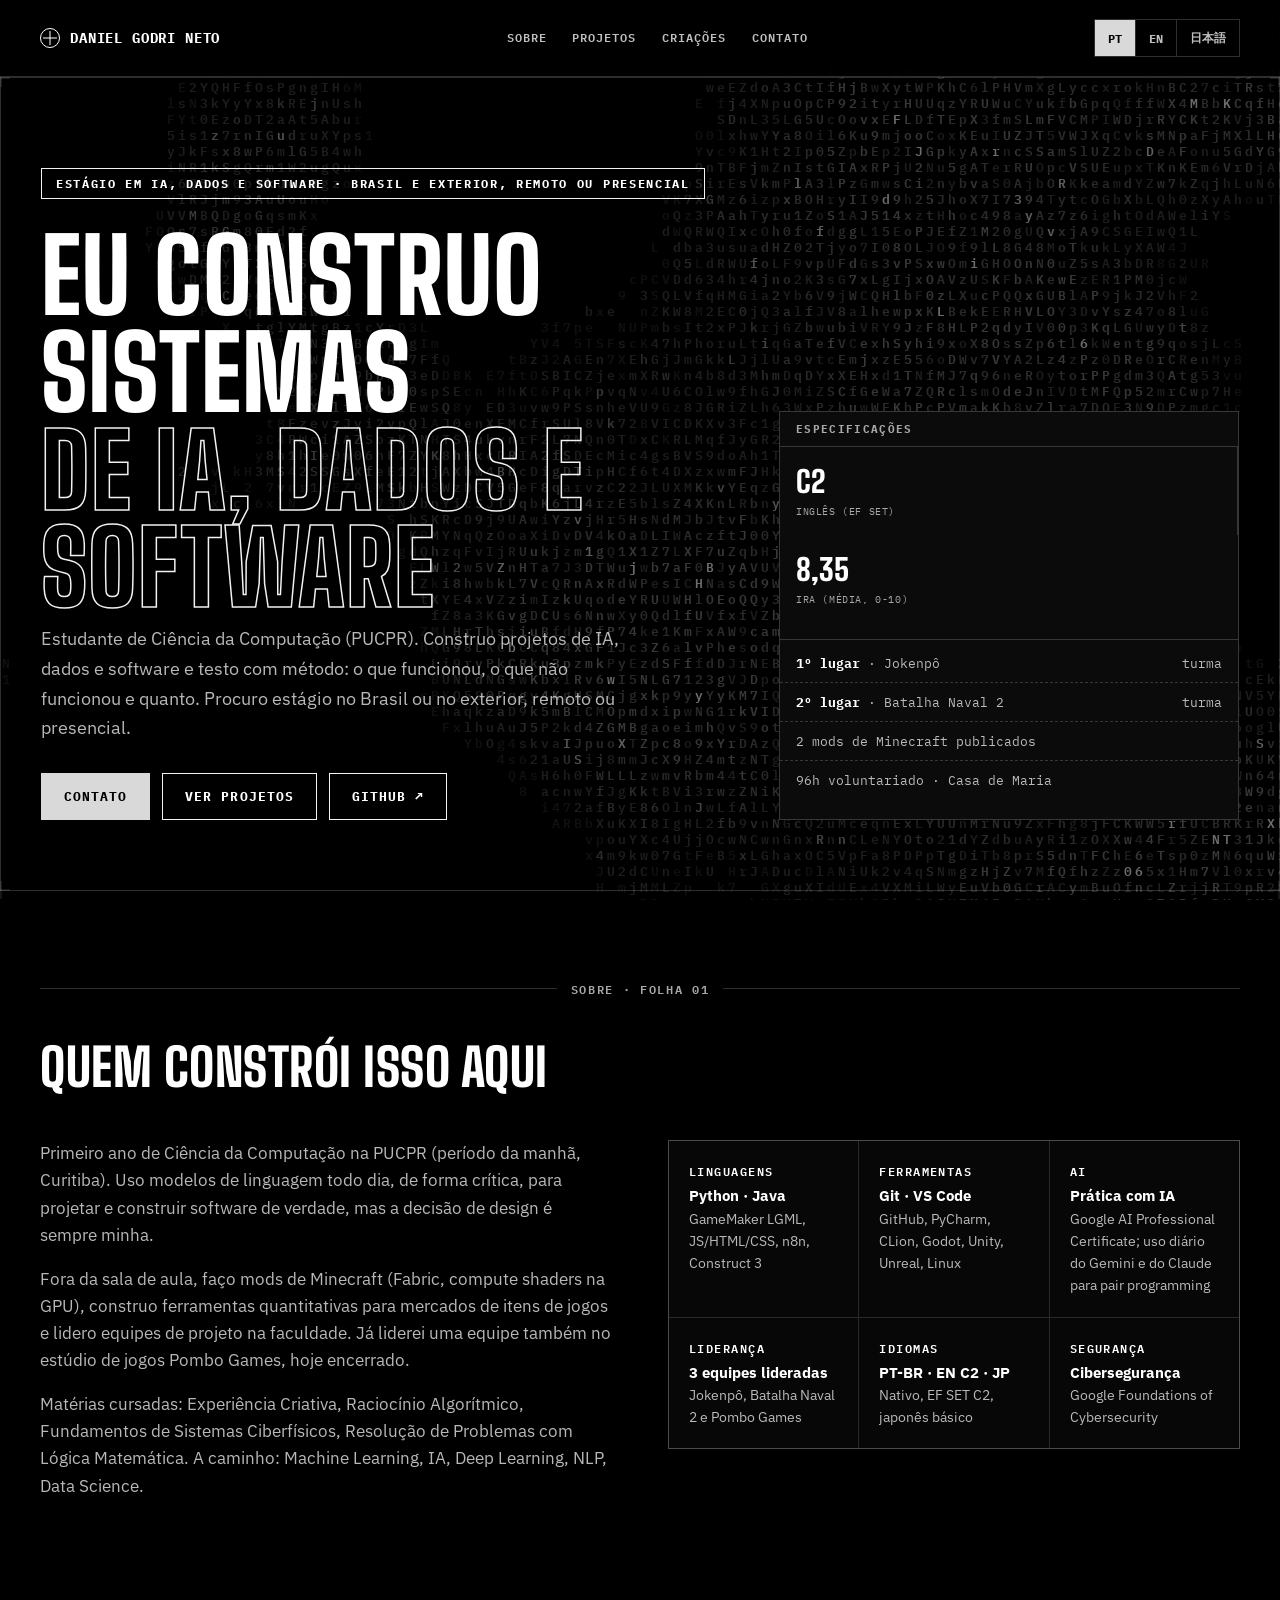
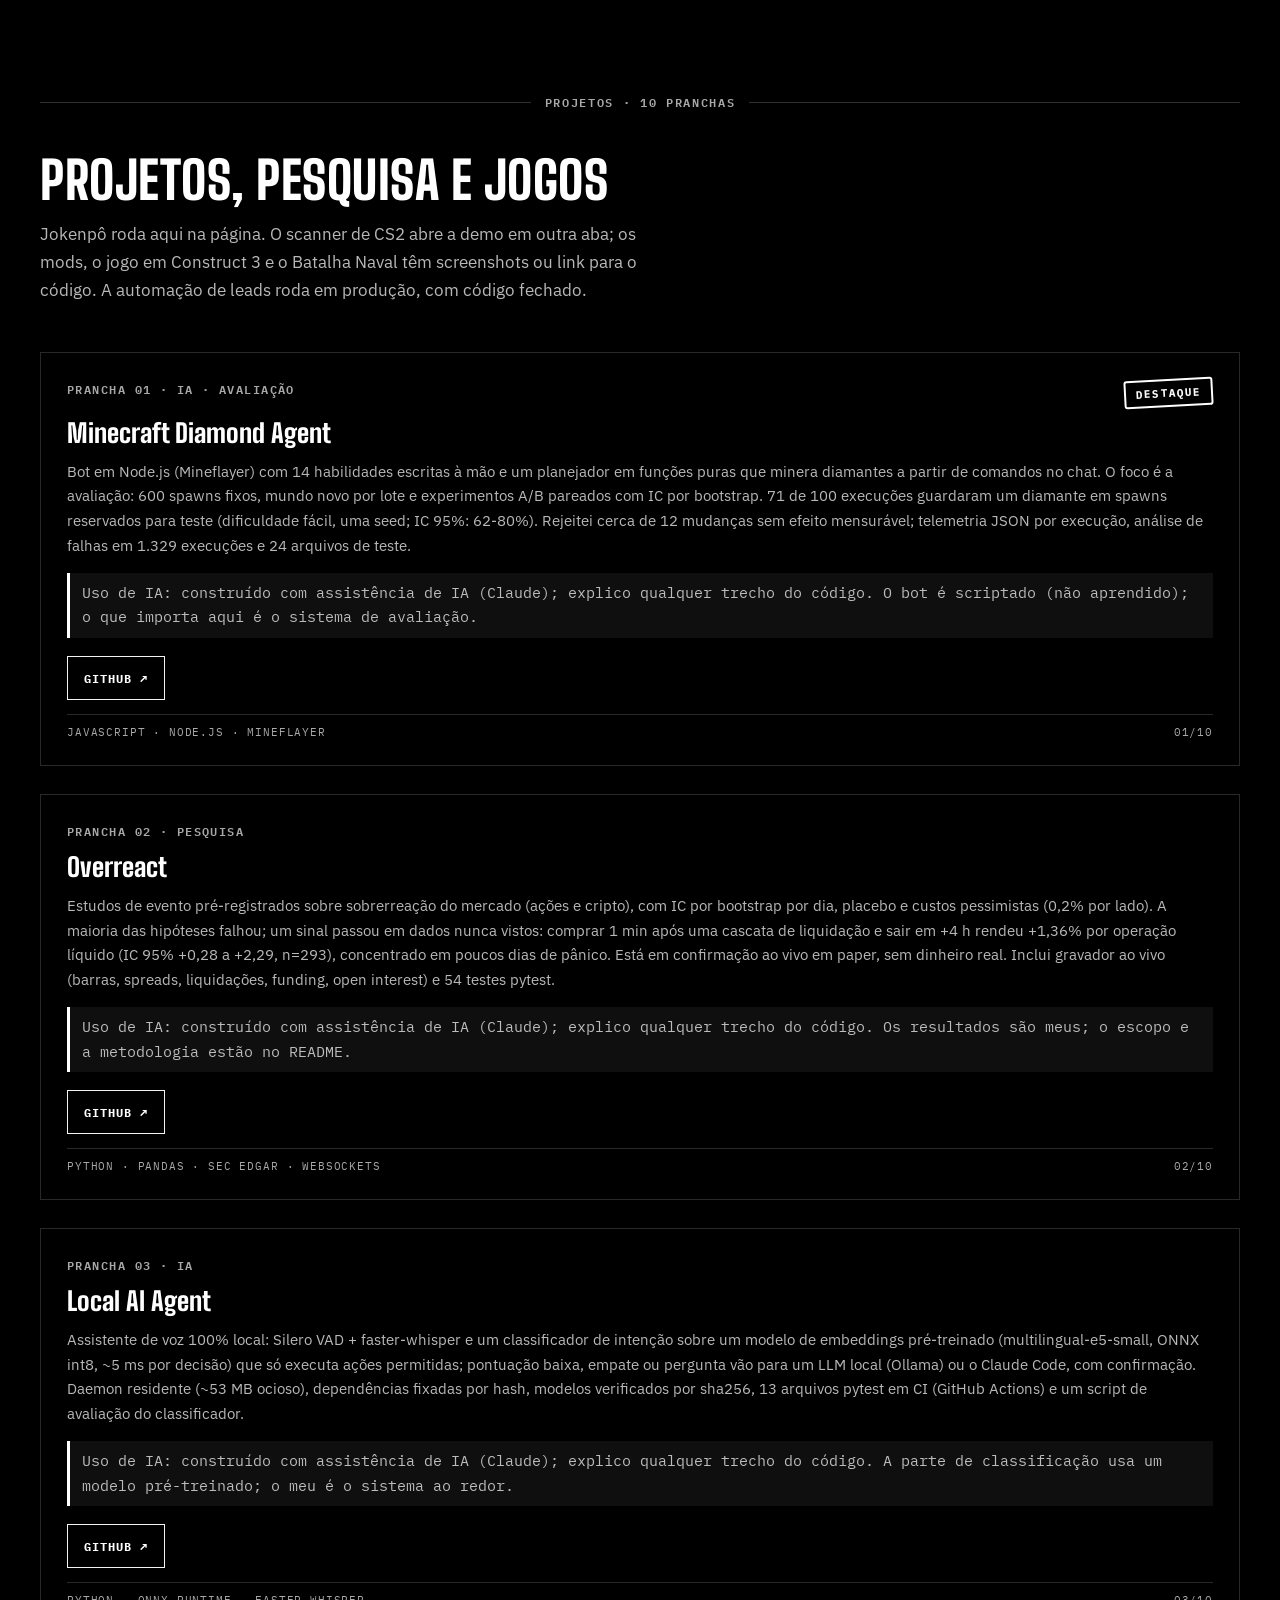
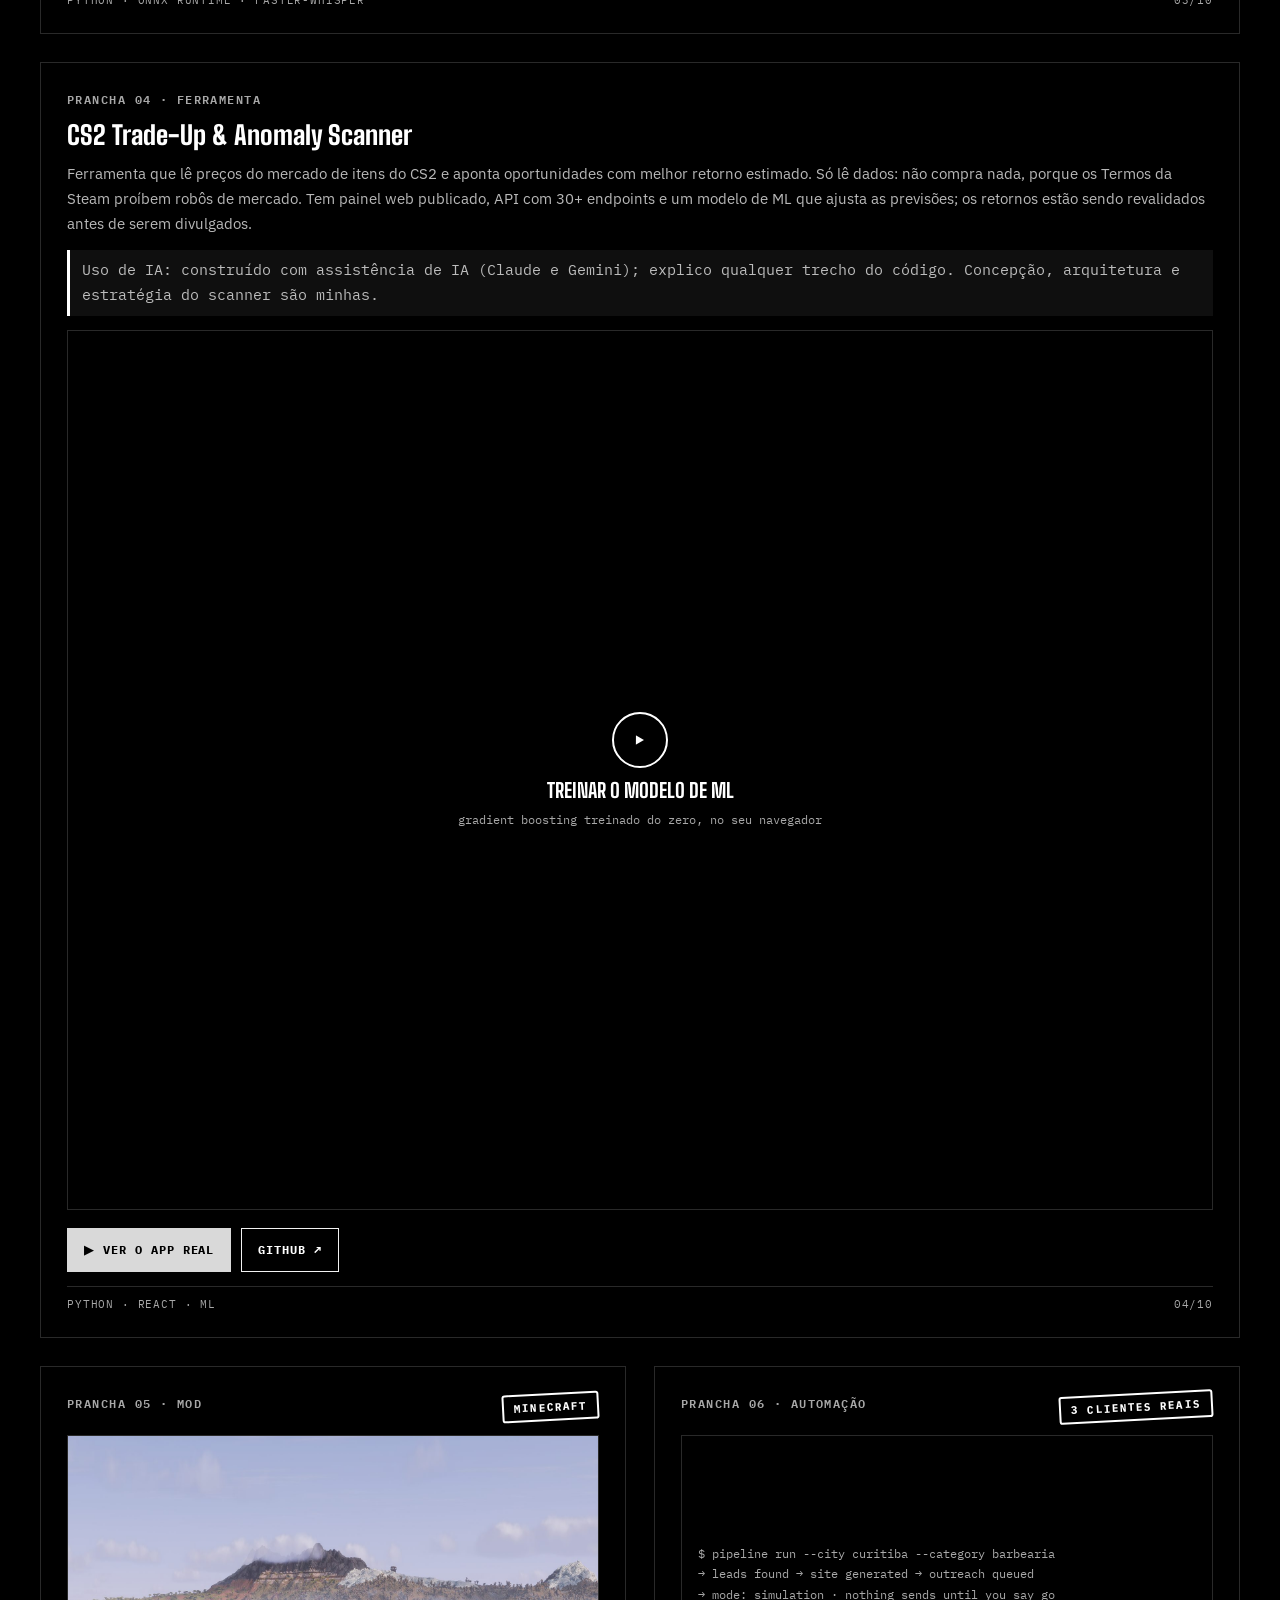
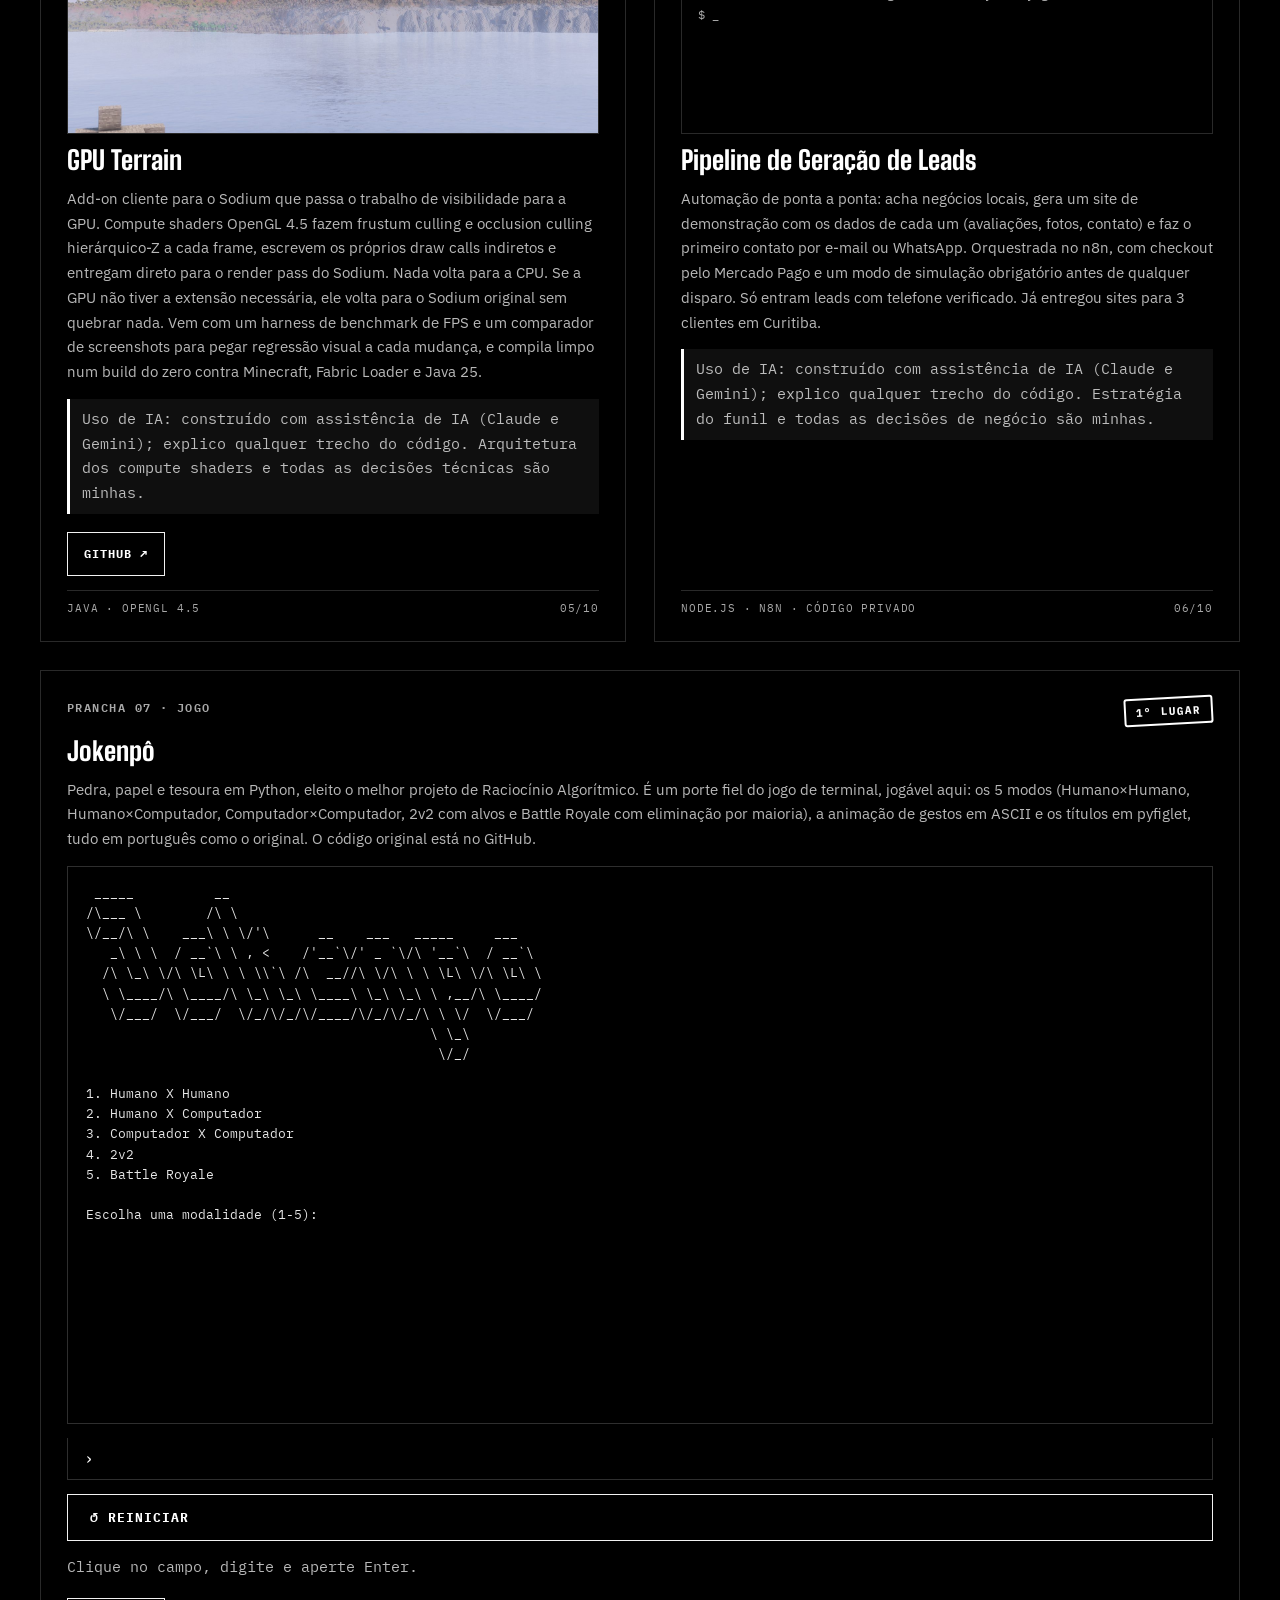
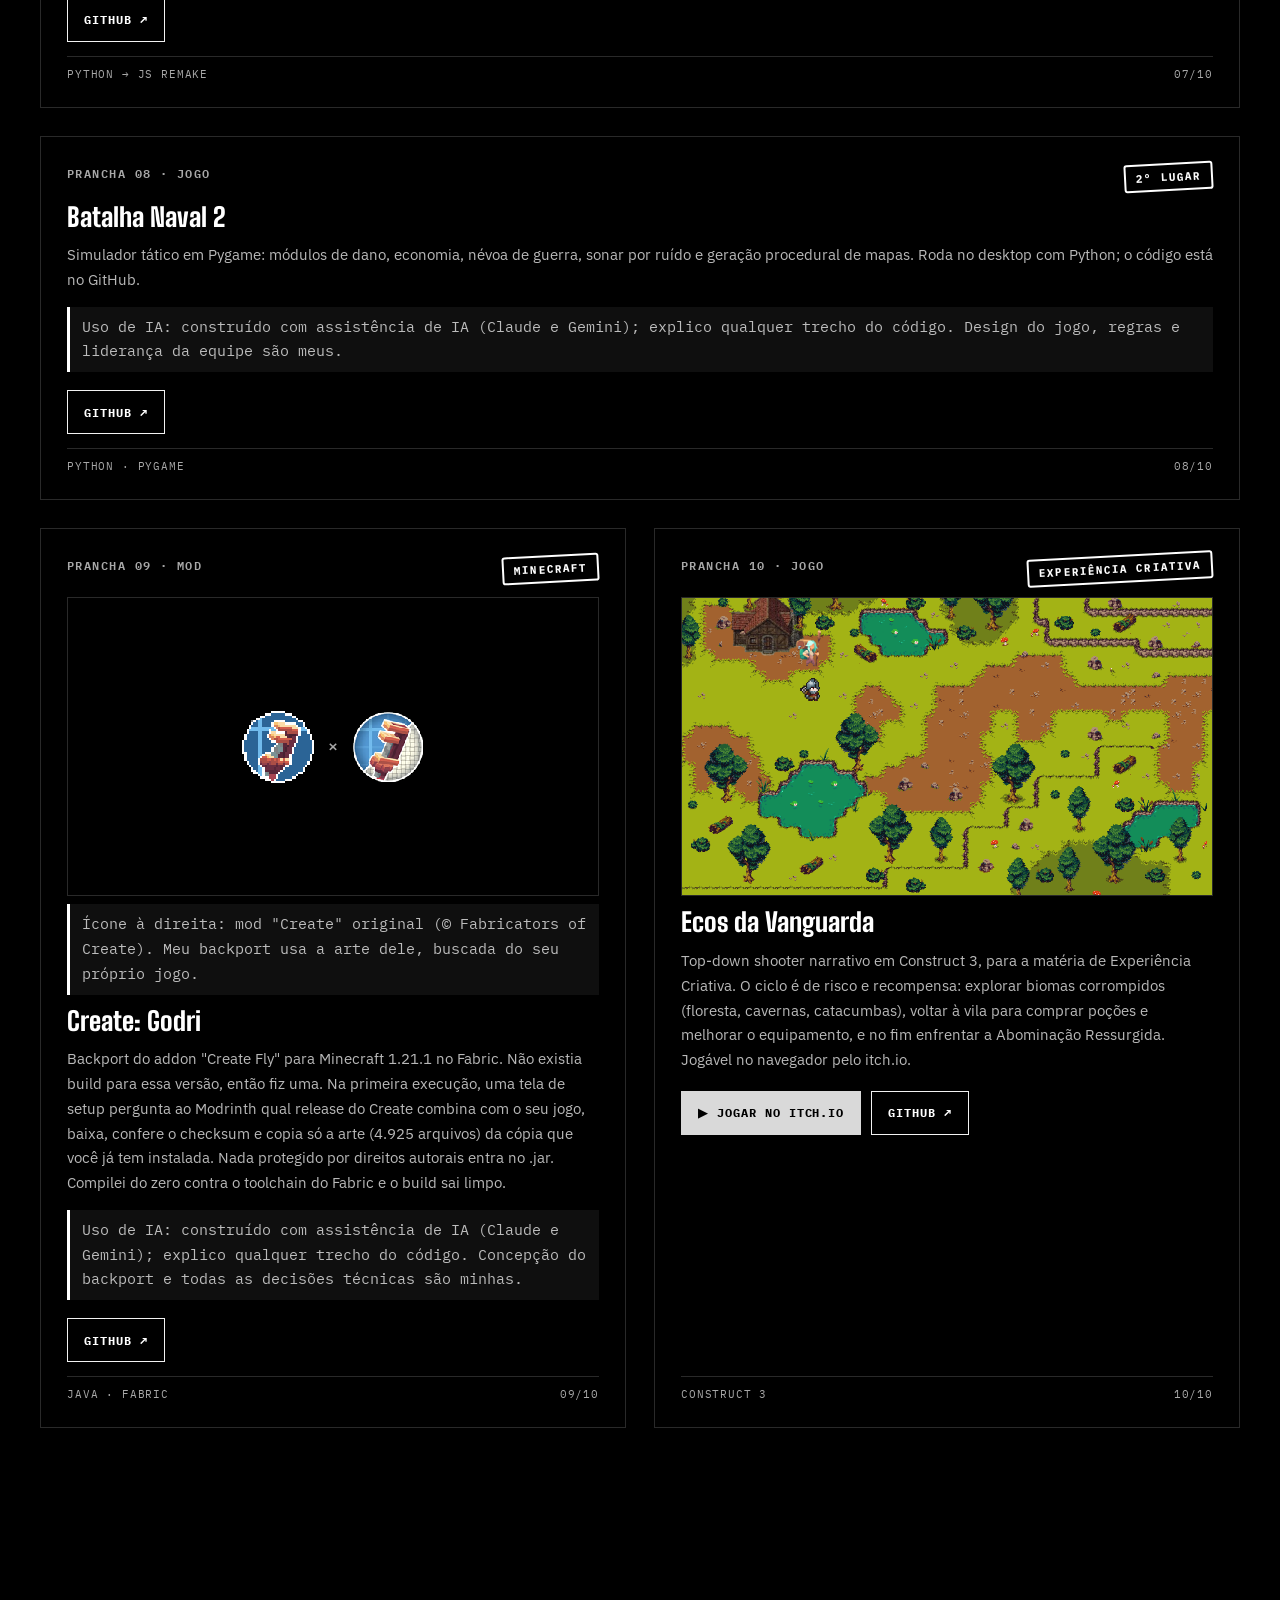
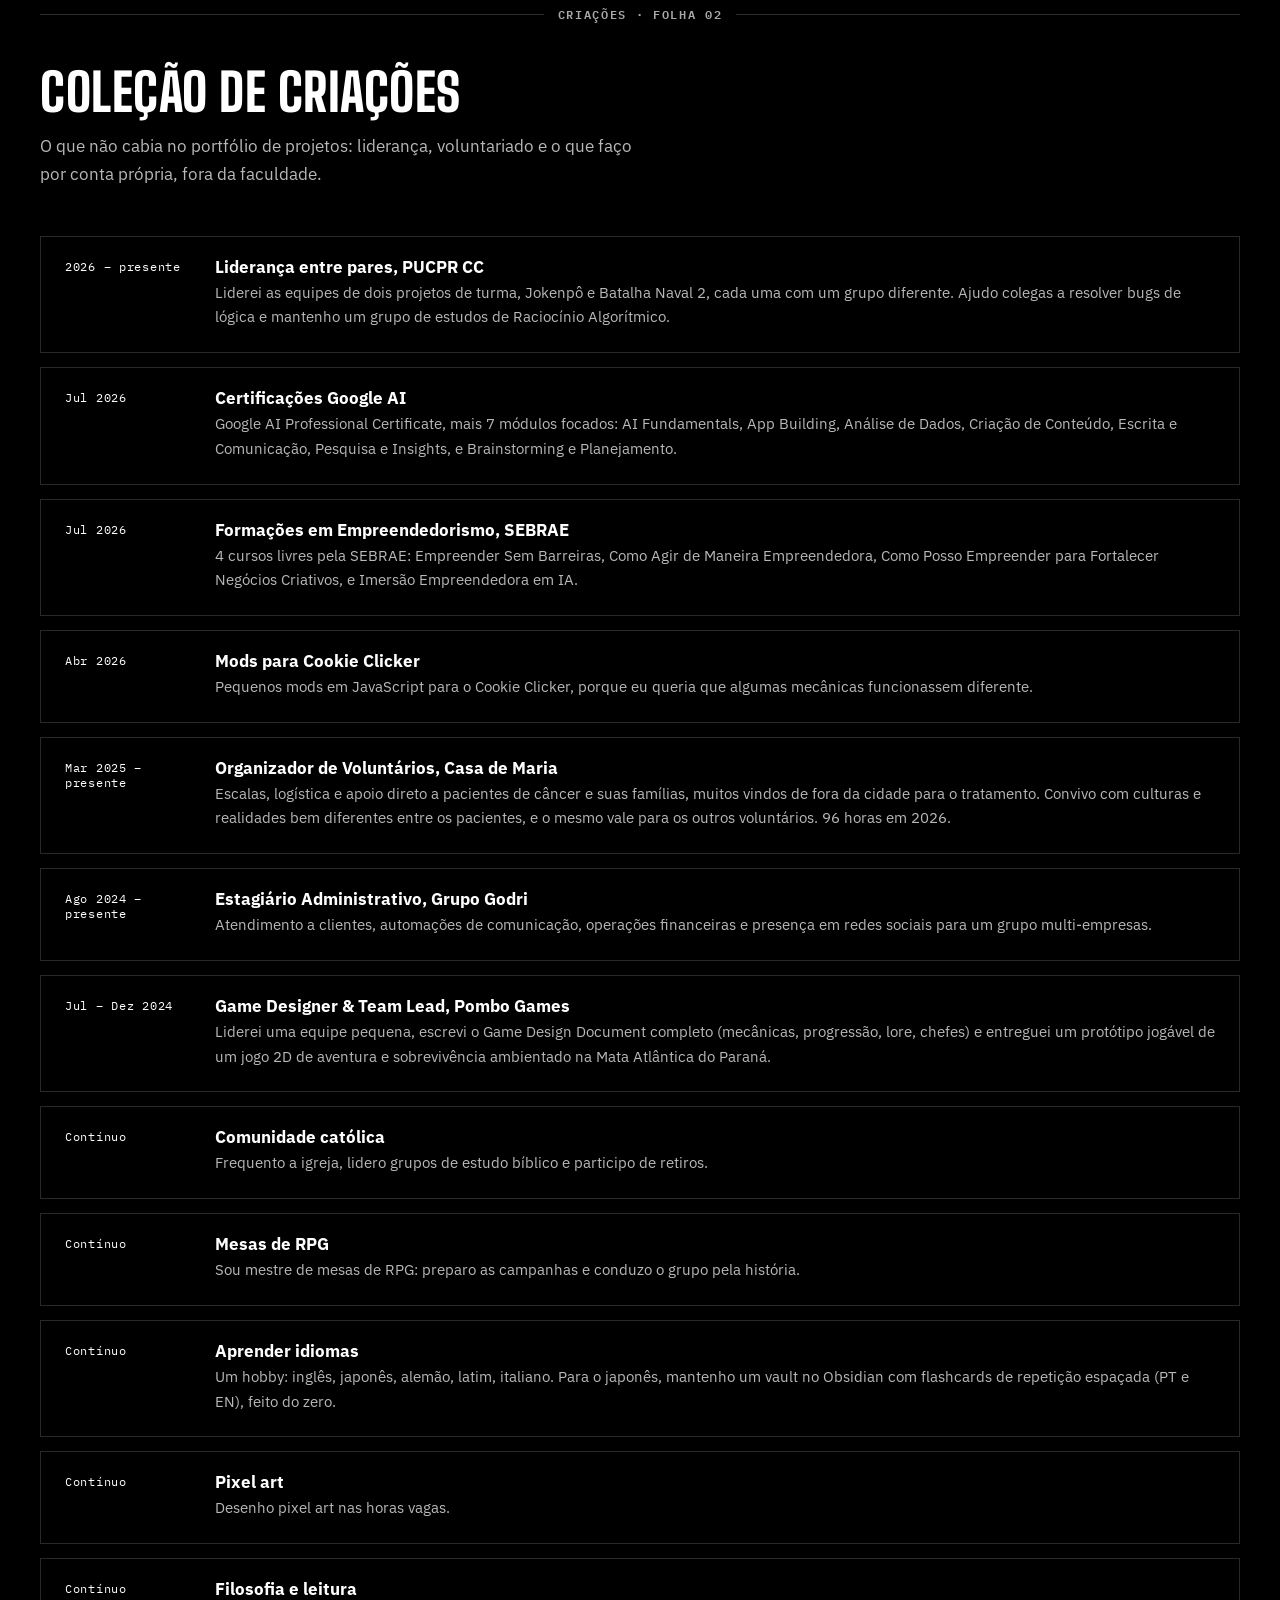
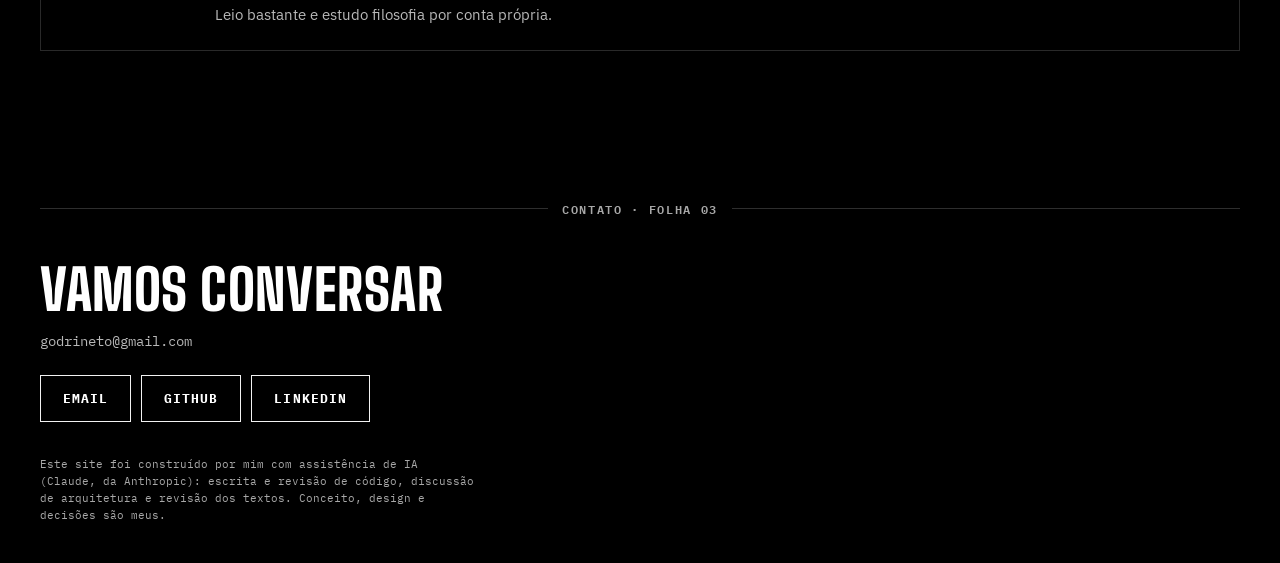
==== index.html @ 474d0cd6 "feat(portfolio): OG image, hero decode, press feedback, skip link, remove emoji icons" ====
<!DOCTYPE html>
<html lang="pt">
<head>
<meta charset="UTF-8">
<meta name="viewport" content="width=device-width, initial-scale=1">
<title>Daniel Godri Neto · Portfolio</title>
<meta name="description" content="Daniel Godri Neto · Ciência da Computação (PUCPR). Projetos de IA, dados e software; procura estágio no Brasil ou no exterior.">
<link rel="preconnect" href="https://fonts.googleapis.com">
<link rel="preconnect" href="https://fonts.gstatic.com" crossorigin>
<meta property="og:type" content="website">
<meta property="og:title" content="Daniel Godri Neto · IA, dados e software">
<meta property="og:description" content="Estudante de Ciência da Computação (PUCPR). Projetos de IA, dados e software, testados com método.">
<meta property="og:image" content="assets/img/og.png">
<meta name="twitter:card" content="summary_large_image">
<link rel="icon" href="assets/img/create-godri-icon.png">
<link rel="stylesheet" href="assets/css/style.css?v=21">
</head>
<body>
<a class="skip-link" href="#projects"><span data-lang="pt">Ir para os projetos</span><span data-lang="en">Skip to projects</span><span data-lang="jp">プロジェクトへ</span></a>
<canvas class="ascii-bg" aria-hidden="true"></canvas>

<nav class="nav">
  <div class="container nav__bar">
    <a class="nav__brand" href="#top"><span class="mark" aria-hidden="true"></span> Daniel Godri Neto</a>
    <div class="nav__links" id="nav-links">
      <a href="#about"><span data-lang="pt">Sobre</span><span data-lang="en">About</span><span data-lang="jp">自己紹介</span></a>
      <a href="#projects"><span data-lang="pt">Projetos</span><span data-lang="en">Projects</span><span data-lang="jp">プロジェクト</span></a>
      <a href="#creations"><span data-lang="pt">Criações</span><span data-lang="en">Creations</span><span data-lang="jp">その他の活動</span></a>
      <a href="#contact"><span data-lang="pt">Contato</span><span data-lang="en">Contact</span><span data-lang="jp">連絡先</span></a>
    </div>
    <div class="nav__right">
      <div class="lang-toggle">
        <button type="button" data-set-lang="pt">PT</button>
        <button type="button" data-set-lang="en">EN</button>
        <button type="button" data-set-lang="jp">日本語</button>
      </div>
      <button type="button" class="nav__toggle" data-nav-toggle aria-label="Menu" aria-expanded="false" aria-controls="nav-links">☰</button>
    </div>
  </div>
</nav>

<header class="hero plate--blue" id="top">
  <div class="container hero__frame frame">
    <span class="cross cross--tl"></span><span class="cross cross--tr"></span>
    <span class="cross cross--bl"></span><span class="cross cross--br"></span>
    <div class="hero__inner">
      <div class="reveal">
        <span class="eyebrow"><span data-lang="pt">Estágio em IA, dados e software · Brasil e exterior, remoto ou presencial</span><span data-lang="en">AI, data and software internships · Brazil and abroad, remote or on-site</span><span data-lang="jp">AI・データ・ソフトウェアのインターンを探しています</span></span>
        <h1>
          <span data-lang="pt">Eu construo sistemas<br><span class="outline">de IA, dados e software</span></span>
          <span data-lang="en">I build systems<br><span class="outline">in AI, data and software</span></span>
          <span data-lang="jp">僕はシステムを作る<br><span class="outline">AI、データ、ソフトウェア</span></span>
        </h1>
        <p class="lead">
          <span data-lang="pt">Estudante de Ciência da Computação (PUCPR). Construo projetos de IA, dados e software e testo com método: o que funcionou, o que não funcionou e quanto. Procuro estágio no Brasil ou no exterior, remoto ou presencial.</span>
          <span data-lang="en">Computer Science student (PUCPR). I build AI, data and software projects and test them with method: what worked, what did not, and by how much. Looking for internships in Brazil or abroad, remote or on-site.</span>
          <span data-lang="jp">PUCPRでコンピュータサイエンスを学ぶ学生です。AI・データ・ソフトウェアのプロジェクトを作り、何がうまくいき、何がうまくいかなかったかを方法的に検証しています。ブラジル国内外、リモートまたは現地でのインターンを探しています。</span>
        </p>
        <div class="hero__actions">
          <a class="btn btn--solid" href="#contact"><span data-lang="pt">Contato</span><span data-lang="en">Contact</span><span data-lang="jp">連絡先</span></a>
          <a class="btn" href="#projects"><span data-lang="pt">Ver projetos</span><span data-lang="en">See projects</span><span data-lang="jp">プロジェクトを見る</span></a>
          <a class="btn" href="https://github.com/DanielGodriNeto" target="_blank" rel="noopener">GitHub ↗</a>
        </div>
      </div>
      <div class="titleblock reveal">
        <div class="titleblock__head"><span data-lang="pt">Especificações</span><span data-lang="en">Specifications</span><span data-lang="jp">仕様</span></div>
        <div class="titleblock__stats">
          <div><b>C2</b><span data-lang="pt">Inglês (EF SET)</span><span data-lang="en">English (EF SET)</span><span data-lang="jp">英語 (EF SET)</span></div>
          <div><b>8,35</b><span data-lang="pt">IRA (média, 0-10)</span><span data-lang="en">GPA (0-10)</span><span data-lang="jp">GPA (0〜10)</span></div>
        </div>
        <ul class="titleblock__log">
          <li><span><b><span data-lang="pt">1º lugar</span><span data-lang="en">1st place</span><span data-lang="jp">1位</span></b> · Jokenpô</span><span><span data-lang="pt">turma</span><span data-lang="en">class</span><span data-lang="jp">授業</span></span></li>
          <li><span><b><span data-lang="pt">2º lugar</span><span data-lang="en">2nd place</span><span data-lang="jp">2位</span></b> · Batalha Naval 2</span><span><span data-lang="pt">turma</span><span data-lang="en">class</span><span data-lang="jp">授業</span></span></li>
          <li><span data-lang="pt">2 mods de Minecraft publicados</span><span data-lang="en">2 published Minecraft mods</span><span data-lang="jp">Minecraft MODを2つ公開</span></li>
          <li><span data-lang="pt">96h voluntariado · Casa de Maria</span><span data-lang="en">96h volunteering · Casa de Maria</span><span data-lang="jp">ボランティア96時間 · Casa de Maria</span></li>
        </ul>
      </div>
    </div>
  </div>
</header>

<section id="about" class="plate--paper">
  <div class="container">
    <div class="dim reveal"><span data-lang="pt">SOBRE · FOLHA 01</span><span data-lang="en">ABOUT · SHEET 01</span><span data-lang="jp">自己紹介 · シート01</span></div>
    <div class="section-head reveal">
      <h2><span data-lang="pt">Quem constrói isso aqui</span><span data-lang="en">Who's building this</span><span data-lang="jp">これを作っている人</span></h2>
    </div>
    <div class="about__inner">
      <div class="reveal">
        <p><span data-lang="pt">Primeiro ano de Ciência da Computação na PUCPR (período da manhã, Curitiba). Uso modelos de linguagem todo dia, de forma crítica, para projetar e construir software de verdade, mas a decisão de design é sempre minha.</span><span data-lang="en">First-year Computer Science student at PUCPR (morning program, Curitiba). I use language models every day, critically, to design and build real software, but the design decisions are always mine.</span><span data-lang="jp">PUCPR(クリチバ、午前クラス)でコンピュータサイエンスを専攻する1年生です。毎日、言語モデルを批判的思考をもって活用し、本物のソフトウェアを設計・開発していますが、設計の判断はいつも自分自身で行っています。</span></p>
        <p><span data-lang="pt">Fora da sala de aula, faço mods de Minecraft (Fabric, compute shaders na GPU), construo ferramentas quantitativas para mercados de itens de jogos e lidero equipes de projeto na faculdade. Já liderei uma equipe também no estúdio de jogos Pombo Games, hoje encerrado.</span><span data-lang="en">Outside class, I mod Minecraft (Fabric, GPU compute shaders), build quantitative tools for in-game item markets, and lead project teams at PUCPR. I also led one at the game studio Pombo Games, now closed.</span><span data-lang="jp">授業外では、MinecraftのMOD制作(Fabric、GPUコンピュートシェーダー)や、ゲーム内アイテム市場向けの定量分析ツールの開発をしています。大学の授業ではプロジェクトチームのリーダーも務めています。ゲームスタジオPombo Games(現在は閉鎖)でもチームを率いていました。</span></p>
        <p><span data-lang="pt">Matérias cursadas: Experiência Criativa, Raciocínio Algorítmico, Fundamentos de Sistemas Ciberfísicos, Resolução de Problemas com Lógica Matemática. A caminho: Machine Learning, IA, Deep Learning, NLP, Data Science.</span><span data-lang="en">Coursework so far: Creative Experience, Algorithmic Reasoning, Foundations of Cyber-Physical Systems, Problem-Solving with Mathematical Logic. Upcoming: Machine Learning, AI, Deep Learning, NLP, Data Science.</span><span data-lang="jp">これまでの履修科目: クリエイティブ・エクスペリエンス、アルゴリズム的思考、サイバーフィジカルシステム基礎、数理論理による問題解決。今後の予定: 機械学習、人工知能、深層学習、自然言語処理、データサイエンス。</span></p>
      </div>
      <div class="spec-grid reveal">
        <div class="spec-card">
          <span class="label"><span data-lang="pt">Linguagens</span><span data-lang="en">Languages</span><span data-lang="jp">言語</span></span>
          <h4>Python · Java</h4>
          <p>GameMaker LGML, JS/HTML/CSS, n8n, Construct 3</p>
        </div>
        <div class="spec-card">
          <span class="label"><span data-lang="pt">Ferramentas</span><span data-lang="en">Tools</span><span data-lang="jp">ツール</span></span>
          <h4>Git · VS Code</h4>
          <p>GitHub, PyCharm, CLion, Godot, Unity, Unreal, Linux</p>
        </div>
        <div class="spec-card">
          <span class="label">AI</span>
          <h4><span data-lang="pt">Prática com IA</span><span data-lang="en">AI practice</span><span data-lang="jp">AI実践</span></h4>
          <p><span data-lang="pt">Google AI Professional Certificate; uso diário do Gemini e do Claude para pair programming</span><span data-lang="en">Google AI Professional Certificate; daily use of Gemini and Claude for pair programming</span><span data-lang="jp">Google AI Professional Certificate取得。GeminiとClaudeを日常的にペアプログラミングで活用</span></p>
        </div>
        <div class="spec-card">
          <span class="label"><span data-lang="pt">Liderança</span><span data-lang="en">Leadership</span><span data-lang="jp">リーダーシップ</span></span>
          <h4><span data-lang="pt">3 equipes lideradas</span><span data-lang="en">3 teams led</span><span data-lang="jp">3チームをリード</span></h4>
          <p><span data-lang="pt">Jokenpô, Batalha Naval 2 e Pombo Games</span><span data-lang="en">Jokenpô, Batalha Naval 2, and Pombo Games</span><span data-lang="jp">Jokenpô、Batalha Naval 2、Pombo Games</span></p>
        </div>
        <div class="spec-card">
          <span class="label"><span data-lang="pt">Idiomas</span><span data-lang="en">Spoken</span><span data-lang="jp">話せる言語</span></span>
          <h4>PT-BR · EN C2 · JP</h4>
          <p><span data-lang="pt">Nativo, EF SET C2, japonês básico</span><span data-lang="en">Native, EF SET C2, basic Japanese</span><span data-lang="jp">ポルトガル語ネイティブ、EF SET C2、日本語基礎レベル</span></p>
        </div>
        <div class="spec-card">
          <span class="label"><span data-lang="pt">Segurança</span><span data-lang="en">Security</span><span data-lang="jp">セキュリティ</span></span>
          <h4><span data-lang="pt">Cibersegurança</span><span data-lang="en">Cybersecurity</span><span data-lang="jp">サイバーセキュリティ</span></h4>
          <p>Google Foundations of Cybersecurity</p>
        </div>
      </div>
    </div>
  </div>
</section>

<section id="projects" class="plate--paper">
  <div class="container">
    <div class="dim reveal"><span data-lang="pt">PROJETOS · 10 PRANCHAS</span><span data-lang="en">PROJECTS · 10 PLATES</span><span data-lang="jp">プロジェクト · 全10枚</span></div>
    <div class="section-head reveal">
      <h2><span data-lang="pt">Projetos, pesquisa e jogos</span><span data-lang="en">Projects, research and games</span><span data-lang="jp">プロジェクト、研究、ゲーム</span></h2>
      <p><span data-lang="pt">Jokenpô roda aqui na página. O scanner de CS2 abre a demo em outra aba; os mods, o jogo em Construct 3 e o Batalha Naval têm screenshots ou link para o código. A automação de leads roda em produção, com código fechado.</span><span data-lang="en">Jokenpô runs here on the page. The CS2 scanner opens its demo in a new tab; the Minecraft mods, the Construct 3 game, and Batalha Naval have screenshots or a link to the code. The lead automation runs in production, with a private codebase.</span><span data-lang="jp">じゃんけんはこのページ内で動きます。CS2スキャナーは別タブでデモを開き、MinecraftのMOD、Construct 3のゲーム、バトルシップはスクリーンショットやコードへのリンクを掲載しています。リード獲得の自動化は本番稼働中で、コードは非公開です。</span></p>
    </div>

    <div class="project-grid">

      <!-- Plate 10 -->
      <article class="plate plate--span2 reveal">
        <div class="plate__top">
          <span class="label"><span data-lang="pt">PRANCHA 01</span><span data-lang="en">PLATE 01</span><span data-lang="jp">プレート01</span> · <span data-lang="pt">IA · AVALIAÇÃO</span><span data-lang="en">AI · EVALUATION</span><span data-lang="jp">AI・評価</span></span>
          <span class="stamp-badge"><span data-lang="pt">Destaque</span><span data-lang="en">Flagship</span><span data-lang="jp">注目</span></span>
        </div>
        <h3>Minecraft Diamond Agent</h3>
        <p><span data-lang="pt">Bot em Node.js (Mineflayer) com 14 habilidades escritas à mão e um planejador em funções puras que minera diamantes a partir de comandos no chat. O foco é a avaliação: 600 spawns fixos, mundo novo por lote e experimentos A/B pareados com IC por bootstrap. 71 de 100 execuções guardaram um diamante em spawns reservados para teste (dificuldade fácil, uma seed; IC 95%: 62-80%). Rejeitei cerca de 12 mudanças sem efeito mensurável; telemetria JSON por execução, análise de falhas em 1.329 execuções e 24 arquivos de teste.</span><span data-lang="en">A Node.js (Mineflayer) bot with 14 hand-coded skills and a pure-function planner that mines diamonds from chat commands. The focus is evaluation: 600 fixed spawns, a fresh world per batch and paired A/B experiments with bootstrap CIs. 71 of 100 runs banked a diamond on held-out spawns (easy difficulty, one seed; 95% CI 62-80%). I rejected about a dozen changes with no measurable effect; per-run JSON telemetry, failure analysis over 1,329 runs and 24 test files.</span><span data-lang="jp">Node.js(Mineflayer)製のボット。手書きの14スキルと純粋関数のプランナーで、チャットのコマンドからダイヤモンドを採掘します。重点は評価です: 固定スポーン600個、バッチごとに新しいワールド、ブートストラップ信頼区間付きの対応ありA/B実験。テスト用に確保したスポーンで100回中71回ダイヤモンドを確保(難易度イージー、シード1つ、95%信頼区間 62〜80%)。効果が測れない変更を約12個却下。実行ごとのJSONテレメトリ、1,329回の失敗分析、24個のテストファイル。</span></p>
        <p class="plate__note"><span data-lang="pt">Uso de IA: construído com assistência de IA (Claude); explico qualquer trecho do código. O bot é scriptado (não aprendido); o que importa aqui é o sistema de avaliação.</span><span data-lang="en">AI use: built with AI coding assistance (Claude); I can walk through any of the code. The bot is scripted (not learned); the evaluation system is the point.</span><span data-lang="jp">AI利用: AIコーディング支援(Claude)を使って作成。コードはどこでも説明できます。ボットはスクリプト型(学習型ではない)です。重要なのは評価システムです。</span></p>
        <div class="plate__actions">
          <a class="btn" href="https://github.com/DanielGodriNeto/minecraft-agent" target="_blank" rel="noopener">GitHub ↗</a>
        </div>
        <div class="plate__foot"><span>JavaScript · Node.js · Mineflayer</span><span>01/10</span></div>
      </article>

      <!-- Plate 08 -->
      <article class="plate plate--span2 reveal">
        <div class="plate__top">
          <span class="label"><span data-lang="pt">PRANCHA 02</span><span data-lang="en">PLATE 02</span><span data-lang="jp">プレート02</span> · <span data-lang="pt">PESQUISA</span><span data-lang="en">RESEARCH</span><span data-lang="jp">研究</span></span>
        </div>
        <h3>Overreact</h3>
        <p><span data-lang="pt">Estudos de evento pré-registrados sobre sobrerreação do mercado (ações e cripto), com IC por bootstrap por dia, placebo e custos pessimistas (0,2% por lado). A maioria das hipóteses falhou; um sinal passou em dados nunca vistos: comprar 1 min após uma cascata de liquidação e sair em +4 h rendeu +1,36% por operação líquido (IC 95% +0,28 a +2,29, n=293), concentrado em poucos dias de pânico. Está em confirmação ao vivo em paper, sem dinheiro real. Inclui gravador ao vivo (barras, spreads, liquidações, funding, open interest) e 54 testes pytest.</span><span data-lang="en">Pre-registered event studies on market overreaction (stocks and crypto), with day-block bootstrap CIs, placebo baselines and pessimistic costs (0.2% per side). Most hypotheses failed; one signal passed on unseen data: buying 1 min after a liquidation cascade and exiting at +4 h made +1.36% per trade net (95% CI +0.28 to +2.29, n=293), concentrated in a few panic days. It is in live paper confirmation, with no real money. Includes a live recorder (bars, spreads, liquidations, funding, open interest) and 54 pytest tests.</span><span data-lang="jp">市場の過剰反応(株式と暗号資産)に関する事前登録型のイベントスタディ。日単位ブロックのブートストラップ信頼区間、プラセボ、保守的なコスト(片道0.2%)を使用。多くの仮説は失敗しましたが、1つのシグナルが未使用データで通過しました: 清算の連鎖の1分後に買い、4時間後に売ると、コスト控除後で1取引あたり+1.36%(95%信頼区間 +0.28〜+2.29、n=293)。ごく少数のパニック日に集中しています。現在はペーパーでライブ検証中で、実資金は使っていません。</span></p>
        <p class="plate__note"><span data-lang="pt">Uso de IA: construído com assistência de IA (Claude); explico qualquer trecho do código. Os resultados são meus; o escopo e a metodologia estão no README.</span><span data-lang="en">AI use: built with AI coding assistance (Claude); I can walk through any of the code. The results are mine; scope and method are in the README.</span><span data-lang="jp">AI利用: AIコーディング支援(Claude)を使って作成。コードはどこでも説明できます。結果は自分のものです。範囲と手法はREADMEにあります。</span></p>
        <div class="plate__actions">
          <a class="btn" href="https://github.com/DanielGodriNeto/overreact" target="_blank" rel="noopener">GitHub ↗</a>
        </div>
        <div class="plate__foot"><span>Python · pandas · SEC EDGAR · WebSockets</span><span>02/10</span></div>
      </article>

      <!-- Plate 09 -->
      <article class="plate plate--span2 reveal">
        <div class="plate__top">
          <span class="label"><span data-lang="pt">PRANCHA 03</span><span data-lang="en">PLATE 03</span><span data-lang="jp">プレート03</span> · <span data-lang="pt">IA</span><span data-lang="en">AI</span><span data-lang="jp">AI</span></span>
        </div>
        <h3>Local AI Agent</h3>
        <p><span data-lang="pt">Assistente de voz 100% local: Silero VAD + faster-whisper e um classificador de intenção sobre um modelo de embeddings pré-treinado (multilingual-e5-small, ONNX int8, ~5 ms por decisão) que só executa ações permitidas; pontuação baixa, empate ou pergunta vão para um LLM local (Ollama) ou o Claude Code, com confirmação. Daemon residente (~53 MB ocioso), dependências fixadas por hash, modelos verificados por sha256, 13 arquivos pytest em CI (GitHub Actions) e um script de avaliação do classificador.</span><span data-lang="en">A fully local voice assistant: Silero VAD + faster-whisper, plus an intent classifier on a pre-trained embedding model (multilingual-e5-small, int8 ONNX, ~5 ms per decision) that only runs allowlisted actions; low scores, ties and questions go to a local LLM (Ollama) or Claude Code, with confirmation. A resident daemon (~53 MB idle), hash-pinned dependencies, sha256-verified models, 13 pytest files in CI (GitHub Actions) and a classifier evaluation script.</span><span data-lang="jp">完全ローカルの音声アシスタント。Silero VAD + faster-whisper と、事前学習済みの埋め込みモデル(multilingual-e5-small、int8 ONNX、1回の判定に約5 ms)による意図分類器を使い、許可された操作だけを実行します。スコアが低い場合や質問はローカルLLM(Ollama)またはClaude Codeに回し、確認を取ります。常駐デーモン(待機時約53 MB)、ハッシュ固定の依存関係、sha256検証済みモデル、CI(GitHub Actions)上の13個のpytestファイル、分類器の評価スクリプトを備えています。</span></p>
        <p class="plate__note"><span data-lang="pt">Uso de IA: construído com assistência de IA (Claude); explico qualquer trecho do código. A parte de classificação usa um modelo pré-treinado; o meu é o sistema ao redor.</span><span data-lang="en">AI use: built with AI coding assistance (Claude); I can walk through any of the code. Intent classification uses a pre-trained model; the surrounding system is mine.</span><span data-lang="jp">AI利用: AIコーディング支援(Claude)を使って作成。コードはどこでも説明できます。意図分類は事前学習済みモデルを使用。周辺のシステムは自分で作りました。</span></p>
        <div class="plate__actions">
          <a class="btn" href="https://github.com/DanielGodriNeto/local-ai-agent" target="_blank" rel="noopener">GitHub ↗</a>
        </div>
        <div class="plate__foot"><span>Python · ONNX Runtime · faster-whisper</span><span>03/10</span></div>
      </article>

      <!-- Plate 01 · CS2 Scanner -->
      <article class="plate plate--span2 reveal" id="cs2">
        <div class="plate__top">
          <span class="label"><span data-lang="pt">PRANCHA 04</span><span data-lang="en">PLATE 04</span><span data-lang="jp">プレート04</span> · <span data-lang="pt">FERRAMENTA</span><span data-lang="en">TOOL</span><span data-lang="jp">ツール</span></span>
          
        </div>
        <h3>CS2 Trade-Up &amp; Anomaly Scanner</h3>
        <p><span data-lang="pt">Ferramenta que lê preços do mercado de itens do CS2 e aponta oportunidades com melhor retorno estimado. Só lê dados: não compra nada, porque os Termos da Steam proíbem robôs de mercado. Tem painel web publicado, API com 30+ endpoints e um modelo de ML que ajusta as previsões; os retornos estão sendo revalidados antes de serem divulgados.</span><span data-lang="en">A tool that reads prices from the CS2 in-game item market and flags opportunities with a better estimated return. It is read-only: it buys nothing, because the Steam terms prohibit market bots. It has a published web dashboard, a 30+ endpoint API and an ML model that adjusts predictions; returns are being re-validated before being reported.</span><span data-lang="jp">CS2のゲーム内アイテム市場の価格を読み取り、推定リターンの高い機会を提示するツールです。読み取り専用で、購入は一切しません(Steamの規約がボットを禁止しているため)。公開済みのWebダッシュボード、30以上のエンドポイントを持つAPI、予測を調整するMLモデルを備え、リターンは公開前に再検証中です。</span></p>
        <p class="plate__note"><span data-lang="pt">Uso de IA: construído com assistência de IA (Claude e Gemini); explico qualquer trecho do código. Concepção, arquitetura e estratégia do scanner são minhas.</span><span data-lang="en">AI use: built with AI coding assistance (Claude and Gemini); I can walk through any of the code. The scanner's concept, architecture, and strategy are mine.</span><span data-lang="jp">AI利用: AIコーディング支援(ClaudeとGemini)を使って作成。コードはどこでも説明できます。スキャナーの構想、設計、戦略は自分自身によるものです。</span></p>

        <div class="play-frame play-frame--tall" data-lazy-game data-game-src="tools/ml-sandbox/index.html" data-game-title="ML Training Sandbox">
          <button type="button" class="play-frame__trigger">
            <span class="play-frame__icon">▶</span>
            <span><span data-lang="pt">Treinar o modelo de ML</span><span data-lang="en">Train the ML model</span><span data-lang="jp">MLモデルを訓練する</span></span>
            <span class="play-frame__note"><span data-lang="pt">gradient boosting treinado do zero, no seu navegador</span><span data-lang="en">gradient boosting trained from zero, in your browser</span><span data-lang="jp">勾配ブースティングをゼロから訓練、ブラウザ内で実行</span></span>
          </button>
        </div>

        <div class="plate__actions">
          <a class="btn btn--solid" href="https://cs2-trade-calculator.onrender.com" target="_blank" rel="noopener">▶ <span data-lang="pt">Ver o app real</span><span data-lang="en">See the actual app</span><span data-lang="jp">実際のアプリを見る</span></a>
          <a class="btn" href="https://github.com/DanielGodriNeto/cs2-trade-calculator" target="_blank" rel="noopener">GitHub ↗</a>
        </div>
        <div class="plate__foot"><span>Python · React · ML</span><span>04/10</span></div>
      </article>

      <!-- Plate 04 · GPU Terrain / Godri-Culling -->
      <article class="plate reveal">
        <div class="plate__top">
          <span class="label"><span data-lang="pt">PRANCHA 05</span><span data-lang="en">PLATE 05</span><span data-lang="jp">プレート05</span> · MOD</span>
          <span class="stamp-badge">Minecraft</span>
        </div>
        <div class="plate__media">
          <img src="assets/img/gpu-terrain.jpg" alt="Minecraft terrain rendered with the GPU Terrain add-on, long draw distance across water to distant mountains" loading="lazy">
        </div>
        <h3>GPU Terrain</h3>
        <p><span data-lang="pt">Add-on cliente para o Sodium que passa o trabalho de visibilidade para a GPU. Compute shaders OpenGL 4.5 fazem frustum culling e occlusion culling hierárquico-Z a cada frame, escrevem os próprios draw calls indiretos e entregam direto para o render pass do Sodium. Nada volta para a CPU. Se a GPU não tiver a extensão necessária, ele volta para o Sodium original sem quebrar nada. Vem com um harness de benchmark de FPS e um comparador de screenshots para pegar regressão visual a cada mudança, e compila limpo num build do zero contra Minecraft, Fabric Loader e Java 25.</span><span data-lang="en">A client-side add-on for Sodium that moves visibility work onto the GPU. OpenGL 4.5 compute shaders do frustum and hierarchical-Z occlusion culling every frame, write the indirect draw calls themselves, and feed them straight into Sodium's render pass. Nothing round-trips back to the CPU. If the GPU lacks the extension it needs, it falls back to unmodified Sodium and nothing breaks. It ships an FPS benchmark harness and a screenshot-diff tool to catch visual regressions, and compiles cleanly from a fresh build against Minecraft, Fabric Loader, and Java 25.</span><span data-lang="jp">Sodium向けのクライアントサイドアドオンで、可視判定の処理をGPUに移します。OpenGL 4.5のコンピュートシェーダーがフレームごとにフラスタムカリングと階層的Zオクルージョンカリングを行い、間接描画コマンド自体を生成してSodiumのレンダーパスへ直接渡します。CPUへの往復はありません。GPUに必要な拡張機能がない場合は、未改造のSodiumに戻り、何も壊れません。FPSベンチマークとスクリーンショット差分ツールを同梱して視覚的なリグレッションを検出し、Minecraft、Fabric Loader、Java 25に対してゼロからのビルドで問題なくコンパイルできます。</span></p>
        <p class="plate__note"><span data-lang="pt">Uso de IA: construído com assistência de IA (Claude e Gemini); explico qualquer trecho do código. Arquitetura dos compute shaders e todas as decisões técnicas são minhas.</span><span data-lang="en">AI use: built with AI coding assistance (Claude and Gemini); I can walk through any of the code. The compute-shader architecture and every technical decision are mine.</span><span data-lang="jp">AI利用: AIコーディング支援(ClaudeとGemini)を使って作成。コードはどこでも説明できます。コンピュートシェーダーの設計とすべての技術的判断は自分自身によるものです。</span></p>
        <div class="plate__actions">
          <a class="btn" href="https://github.com/DanielGodriNeto/Godri-Culling" target="_blank" rel="noopener">GitHub ↗</a>
        </div>
        <div class="plate__foot"><span>Java · OpenGL 4.5</span><span>05/10</span></div>
      </article>

      <!-- Plate 06 · B2B lead pipeline -->
      <article class="plate reveal">
        <div class="plate__top">
          <span class="label"><span data-lang="pt">PRANCHA 06</span><span data-lang="en">PLATE 06</span><span data-lang="jp">プレート06</span> · <span data-lang="pt">AUTOMAÇÃO</span><span data-lang="en">AUTOMATION</span><span data-lang="jp">自動化</span></span>
          <span class="stamp-badge"><span data-lang="pt">3 clientes reais</span><span data-lang="en">3 real clients</span><span data-lang="jp">実クライアント3社</span></span>
        </div>
        <div class="plate__media">
          <pre>$ pipeline run --city curitiba --category barbearia
→ leads found → site generated → outreach queued
→ mode: simulation · nothing sends until you say go
$ _</pre>
        </div>
        <h3><span data-lang="pt">Pipeline de Geração de Leads</span><span data-lang="en">Lead-Generation Pipeline</span><span data-lang="jp">リード獲得パイプライン</span></h3>
        <p><span data-lang="pt">Automação de ponta a ponta: acha negócios locais, gera um site de demonstração com os dados de cada um (avaliações, fotos, contato) e faz o primeiro contato por e-mail ou WhatsApp. Orquestrada no n8n, com checkout pelo Mercado Pago e um modo de simulação obrigatório antes de qualquer disparo. Só entram leads com telefone verificado. Já entregou sites para 3 clientes em Curitiba.</span><span data-lang="en">An end-to-end automation: it finds local businesses, generates a demo site from each one's data (reviews, photos, contact info), and makes first contact by email or WhatsApp. Built on n8n, with Mercado Pago checkout and a mandatory simulation mode before anything sends. Only leads with a verified phone number get through. It has delivered sites to 3 clients in Curitiba so far.</span><span data-lang="jp">エンドツーエンドの自動化です。地域の店舗を見つけ、それぞれのデータ(口コミ、写真、連絡先)からデモサイトを生成し、メールかWhatsAppで最初の連絡を取ります。n8nで構築し、Mercado Pagoの決済を統合、実際に送信する前に必ずシミュレーションモードを通します。電話番号が確認できたリードだけが対象です。これまでにクリチバの3社へサイトを納品しました。</span></p>
        <p class="plate__note"><span data-lang="pt">Uso de IA: construído com assistência de IA (Claude e Gemini); explico qualquer trecho do código. Estratégia do funil e todas as decisões de negócio são minhas.</span><span data-lang="en">AI use: built with AI coding assistance (Claude and Gemini); I can walk through any of the code. The funnel strategy and every business decision are mine.</span><span data-lang="jp">AI利用: AIコーディング支援(ClaudeとGemini)を使って作成。コードはどこでも説明できます。ファネル戦略とすべての事業判断は自分自身によるものです。</span></p>
        <div class="plate__foot"><span>Node.js · n8n · <span data-lang="pt">código privado</span><span data-lang="en">private codebase</span><span data-lang="jp">非公開コード</span></span><span>06/10</span></div>
      </article>

      <!-- Plate 02 · Jokenpo playable -->
      <article class="plate plate--span2 reveal" id="jokenpo">
        <div class="plate__top">
          <span class="label"><span data-lang="pt">PRANCHA 07</span><span data-lang="en">PLATE 07</span><span data-lang="jp">プレート07</span> · <span data-lang="pt">JOGO</span><span data-lang="en">GAME</span><span data-lang="jp">ゲーム</span></span>
          <span class="stamp-badge"><span data-lang="pt">1º lugar</span><span data-lang="en">1st place</span><span data-lang="jp">1位</span></span>
        </div>
        <h3>Jokenpô</h3>
        <p><span data-lang="pt">Pedra, papel e tesoura em Python, eleito o melhor projeto de Raciocínio Algorítmico. É um porte fiel do jogo de terminal, jogável aqui: os 5 modos (Humano×Humano, Humano×Computador, Computador×Computador, 2v2 com alvos e Battle Royale com eliminação por maioria), a animação de gestos em ASCII e os títulos em pyfiglet, tudo em português como o original. O código original está no GitHub.</span><span data-lang="en">Rock-paper-scissors in Python, voted best project in Algorithmic Reasoning. A faithful port of the terminal game, playable here: all 5 modes (Human×Human, Human×Computer, Computer×Computer, 2v2 with targeting, and Battle Royale with majority-type elimination), the ASCII gesture animation, and the pyfiglet banners, all in Portuguese like the original. The original code is on GitHub.</span><span data-lang="jp">Pythonで作ったじゃんけん。「アルゴリズム的思考」の授業で最優秀プロジェクトに選ばれました。ターミナル版の忠実な移植で、ここで遊べます: 5モード全部(人対人、人対コンピュータ、コンピュータ対コンピュータ、ターゲット指定の2対2、多数決で脱落するバトルロイヤル)、ASCIIジェスチャーアニメーション、pyfigletのバナー、すべてオリジナル同様ポルトガル語です。元のコードはGitHubにあります。</span></p>
        <div class="jkp-term" data-jkp-screen role="log" tabindex="0"></div>
        <div class="jkp-inputline" data-jkp-inputline hidden>
          <input class="jkp-input" data-jkp-input type="text" autocomplete="off" autocapitalize="off" autocorrect="off" spellcheck="false">
        </div>
        <button type="button" class="btn jkp-reset" data-jkp-reset>↺ <span data-lang="pt">Reiniciar</span><span data-lang="en">Reset</span><span data-lang="jp">リセット</span></button>
        <button type="button" class="btn btn--solid jkp-start" data-jkp-start hidden>▶ <span data-lang="pt">Jogar de novo</span><span data-lang="en">Play again</span><span data-lang="jp">もう一度プレイ</span></button>
        <p class="jkp-hint"><span data-lang="pt">Clique no campo, digite e aperte Enter.</span><span data-lang="en">Click the field, type, and press Enter.</span><span data-lang="jp">入力欄をクリックし、入力してEnterを押してください。</span></p>
        <div class="plate__actions">
          <a class="btn" href="https://github.com/DanielGodriNeto/PjBL-RA1-Jokenpo" target="_blank" rel="noopener">GitHub ↗</a>
        </div>
        <div class="plate__foot"><span>Python → JS remake</span><span>07/10</span></div>
      </article>

      <!-- Plate 07 · Batalha Naval 2 (desktop Pygame; linked, not embedded) -->
      <article class="plate plate--span2 reveal">
        <div class="plate__top">
          <span class="label"><span data-lang="pt">PRANCHA 08</span><span data-lang="en">PLATE 08</span><span data-lang="jp">プレート08</span> · <span data-lang="pt">JOGO</span><span data-lang="en">GAME</span><span data-lang="jp">ゲーム</span></span>
          <span class="stamp-badge"><span data-lang="pt">2º lugar</span><span data-lang="en">2nd place</span><span data-lang="jp">2位</span></span>
        </div>
        <h3>Batalha Naval 2</h3>
        <p><span data-lang="pt">Simulador tático em Pygame: módulos de dano, economia, névoa de guerra, sonar por ruído e geração procedural de mapas. Roda no desktop com Python; o código está no GitHub.</span><span data-lang="en">A tactical simulator in Pygame: modular ship damage, economy, fog of war, noise-based sonar, and procedural map generation. It runs on the desktop with Python; the code is on GitHub.</span><span data-lang="jp">Pygame製の戦術シミュレーター。モジュール式の船体ダメージ、経済システム、戦場の霧、ノイズベースのソナー、プロシージャル生成マップを搭載。デスクトップ上でPythonで動きます。コードはGitHubにあります。</span></p>
        <p class="plate__note"><span data-lang="pt">Uso de IA: construído com assistência de IA (Claude e Gemini); explico qualquer trecho do código. Design do jogo, regras e liderança da equipe são meus.</span><span data-lang="en">AI use: built with AI coding assistance (Claude and Gemini); I can walk through any of the code. The game design, rules, and team leadership are mine.</span><span data-lang="jp">AI利用: AIコーディング支援(ClaudeとGemini)を使って作成。コードはどこでも説明できます。ゲームデザイン、ルール、チームのリーダーシップは自分自身によるものです。</span></p>
        <div class="plate__actions">
          <a class="btn" href="https://github.com/DanielGodriNeto/Jogo-battleship" target="_blank" rel="noopener">GitHub ↗</a>
        </div>
        <div class="plate__foot"><span>Python · Pygame</span><span>08/10</span></div>
      </article>

      <!-- Plate 03 · Create: Godri -->
      <article class="plate reveal">
        <div class="plate__top">
          <span class="label"><span data-lang="pt">PRANCHA 09</span><span data-lang="en">PLATE 09</span><span data-lang="jp">プレート09</span> · MOD</span>
          <span class="stamp-badge">Minecraft</span>
        </div>
        <div class="plate__media is-icon">
          <div class="mod-icons">
            <img src="assets/img/create-godri-icon.png" alt="Create: Godri mod icon" loading="lazy">
            <span class="mod-icons__x">×</span>
            <img src="assets/img/create-mod-icon.webp" alt="Create mod icon" loading="lazy">
          </div>
        </div>
        <p class="plate__note" style="margin-top:-6px;"><span data-lang="pt">Ícone à direita: mod "Create" original (© Fabricators of Create). Meu backport usa a arte dele, buscada do seu próprio jogo.</span><span data-lang="en">Right icon: the original "Create" mod (© Fabricators of Create). My backport uses its artwork, fetched from your own game.</span><span data-lang="jp">右のアイコン: オリジナルの「Create」MOD (© Fabricators of Create)。私のバックポートは、あなた自身のゲームから取得したそのアートワークを使用しています。</span></p>
        <h3>Create: Godri</h3>
        <p><span data-lang="pt">Backport do addon "Create Fly" para Minecraft 1.21.1 no Fabric. Não existia build para essa versão, então fiz uma. Na primeira execução, uma tela de setup pergunta ao Modrinth qual release do Create combina com o seu jogo, baixa, confere o checksum e copia só a arte (4.925 arquivos) da cópia que você já tem instalada. Nada protegido por direitos autorais entra no .jar. Compilei do zero contra o toolchain do Fabric e o build sai limpo.</span><span data-lang="en">A backport of the "Create Fly" addon to Minecraft 1.21.1 on Fabric. No build of it existed for that version, so I made one. First launch opens a setup screen that asks Modrinth which Create release matches your game, downloads it, verifies the checksum, and copies out only the artwork (4,925 files) from the copy you already have installed. Nothing copyrighted ships inside the .jar. I built it from scratch against Fabric's toolchain, and it compiles clean.</span><span data-lang="jp">「Create Fly」アドオンをMinecraft 1.21.1(Fabric)向けにバックポートしました。そのバージョン用のビルドが存在しなかったので、自分で作りました。初回起動時、セットアップ画面がModrinthに対応するCreateのリリースを問い合わせ、ダウンロードし、チェックサムを検証し、あなたが既にインストールしている本体から素材だけ(4,925ファイル)をコピーします。著作権で保護されたデータは.jarの中に一切含まれません。Fabricのツールチェーンでゼロからビルドし、問題なくコンパイルできます。</span></p>
        <p class="plate__note"><span data-lang="pt">Uso de IA: construído com assistência de IA (Claude e Gemini); explico qualquer trecho do código. Concepção do backport e todas as decisões técnicas são minhas.</span><span data-lang="en">AI use: built with AI coding assistance (Claude and Gemini); I can walk through any of the code. The backport's concept and every technical decision are mine.</span><span data-lang="jp">AI利用: AIコーディング支援(ClaudeとGemini)を使って作成。コードはどこでも説明できます。バックポートの構想とすべての技術的判断は自分自身によるものです。</span></p>
        <div class="plate__actions">
          <a class="btn" href="https://github.com/DanielGodriNeto/Create-Godri" target="_blank" rel="noopener">GitHub ↗</a>
        </div>
        <div class="plate__foot"><span>Java · Fabric</span><span>09/10</span></div>
      </article>

      <!-- Plate 05 · Ecos da Vanguarda -->
      <article class="plate reveal">
        <div class="plate__top">
          <span class="label"><span data-lang="pt">PRANCHA 10</span><span data-lang="en">PLATE 10</span><span data-lang="jp">プレート10</span> · <span data-lang="pt">JOGO</span><span data-lang="en">GAME</span><span data-lang="jp">ゲーム</span></span>
          <span class="stamp-badge"><span data-lang="pt">Experiência Criativa</span><span data-lang="en">Creative Experience</span><span data-lang="jp">クリエイティブ・エクスペリエンス</span></span>
        </div>
        <div class="plate__media">
          <img src="assets/img/ecos-da-vanguarda-cover.png" alt="Ecos da Vanguarda cover art" loading="lazy">
        </div>
        <h3>Ecos da Vanguarda</h3>
        <p><span data-lang="pt">Top-down shooter narrativo em Construct 3, para a matéria de Experiência Criativa. O ciclo é de risco e recompensa: explorar biomas corrompidos (floresta, cavernas, catacumbas), voltar à vila para comprar poções e melhorar o equipamento, e no fim enfrentar a Abominação Ressurgida. Jogável no navegador pelo itch.io.</span><span data-lang="en">A narrative top-down shooter in Construct 3, for the Creative Experience course. The loop is risk and reward: explore corrupted biomes (forest, caves, catacombs), head back to the village to buy potions and upgrade gear, then face the Resurgent Abomination at the end. Playable in the browser through itch.io.</span><span data-lang="jp">Construct 3で作ったナラティブ型トップダウンシューティング。「クリエイティブ・エクスペリエンス」の授業課題です。リスクとリワードのループが軸で、汚染されたバイオーム(森、洞窟、地下墓地)を探索し、村に戻ってポーションや装備を強化し、最後に「復活した忌まわしきもの」と戦います。itch.ioからブラウザで直接プレイできます。</span></p>
        <div class="plate__actions">
          <a class="btn btn--solid" href="https://mancato-hiroshi.itch.io/ecos-da-vanguarda" target="_blank" rel="noopener">▶ <span data-lang="pt">Jogar no itch.io</span><span data-lang="en">Play on itch.io</span><span data-lang="jp">itch.ioでプレイ</span></a>
          <a class="btn" href="https://github.com/DanielGodriNeto/Ecos-da-Vanguarda" target="_blank" rel="noopener">GitHub ↗</a>
        </div>
        <div class="plate__foot"><span>Construct 3</span><span>10/10</span></div>
      </article>

    </div>
  </div>
</section>

<section id="creations" class="plate--blue">
  <div class="container">
    <div class="dim reveal"><span data-lang="pt">CRIAÇÕES · FOLHA 02</span><span data-lang="en">CREATIONS · SHEET 02</span><span data-lang="jp">その他の活動 · シート02</span></div>
    <div class="section-head reveal">
      <h2><span data-lang="pt">Coleção de criações</span><span data-lang="en">Collection of creations</span><span data-lang="jp">創作物コレクション</span></h2>
      <p><span data-lang="pt">O que não cabia no portfólio de projetos: liderança, voluntariado e o que faço por conta própria, fora da faculdade.</span><span data-lang="en">What didn't fit the project portfolio: leadership, volunteering, and things I do on my own outside coursework.</span><span data-lang="jp">プロジェクトポートフォリオに収まらなかったもの: リーダーシップ、ボランティア活動、そして授業とは関係なく自分で取り組んでいること。</span></p>
    </div>

    <div class="log reveal">
      <div class="log-item">
        <span class="when"><span data-lang="pt">2026 – presente</span><span data-lang="en">2026 – present</span><span data-lang="jp">2026年 – 現在</span></span>
        <div>
          <h4><span data-lang="pt">Liderança entre pares, PUCPR CC</span><span data-lang="en">Peer Leadership, PUCPR CS</span><span data-lang="jp">ピアリーダーシップ、PUCPR CS</span></h4>
          <p><span data-lang="pt">Liderei as equipes de dois projetos de turma, Jokenpô e Batalha Naval 2, cada uma com um grupo diferente. Ajudo colegas a resolver bugs de lógica e mantenho um grupo de estudos de Raciocínio Algorítmico.</span><span data-lang="en">Led the teams on two class projects, Jokenpô and Batalha Naval 2, each with a different group. Help classmates work through logic bugs and run an Algorithmic Reasoning study group.</span><span data-lang="jp">2つの授業プロジェクト、JokenpôとBatalha Naval 2のチームを率いました(それぞれ別のグループ)。クラスメートのロジックのバグ解決を手伝い、アルゴリズム的思考の勉強会も運営しています。</span></p>
        </div>
      </div>
      <div class="log-item">
        <span class="when"><span data-lang="pt">Jul 2026</span><span data-lang="en">Jul 2026</span><span data-lang="jp">2026年7月</span></span>
        <div>
          <h4><span data-lang="pt">Certificações Google AI</span><span data-lang="en">Google AI certifications</span><span data-lang="jp">Google AI認定資格</span></h4>
          <p><span data-lang="pt">Google AI Professional Certificate, mais 7 módulos focados: AI Fundamentals, App Building, Análise de Dados, Criação de Conteúdo, Escrita e Comunicação, Pesquisa e Insights, e Brainstorming e Planejamento.</span><span data-lang="en">Google AI Professional Certificate, plus 7 focused modules: AI Fundamentals, App Building, Data Analysis, Content Creation, Writing and Communicating, Research and Insights, and Brainstorming and Planning.</span><span data-lang="jp">Google AI Professional Certificateに加え、専門モジュールを7つ修了: AI Fundamentals、App Building、データ分析、コンテンツ制作、ライティングとコミュニケーション、リサーチとインサイト、ブレインストーミングとプランニング。</span></p>
        </div>
      </div>
      <div class="log-item">
        <span class="when"><span data-lang="pt">Jul 2026</span><span data-lang="en">Jul 2026</span><span data-lang="jp">2026年7月</span></span>
        <div>
          <h4><span data-lang="pt">Formações em Empreendedorismo, SEBRAE</span><span data-lang="en">SEBRAE Entrepreneurship Courses</span><span data-lang="jp">SEBRAE起業講座</span></h4>
          <p><span data-lang="pt">4 cursos livres pela SEBRAE: Empreender Sem Barreiras, Como Agir de Maneira Empreendedora, Como Posso Empreender para Fortalecer Negócios Criativos, e Imersão Empreendedora em IA.</span><span data-lang="en">4 free SEBRAE courses: Entrepreneurship Without Barriers, Acting Entrepreneurially, Entrepreneurship for Creative Businesses, and an AI Entrepreneurship Immersion.</span><span data-lang="jp">SEBRAE(ブラジル中小企業支援機構)の講座を4つ修了: 「障壁のない起業」「起業家的に行動する方法」「クリエイティブなビジネスのための起業」「AI起業イマージョン」。</span></p>
        </div>
      </div>
      <div class="log-item">
        <span class="when"><span data-lang="pt">Abr 2026</span><span data-lang="en">Apr 2026</span><span data-lang="jp">2026年4月</span></span>
        <div>
          <h4><span data-lang="pt">Mods para Cookie Clicker</span><span data-lang="en">Cookie Clicker Mods</span><span data-lang="jp">Cookie Clicker MOD</span></h4>
          <p><span data-lang="pt">Pequenos mods em JavaScript para o Cookie Clicker, porque eu queria que algumas mecânicas funcionassem diferente.</span><span data-lang="en">Small JavaScript mods for Cookie Clicker, because I wanted a few mechanics to work differently.</span><span data-lang="jp">Cookie ClickerのためのJavaScript製の小さなMOD。いくつかのゲームメカニクスの挙動を変えたかったので作りました。</span></p>
        </div>
      </div>
      <div class="log-item">
        <span class="when"><span data-lang="pt">Mar 2025 – presente</span><span data-lang="en">Mar 2025 – present</span><span data-lang="jp">2025年3月 – 現在</span></span>
        <div>
          <h4><span data-lang="pt">Organizador de Voluntários, Casa de Maria</span><span data-lang="en">Volunteer Team Organizer, Casa de Maria</span><span data-lang="jp">ボランティアチーム運営、Casa de Maria</span></h4>
          <p><span data-lang="pt">Escalas, logística e apoio direto a pacientes de câncer e suas famílias, muitos vindos de fora da cidade para o tratamento. Convivo com culturas e realidades bem diferentes entre os pacientes, e o mesmo vale para os outros voluntários. 96 horas em 2026.</span><span data-lang="en">Scheduling, logistics, and direct support for cancer patients and their families, many of them arriving from outside the city for treatment. I work alongside very different cultures and life realities among the patients, and the same is true of the other volunteers. 96 hours in 2026.</span><span data-lang="jp">シフト調整、物流、そしてがん患者とその家族への直接的なサポートを行っています。治療のために遠方から来る方も多く、患者同士はもちろん、他のボランティアの間でも、文化や置かれている状況は実に様々です。2026年は96時間活動。</span></p>
        </div>
      </div>
      <div class="log-item">
        <span class="when"><span data-lang="pt">Ago 2024 – presente</span><span data-lang="en">Aug 2024 – present</span><span data-lang="jp">2024年8月 – 現在</span></span>
        <div>
          <h4><span data-lang="pt">Estagiário Administrativo, Grupo Godri</span><span data-lang="en">Administrative Intern, Grupo Godri</span><span data-lang="jp">事務インターン、Grupo Godri</span></h4>
          <p><span data-lang="pt">Atendimento a clientes, automações de comunicação, operações financeiras e presença em redes sociais para um grupo multi-empresas.</span><span data-lang="en">Client service, communication automations, financial operations, and social media for a multi-company group.</span><span data-lang="jp">複数企業グループ向けに、顧客対応、コミュニケーション自動化、財務業務、SNS運用を担当しています。</span></p>
        </div>
      </div>
      <div class="log-item">
        <span class="when"><span data-lang="pt">Jul – Dez 2024</span><span data-lang="en">Jul – Dec 2024</span><span data-lang="jp">2024年7月 – 12月</span></span>
        <div>
          <h4><span data-lang="pt">Game Designer &amp; Team Lead, Pombo Games</span><span data-lang="en">Game Designer &amp; Team Lead, Pombo Games</span><span data-lang="jp">ゲームデザイナー 兼 チームリード、Pombo Games</span></h4>
          <p><span data-lang="pt">Liderei uma equipe pequena, escrevi o Game Design Document completo (mecânicas, progressão, lore, chefes) e entreguei um protótipo jogável de um jogo 2D de aventura e sobrevivência ambientado na Mata Atlântica do Paraná.</span><span data-lang="en">Led a small team, wrote the full Game Design Document (mechanics, progression, lore, bosses), and shipped a playable prototype for a 2D adventure-and-survival game set in Paraná's Atlantic Forest.</span><span data-lang="jp">少人数のチームを率い、ゲームデザインドキュメント一式(メカニクス、進行、世界観、ボス)を執筆し、パラナ州の大西洋岸森林を舞台にした2Dのアドベンチャー・サバイバルゲームのプレイ可能なプロトタイプを完成させました。</span></p>
        </div>
      </div>
      <div class="log-item">
        <span class="when"><span data-lang="pt">Contínuo</span><span data-lang="en">Ongoing</span><span data-lang="jp">継続中</span></span>
        <div>
          <h4><span data-lang="pt">Comunidade católica</span><span data-lang="en">Catholic community</span><span data-lang="jp">カトリック共同体</span></h4>
          <p><span data-lang="pt">Frequento a igreja, lidero grupos de estudo bíblico e participo de retiros.</span><span data-lang="en">I go to church, lead Bible study groups, and take part in church retreats.</span><span data-lang="jp">教会に通い、聖書勉強会を率い、教会のリトリートに参加しています。</span></p>
        </div>
      </div>
      <div class="log-item">
        <span class="when"><span data-lang="pt">Contínuo</span><span data-lang="en">Ongoing</span><span data-lang="jp">継続中</span></span>
        <div>
          <h4><span data-lang="pt">Mesas de RPG</span><span data-lang="en">Tabletop RPG groups</span><span data-lang="jp">TRPGグループ</span></h4>
          <p><span data-lang="pt">Sou mestre de mesas de RPG: preparo as campanhas e conduzo o grupo pela história.</span><span data-lang="en">I game-master tabletop RPG groups: I prep the campaigns and run the table.</span><span data-lang="jp">TRPGのゲームマスターを務めています。キャンペーンを準備し、セッションを進行します。</span></p>
        </div>
      </div>
      <div class="log-item">
        <span class="when"><span data-lang="pt">Contínuo</span><span data-lang="en">Ongoing</span><span data-lang="jp">継続中</span></span>
        <div>
          <h4><span data-lang="pt">Aprender idiomas</span><span data-lang="en">Learning languages</span><span data-lang="jp">語学学習</span></h4>
          <p><span data-lang="pt">Um hobby: inglês, japonês, alemão, latim, italiano. Para o japonês, mantenho um vault no Obsidian com flashcards de repetição espaçada (PT e EN), feito do zero.</span><span data-lang="en">A hobby: English, Japanese, German, Latin, Italian. For Japanese I keep an Obsidian vault of spaced-repetition flashcards (PT and EN), built from scratch.</span><span data-lang="jp">趣味です。英語、日本語、ドイツ語、ラテン語、イタリア語。日本語は、間隔反復のフラッシュカード(ポルトガル語・英語)をObsidianでゼロから作って管理しています。</span></p>
        </div>
      </div>
      <div class="log-item">
        <span class="when"><span data-lang="pt">Contínuo</span><span data-lang="en">Ongoing</span><span data-lang="jp">継続中</span></span>
        <div>
          <h4>Pixel art</h4>
          <p><span data-lang="pt">Desenho pixel art nas horas vagas.</span><span data-lang="en">I draw pixel art in my free time.</span><span data-lang="jp">空き時間にピクセルアートを描いています。</span></p>
        </div>
      </div>
      <div class="log-item">
        <span class="when"><span data-lang="pt">Contínuo</span><span data-lang="en">Ongoing</span><span data-lang="jp">継続中</span></span>
        <div>
          <h4><span data-lang="pt">Filosofia e leitura</span><span data-lang="en">Philosophy and reading</span><span data-lang="jp">哲学と読書</span></h4>
          <p><span data-lang="pt">Leio bastante e estudo filosofia por conta própria.</span><span data-lang="en">I read a lot and study philosophy on my own.</span><span data-lang="jp">よく読書をし、独学で哲学を学んでいます。</span></p>
        </div>
      </div>
    </div>
  </div>
</section>

<footer id="contact" class="plate--blue">
  <div class="container reveal">
    <div class="dim"><span data-lang="pt">CONTATO · FOLHA 03</span><span data-lang="en">CONTACT · SHEET 03</span><span data-lang="jp">連絡先 · シート03</span></div>
    <h2><span data-lang="pt">Vamos conversar</span><span data-lang="en">Let's talk</span><span data-lang="jp">話しましょう</span></h2>
    <p class="contact-line">godrineto@gmail.com</p>
    <div class="footer__links">
      <a class="btn" href="mailto:godrineto@gmail.com">Email</a>
      <a class="btn" href="https://github.com/DanielGodriNeto" target="_blank" rel="noopener">GitHub</a>
      <a class="btn" href="https://www.linkedin.com/in/danielgodrineto/" target="_blank" rel="noopener">LinkedIn</a>
    </div>
    <p class="ai-note"><span data-lang="pt">Este site foi construído por mim com assistência de IA (Claude, da Anthropic): escrita e revisão de código, discussão de arquitetura e revisão dos textos. Conceito, design e decisões são meus.</span><span data-lang="en">Built by me with AI assistance (Claude, by Anthropic): writing and reviewing code, talking through architecture, and editing the copy. Concept, design, and decisions are mine.</span><span data-lang="jp">このサイトはAI(AnthropicのClaude)の支援を受けて自分で構築しました。コードの記述とレビュー、設計の検討、文章の校正に使用。コンセプト、デザイン、判断は自分のものです。</span></p>
  </div>
</footer>

<script src="assets/js/app.js?v=8"></script>
<script src="assets/js/jokenpo.js?v=6"></script>
<script src="assets/js/ascii-bg.js?v=3"></script>
<script src="assets/js/decode.js?v=1"></script>
</body>
</html>
---- assets/css/style.css ----
@import url('https://fonts.googleapis.com/css2?family=Big+Shoulders:wght@500;600;700;800;900&family=IBM+Plex+Sans:wght@400;500;600;700&family=IBM+Plex+Mono:wght@400;500;600;700&display=swap');

/* =====================================================================
   TOKENS — engineering blueprint / drafting-plate system (dark)
   ===================================================================== */
:root {
  --blue-900: #000;
  --blue-800: #000;
  --paper: #000;
  --paper-raised: #0b0b0b;
  --paper-line: rgba(255, 255, 255, 0.16);
  --line: #f2f2f2;
  --line-dim: rgba(255, 255, 255, 0.18);
  --ink: #f2f2f2;
  --ink-soft: rgba(255, 255, 255, 0.72);
  --stamp: #ffffff;
  --stamp-dark: #d9d9d9;
  --graphite: #a8a8a8;

  --font-display: 'Big Shoulders', sans-serif;
  --font-body: 'IBM Plex Sans', sans-serif;
  --font-mono: 'IBM Plex Mono', monospace;

  --edge: 1px solid var(--paper-line);
  --edge-blue: 1px solid var(--line-dim);
}

* { box-sizing: border-box; }
html { scroll-behavior: smooth; overflow-x: hidden; background: #000; }

body {
  margin: 0;
  font-family: var(--font-body);
  color: var(--ink);
  background: transparent;
  overflow-x: hidden;
  font-size: 16px;
}

h1, h2, h3, h4 {
  font-family: var(--font-display);
  font-weight: 800;
  text-transform: uppercase;
  letter-spacing: 0.01em;
  margin: 0;
  line-height: 0.95;
  color: #fff;
}
p { line-height: 1.65; margin: 0 0 1em; }
a { color: inherit; }
img { max-width: 100%; display: block; }
button { font-family: inherit; }
[hidden] { display: none !important; }

.container { max-width: 1520px; margin: 0 auto; padding: 0 40px; }
section { padding: 88px 0; position: relative; }
@media (max-width: 1000px) { .container { padding: 0 28px; } }
@media (max-width: 640px) { section { padding: 56px 0; } .container { padding: 0 18px; } }

.label {
  font-family: var(--font-mono);
  text-transform: uppercase;
  letter-spacing: 0.12em;
  font-size: 12px;
  font-weight: 600;
  color: var(--graphite);
}

/* =====================================================================
   PLATE BACKGROUNDS — flat, no grid overlay
   ===================================================================== */
.plate--blue, .plate--paper {
  background: transparent;
  color: var(--ink);
}
.plate--blue p, .plate--paper p { color: var(--ink-soft); }

/* =====================================================================
   CROSSHAIR CORNERS — registration marks framing a plate
   ===================================================================== */
.frame { position: relative; border: var(--edge-blue); }

.cross {
  position: absolute;
  width: 18px; height: 18px;
  pointer-events: none;
}
.cross::before, .cross::after {
  content: "";
  position: absolute;
  background: var(--line-dim);
}
.cross::before { top: 50%; left: 0; width: 100%; height: 1px; transform: translateY(-50%); }
.cross::after { left: 50%; top: 0; height: 100%; width: 1px; transform: translateX(-50%); }
.cross--tl { top: -9px; left: -9px; }
.cross--tr { top: -9px; right: -9px; }
.cross--bl { bottom: -9px; left: -9px; }
.cross--br { bottom: -9px; right: -9px; }

/* =====================================================================
   NAV
   ===================================================================== */
.nav {
  position: sticky; top: 0; z-index: 50;
  background: rgba(0, 0, 0, 0.9);
  backdrop-filter: blur(8px);
  border-bottom: var(--edge-blue);
}
.nav__bar { display: flex; align-items: center; justify-content: space-between; gap: 16px; padding-top: 16px; padding-bottom: 16px; }
.nav__brand {
  font-family: var(--font-mono);
  font-weight: 700;
  font-size: 14px;
  letter-spacing: 0.06em;
  color: #fff;
  text-decoration: none;
  display: flex; align-items: center; gap: 10px;
  text-transform: uppercase;
}
.nav__brand .mark {
  width: 20px; height: 20px;
  border: 1.5px solid #fff;
  border-radius: 50%;
  position: relative;
  flex-shrink: 0;
}
.nav__brand .mark::before, .nav__brand .mark::after { content:""; position:absolute; background:#fff; }
.nav__brand .mark::before { top:50%; left:2px; right:2px; height:1px; transform:translateY(-50%); }
.nav__brand .mark::after { left:50%; top:2px; bottom:2px; width:1px; transform:translateX(-50%); }

.nav__links { display: flex; gap: 2px; flex-wrap: wrap; }
.nav__links a {
  font-family: var(--font-mono);
  font-size: 12px;
  font-weight: 600;
  letter-spacing: 0.08em;
  text-transform: uppercase;
  text-decoration: none;
  color: rgba(255,255,255,0.75);
  padding: 10px 12px;
  min-height: 44px;
  display: flex; align-items: center;
  border-bottom: 2px solid transparent;
  transition: color 150ms ease, border-color 150ms ease;
}
.nav__links a:hover { color: #fff; border-color: var(--stamp); }
.nav__links a:focus-visible { outline: 2px solid var(--stamp); outline-offset: -2px; }

.nav__right { display: flex; align-items: center; gap: 10px; }
.nav__toggle {
  display: none;
  width: 40px; height: 40px;
  align-items: center; justify-content: center;
  border: var(--edge-blue);
  background: transparent;
  color: #fff;
  font-size: 16px;
  cursor: pointer;
  flex-shrink: 0;
}
.nav__toggle:focus-visible { outline: 2px solid var(--stamp); outline-offset: -2px; }
@media (max-width: 900px) {
  .nav__toggle { display: inline-flex; }
  .nav__links {
    display: none;
    position: absolute;
    top: 100%; left: 0; right: 0;
    flex-direction: column; gap: 0;
    background: rgba(0, 0, 0, 0.96);
    border-bottom: var(--edge-blue);
  }
  .nav__links a { padding: 14px 28px; min-height: auto; border-bottom: 1px dashed var(--line-dim); }
  .nav.is-open .nav__links { display: flex; }
}

.lang-toggle { display: flex; border: var(--edge-blue); }
.lang-toggle button {
  font-family: var(--font-mono);
  font-weight: 700;
  font-size: 12px;
  border: none;
  background: transparent;
  color: rgba(255,255,255,0.75);
  padding: 9px 13px;
  min-height: 36px;
  white-space: nowrap;
  cursor: pointer;
}
.lang-toggle button + button { border-left: var(--edge-blue); }
.lang-toggle button:focus-visible { outline: 2px solid var(--stamp); outline-offset: -2px; }
html.lang-pt .lang-toggle [data-set-lang="pt"],
html.lang-en .lang-toggle [data-set-lang="en"],
html.lang-jp .lang-toggle [data-set-lang="jp"] { background: var(--stamp-dark); color: #000; }

/* =====================================================================
   BILINGUAL TOGGLE
   ===================================================================== */
[data-lang="en"], [data-lang="jp"] { display: none; }
[data-lang="pt"] { display: revert; }
/* Scoped to the display headline only: keep-all avoids an orphaned CJK
   character stranded on its own line. Body copy keeps normal breaking. */
.hero h1 [data-lang="jp"] { word-break: keep-all; overflow-wrap: break-word; }
html.lang-pt [data-lang="pt"] { display: revert; }
html.lang-pt [data-lang="en"], html.lang-pt [data-lang="jp"] { display: none; }
html.lang-en [data-lang="en"] { display: revert; }
html.lang-en [data-lang="pt"], html.lang-en [data-lang="jp"] { display: none; }
html.lang-jp [data-lang="jp"] { display: revert; }
html.lang-jp [data-lang="pt"], html.lang-jp [data-lang="en"] { display: none; }

/* =====================================================================
   BUTTONS — drafting tool style, not glossy pills
   ===================================================================== */
.btn {
  position: relative;
  display: inline-flex;
  align-items: center;
  gap: 9px;
  padding: 14px 22px;
  border: 1.5px solid var(--line);
  background: transparent;
  color: #fff;
  font-family: var(--font-mono);
  font-weight: 700;
  font-size: 13px;
  text-transform: uppercase;
  letter-spacing: 0.08em;
  text-decoration: none;
  cursor: pointer;
  min-height: 44px;
  transition: background 160ms ease, color 160ms ease, transform 160ms ease;
}
.btn:hover { background: var(--line); color: var(--blue-900); transform: translateY(-2px); }
.btn:focus-visible { outline: 2px solid var(--stamp); outline-offset: 3px; }
.btn.btn--solid { background: var(--stamp-dark); border-color: var(--stamp-dark); color: #000; }
.btn.btn--solid:hover { background: var(--stamp); border-color: var(--stamp); color: #000; }

/* =====================================================================
   STAMP — rubber-stamp badge for status/awards
   ===================================================================== */
.stamp-badge {
  display: inline-flex;
  align-items: center;
  gap: 6px;
  font-family: var(--font-mono);
  font-weight: 700;
  font-size: 11px;
  letter-spacing: 0.1em;
  text-transform: uppercase;
  color: var(--stamp);
  border: 2px solid var(--stamp);
  border-radius: 3px;
  padding: 5px 10px;
  transform: rotate(-3deg);
}

/* =====================================================================
   DIMENSION DIVIDER — section label styled like a drawing dimension line
   ===================================================================== */
.dim {
  display: flex;
  align-items: center;
  gap: 14px;
  margin-bottom: 44px;
}
.dim::before, .dim::after { content: ""; flex: 1; height: 1px; background: var(--line-dim); }
.dim span {
  font-family: var(--font-mono);
  font-size: 12px;
  font-weight: 600;
  letter-spacing: 0.14em;
  text-transform: uppercase;
  color: var(--graphite);
  white-space: nowrap;
}

.section-head { max-width: 720px; margin: 0 0 48px; }
.section-head h2 { font-size: clamp(32px, 4.4vw, 52px); margin-bottom: 14px; }
.section-head p { color: var(--ink-soft); font-size: 17px; max-width: 60ch; }

/* =====================================================================
   HERO
   ===================================================================== */
.hero { padding: 0; }
.hero__frame { padding-top: 90px; padding-bottom: 70px; position: relative; }
.hero .eyebrow {
  display: inline-block;
  font-family: var(--font-mono);
  font-size: 12px;
  font-weight: 700;
  letter-spacing: 0.14em;
  text-transform: uppercase;
  color: #fff;
  border: 1.5px solid var(--line);
  padding: 7px 14px;
  margin-bottom: 28px;
}
.hero h1 {
  font-size: clamp(48px, 8vw, 108px);
  color: #fff;
  margin-bottom: 8px;
}
.hero h1 .outline {
  color: transparent;
  -webkit-text-stroke: 1.5px var(--line);
}
.hero__inner { display: grid; grid-template-columns: 1.15fr minmax(0, 460px); gap: 56px; align-items: end; }
@media (max-width: 900px) { .hero__inner { grid-template-columns: minmax(0, 1fr); } }

.hero .dim { margin: 26px 0 22px; max-width: 460px; }
.hero p.lead { font-size: 18px; color: var(--ink-soft); max-width: 54ch; margin-bottom: 30px; }
.hero__actions { display: flex; gap: 12px; flex-wrap: wrap; }

/* Title-block panel, like a real drawing title block */
.titleblock {
  border: var(--edge-blue);
  background: var(--paper-raised);
  font-family: var(--font-mono);
}
.titleblock__head {
  padding: 10px 16px;
  border-bottom: var(--edge-blue);
  font-size: 11px;
  font-weight: 700;
  letter-spacing: 0.12em;
  text-transform: uppercase;
  color: var(--graphite);
}
.titleblock__stats { display: grid; grid-template-columns: minmax(0, 1fr); }
.titleblock__stats div { padding: 16px; border-right: var(--edge-blue); }
.titleblock__stats div:last-child { border-right: none; }
.titleblock__stats b { display: block; font-family: var(--font-display); font-size: 30px; color: #fff; font-weight: 800; }
.titleblock__stats span { font-size: 10px; color: var(--graphite); letter-spacing: 0.06em; text-transform: uppercase; }
.titleblock__log { border-top: var(--edge-blue); padding: 4px 0; }
.titleblock__log li {
  list-style: none;
  display: flex; justify-content: space-between; gap: 10px;
  padding: 11px 16px;
  border-bottom: 1px dashed var(--line-dim);
  font-size: 12.5px;
  color: var(--ink-soft);
}
.titleblock__log li:last-child { border-bottom: none; }
.titleblock__log b { color: #fff; font-weight: 700; }

/* =====================================================================
   ABOUT
   ===================================================================== */
.about__inner { display: grid; grid-template-columns: minmax(0, 1fr) minmax(0, 1fr); gap: 56px; align-items: start; }
.about__inner > div:first-child { max-width: 640px; }
@media (max-width: 900px) { .about__inner { grid-template-columns: minmax(0, 1fr); } }
.about__inner p { font-size: 16.5px; color: var(--ink-soft); }
.about__inner strong { color: var(--ink); }

.spec-grid { display: grid; grid-template-columns: repeat(3, minmax(0, 1fr)); gap: 1px; background: var(--paper-line); border: var(--edge); }
@media (max-width: 640px) { .spec-grid { grid-template-columns: minmax(0, 1fr); } }
.spec-card { background: var(--paper-raised); padding: 20px; }
.spec-card .label { color: var(--stamp); display: block; margin-bottom: 8px; }
.spec-card h4 { font-family: var(--font-body); font-weight: 700; text-transform: none; font-size: 15px; letter-spacing: 0; margin-bottom: 4px; color: #fff; }
.spec-card p { font-size: 13.5px; color: var(--ink-soft); margin: 0; }

/* =====================================================================
   PROJECT PLATES
   ===================================================================== */
.project-grid { display: grid; grid-template-columns: repeat(2, minmax(0, 1fr)); gap: 28px; }
@media (max-width: 900px) { .project-grid { grid-template-columns: minmax(0, 1fr); } }
.plate {
  border: var(--edge);
  background: var(--paper-raised);
  padding: 26px;
  display: flex;
  flex-direction: column;
  gap: 14px;
}
.plate--span2 { grid-column: 1 / -1; }
.plate__top { display: flex; justify-content: space-between; align-items: flex-start; gap: 12px; flex-wrap: wrap; }
.plate .label { color: var(--graphite); }
.plate h3 { font-size: 26px; text-transform: none; letter-spacing: 0; color: #fff; }
.plate p { color: var(--ink-soft); font-size: 15px; margin: 0; }
.plate__note {
  font-family: var(--font-mono);
  font-size: 12.5px;
  color: var(--stamp);
  border-left: 3px solid var(--stamp);
  padding: 8px 12px;
  background: rgba(255,255,255,0.06);
}

.plate__media {
  border: var(--edge);
  aspect-ratio: 16/9;
  background: var(--blue-900);
  display: flex; align-items: center; justify-content: center;
  overflow: hidden;
}
.plate__media img { width: 100%; height: 100%; object-fit: cover; }
.plate__media.is-icon img { width: 72px; height: 72px; object-fit: contain; image-rendering: pixelated; }

.mod-icons { display: flex; align-items: center; gap: 14px; }
.mod-icons img { width: 64px; height: 64px; object-fit: contain; image-rendering: pixelated; }
.mod-icons__x { font-family: var(--font-display); font-size: 24px; color: var(--graphite); }

.plate__media pre {
  font-family: var(--font-mono);
  color: var(--graphite);
  font-size: 12px;
  line-height: 1.7;
  margin: 0;
  padding: 16px;
  width: 100%;
  white-space: pre-wrap;
  word-break: break-word;
}
.plate__actions { display: flex; gap: 10px; flex-wrap: wrap; padding-top: 4px; }
.plate__actions .btn { padding: 10px 16px; font-size: 12px; }

.plate__foot {
  display: flex; justify-content: space-between; align-items: center;
  border-top: var(--edge);
  margin-top: auto; padding-top: 10px;
  font-family: var(--font-mono); font-size: 10.5px; letter-spacing: 0.08em; text-transform: uppercase;
  color: var(--graphite);
}

/* Playable embed frame (ML sandbox) */
.play-frame {
  position: relative;
  border: var(--edge);
  background: var(--blue-900);
  aspect-ratio: 16/9;
  width: 100%;
}
.play-frame--tall { aspect-ratio: auto; height: 880px; }
@media (max-width: 640px) { .play-frame--tall { height: 720px; } }
.play-frame iframe { width: 100%; height: 100%; border: 0; display: block; background: var(--blue-900); }

/* A loaded embed ignores the mouse until you click the scrim, so the wheel
   scrolls the page while you're just passing over it. Click to interact; it
   releases again when the pointer leaves the frame or you press Esc. */
.play-frame iframe { pointer-events: none; }
.play-frame.is-live iframe { pointer-events: auto; }
.play-frame__scrim {
  position: absolute; inset: 0;
  border: 0; background: transparent; cursor: pointer;
  display: flex; align-items: flex-end; justify-content: flex-end;
  padding: 14px;
}
.play-frame__scrim span {
  font-family: var(--font-mono); font-size: 11.5px; letter-spacing: 0.04em;
  color: var(--ink-soft);
  background: rgba(0, 0, 0, 0.82);
  border: 1px solid var(--line-dim);
  padding: 6px 10px;
  transition: opacity 140ms ease;
}
.play-frame.is-live .play-frame__scrim { pointer-events: none; }
.play-frame.is-live .play-frame__scrim span { opacity: 0; }
.play-frame__trigger {
  width: 100%;
  height: 100%;
  display: flex;
  flex-direction: column;
  align-items: center;
  justify-content: center;
  gap: 10px;
  border: none;
  background: var(--blue-900);
  color: #fff;
  font-family: var(--font-display);
  font-weight: 700;
  font-size: 20px;
  text-transform: uppercase;
  cursor: pointer;
}
.play-frame__icon {
  width: 56px; height: 56px;
  border: 2px solid #fff;
  border-radius: 50%;
  display: flex; align-items: center; justify-content: center;
  font-size: 20px;
  transition: transform 160ms ease, background 160ms ease;
}
.play-frame__trigger:hover .play-frame__icon { background: #bdbdbd; border-color: #bdbdbd; transform: scale(1.08); }
.play-frame__trigger:focus-visible { outline: 2px solid var(--stamp); outline-offset: -4px; }
.play-frame__note {
  font-family: var(--font-mono);
  font-size: 11.5px;
  font-weight: 400;
  text-transform: none;
  color: var(--graphite);
}

/* Jokenpô — in-page terminal port */
.jkp-term {
  font-family: var(--font-mono);
  font-size: 13px;
  line-height: 1.55;
  background: #000;
  border: 1.5px solid var(--line-dim);
  color: #e6e6e6;
  padding: 16px 18px;
  height: clamp(380px, 62vh, 580px);
  overflow: auto;
  white-space: pre;
  tab-size: 2;
}
@media (max-width: 640px) { .jkp-term { font-size: 12px; height: 66vh; } }
.jkp-term:empty::before {
  content: "jokenpo@pucpr:~$ _";
  color: var(--graphite);
}
.jkp-term b { color: #ffffff; font-weight: 700; }
.jkp-term:focus-visible { outline: 2px solid var(--stamp); outline-offset: -2px; }
.jkp-inputline {
  display: flex; align-items: center; gap: 8px;
  border: 1.5px solid var(--line-dim);
  border-top: none;
  background: #000;
  padding: 0 16px;
}
.jkp-inputline::before { content: "›"; color: var(--stamp); font-family: var(--font-mono); }
.jkp-input {
  flex: 1;
  background: transparent; border: none; outline: none;
  color: var(--ink);
  font-family: var(--font-mono); font-size: 13px;
  padding: 12px 0;
}
.jkp-start { align-self: flex-start; }
.jkp-hint { font-family: var(--font-mono); font-size: 11.5px; color: var(--ink-soft); margin: 0; }

/* =====================================================================
   CREATIONS — log (boxed cards, not text on a busy background)
   ===================================================================== */
.log { display: flex; flex-direction: column; gap: 14px; }
.log-item {
  display: grid;
  grid-template-columns: 130px 1fr;
  gap: 20px;
  padding: 22px 24px;
  background: var(--paper-raised);
  border: var(--edge);
}
@media (max-width: 640px) {
  .log-item { grid-template-columns: minmax(0, 1fr); gap: 6px; }
}
.log-item .when { font-family: var(--font-mono); font-size: 12px; color: var(--stamp); letter-spacing: 0.06em; }
.log-item h4 { font-family: var(--font-body); text-transform: none; letter-spacing: 0; font-size: 17px; color: #fff; margin-bottom: 6px; font-weight: 700; }
.log-item p { font-size: 14.5px; color: var(--ink-soft); margin: 0; line-height: 1.7; }

/* =====================================================================
   VIDEO
   ===================================================================== */
.video-frame {
  border: var(--edge-blue);
  background: var(--blue-900);
  aspect-ratio: 16/9;
  display: flex; align-items: center; justify-content: center;
  text-align: center;
  padding: 24px;
}
.video-frame iframe { width: 100%; height: 100%; border: 0; }
.video-frame .label { color: var(--graphite); }
.video-frame p.msg { font-family: var(--font-mono); font-size: 13px; color: var(--ink-soft); margin: 10px 0 0; }

/* =====================================================================
   FOOTER
   ===================================================================== */
footer.plate--blue { padding: 60px 0 40px; }
footer h2 { font-size: clamp(30px, 5vw, 56px); color: #fff; margin-bottom: 14px; }
footer .contact-line { font-family: var(--font-mono); font-size: 14px; color: var(--ink-soft); margin-bottom: 22px; }
.footer__links { display: flex; gap: 10px; flex-wrap: wrap; }
p.ai-note { margin: 34px 0 0; font-family: var(--font-mono); font-size: 10.5px; line-height: 1.6; color: var(--graphite); max-width: 62ch; }

/* =====================================================================
   UTIL
   ===================================================================== */
.reveal { opacity: 0; transform: translateY(20px); transition: opacity 550ms ease, transform 550ms ease; }
.reveal.is-visible { opacity: 1; transform: translateY(0); }
@media (prefers-reduced-motion: reduce) {
  .reveal { opacity: 1; transform: none; transition: none; }
  * { scroll-behavior: auto !important; }
}

/* =====================================================================
   ASCII HEIGHT-MAP BACKGROUND (assets/js/ascii-bg.js)
   ===================================================================== */
.ascii-bg { position: fixed; inset: 0; width: 100%; height: 100%; z-index: -1; pointer-events: none; display: block; }
/* Cards stay legible over the texture: near-opaque black, no blur. */
.plate, .spec-card, .log-item { background: rgba(0, 0, 0, 0.82); }
.nav { background: rgba(0, 0, 0, 0.9); }

/* Polish pass: press feedback, hover only where a pointer exists, skip link */
.btn { transition: transform 160ms cubic-bezier(0.23, 1, 0.32, 1), background-color 160ms ease, color 160ms ease, border-color 160ms ease; }
.btn:active { transform: scale(0.97); }
@media (hover: none) { .btn:hover { transform: none; } }
.skip-link { position: absolute; left: 12px; top: -48px; z-index: 100; padding: 10px 14px; background: #fff; color: #000; font-family: var(--font-mono); font-size: 13px; }
.skip-link:focus { top: 12px; }
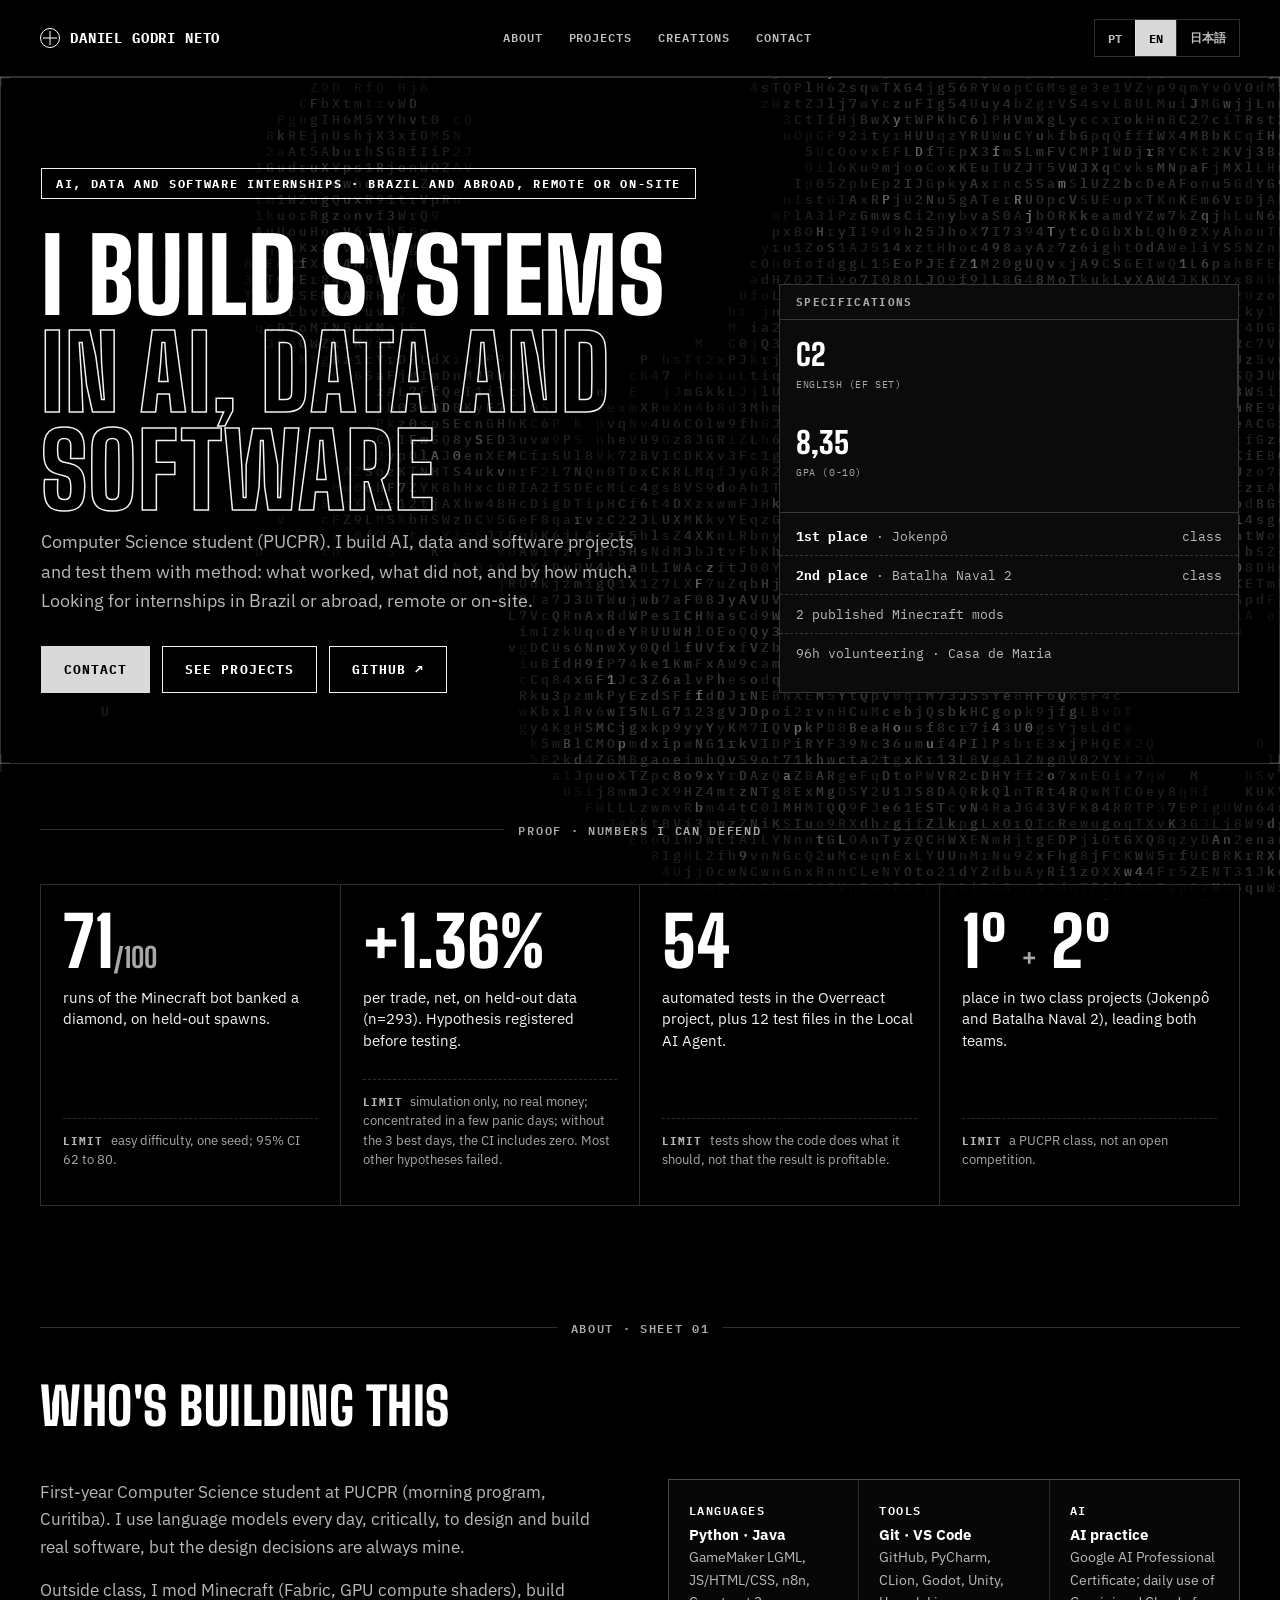
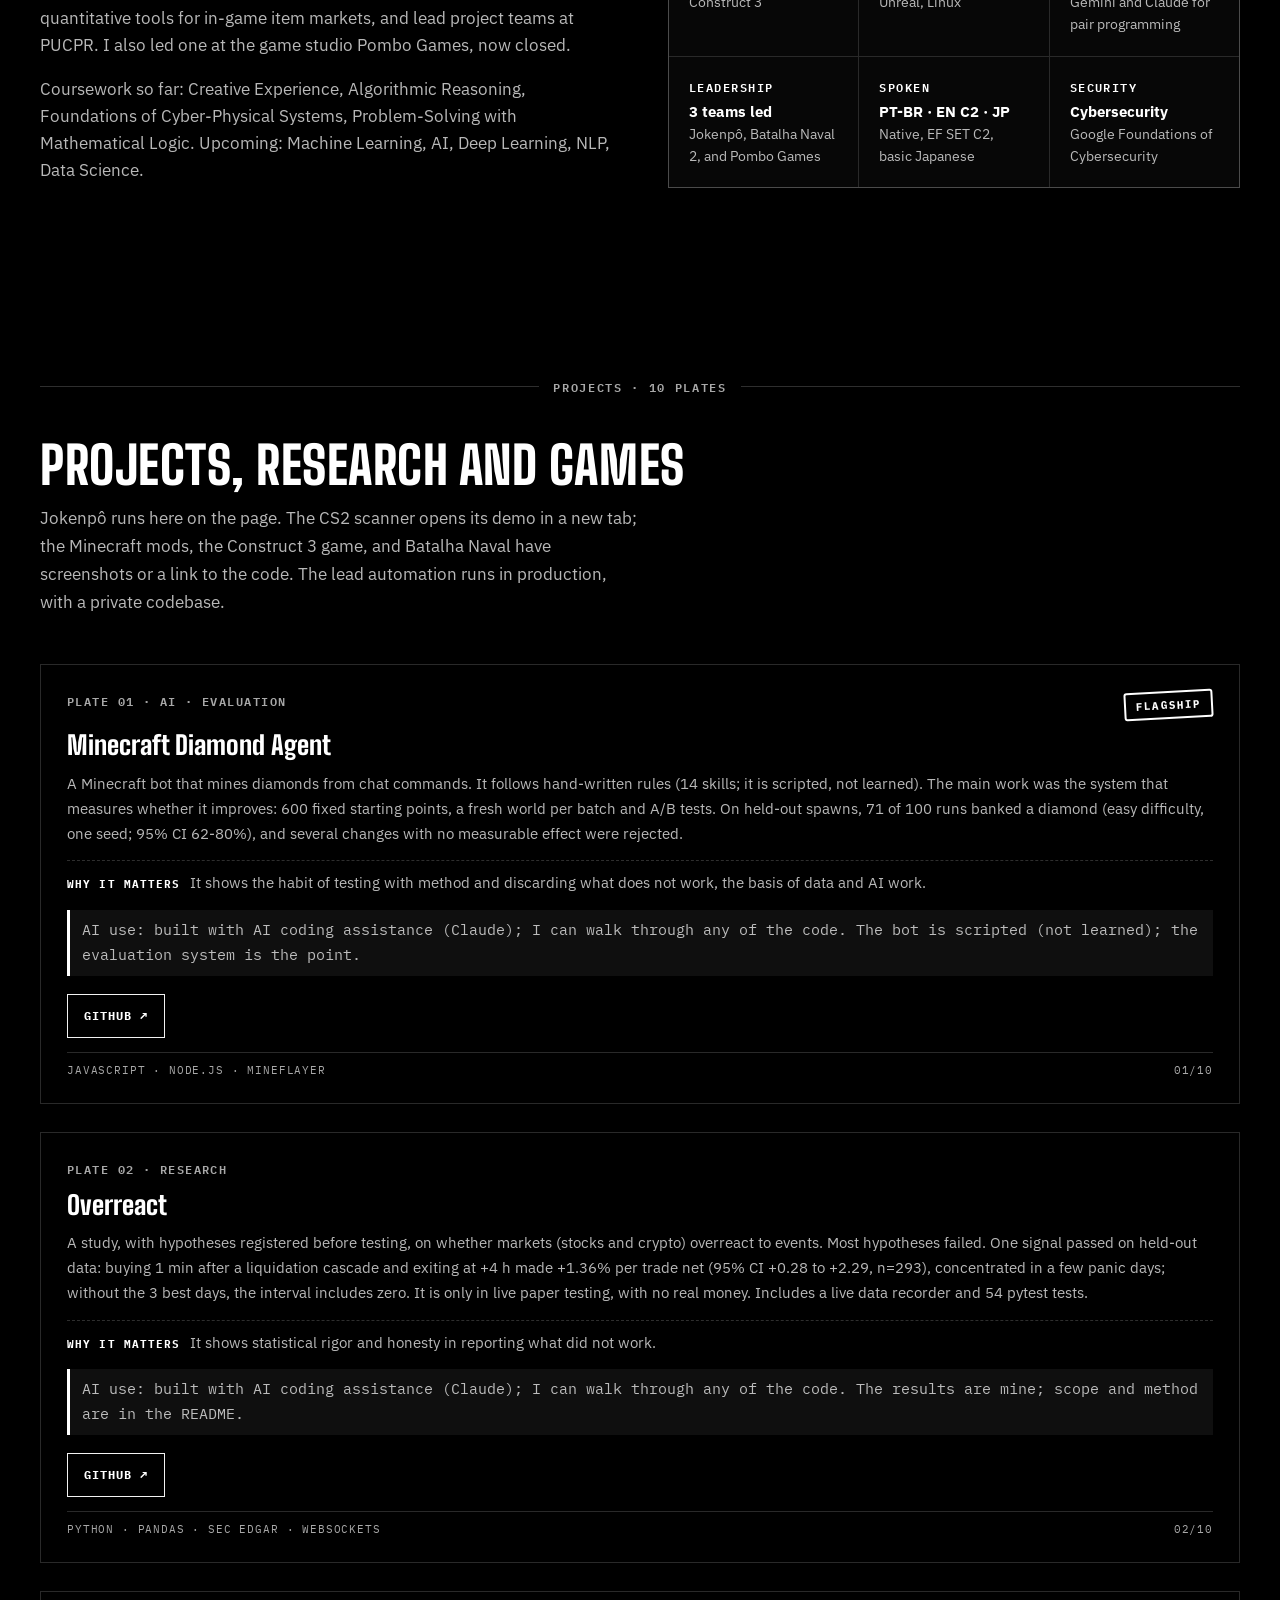
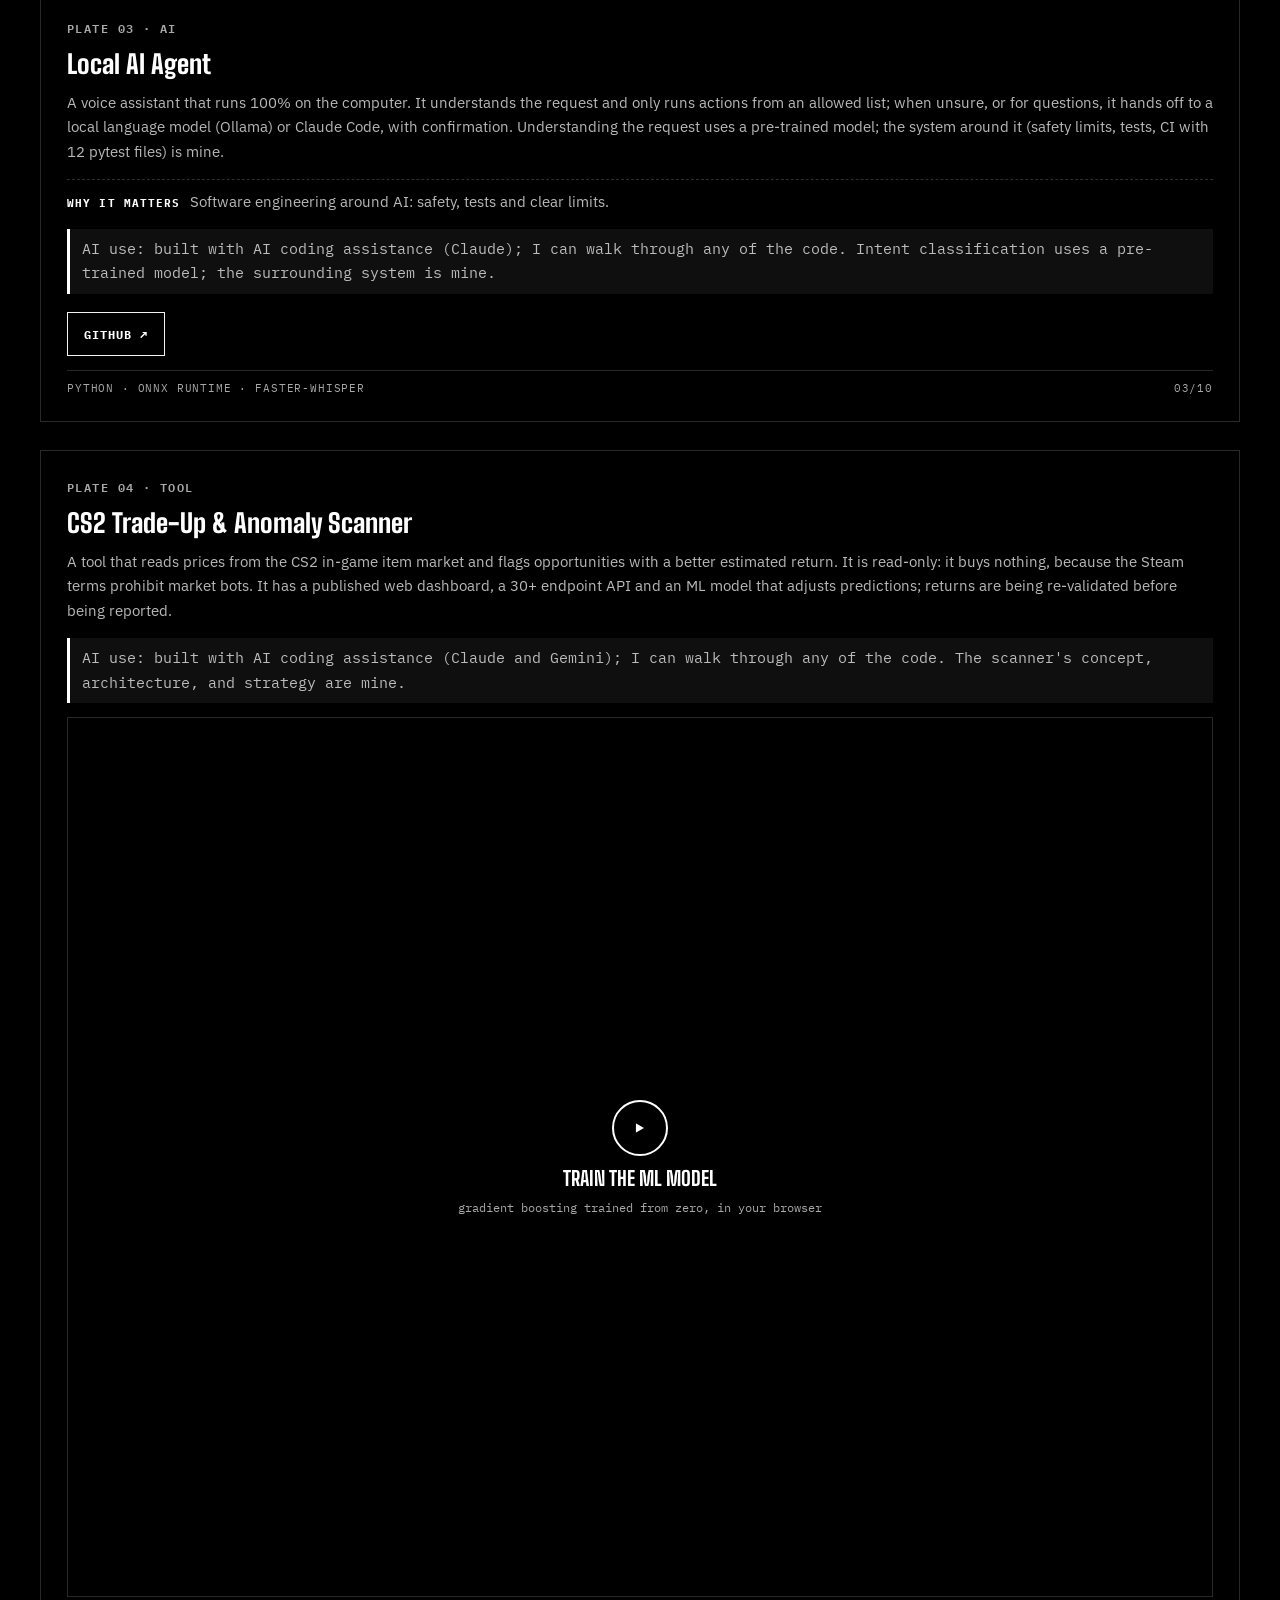
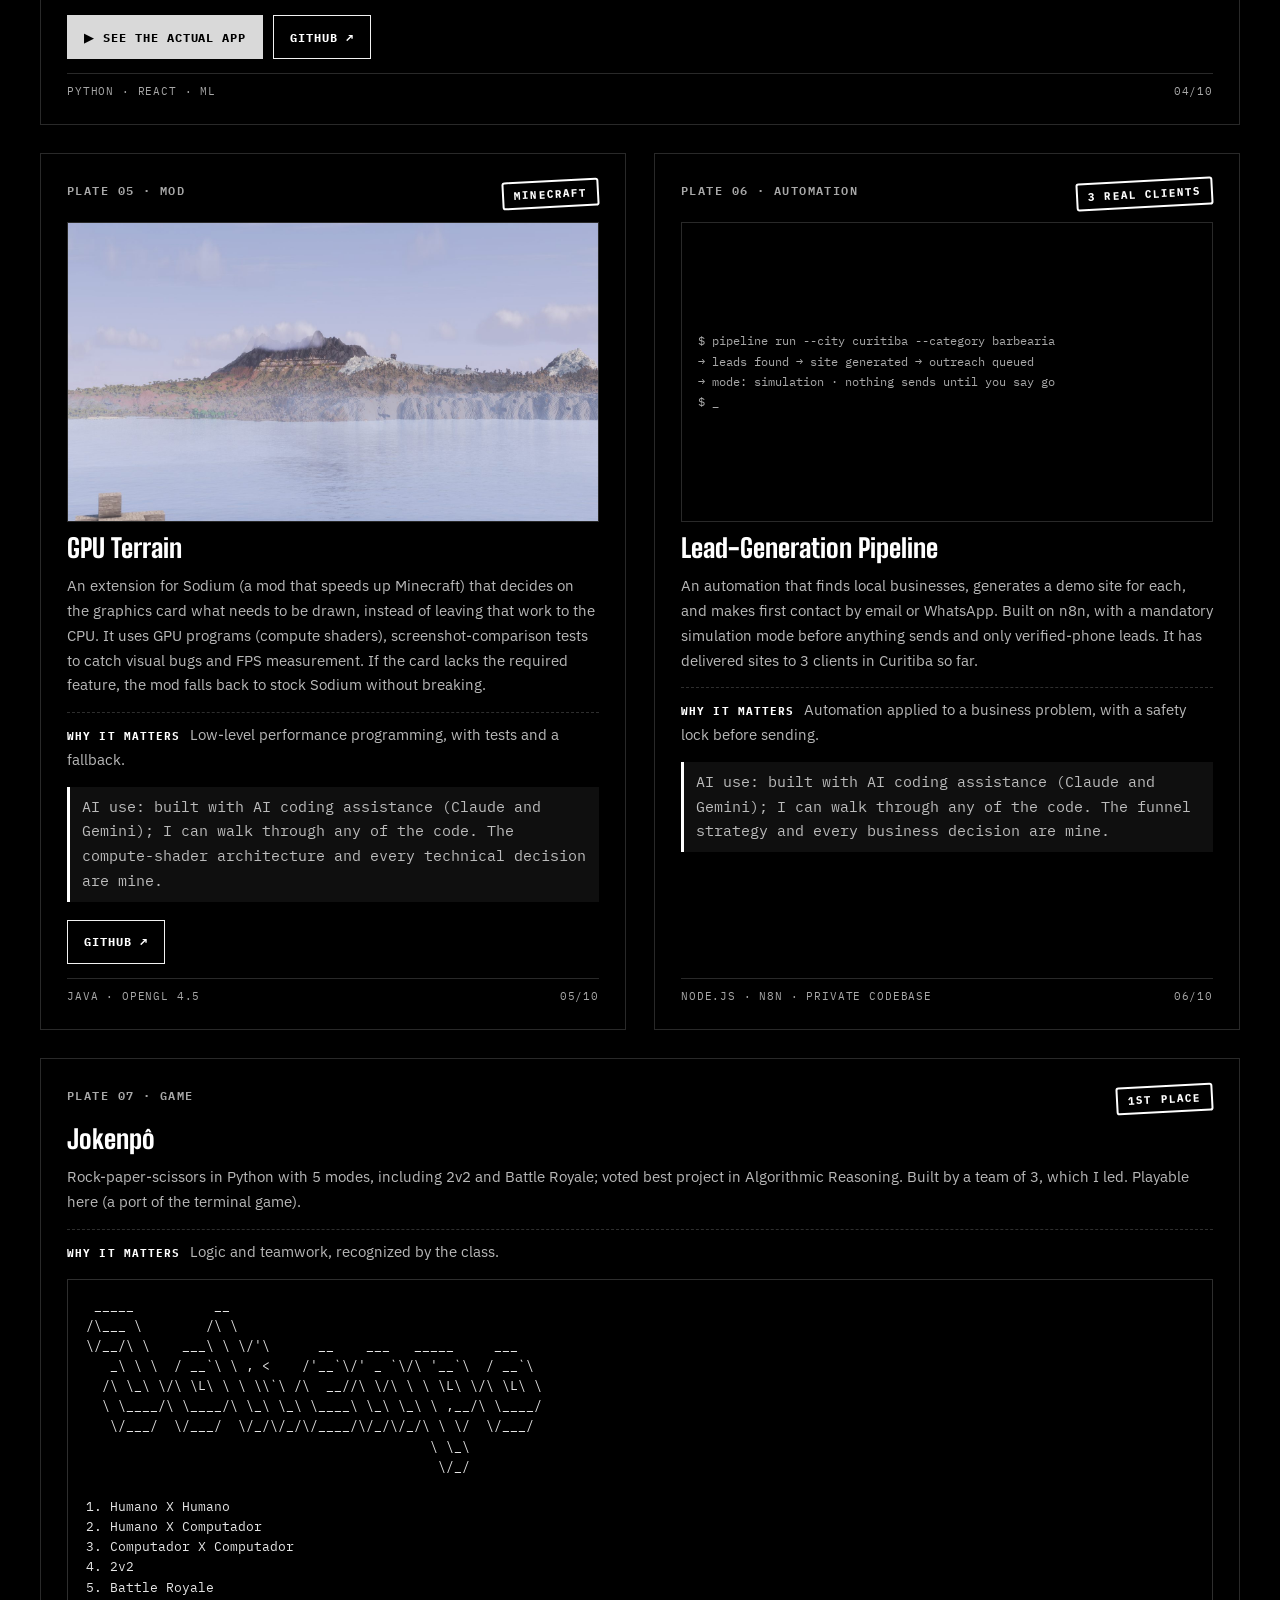
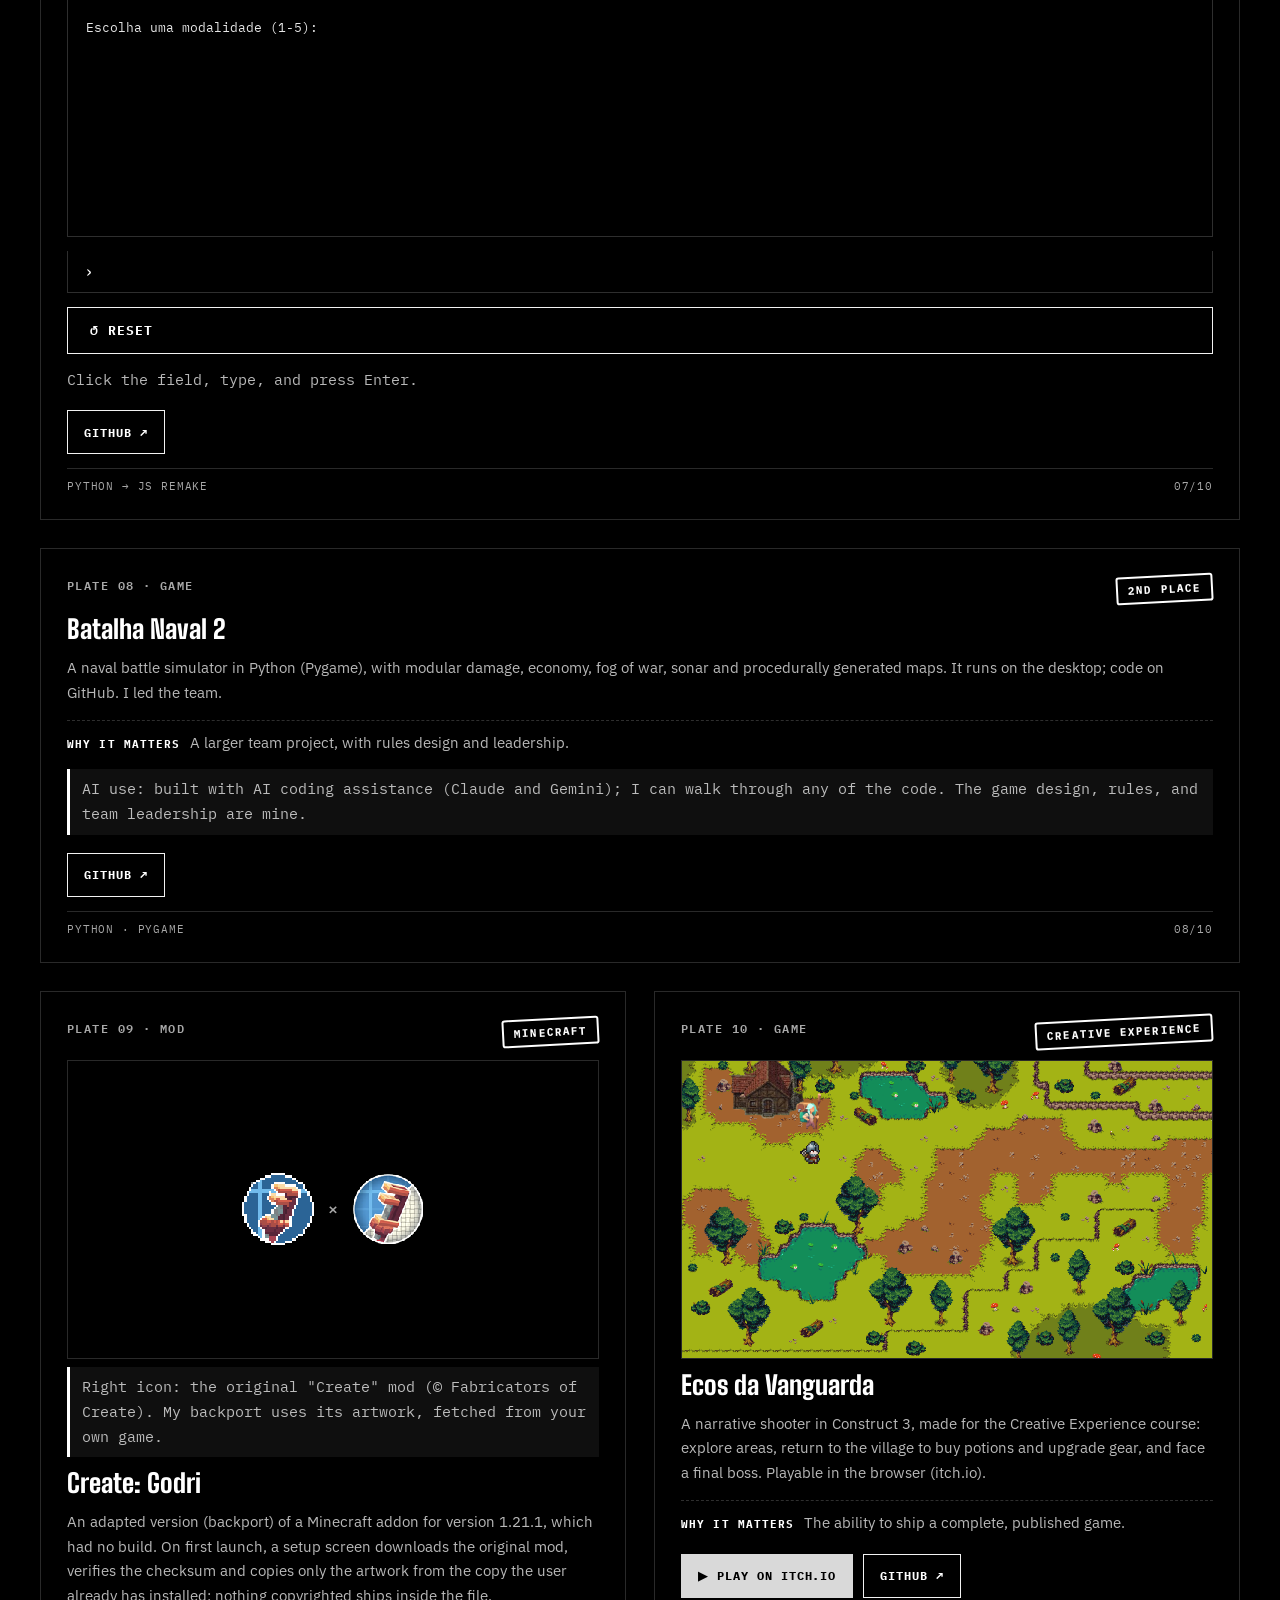
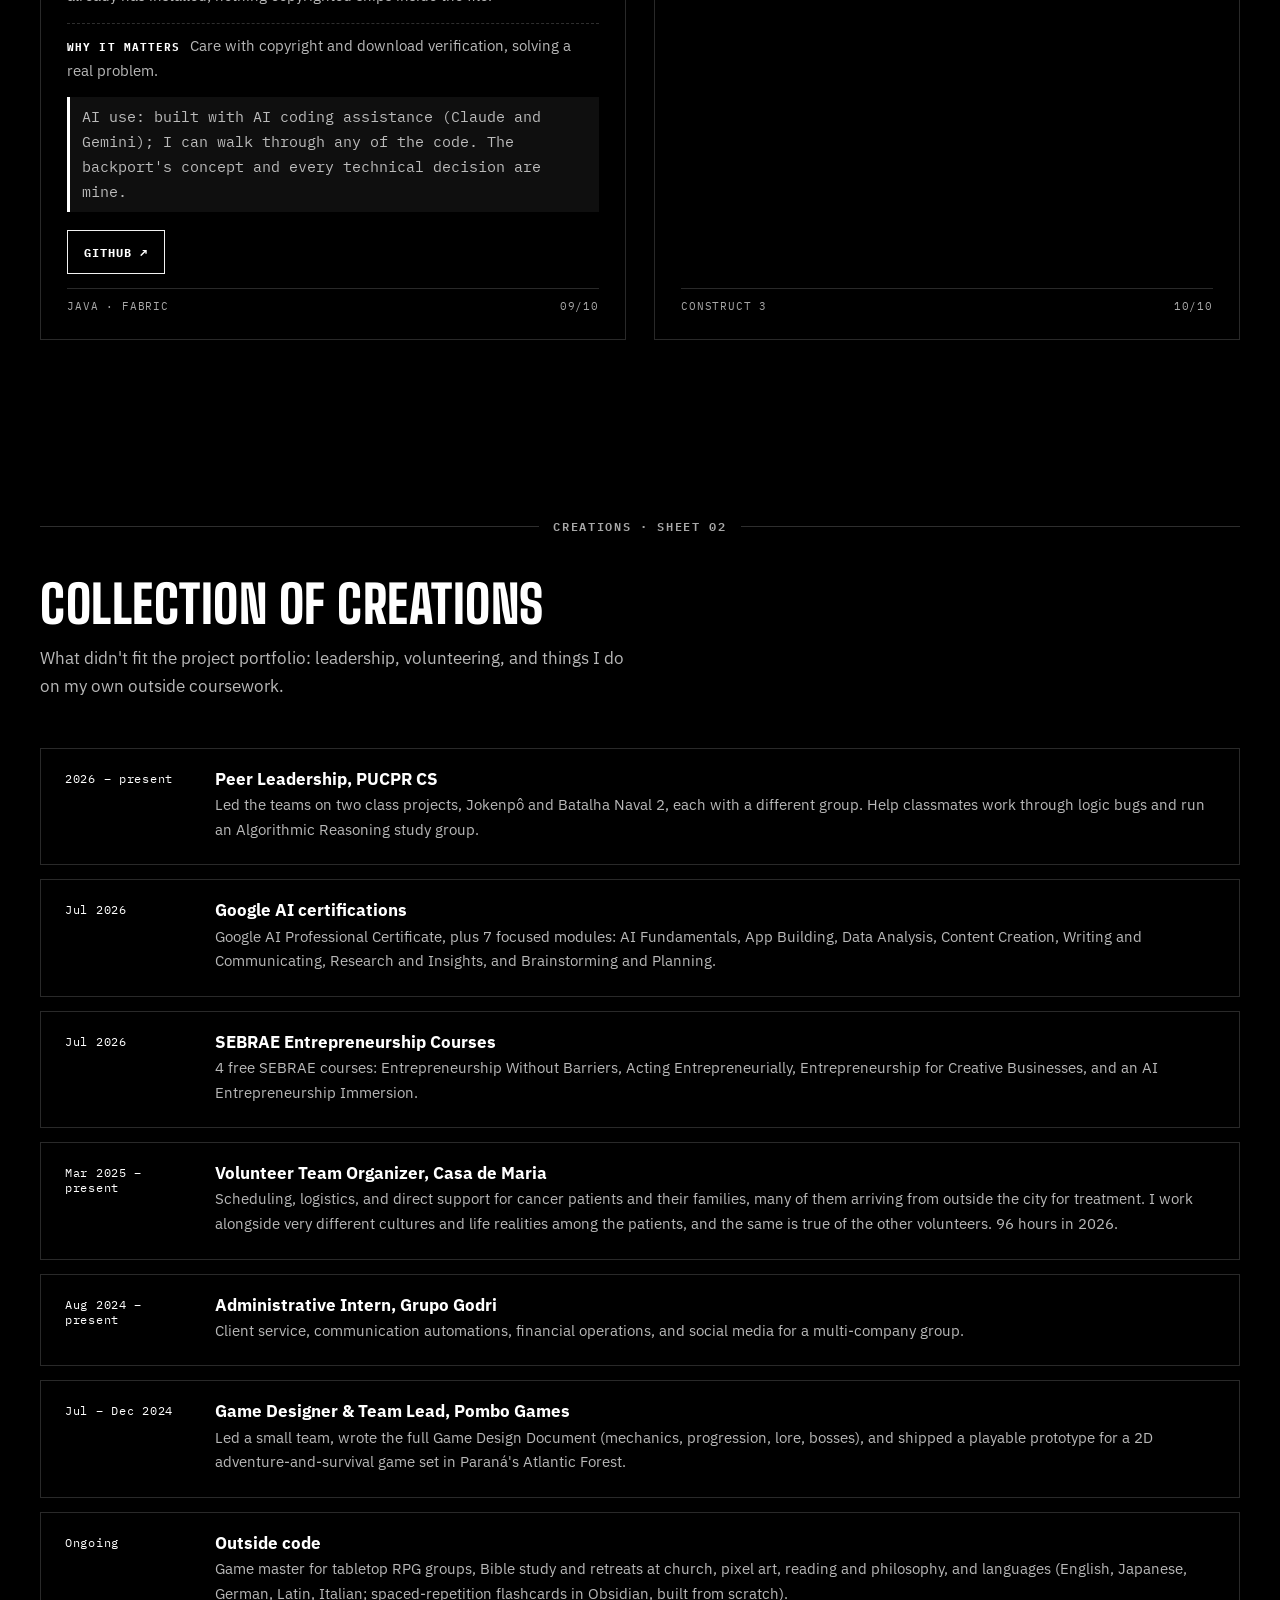
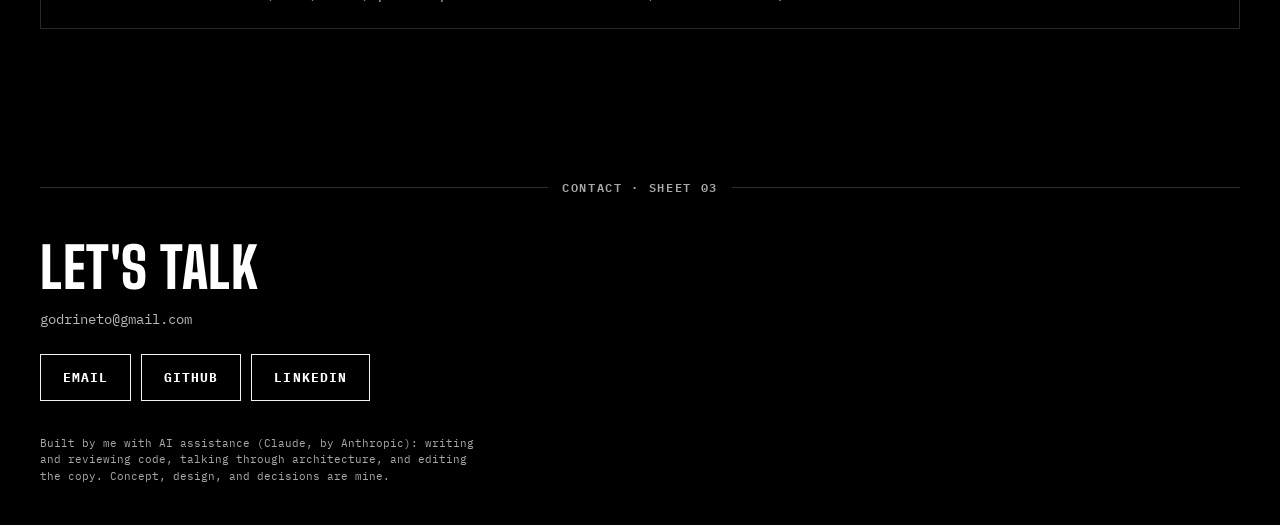
==== commit cee32a2e: "feat(portfolio): proof strip with limits, plain-language project copy, verified claims, auto languag" ====
--- a/index.html
+++ b/index.html
@@ -13,7 +13,7 @@
 <meta property="og:image" content="assets/img/og.png">
 <meta name="twitter:card" content="summary_large_image">
 <link rel="icon" href="assets/img/create-godri-icon.png">
-<link rel="stylesheet" href="assets/css/style.css?v=21">
+<link rel="stylesheet" href="assets/css/style.css?v=22">
 </head>
 <body>
 <a class="skip-link" href="#projects"><span data-lang="pt">Ir para os projetos</span><span data-lang="en">Skip to projects</span><span data-lang="jp">プロジェクトへ</span></a>
@@ -79,6 +79,14 @@
   </div>
 </header>
 
+<section id="proof" class="proof">
+  <div class="container">
+    <div class="dim reveal"><span data-lang="pt">PROVA · NÚMEROS QUE EU CONSIGO DEFENDER</span><span data-lang="en">PROOF · NUMBERS I CAN DEFEND</span><span data-lang="jp">根拠 · 説明できる数字</span></div>
+    <div class="proof__grid">
+<div class="proof__item reveal"><b class="proof__num"><span class="count">71</span><small>/100</small></b><p class="proof__label"><span data-lang="pt">execuções do bot de Minecraft guardaram um diamante, em spawns reservados para teste.</span><span data-lang="en">runs of the Minecraft bot banked a diamond, on held-out spawns.</span><span data-lang="jp">テスト用に確保したスポーンで、Minecraftボットがダイヤモンドを確保した回数。</span></p><p class="proof__limit"><b><span data-lang="pt">Limite</span><span data-lang="en">Limit</span><span data-lang="jp">限界</span></b> <span data-lang="pt">dificuldade fácil, uma seed; IC 95% de 62 a 80.</span><span data-lang="en">easy difficulty, one seed; 95% CI 62 to 80.</span><span data-lang="jp">難易度イージー、シード1つ。95%信頼区間 62〜80。</span></p></div><div class="proof__item reveal"><b class="proof__num"><span class="count" data-lang="pt">+1,36%</span><span class="count" data-lang="en">+1.36%</span><span class="count" data-lang="jp">+1.36%</span></b><p class="proof__label"><span data-lang="pt">por operação, líquido, nos dados reservados (n=293). Hipótese registrada antes do teste.</span><span data-lang="en">per trade, net, on held-out data (n=293). Hypothesis registered before testing.</span><span data-lang="jp">取り置いたデータでのコスト控除後の1取引あたり(n=293)。検証前に仮説を登録。</span></p><p class="proof__limit"><b><span data-lang="pt">Limite</span><span data-lang="en">Limit</span><span data-lang="jp">限界</span></b> <span data-lang="pt">só simulação, sem dinheiro real; concentrado em poucos dias de pânico; sem os 3 melhores dias, o IC inclui zero. A maioria das outras hipóteses falhou.</span><span data-lang="en">simulation only, no real money; concentrated in a few panic days; without the 3 best days, the CI includes zero. Most other hypotheses failed.</span><span data-lang="jp">シミュレーションのみ、実資金なし。ごく少数のパニック日に集中。上位3日を除くと区間は0を含む。他の仮説の多くは失敗。</span></p></div><div class="proof__item reveal"><b class="proof__num"><span class="count">54</span></b><p class="proof__label"><span data-lang="pt">testes automatizados no projeto Overreact, mais 12 arquivos de teste no Local AI Agent.</span><span data-lang="en">automated tests in the Overreact project, plus 12 test files in the Local AI Agent.</span><span data-lang="jp">Overreactの自動テスト数。Local AI Agentには別に12個のテストファイル。</span></p><p class="proof__limit"><b><span data-lang="pt">Limite</span><span data-lang="en">Limit</span><span data-lang="jp">限界</span></b> <span data-lang="pt">testes mostram que o código faz o previsto, não que o resultado dá lucro.</span><span data-lang="en">tests show the code does what it should, not that the result is profitable.</span><span data-lang="jp">テストはコードが想定通り動くことを示すもので、利益を保証しません。</span></p></div><div class="proof__item reveal"><b class="proof__num"><span class="count">1</span>º <small>+</small> <span class="count">2</span>º</b><p class="proof__label"><span data-lang="pt">lugar em dois projetos de turma (Jokenpô e Batalha Naval 2), liderando as duas equipes.</span><span data-lang="en">place in two class projects (Jokenpô and Batalha Naval 2), leading both teams.</span><span data-lang="jp">2つの授業プロジェクト(JokenpôとBatalha Naval 2)での順位。どちらもチームを率いました。</span></p><p class="proof__limit"><b><span data-lang="pt">Limite</span><span data-lang="en">Limit</span><span data-lang="jp">限界</span></b> <span data-lang="pt">turma da PUCPR, não uma competição aberta.</span><span data-lang="en">a PUCPR class, not an open competition.</span><span data-lang="jp">PUCPRのクラス内で、公開コンペではありません。</span></p></div>    </div>
+  </div>
+</section>
+
 <section id="about" class="plate--paper">
   <div class="container">
     <div class="dim reveal"><span data-lang="pt">SOBRE · FOLHA 01</span><span data-lang="en">ABOUT · SHEET 01</span><span data-lang="jp">自己紹介 · シート01</span></div>
@@ -144,7 +152,8 @@
           <span class="stamp-badge"><span data-lang="pt">Destaque</span><span data-lang="en">Flagship</span><span data-lang="jp">注目</span></span>
         </div>
         <h3>Minecraft Diamond Agent</h3>
-        <p><span data-lang="pt">Bot em Node.js (Mineflayer) com 14 habilidades escritas à mão e um planejador em funções puras que minera diamantes a partir de comandos no chat. O foco é a avaliação: 600 spawns fixos, mundo novo por lote e experimentos A/B pareados com IC por bootstrap. 71 de 100 execuções guardaram um diamante em spawns reservados para teste (dificuldade fácil, uma seed; IC 95%: 62-80%). Rejeitei cerca de 12 mudanças sem efeito mensurável; telemetria JSON por execução, análise de falhas em 1.329 execuções e 24 arquivos de teste.</span><span data-lang="en">A Node.js (Mineflayer) bot with 14 hand-coded skills and a pure-function planner that mines diamonds from chat commands. The focus is evaluation: 600 fixed spawns, a fresh world per batch and paired A/B experiments with bootstrap CIs. 71 of 100 runs banked a diamond on held-out spawns (easy difficulty, one seed; 95% CI 62-80%). I rejected about a dozen changes with no measurable effect; per-run JSON telemetry, failure analysis over 1,329 runs and 24 test files.</span><span data-lang="jp">Node.js(Mineflayer)製のボット。手書きの14スキルと純粋関数のプランナーで、チャットのコマンドからダイヤモンドを採掘します。重点は評価です: 固定スポーン600個、バッチごとに新しいワールド、ブートストラップ信頼区間付きの対応ありA/B実験。テスト用に確保したスポーンで100回中71回ダイヤモンドを確保(難易度イージー、シード1つ、95%信頼区間 62〜80%)。効果が測れない変更を約12個却下。実行ごとのJSONテレメトリ、1,329回の失敗分析、24個のテストファイル。</span></p>
+        <p><span data-lang="pt">Um robô para Minecraft que minera diamantes a partir de comandos no chat. Ele segue regras escritas à mão (14 habilidades; é scriptado, não aprendido). O trabalho principal foi o sistema que mede se ele melhora: 600 pontos de partida fixos, mundo novo a cada lote e testes A/B. Em spawns reservados para teste, 71 de 100 execuções guardaram um diamante (dificuldade fácil, uma seed; IC 95%: 62-80%), e várias mudanças sem efeito mensurável foram descartadas.</span><span data-lang="en">A Minecraft bot that mines diamonds from chat commands. It follows hand-written rules (14 skills; it is scripted, not learned). The main work was the system that measures whether it improves: 600 fixed starting points, a fresh world per batch and A/B tests. On held-out spawns, 71 of 100 runs banked a diamond (easy difficulty, one seed; 95% CI 62-80%), and several changes with no measurable effect were rejected.</span><span data-lang="jp">チャットのコマンドでダイヤモンドを採掘するMinecraft用ボットです。手書きのルール(14スキル。学習型ではなくスクリプト型)で動きます。主な作業は、改善を測るための評価システムでした: 固定の開始地点600個、バッチごとに新しいワールド、A/Bテスト。テスト用に確保したスポーンでは100回中71回でダイヤモンドを確保(難易度イージー、シード1つ、95%信頼区間 62〜80%)。効果が測れない変更はいくつも却下しました。</span></p>
+        <p class="plate__why"><b><span data-lang="pt">Por que importa</span><span data-lang="en">Why it matters</span><span data-lang="jp">なぜ重要か</span></b> <span data-lang="pt">Mostra o hábito de testar com método e descartar o que não funciona, a base do trabalho com dados e IA.</span><span data-lang="en">It shows the habit of testing with method and discarding what does not work, the basis of data and AI work.</span><span data-lang="jp">検証して、効かないものを捨てる習慣を示しています。データとAIの仕事の土台です。</span></p>
         <p class="plate__note"><span data-lang="pt">Uso de IA: construído com assistência de IA (Claude); explico qualquer trecho do código. O bot é scriptado (não aprendido); o que importa aqui é o sistema de avaliação.</span><span data-lang="en">AI use: built with AI coding assistance (Claude); I can walk through any of the code. The bot is scripted (not learned); the evaluation system is the point.</span><span data-lang="jp">AI利用: AIコーディング支援(Claude)を使って作成。コードはどこでも説明できます。ボットはスクリプト型(学習型ではない)です。重要なのは評価システムです。</span></p>
         <div class="plate__actions">
           <a class="btn" href="https://github.com/DanielGodriNeto/minecraft-agent" target="_blank" rel="noopener">GitHub ↗</a>
@@ -158,7 +167,8 @@
           <span class="label"><span data-lang="pt">PRANCHA 02</span><span data-lang="en">PLATE 02</span><span data-lang="jp">プレート02</span> · <span data-lang="pt">PESQUISA</span><span data-lang="en">RESEARCH</span><span data-lang="jp">研究</span></span>
         </div>
         <h3>Overreact</h3>
-        <p><span data-lang="pt">Estudos de evento pré-registrados sobre sobrerreação do mercado (ações e cripto), com IC por bootstrap por dia, placebo e custos pessimistas (0,2% por lado). A maioria das hipóteses falhou; um sinal passou em dados nunca vistos: comprar 1 min após uma cascata de liquidação e sair em +4 h rendeu +1,36% por operação líquido (IC 95% +0,28 a +2,29, n=293), concentrado em poucos dias de pânico. Está em confirmação ao vivo em paper, sem dinheiro real. Inclui gravador ao vivo (barras, spreads, liquidações, funding, open interest) e 54 testes pytest.</span><span data-lang="en">Pre-registered event studies on market overreaction (stocks and crypto), with day-block bootstrap CIs, placebo baselines and pessimistic costs (0.2% per side). Most hypotheses failed; one signal passed on unseen data: buying 1 min after a liquidation cascade and exiting at +4 h made +1.36% per trade net (95% CI +0.28 to +2.29, n=293), concentrated in a few panic days. It is in live paper confirmation, with no real money. Includes a live recorder (bars, spreads, liquidations, funding, open interest) and 54 pytest tests.</span><span data-lang="jp">市場の過剰反応(株式と暗号資産)に関する事前登録型のイベントスタディ。日単位ブロックのブートストラップ信頼区間、プラセボ、保守的なコスト(片道0.2%)を使用。多くの仮説は失敗しましたが、1つのシグナルが未使用データで通過しました: 清算の連鎖の1分後に買い、4時間後に売ると、コスト控除後で1取引あたり+1.36%(95%信頼区間 +0.28〜+2.29、n=293)。ごく少数のパニック日に集中しています。現在はペーパーでライブ検証中で、実資金は使っていません。</span></p>
+        <p><span data-lang="pt">Estudo, com hipóteses registradas antes dos testes, sobre se o mercado (ações e cripto) reage demais a eventos. A maioria das hipóteses falhou. Um sinal passou nos dados reservados para teste: comprar 1 min após uma cascata de liquidações e sair em 4 h rendeu +1,36% por operação líquido (IC 95% +0,28 a +2,29, n=293), concentrado em poucos dias de pânico; sem os 3 melhores dias, o intervalo inclui zero. Está só em teste ao vivo em paper, sem dinheiro real. Inclui um gravador de dados ao vivo e 54 testes pytest.</span><span data-lang="en">A study, with hypotheses registered before testing, on whether markets (stocks and crypto) overreact to events. Most hypotheses failed. One signal passed on held-out data: buying 1 min after a liquidation cascade and exiting at +4 h made +1.36% per trade net (95% CI +0.28 to +2.29, n=293), concentrated in a few panic days; without the 3 best days, the interval includes zero. It is only in live paper testing, with no real money. Includes a live data recorder and 54 pytest tests.</span><span data-lang="jp">市場(株式と暗号資産)が出来事に過剰反応するかを、検証前に仮説を登録して調べた研究です。ほとんどの仮説は失敗しました。1つのシグナルが検証用に取り置いたデータで通過しました: 清算の連鎖の1分後に買い、4時間後に売ると、コスト控除後で1取引あたり+1.36%(95%信頼区間 +0.28〜+2.29、n=293)。ごく少数のパニック日に集中しており、上位3日を除くと区間は0を含みます。現在はペーパーでのライブ検証のみで、実資金は使っていません。ライブデータの記録機能と54個のpytestテストを備えています。</span></p>
+        <p class="plate__why"><b><span data-lang="pt">Por que importa</span><span data-lang="en">Why it matters</span><span data-lang="jp">なぜ重要か</span></b> <span data-lang="pt">Mostra rigor estatístico e honestidade ao reportar o que não deu certo.</span><span data-lang="en">It shows statistical rigor and honesty in reporting what did not work.</span><span data-lang="jp">統計的な厳密さと、うまくいかなかったことを正直に報告する姿勢を示しています。</span></p>
         <p class="plate__note"><span data-lang="pt">Uso de IA: construído com assistência de IA (Claude); explico qualquer trecho do código. Os resultados são meus; o escopo e a metodologia estão no README.</span><span data-lang="en">AI use: built with AI coding assistance (Claude); I can walk through any of the code. The results are mine; scope and method are in the README.</span><span data-lang="jp">AI利用: AIコーディング支援(Claude)を使って作成。コードはどこでも説明できます。結果は自分のものです。範囲と手法はREADMEにあります。</span></p>
         <div class="plate__actions">
           <a class="btn" href="https://github.com/DanielGodriNeto/overreact" target="_blank" rel="noopener">GitHub ↗</a>
@@ -172,7 +182,8 @@
           <span class="label"><span data-lang="pt">PRANCHA 03</span><span data-lang="en">PLATE 03</span><span data-lang="jp">プレート03</span> · <span data-lang="pt">IA</span><span data-lang="en">AI</span><span data-lang="jp">AI</span></span>
         </div>
         <h3>Local AI Agent</h3>
-        <p><span data-lang="pt">Assistente de voz 100% local: Silero VAD + faster-whisper e um classificador de intenção sobre um modelo de embeddings pré-treinado (multilingual-e5-small, ONNX int8, ~5 ms por decisão) que só executa ações permitidas; pontuação baixa, empate ou pergunta vão para um LLM local (Ollama) ou o Claude Code, com confirmação. Daemon residente (~53 MB ocioso), dependências fixadas por hash, modelos verificados por sha256, 13 arquivos pytest em CI (GitHub Actions) e um script de avaliação do classificador.</span><span data-lang="en">A fully local voice assistant: Silero VAD + faster-whisper, plus an intent classifier on a pre-trained embedding model (multilingual-e5-small, int8 ONNX, ~5 ms per decision) that only runs allowlisted actions; low scores, ties and questions go to a local LLM (Ollama) or Claude Code, with confirmation. A resident daemon (~53 MB idle), hash-pinned dependencies, sha256-verified models, 13 pytest files in CI (GitHub Actions) and a classifier evaluation script.</span><span data-lang="jp">完全ローカルの音声アシスタント。Silero VAD + faster-whisper と、事前学習済みの埋め込みモデル(multilingual-e5-small、int8 ONNX、1回の判定に約5 ms)による意図分類器を使い、許可された操作だけを実行します。スコアが低い場合や質問はローカルLLM(Ollama)またはClaude Codeに回し、確認を取ります。常駐デーモン(待機時約53 MB)、ハッシュ固定の依存関係、sha256検証済みモデル、CI(GitHub Actions)上の13個のpytestファイル、分類器の評価スクリプトを備えています。</span></p>
+        <p><span data-lang="pt">Assistente de voz que roda 100% no computador. Ele entende o pedido e só executa ações de uma lista permitida; se estiver em dúvida ou for uma pergunta, passa para um modelo de linguagem local (Ollama) ou o Claude Code, com confirmação. O entendimento do pedido usa um modelo pré-treinado; o sistema ao redor (limites de segurança, testes, CI com 12 arquivos pytest) é meu.</span><span data-lang="en">A voice assistant that runs 100% on the computer. It understands the request and only runs actions from an allowed list; when unsure, or for questions, it hands off to a local language model (Ollama) or Claude Code, with confirmation. Understanding the request uses a pre-trained model; the system around it (safety limits, tests, CI with 12 pytest files) is mine.</span><span data-lang="jp">100%ローカルで動く音声アシスタントです。依頼を理解し、許可リストにある操作だけを実行します。迷う場合や質問は、ローカルの言語モデル(Ollama)かClaude Codeに回し、確認を取ります。依頼の理解は事前学習済みモデルを使い、その周りのシステム(安全上の制限、テスト、12個のpytestファイルによるCI)が自分の作業です。</span></p>
+        <p class="plate__why"><b><span data-lang="pt">Por que importa</span><span data-lang="en">Why it matters</span><span data-lang="jp">なぜ重要か</span></b> <span data-lang="pt">Engenharia de software em volta da IA: segurança, testes e limites claros.</span><span data-lang="en">Software engineering around AI: safety, tests and clear limits.</span><span data-lang="jp">AIの周りのソフトウェア工学です: 安全性、テスト、明確な限界。</span></p>
         <p class="plate__note"><span data-lang="pt">Uso de IA: construído com assistência de IA (Claude); explico qualquer trecho do código. A parte de classificação usa um modelo pré-treinado; o meu é o sistema ao redor.</span><span data-lang="en">AI use: built with AI coding assistance (Claude); I can walk through any of the code. Intent classification uses a pre-trained model; the surrounding system is mine.</span><span data-lang="jp">AI利用: AIコーディング支援(Claude)を使って作成。コードはどこでも説明できます。意図分類は事前学習済みモデルを使用。周辺のシステムは自分で作りました。</span></p>
         <div class="plate__actions">
           <a class="btn" href="https://github.com/DanielGodriNeto/local-ai-agent" target="_blank" rel="noopener">GitHub ↗</a>
@@ -215,7 +226,8 @@
           <img src="assets/img/gpu-terrain.jpg" alt="Minecraft terrain rendered with the GPU Terrain add-on, long draw distance across water to distant mountains" loading="lazy">
         </div>
         <h3>GPU Terrain</h3>
-        <p><span data-lang="pt">Add-on cliente para o Sodium que passa o trabalho de visibilidade para a GPU. Compute shaders OpenGL 4.5 fazem frustum culling e occlusion culling hierárquico-Z a cada frame, escrevem os próprios draw calls indiretos e entregam direto para o render pass do Sodium. Nada volta para a CPU. Se a GPU não tiver a extensão necessária, ele volta para o Sodium original sem quebrar nada. Vem com um harness de benchmark de FPS e um comparador de screenshots para pegar regressão visual a cada mudança, e compila limpo num build do zero contra Minecraft, Fabric Loader e Java 25.</span><span data-lang="en">A client-side add-on for Sodium that moves visibility work onto the GPU. OpenGL 4.5 compute shaders do frustum and hierarchical-Z occlusion culling every frame, write the indirect draw calls themselves, and feed them straight into Sodium's render pass. Nothing round-trips back to the CPU. If the GPU lacks the extension it needs, it falls back to unmodified Sodium and nothing breaks. It ships an FPS benchmark harness and a screenshot-diff tool to catch visual regressions, and compiles cleanly from a fresh build against Minecraft, Fabric Loader, and Java 25.</span><span data-lang="jp">Sodium向けのクライアントサイドアドオンで、可視判定の処理をGPUに移します。OpenGL 4.5のコンピュートシェーダーがフレームごとにフラスタムカリングと階層的Zオクルージョンカリングを行い、間接描画コマンド自体を生成してSodiumのレンダーパスへ直接渡します。CPUへの往復はありません。GPUに必要な拡張機能がない場合は、未改造のSodiumに戻り、何も壊れません。FPSベンチマークとスクリーンショット差分ツールを同梱して視覚的なリグレッションを検出し、Minecraft、Fabric Loader、Java 25に対してゼロからのビルドで問題なくコンパイルできます。</span></p>
+        <p><span data-lang="pt">Extensão do Sodium (mod que acelera o Minecraft) que decide na placa de vídeo o que precisa ser desenhado, em vez de deixar essa conta para o processador. Usa programas de GPU (compute shaders), testes de comparação de capturas de tela para achar erros visuais e medição de FPS. Se a placa não tiver o recurso necessário, o mod volta ao Sodium normal sem quebrar.</span><span data-lang="en">An extension for Sodium (a mod that speeds up Minecraft) that decides on the graphics card what needs to be drawn, instead of leaving that work to the CPU. It uses GPU programs (compute shaders), screenshot-comparison tests to catch visual bugs and FPS measurement. If the card lacks the required feature, the mod falls back to stock Sodium without breaking.</span><span data-lang="jp">Sodium(Minecraftを高速化するMOD)の拡張で、何を描画すべきかの判断をCPUではなくグラフィックスカード上で行います。GPUプログラム(コンピュートシェーダー)、視覚的なバグを見つけるスクリーンショット比較テスト、FPS計測を備えています。必要な機能がないGPUでは、壊れずに通常のSodiumに戻ります。</span></p>
+        <p class="plate__why"><b><span data-lang="pt">Por que importa</span><span data-lang="en">Why it matters</span><span data-lang="jp">なぜ重要か</span></b> <span data-lang="pt">Programação de desempenho de baixo nível, com testes e plano B.</span><span data-lang="en">Low-level performance programming, with tests and a fallback.</span><span data-lang="jp">低レベルの性能プログラミングです。テストとフォールバック付き。</span></p>
         <p class="plate__note"><span data-lang="pt">Uso de IA: construído com assistência de IA (Claude e Gemini); explico qualquer trecho do código. Arquitetura dos compute shaders e todas as decisões técnicas são minhas.</span><span data-lang="en">AI use: built with AI coding assistance (Claude and Gemini); I can walk through any of the code. The compute-shader architecture and every technical decision are mine.</span><span data-lang="jp">AI利用: AIコーディング支援(ClaudeとGemini)を使って作成。コードはどこでも説明できます。コンピュートシェーダーの設計とすべての技術的判断は自分自身によるものです。</span></p>
         <div class="plate__actions">
           <a class="btn" href="https://github.com/DanielGodriNeto/Godri-Culling" target="_blank" rel="noopener">GitHub ↗</a>
@@ -236,7 +248,8 @@
 $ _</pre>
         </div>
         <h3><span data-lang="pt">Pipeline de Geração de Leads</span><span data-lang="en">Lead-Generation Pipeline</span><span data-lang="jp">リード獲得パイプライン</span></h3>
-        <p><span data-lang="pt">Automação de ponta a ponta: acha negócios locais, gera um site de demonstração com os dados de cada um (avaliações, fotos, contato) e faz o primeiro contato por e-mail ou WhatsApp. Orquestrada no n8n, com checkout pelo Mercado Pago e um modo de simulação obrigatório antes de qualquer disparo. Só entram leads com telefone verificado. Já entregou sites para 3 clientes em Curitiba.</span><span data-lang="en">An end-to-end automation: it finds local businesses, generates a demo site from each one's data (reviews, photos, contact info), and makes first contact by email or WhatsApp. Built on n8n, with Mercado Pago checkout and a mandatory simulation mode before anything sends. Only leads with a verified phone number get through. It has delivered sites to 3 clients in Curitiba so far.</span><span data-lang="jp">エンドツーエンドの自動化です。地域の店舗を見つけ、それぞれのデータ(口コミ、写真、連絡先)からデモサイトを生成し、メールかWhatsAppで最初の連絡を取ります。n8nで構築し、Mercado Pagoの決済を統合、実際に送信する前に必ずシミュレーションモードを通します。電話番号が確認できたリードだけが対象です。これまでにクリチバの3社へサイトを納品しました。</span></p>
+        <p><span data-lang="pt">Automação que encontra negócios locais, gera um site de demonstração para cada um e faz o primeiro contato por e-mail ou WhatsApp. Feita no n8n, com modo de simulação obrigatório antes de qualquer envio e só com leads de telefone verificado. Já entregou sites para 3 clientes em Curitiba.</span><span data-lang="en">An automation that finds local businesses, generates a demo site for each, and makes first contact by email or WhatsApp. Built on n8n, with a mandatory simulation mode before anything sends and only verified-phone leads. It has delivered sites to 3 clients in Curitiba so far.</span><span data-lang="jp">地域の店舗を見つけ、それぞれにデモサイトを作り、メールかWhatsAppで最初の連絡を取る自動化です。n8nで構築し、送信前に必ずシミュレーションモードを通し、電話番号が確認できたリードだけを対象にします。これまでにクリチバの3社へサイトを納品しました。</span></p>
+        <p class="plate__why"><b><span data-lang="pt">Por que importa</span><span data-lang="en">Why it matters</span><span data-lang="jp">なぜ重要か</span></b> <span data-lang="pt">Automação aplicada a um problema de negócio, com trava de segurança antes do envio.</span><span data-lang="en">Automation applied to a business problem, with a safety lock before sending.</span><span data-lang="jp">事業課題への自動化で、送信前に安全装置があります。</span></p>
         <p class="plate__note"><span data-lang="pt">Uso de IA: construído com assistência de IA (Claude e Gemini); explico qualquer trecho do código. Estratégia do funil e todas as decisões de negócio são minhas.</span><span data-lang="en">AI use: built with AI coding assistance (Claude and Gemini); I can walk through any of the code. The funnel strategy and every business decision are mine.</span><span data-lang="jp">AI利用: AIコーディング支援(ClaudeとGemini)を使って作成。コードはどこでも説明できます。ファネル戦略とすべての事業判断は自分自身によるものです。</span></p>
         <div class="plate__foot"><span>Node.js · n8n · <span data-lang="pt">código privado</span><span data-lang="en">private codebase</span><span data-lang="jp">非公開コード</span></span><span>06/10</span></div>
       </article>
@@ -248,7 +261,8 @@
           <span class="stamp-badge"><span data-lang="pt">1º lugar</span><span data-lang="en">1st place</span><span data-lang="jp">1位</span></span>
         </div>
         <h3>Jokenpô</h3>
-        <p><span data-lang="pt">Pedra, papel e tesoura em Python, eleito o melhor projeto de Raciocínio Algorítmico. É um porte fiel do jogo de terminal, jogável aqui: os 5 modos (Humano×Humano, Humano×Computador, Computador×Computador, 2v2 com alvos e Battle Royale com eliminação por maioria), a animação de gestos em ASCII e os títulos em pyfiglet, tudo em português como o original. O código original está no GitHub.</span><span data-lang="en">Rock-paper-scissors in Python, voted best project in Algorithmic Reasoning. A faithful port of the terminal game, playable here: all 5 modes (Human×Human, Human×Computer, Computer×Computer, 2v2 with targeting, and Battle Royale with majority-type elimination), the ASCII gesture animation, and the pyfiglet banners, all in Portuguese like the original. The original code is on GitHub.</span><span data-lang="jp">Pythonで作ったじゃんけん。「アルゴリズム的思考」の授業で最優秀プロジェクトに選ばれました。ターミナル版の忠実な移植で、ここで遊べます: 5モード全部(人対人、人対コンピュータ、コンピュータ対コンピュータ、ターゲット指定の2対2、多数決で脱落するバトルロイヤル)、ASCIIジェスチャーアニメーション、pyfigletのバナー、すべてオリジナル同様ポルトガル語です。元のコードはGitHubにあります。</span></p>
+        <p><span data-lang="pt">Pedra, papel e tesoura em Python com 5 modos, incluindo 2v2 e Battle Royale; escolhido o melhor projeto de Raciocínio Algorítmico. Feito em equipe de 3 pessoas, que eu liderei. Jogável aqui (porte do jogo de terminal).</span><span data-lang="en">Rock-paper-scissors in Python with 5 modes, including 2v2 and Battle Royale; voted best project in Algorithmic Reasoning. Built by a team of 3, which I led. Playable here (a port of the terminal game).</span><span data-lang="jp">Pythonで作った5モードのじゃんけんです(2対2とバトルロイヤルを含む)。「アルゴリズム的思考」で最優秀プロジェクトに選ばれました。3人のチームで制作し、自分がリーダーを務めました。ターミナル版の移植で、ここで遊べます。</span></p>
+        <p class="plate__why"><b><span data-lang="pt">Por que importa</span><span data-lang="en">Why it matters</span><span data-lang="jp">なぜ重要か</span></b> <span data-lang="pt">Lógica e trabalho em equipe, reconhecidos pela turma.</span><span data-lang="en">Logic and teamwork, recognized by the class.</span><span data-lang="jp">ロジックとチームワークが、クラスで評価されました。</span></p>
         <div class="jkp-term" data-jkp-screen role="log" tabindex="0"></div>
         <div class="jkp-inputline" data-jkp-inputline hidden>
           <input class="jkp-input" data-jkp-input type="text" autocomplete="off" autocapitalize="off" autocorrect="off" spellcheck="false">
@@ -269,7 +283,8 @@
           <span class="stamp-badge"><span data-lang="pt">2º lugar</span><span data-lang="en">2nd place</span><span data-lang="jp">2位</span></span>
         </div>
         <h3>Batalha Naval 2</h3>
-        <p><span data-lang="pt">Simulador tático em Pygame: módulos de dano, economia, névoa de guerra, sonar por ruído e geração procedural de mapas. Roda no desktop com Python; o código está no GitHub.</span><span data-lang="en">A tactical simulator in Pygame: modular ship damage, economy, fog of war, noise-based sonar, and procedural map generation. It runs on the desktop with Python; the code is on GitHub.</span><span data-lang="jp">Pygame製の戦術シミュレーター。モジュール式の船体ダメージ、経済システム、戦場の霧、ノイズベースのソナー、プロシージャル生成マップを搭載。デスクトップ上でPythonで動きます。コードはGitHubにあります。</span></p>
+        <p><span data-lang="pt">Simulador de batalha naval em Python (Pygame), com dano por módulos, economia, névoa de guerra, sonar e mapas gerados automaticamente. Roda no computador; código no GitHub. Liderei a equipe.</span><span data-lang="en">A naval battle simulator in Python (Pygame), with modular damage, economy, fog of war, sonar and procedurally generated maps. It runs on the desktop; code on GitHub. I led the team.</span><span data-lang="jp">Pygame製の海戦シミュレーターです。モジュール式のダメージ、経済、戦場の霧、ソナー、自動生成マップを備えています。デスクトップで動き、コードはGitHubにあります。チームを率いました。</span></p>
+        <p class="plate__why"><b><span data-lang="pt">Por que importa</span><span data-lang="en">Why it matters</span><span data-lang="jp">なぜ重要か</span></b> <span data-lang="pt">Projeto maior, em grupo, com design de regras e liderança.</span><span data-lang="en">A larger team project, with rules design and leadership.</span><span data-lang="jp">規模の大きいチームプロジェクトで、ルール設計とリーダーシップを示しています。</span></p>
         <p class="plate__note"><span data-lang="pt">Uso de IA: construído com assistência de IA (Claude e Gemini); explico qualquer trecho do código. Design do jogo, regras e liderança da equipe são meus.</span><span data-lang="en">AI use: built with AI coding assistance (Claude and Gemini); I can walk through any of the code. The game design, rules, and team leadership are mine.</span><span data-lang="jp">AI利用: AIコーディング支援(ClaudeとGemini)を使って作成。コードはどこでも説明できます。ゲームデザイン、ルール、チームのリーダーシップは自分自身によるものです。</span></p>
         <div class="plate__actions">
           <a class="btn" href="https://github.com/DanielGodriNeto/Jogo-battleship" target="_blank" rel="noopener">GitHub ↗</a>
@@ -292,7 +307,8 @@
         </div>
         <p class="plate__note" style="margin-top:-6px;"><span data-lang="pt">Ícone à direita: mod "Create" original (© Fabricators of Create). Meu backport usa a arte dele, buscada do seu próprio jogo.</span><span data-lang="en">Right icon: the original "Create" mod (© Fabricators of Create). My backport uses its artwork, fetched from your own game.</span><span data-lang="jp">右のアイコン: オリジナルの「Create」MOD (© Fabricators of Create)。私のバックポートは、あなた自身のゲームから取得したそのアートワークを使用しています。</span></p>
         <h3>Create: Godri</h3>
-        <p><span data-lang="pt">Backport do addon "Create Fly" para Minecraft 1.21.1 no Fabric. Não existia build para essa versão, então fiz uma. Na primeira execução, uma tela de setup pergunta ao Modrinth qual release do Create combina com o seu jogo, baixa, confere o checksum e copia só a arte (4.925 arquivos) da cópia que você já tem instalada. Nada protegido por direitos autorais entra no .jar. Compilei do zero contra o toolchain do Fabric e o build sai limpo.</span><span data-lang="en">A backport of the "Create Fly" addon to Minecraft 1.21.1 on Fabric. No build of it existed for that version, so I made one. First launch opens a setup screen that asks Modrinth which Create release matches your game, downloads it, verifies the checksum, and copies out only the artwork (4,925 files) from the copy you already have installed. Nothing copyrighted ships inside the .jar. I built it from scratch against Fabric's toolchain, and it compiles clean.</span><span data-lang="jp">「Create Fly」アドオンをMinecraft 1.21.1(Fabric)向けにバックポートしました。そのバージョン用のビルドが存在しなかったので、自分で作りました。初回起動時、セットアップ画面がModrinthに対応するCreateのリリースを問い合わせ、ダウンロードし、チェックサムを検証し、あなたが既にインストールしている本体から素材だけ(4,925ファイル)をコピーします。著作権で保護されたデータは.jarの中に一切含まれません。Fabricのツールチェーンでゼロからビルドし、問題なくコンパイルできます。</span></p>
+        <p><span data-lang="pt">Versão adaptada (backport) de um addon de Minecraft para a versão 1.21.1, que não tinha build. Na primeira execução, uma tela de setup baixa o mod original, confere o checksum e copia só a arte do jogo que o usuário já tem instalado; nada protegido por direitos autorais vai dentro do arquivo.</span><span data-lang="en">An adapted version (backport) of a Minecraft addon for version 1.21.1, which had no build. On first launch, a setup screen downloads the original mod, verifies the checksum and copies only the artwork from the copy the user already has installed; nothing copyrighted ships inside the file.</span><span data-lang="jp">Minecraft 1.21.1向けに、ビルドが存在しなかったアドオンをバックポートしました。初回起動時にセットアップ画面が元のMODをダウンロードしてチェックサムを検証し、すでにインストール済みの本体から素材だけをコピーします。著作権で保護されたものは.jarに含まれません。</span></p>
+        <p class="plate__why"><b><span data-lang="pt">Por que importa</span><span data-lang="en">Why it matters</span><span data-lang="jp">なぜ重要か</span></b> <span data-lang="pt">Cuidado com direitos autorais e verificação de downloads, resolvendo um problema real.</span><span data-lang="en">Care with copyright and download verification, solving a real problem.</span><span data-lang="jp">著作権への配慮とダウンロード検証で、実際の問題を解決しました。</span></p>
         <p class="plate__note"><span data-lang="pt">Uso de IA: construído com assistência de IA (Claude e Gemini); explico qualquer trecho do código. Concepção do backport e todas as decisões técnicas são minhas.</span><span data-lang="en">AI use: built with AI coding assistance (Claude and Gemini); I can walk through any of the code. The backport's concept and every technical decision are mine.</span><span data-lang="jp">AI利用: AIコーディング支援(ClaudeとGemini)を使って作成。コードはどこでも説明できます。バックポートの構想とすべての技術的判断は自分自身によるものです。</span></p>
         <div class="plate__actions">
           <a class="btn" href="https://github.com/DanielGodriNeto/Create-Godri" target="_blank" rel="noopener">GitHub ↗</a>
@@ -310,7 +326,8 @@
           <img src="assets/img/ecos-da-vanguarda-cover.png" alt="Ecos da Vanguarda cover art" loading="lazy">
         </div>
         <h3>Ecos da Vanguarda</h3>
-        <p><span data-lang="pt">Top-down shooter narrativo em Construct 3, para a matéria de Experiência Criativa. O ciclo é de risco e recompensa: explorar biomas corrompidos (floresta, cavernas, catacumbas), voltar à vila para comprar poções e melhorar o equipamento, e no fim enfrentar a Abominação Ressurgida. Jogável no navegador pelo itch.io.</span><span data-lang="en">A narrative top-down shooter in Construct 3, for the Creative Experience course. The loop is risk and reward: explore corrupted biomes (forest, caves, catacombs), head back to the village to buy potions and upgrade gear, then face the Resurgent Abomination at the end. Playable in the browser through itch.io.</span><span data-lang="jp">Construct 3で作ったナラティブ型トップダウンシューティング。「クリエイティブ・エクスペリエンス」の授業課題です。リスクとリワードのループが軸で、汚染されたバイオーム(森、洞窟、地下墓地)を探索し、村に戻ってポーションや装備を強化し、最後に「復活した忌まわしきもの」と戦います。itch.ioからブラウザで直接プレイできます。</span></p>
+        <p><span data-lang="pt">Jogo de tiro narrativo em Construct 3, feito para a matéria Experiência Criativa: explorar áreas, voltar à vila para comprar poções e melhorar o equipamento, e enfrentar um chefe final. Jogável no navegador (itch.io).</span><span data-lang="en">A narrative shooter in Construct 3, made for the Creative Experience course: explore areas, return to the village to buy potions and upgrade gear, and face a final boss. Playable in the browser (itch.io).</span><span data-lang="jp">Construct 3で作ったナラティブ型シューティングです(授業課題)。エリアを探索し、村に戻ってポーションや装備を整え、最終ボスと戦います。itch.ioでブラウザからプレイできます。</span></p>
+        <p class="plate__why"><b><span data-lang="pt">Por que importa</span><span data-lang="en">Why it matters</span><span data-lang="jp">なぜ重要か</span></b> <span data-lang="pt">Capacidade de entregar um jogo completo e publicado.</span><span data-lang="en">The ability to ship a complete, published game.</span><span data-lang="jp">完成したゲームを公開までやり切る力です。</span></p>
         <div class="plate__actions">
           <a class="btn btn--solid" href="https://mancato-hiroshi.itch.io/ecos-da-vanguarda" target="_blank" rel="noopener">▶ <span data-lang="pt">Jogar no itch.io</span><span data-lang="en">Play on itch.io</span><span data-lang="jp">itch.ioでプレイ</span></a>
           <a class="btn" href="https://github.com/DanielGodriNeto/Ecos-da-Vanguarda" target="_blank" rel="noopener">GitHub ↗</a>
@@ -353,13 +370,6 @@
         </div>
       </div>
       <div class="log-item">
-        <span class="when"><span data-lang="pt">Abr 2026</span><span data-lang="en">Apr 2026</span><span data-lang="jp">2026年4月</span></span>
-        <div>
-          <h4><span data-lang="pt">Mods para Cookie Clicker</span><span data-lang="en">Cookie Clicker Mods</span><span data-lang="jp">Cookie Clicker MOD</span></h4>
-          <p><span data-lang="pt">Pequenos mods em JavaScript para o Cookie Clicker, porque eu queria que algumas mecânicas funcionassem diferente.</span><span data-lang="en">Small JavaScript mods for Cookie Clicker, because I wanted a few mechanics to work differently.</span><span data-lang="jp">Cookie ClickerのためのJavaScript製の小さなMOD。いくつかのゲームメカニクスの挙動を変えたかったので作りました。</span></p>
-        </div>
-      </div>
-      <div class="log-item">
         <span class="when"><span data-lang="pt">Mar 2025 – presente</span><span data-lang="en">Mar 2025 – present</span><span data-lang="jp">2025年3月 – 現在</span></span>
         <div>
           <h4><span data-lang="pt">Organizador de Voluntários, Casa de Maria</span><span data-lang="en">Volunteer Team Organizer, Casa de Maria</span><span data-lang="jp">ボランティアチーム運営、Casa de Maria</span></h4>
@@ -383,36 +393,8 @@
       <div class="log-item">
         <span class="when"><span data-lang="pt">Contínuo</span><span data-lang="en">Ongoing</span><span data-lang="jp">継続中</span></span>
         <div>
-          <h4><span data-lang="pt">Comunidade católica</span><span data-lang="en">Catholic community</span><span data-lang="jp">カトリック共同体</span></h4>
-          <p><span data-lang="pt">Frequento a igreja, lidero grupos de estudo bíblico e participo de retiros.</span><span data-lang="en">I go to church, lead Bible study groups, and take part in church retreats.</span><span data-lang="jp">教会に通い、聖書勉強会を率い、教会のリトリートに参加しています。</span></p>
-        </div>
-      </div>
-      <div class="log-item">
-        <span class="when"><span data-lang="pt">Contínuo</span><span data-lang="en">Ongoing</span><span data-lang="jp">継続中</span></span>
-        <div>
-          <h4><span data-lang="pt">Mesas de RPG</span><span data-lang="en">Tabletop RPG groups</span><span data-lang="jp">TRPGグループ</span></h4>
-          <p><span data-lang="pt">Sou mestre de mesas de RPG: preparo as campanhas e conduzo o grupo pela história.</span><span data-lang="en">I game-master tabletop RPG groups: I prep the campaigns and run the table.</span><span data-lang="jp">TRPGのゲームマスターを務めています。キャンペーンを準備し、セッションを進行します。</span></p>
-        </div>
-      </div>
-      <div class="log-item">
-        <span class="when"><span data-lang="pt">Contínuo</span><span data-lang="en">Ongoing</span><span data-lang="jp">継続中</span></span>
-        <div>
-          <h4><span data-lang="pt">Aprender idiomas</span><span data-lang="en">Learning languages</span><span data-lang="jp">語学学習</span></h4>
-          <p><span data-lang="pt">Um hobby: inglês, japonês, alemão, latim, italiano. Para o japonês, mantenho um vault no Obsidian com flashcards de repetição espaçada (PT e EN), feito do zero.</span><span data-lang="en">A hobby: English, Japanese, German, Latin, Italian. For Japanese I keep an Obsidian vault of spaced-repetition flashcards (PT and EN), built from scratch.</span><span data-lang="jp">趣味です。英語、日本語、ドイツ語、ラテン語、イタリア語。日本語は、間隔反復のフラッシュカード(ポルトガル語・英語)をObsidianでゼロから作って管理しています。</span></p>
-        </div>
-      </div>
-      <div class="log-item">
-        <span class="when"><span data-lang="pt">Contínuo</span><span data-lang="en">Ongoing</span><span data-lang="jp">継続中</span></span>
-        <div>
-          <h4>Pixel art</h4>
-          <p><span data-lang="pt">Desenho pixel art nas horas vagas.</span><span data-lang="en">I draw pixel art in my free time.</span><span data-lang="jp">空き時間にピクセルアートを描いています。</span></p>
-        </div>
-      </div>
-      <div class="log-item">
-        <span class="when"><span data-lang="pt">Contínuo</span><span data-lang="en">Ongoing</span><span data-lang="jp">継続中</span></span>
-        <div>
-          <h4><span data-lang="pt">Filosofia e leitura</span><span data-lang="en">Philosophy and reading</span><span data-lang="jp">哲学と読書</span></h4>
-          <p><span data-lang="pt">Leio bastante e estudo filosofia por conta própria.</span><span data-lang="en">I read a lot and study philosophy on my own.</span><span data-lang="jp">よく読書をし、独学で哲学を学んでいます。</span></p>
+          <h4><span data-lang="pt">Fora do código</span><span data-lang="en">Outside code</span><span data-lang="jp">コード以外</span></h4>
+          <p><span data-lang="pt">Mestre de mesas de RPG, estudo bíblico e retiros na igreja, pixel art, leitura e filosofia, e idiomas (inglês, japonês, alemão, latim, italiano; flashcards de repetição espaçada no Obsidian, feitos do zero).</span><span data-lang="en">Game master for tabletop RPG groups, Bible study and retreats at church, pixel art, reading and philosophy, and languages (English, Japanese, German, Latin, Italian; spaced-repetition flashcards in Obsidian, built from scratch).</span><span data-lang="jp">TRPGのゲームマスター、教会での聖書勉強会とリトリート、ピクセルアート、読書と哲学、語学(英語、日本語、ドイツ語、ラテン語、イタリア語。Obsidianで間隔反復フラッシュカードをゼロから作成)。</span></p>
         </div>
       </div>
     </div>
@@ -433,9 +415,9 @@
   </div>
 </footer>
 
-<script src="assets/js/app.js?v=8"></script>
+<script src="assets/js/app.js?v=10"></script>
 <script src="assets/js/jokenpo.js?v=6"></script>
 <script src="assets/js/ascii-bg.js?v=3"></script>
-<script src="assets/js/decode.js?v=1"></script>
+<script src="assets/js/decode.js?v=2"></script>
 </body>
 </html>
--- a/assets/css/style.css
+++ b/assets/css/style.css
@@ -595,3 +595,18 @@
 @media (hover: none) { .btn:hover { transform: none; } }
 .skip-link { position: absolute; left: 12px; top: -48px; z-index: 100; padding: 10px 14px; background: #fff; color: #000; font-family: var(--font-mono); font-size: 13px; }
 .skip-link:focus { top: 12px; }
+
+/* Proof strip: real numbers, each with the limit of what it proves */
+.proof { padding: 56px 0 24px; }
+.proof__grid { display: grid; grid-template-columns: repeat(4, minmax(0, 1fr)); gap: 0; border: 1px solid var(--line-dim); background: rgba(0,0,0,0.82); }
+.proof__item { padding: 24px 22px 22px; border-right: 1px solid var(--line-dim); display: flex; flex-direction: column; gap: 12px; }
+.proof__item:last-child { border-right: none; }
+.proof__num { font-family: var(--font-display); font-weight: 800; font-size: clamp(48px, 5.4vw, 72px); line-height: 0.95; color: #fff; font-variant-numeric: tabular-nums; }
+.proof__num small { font-size: 0.4em; color: var(--graphite); font-weight: 700; }
+.proof__label { color: var(--ink); font-size: 15px; line-height: 1.45; }
+.proof__limit { color: var(--graphite); font-size: 13px; line-height: 1.5; margin-top: auto; padding-top: 12px; border-top: 1px dashed var(--line-dim); }
+.proof__limit b { font-family: var(--font-mono); font-size: 11px; letter-spacing: 0.1em; text-transform: uppercase; color: var(--ink-soft); margin-right: 4px; }
+.plate__why { font-size: 14px; color: var(--ink-soft); margin: 4px 0 0; padding-top: 10px; border-top: 1px dashed var(--line-dim); }
+.plate__why b { font-family: var(--font-mono); font-size: 11px; letter-spacing: 0.1em; text-transform: uppercase; color: #fff; margin-right: 6px; }
+@media (max-width: 1000px) { .proof__grid { grid-template-columns: repeat(2, minmax(0, 1fr)); } .proof__item:nth-child(2) { border-right: none; } .proof__item:nth-child(-n+2) { border-bottom: 1px solid var(--line-dim); } }
+@media (max-width: 560px) { .proof__grid { grid-template-columns: minmax(0, 1fr); } .proof__item { border-right: none; border-bottom: 1px solid var(--line-dim); } .proof__item:last-child { border-bottom: none; } }
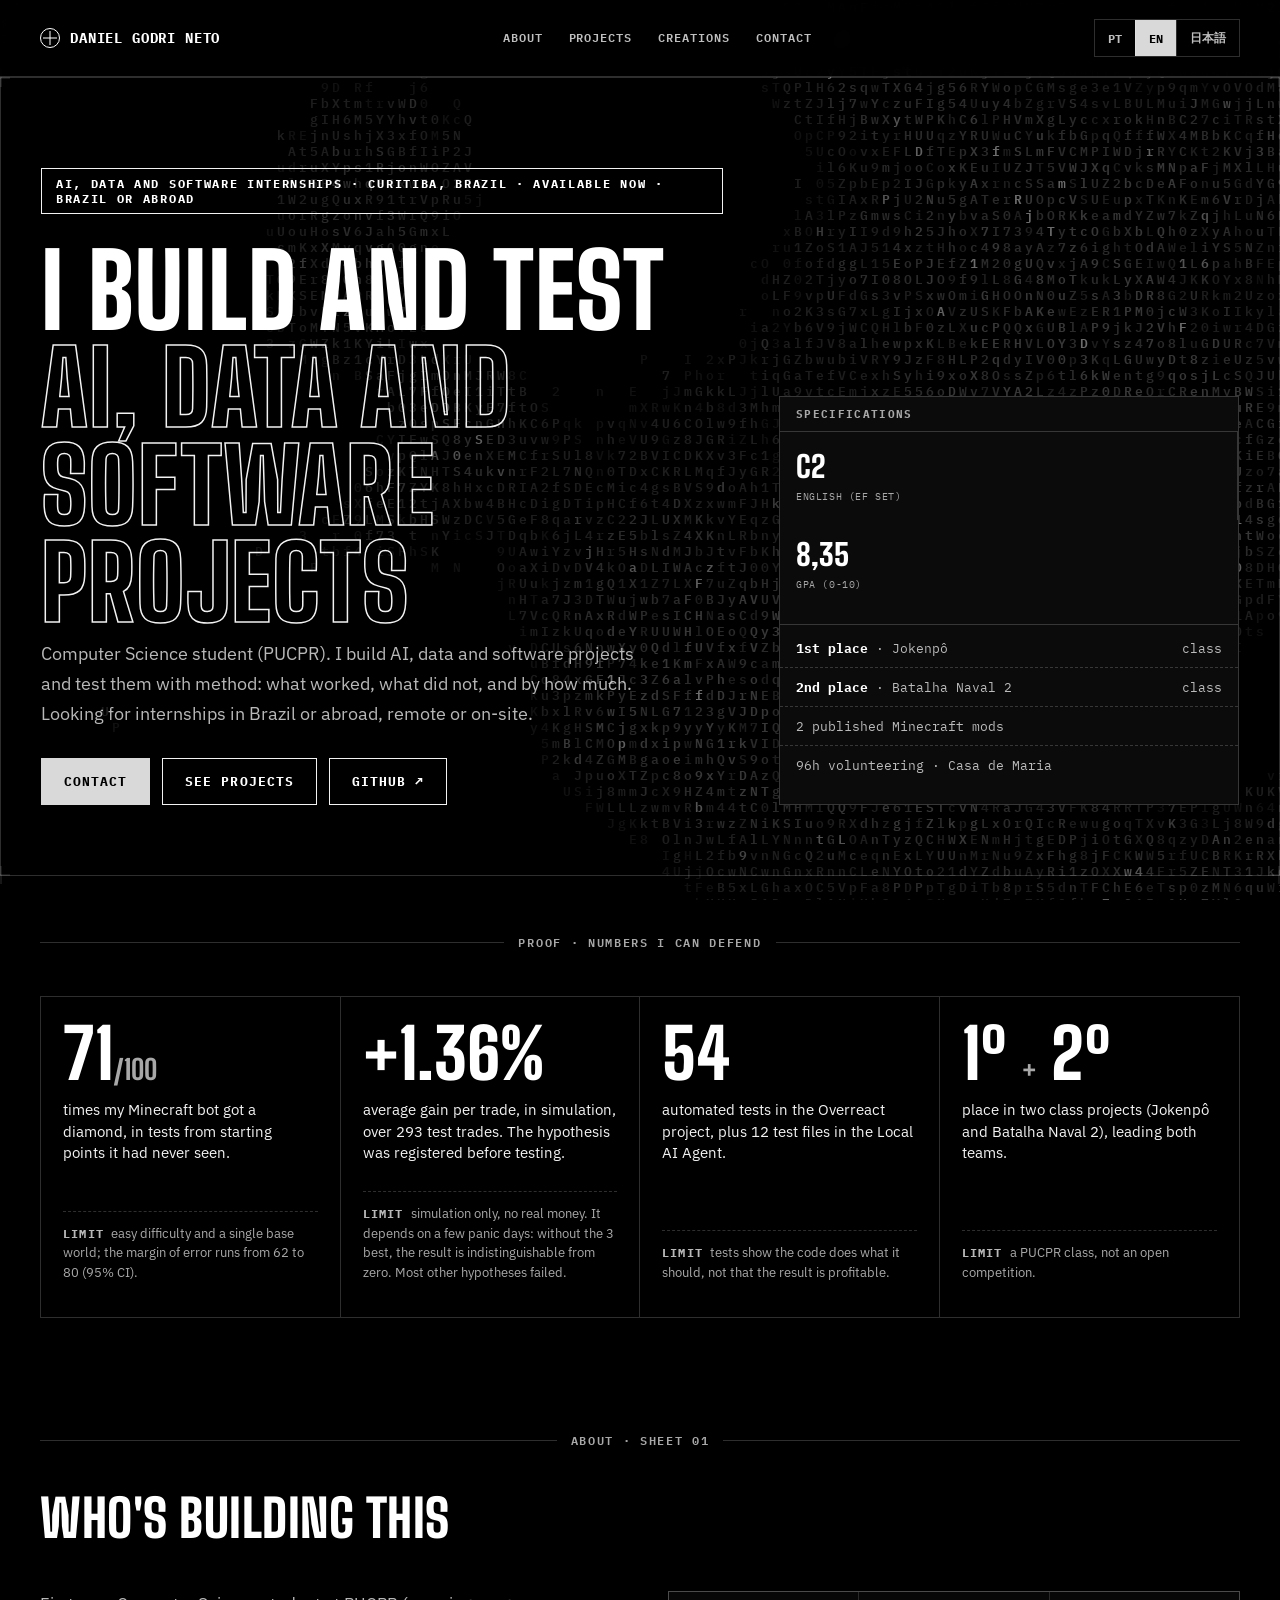
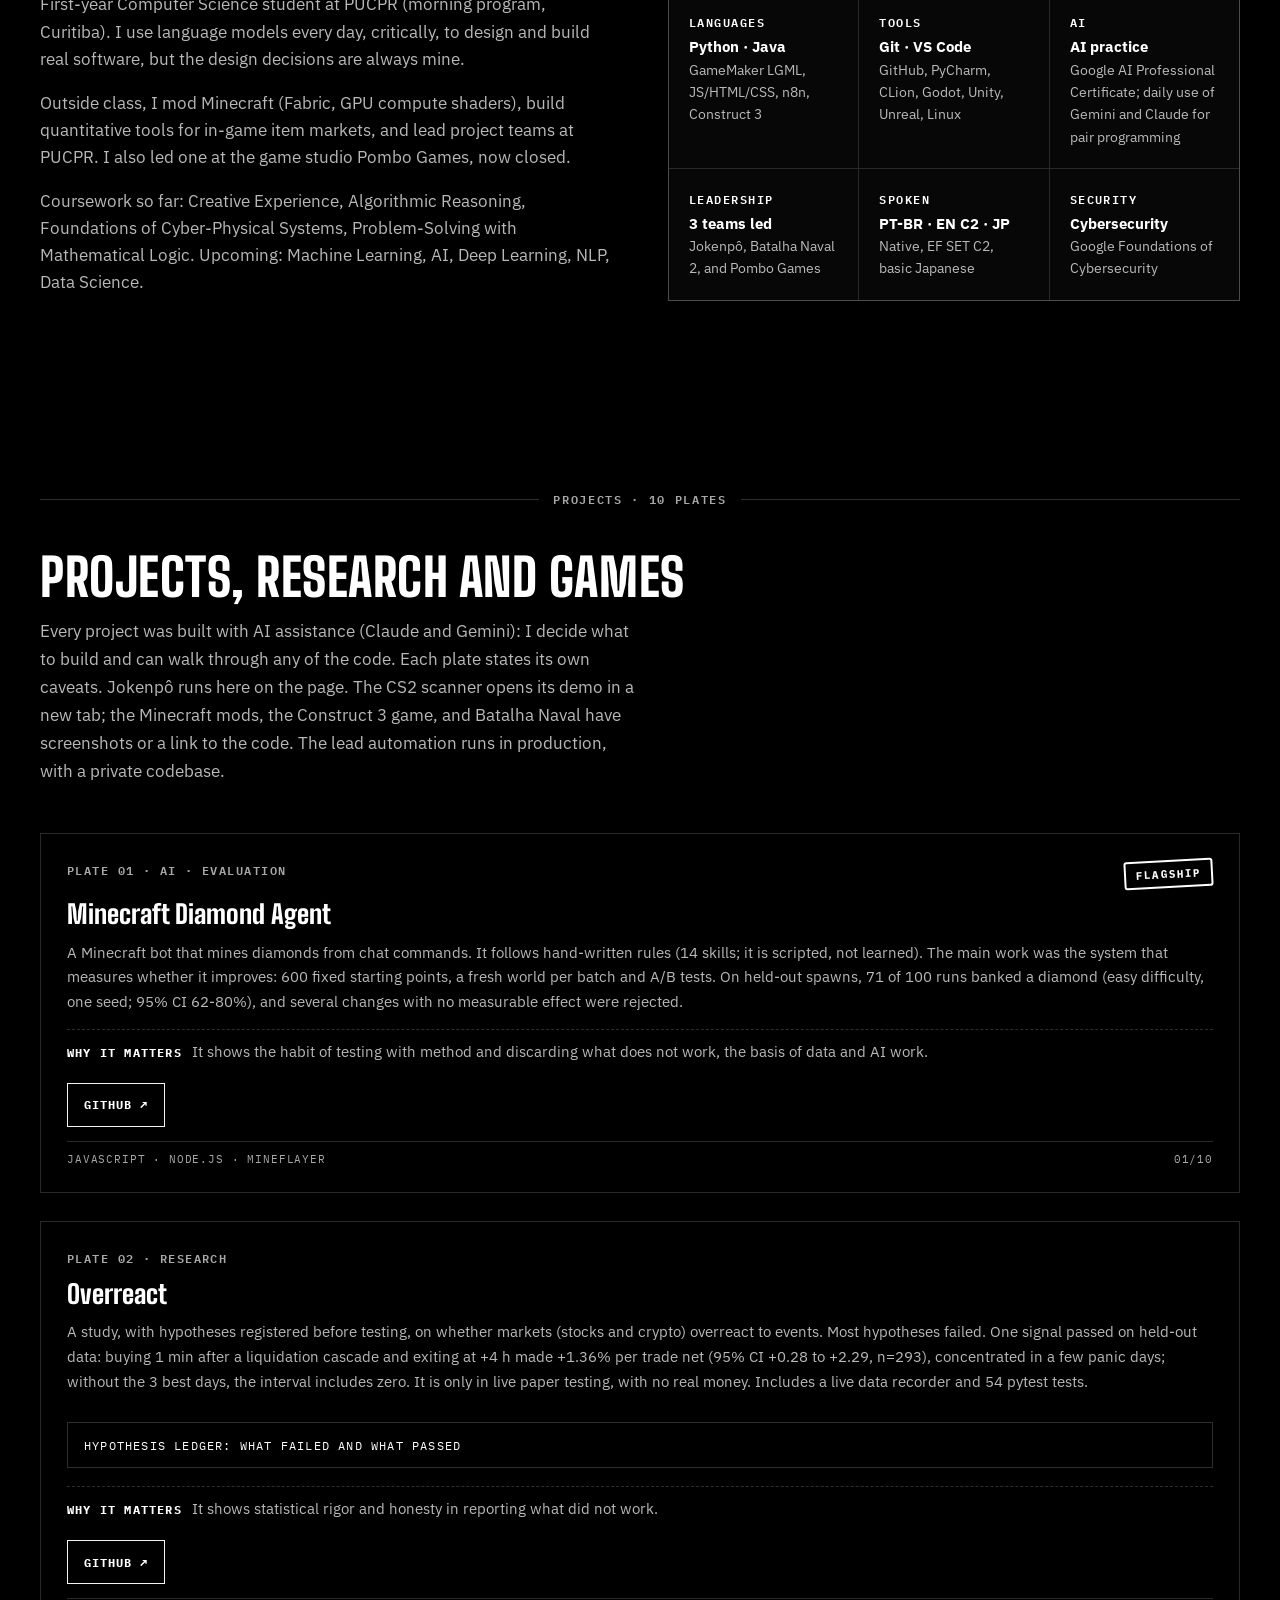
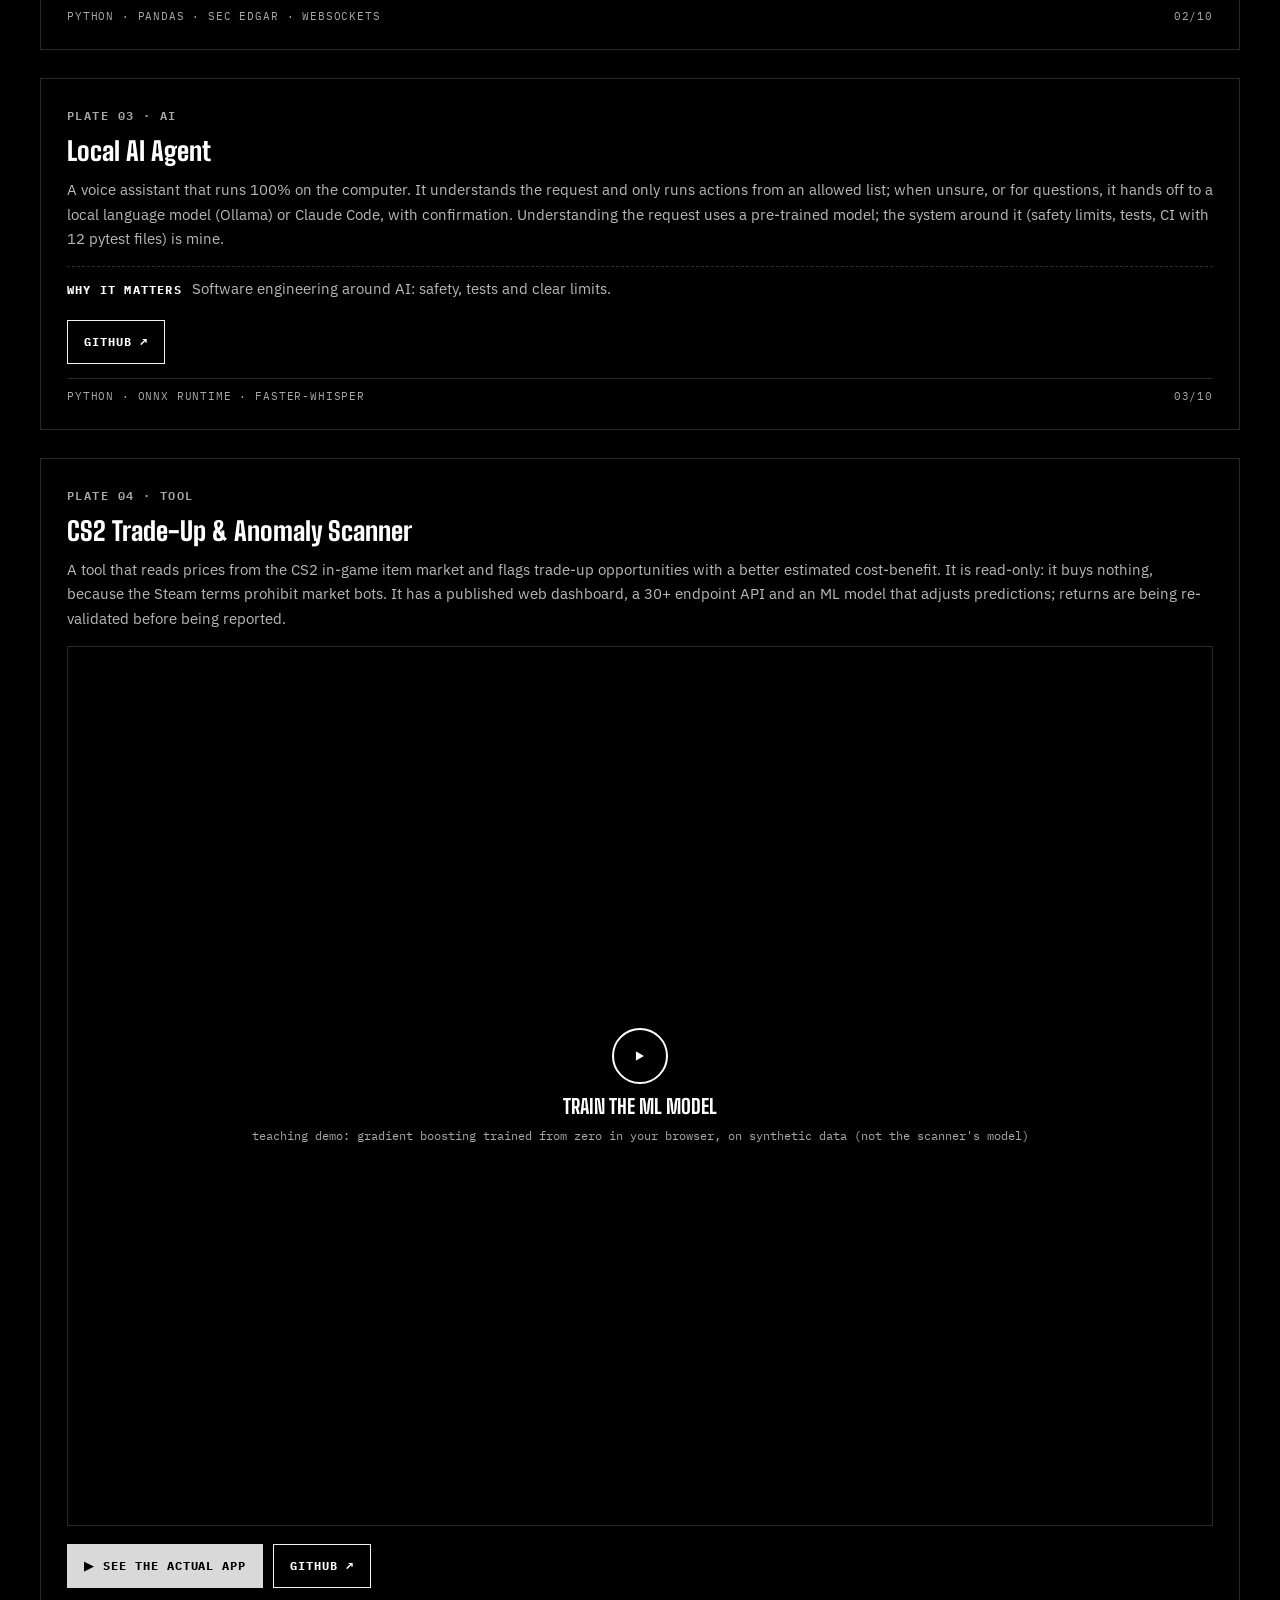
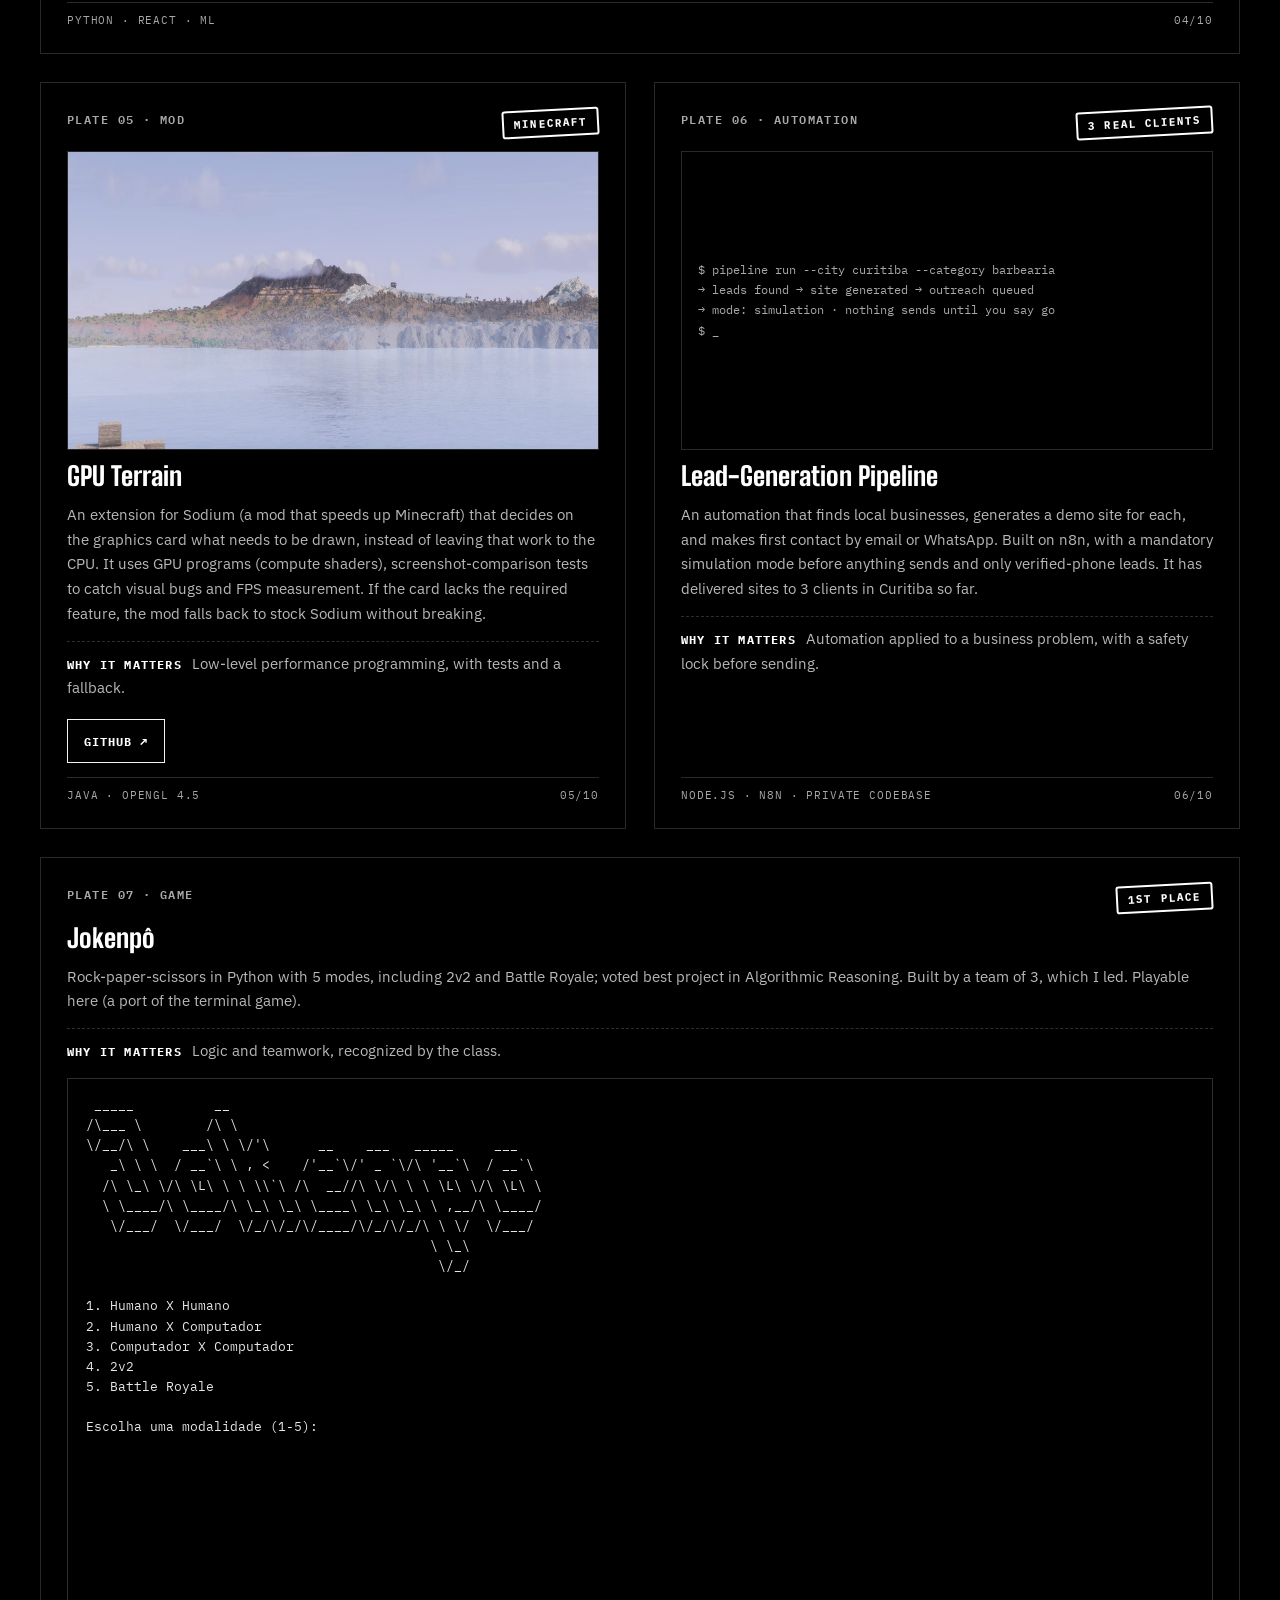
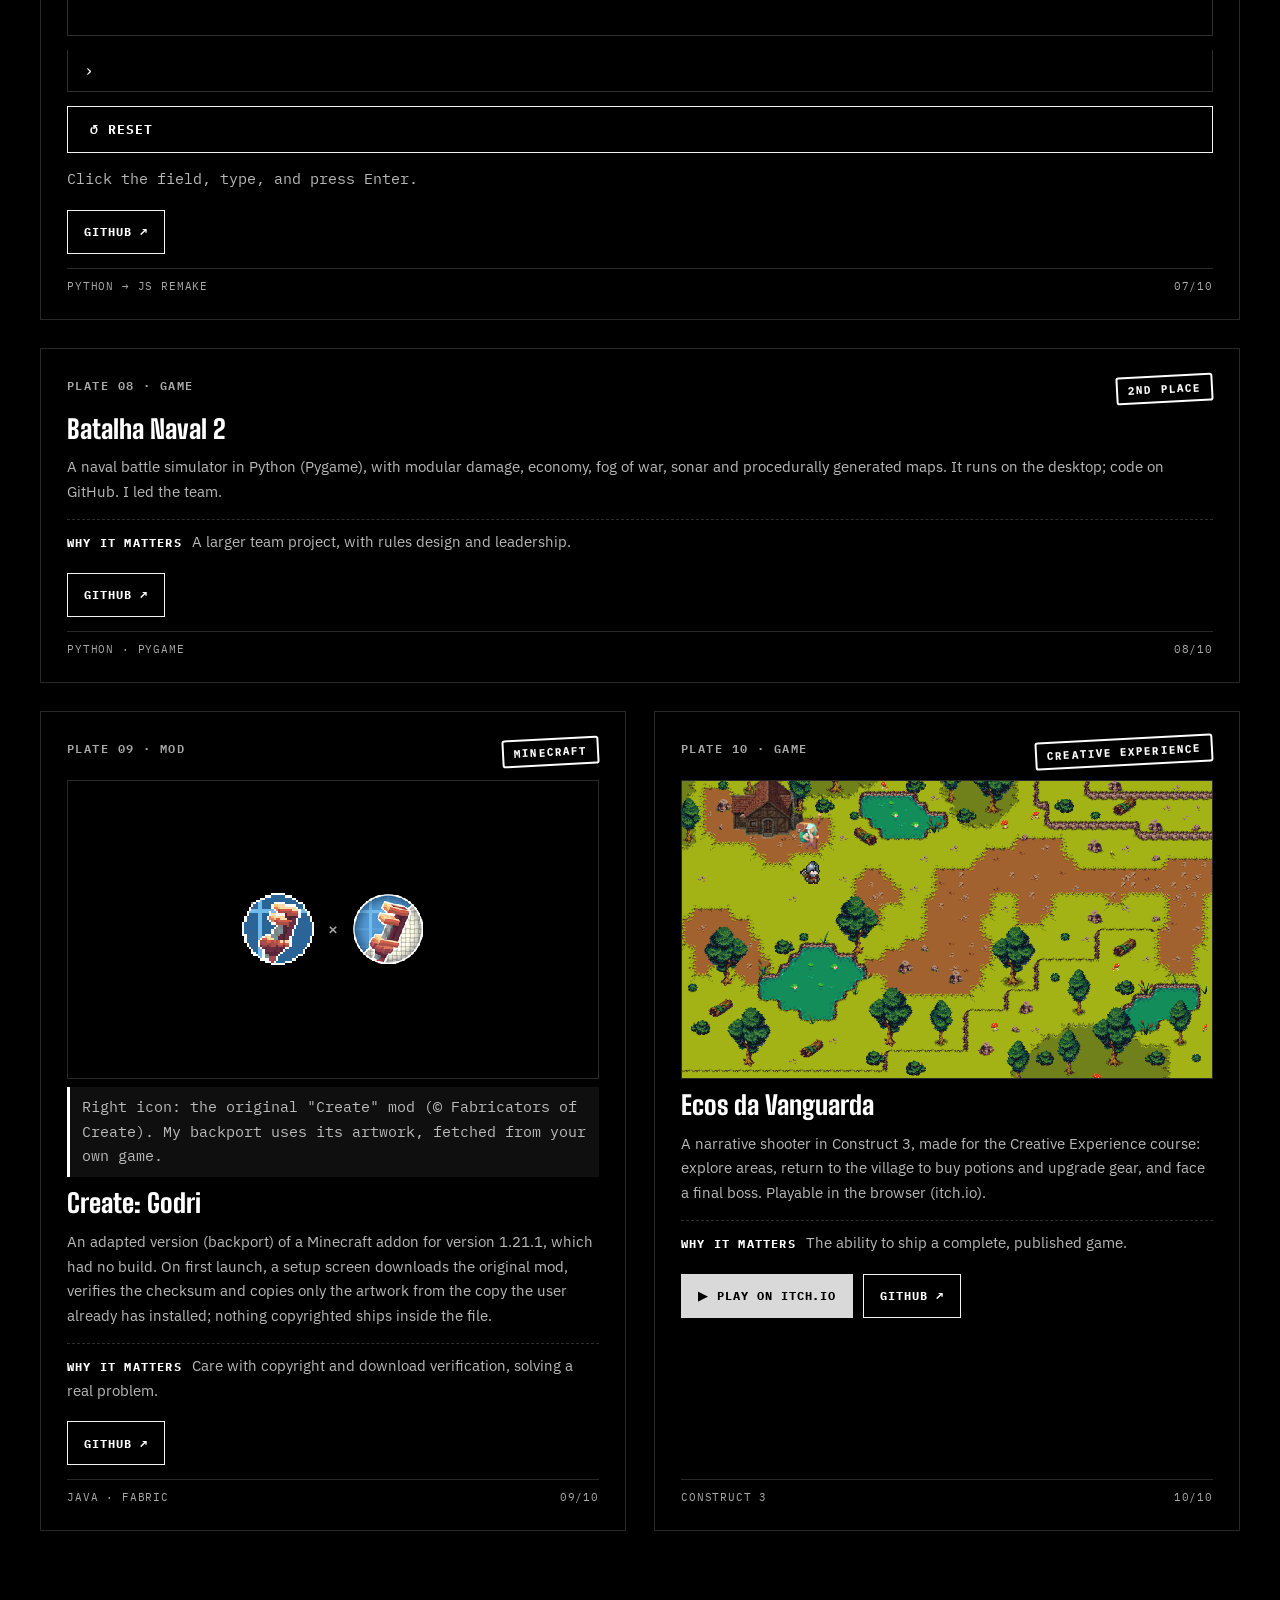
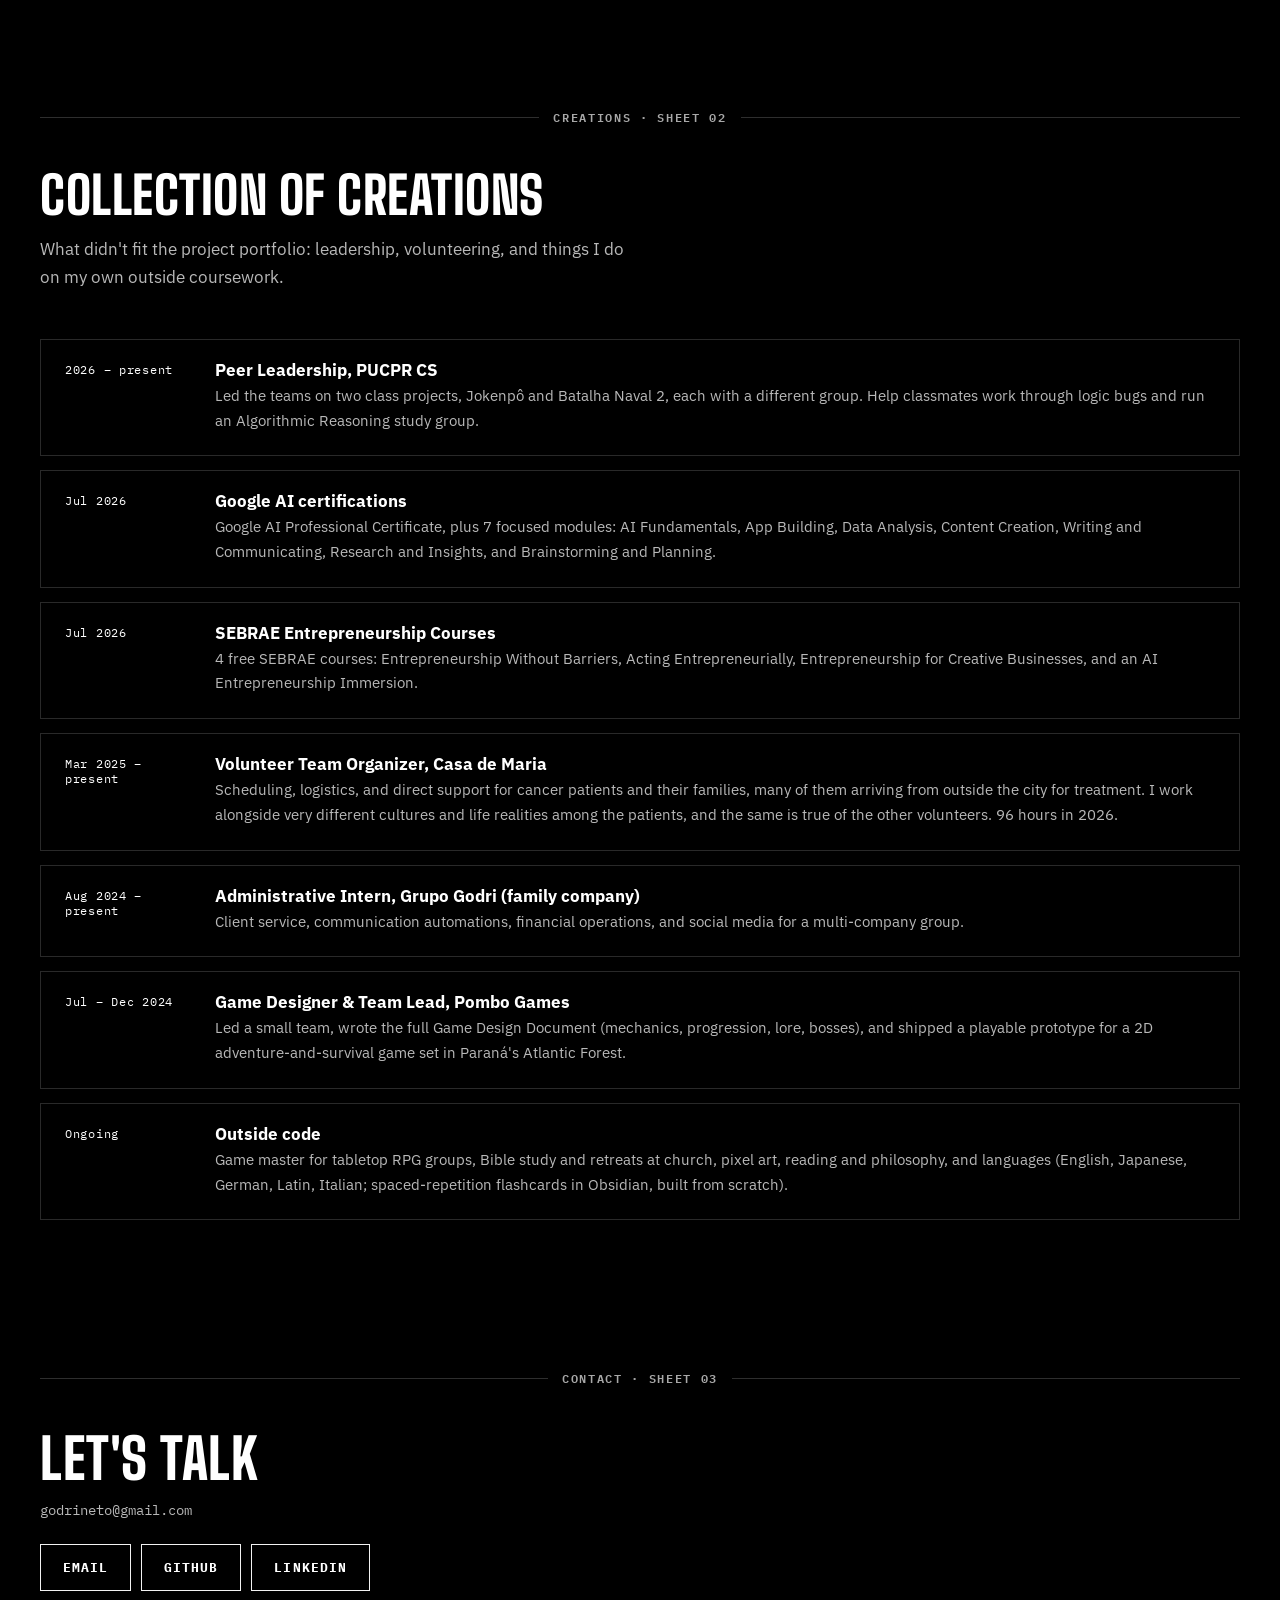
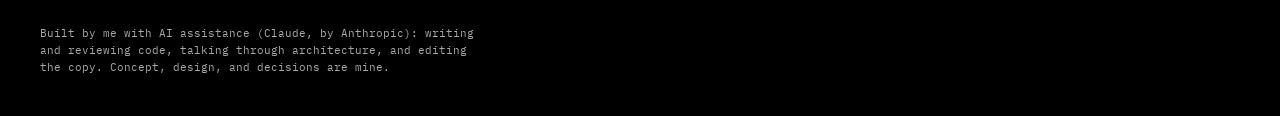
==== commit d6a50fc9: "feat(site): hypothesis ledger, single AI note, plainer proof copy, main landmark, a11y decode" ====
--- a/index.html
+++ b/index.html
@@ -13,10 +13,11 @@
 <meta property="og:image" content="assets/img/og.png">
 <meta name="twitter:card" content="summary_large_image">
 <link rel="icon" href="assets/img/create-godri-icon.png">
-<link rel="stylesheet" href="assets/css/style.css?v=22">
+<link rel="stylesheet" href="https://fonts.googleapis.com/css2?family=Big+Shoulders:wght@500;600;700;800;900&family=IBM+Plex+Sans:wght@400;500;600;700&family=IBM+Plex+Mono:wght@400;500;600;700&display=swap">
+<link rel="stylesheet" href="assets/css/style.css?v=24">
 </head>
 <body>
-<a class="skip-link" href="#projects"><span data-lang="pt">Ir para os projetos</span><span data-lang="en">Skip to projects</span><span data-lang="jp">プロジェクトへ</span></a>
+<a class="skip-link" href="#main"><span data-lang="pt">Ir para o conteúdo</span><span data-lang="en">Skip to content</span><span data-lang="jp">本文へ</span></a>
 <canvas class="ascii-bg" aria-hidden="true"></canvas>
 
 <nav class="nav">
@@ -45,11 +46,11 @@
     <span class="cross cross--bl"></span><span class="cross cross--br"></span>
     <div class="hero__inner">
       <div class="reveal">
-        <span class="eyebrow"><span data-lang="pt">Estágio em IA, dados e software · Brasil e exterior, remoto ou presencial</span><span data-lang="en">AI, data and software internships · Brazil and abroad, remote or on-site</span><span data-lang="jp">AI・データ・ソフトウェアのインターンを探しています</span></span>
+        <span class="eyebrow"><span data-lang="pt">Estágio em IA, dados e software · Curitiba · início imediato · Brasil ou exterior</span><span data-lang="en">AI, data and software internships · Curitiba, Brazil · available now · Brazil or abroad</span><span data-lang="jp">AI・データ・ソフトウェアのインターンを探しています</span></span>
         <h1>
-          <span data-lang="pt">Eu construo sistemas<br><span class="outline">de IA, dados e software</span></span>
-          <span data-lang="en">I build systems<br><span class="outline">in AI, data and software</span></span>
-          <span data-lang="jp">僕はシステムを作る<br><span class="outline">AI、データ、ソフトウェア</span></span>
+          <span data-lang="pt">Eu construo e testo<br><span class="outline">projetos de IA, dados e software</span></span>
+          <span data-lang="en">I build and test<br><span class="outline">AI, data and software projects</span></span>
+          <span data-lang="jp">僕は作って、検証する<br><span class="outline">AI・データ・ソフトウェアのプロジェクト</span></span>
         </h1>
         <p class="lead">
           <span data-lang="pt">Estudante de Ciência da Computação (PUCPR). Construo projetos de IA, dados e software e testo com método: o que funcionou, o que não funcionou e quanto. Procuro estágio no Brasil ou no exterior, remoto ou presencial.</span>
@@ -79,11 +80,12 @@
   </div>
 </header>
 
+<main id="main">
 <section id="proof" class="proof">
   <div class="container">
     <div class="dim reveal"><span data-lang="pt">PROVA · NÚMEROS QUE EU CONSIGO DEFENDER</span><span data-lang="en">PROOF · NUMBERS I CAN DEFEND</span><span data-lang="jp">根拠 · 説明できる数字</span></div>
     <div class="proof__grid">
-<div class="proof__item reveal"><b class="proof__num"><span class="count">71</span><small>/100</small></b><p class="proof__label"><span data-lang="pt">execuções do bot de Minecraft guardaram um diamante, em spawns reservados para teste.</span><span data-lang="en">runs of the Minecraft bot banked a diamond, on held-out spawns.</span><span data-lang="jp">テスト用に確保したスポーンで、Minecraftボットがダイヤモンドを確保した回数。</span></p><p class="proof__limit"><b><span data-lang="pt">Limite</span><span data-lang="en">Limit</span><span data-lang="jp">限界</span></b> <span data-lang="pt">dificuldade fácil, uma seed; IC 95% de 62 a 80.</span><span data-lang="en">easy difficulty, one seed; 95% CI 62 to 80.</span><span data-lang="jp">難易度イージー、シード1つ。95%信頼区間 62〜80。</span></p></div><div class="proof__item reveal"><b class="proof__num"><span class="count" data-lang="pt">+1,36%</span><span class="count" data-lang="en">+1.36%</span><span class="count" data-lang="jp">+1.36%</span></b><p class="proof__label"><span data-lang="pt">por operação, líquido, nos dados reservados (n=293). Hipótese registrada antes do teste.</span><span data-lang="en">per trade, net, on held-out data (n=293). Hypothesis registered before testing.</span><span data-lang="jp">取り置いたデータでのコスト控除後の1取引あたり(n=293)。検証前に仮説を登録。</span></p><p class="proof__limit"><b><span data-lang="pt">Limite</span><span data-lang="en">Limit</span><span data-lang="jp">限界</span></b> <span data-lang="pt">só simulação, sem dinheiro real; concentrado em poucos dias de pânico; sem os 3 melhores dias, o IC inclui zero. A maioria das outras hipóteses falhou.</span><span data-lang="en">simulation only, no real money; concentrated in a few panic days; without the 3 best days, the CI includes zero. Most other hypotheses failed.</span><span data-lang="jp">シミュレーションのみ、実資金なし。ごく少数のパニック日に集中。上位3日を除くと区間は0を含む。他の仮説の多くは失敗。</span></p></div><div class="proof__item reveal"><b class="proof__num"><span class="count">54</span></b><p class="proof__label"><span data-lang="pt">testes automatizados no projeto Overreact, mais 12 arquivos de teste no Local AI Agent.</span><span data-lang="en">automated tests in the Overreact project, plus 12 test files in the Local AI Agent.</span><span data-lang="jp">Overreactの自動テスト数。Local AI Agentには別に12個のテストファイル。</span></p><p class="proof__limit"><b><span data-lang="pt">Limite</span><span data-lang="en">Limit</span><span data-lang="jp">限界</span></b> <span data-lang="pt">testes mostram que o código faz o previsto, não que o resultado dá lucro.</span><span data-lang="en">tests show the code does what it should, not that the result is profitable.</span><span data-lang="jp">テストはコードが想定通り動くことを示すもので、利益を保証しません。</span></p></div><div class="proof__item reveal"><b class="proof__num"><span class="count">1</span>º <small>+</small> <span class="count">2</span>º</b><p class="proof__label"><span data-lang="pt">lugar em dois projetos de turma (Jokenpô e Batalha Naval 2), liderando as duas equipes.</span><span data-lang="en">place in two class projects (Jokenpô and Batalha Naval 2), leading both teams.</span><span data-lang="jp">2つの授業プロジェクト(JokenpôとBatalha Naval 2)での順位。どちらもチームを率いました。</span></p><p class="proof__limit"><b><span data-lang="pt">Limite</span><span data-lang="en">Limit</span><span data-lang="jp">限界</span></b> <span data-lang="pt">turma da PUCPR, não uma competição aberta.</span><span data-lang="en">a PUCPR class, not an open competition.</span><span data-lang="jp">PUCPRのクラス内で、公開コンペではありません。</span></p></div>    </div>
+<div class="proof__item reveal"><b class="proof__num"><span class="count">71</span><small>/100</small></b><p class="proof__label"><span data-lang="pt">vezes que meu robô de Minecraft conseguiu um diamante, em testes com pontos de partida que ele nunca tinha visto.</span><span data-lang="en">times my Minecraft bot got a diamond, in tests from starting points it had never seen.</span><span data-lang="jp">テスト用に確保したスポーンで、Minecraftボットがダイヤモンドを確保した回数。</span></p><p class="proof__limit"><b><span data-lang="pt">Limite</span><span data-lang="en">Limit</span><span data-lang="jp">限界</span></b> <span data-lang="pt">dificuldade fácil e um único mundo-base; a margem de erro vai de 62 a 80 (IC 95%).</span><span data-lang="en">easy difficulty and a single base world; the margin of error runs from 62 to 80 (95% CI).</span><span data-lang="jp">難易度イージー、シード1つ。95%信頼区間 62〜80。</span></p></div><div class="proof__item reveal"><b class="proof__num"><span class="count" data-lang="pt">+1,36%</span><span class="count" data-lang="en">+1.36%</span><span class="count" data-lang="jp">+1.36%</span></b><p class="proof__label"><span data-lang="pt">de ganho médio por operação, em simulação, em 293 operações de teste. A hipótese foi registrada antes de testar.</span><span data-lang="en">average gain per trade, in simulation, over 293 test trades. The hypothesis was registered before testing.</span><span data-lang="jp">取り置いたデータでのコスト控除後の1取引あたり(n=293)。検証前に仮説を登録。</span></p><p class="proof__limit"><b><span data-lang="pt">Limite</span><span data-lang="en">Limit</span><span data-lang="jp">限界</span></b> <span data-lang="pt">só simulação, sem dinheiro real. Depende de poucos dias de pânico: sem os 3 melhores, o resultado não se distingue de zero. A maioria das outras hipóteses falhou.</span><span data-lang="en">simulation only, no real money. It depends on a few panic days: without the 3 best, the result is indistinguishable from zero. Most other hypotheses failed.</span><span data-lang="jp">シミュレーションのみ、実資金なし。ごく少数のパニック日に集中。上位3日を除くと区間は0を含む。他の仮説の多くは失敗。</span></p></div><div class="proof__item reveal"><b class="proof__num"><span class="count">54</span></b><p class="proof__label"><span data-lang="pt">testes automatizados no projeto Overreact, mais 12 arquivos de teste no Local AI Agent.</span><span data-lang="en">automated tests in the Overreact project, plus 12 test files in the Local AI Agent.</span><span data-lang="jp">Overreactの自動テスト数。Local AI Agentには別に12個のテストファイル。</span></p><p class="proof__limit"><b><span data-lang="pt">Limite</span><span data-lang="en">Limit</span><span data-lang="jp">限界</span></b> <span data-lang="pt">testes mostram que o código faz o previsto, não que o resultado dá lucro.</span><span data-lang="en">tests show the code does what it should, not that the result is profitable.</span><span data-lang="jp">テストはコードが想定通り動くことを示すもので、利益を保証しません。</span></p></div><div class="proof__item reveal"><b class="proof__num"><span class="count">1</span>º <small>+</small> <span class="count">2</span>º</b><p class="proof__label"><span data-lang="pt">lugar em dois projetos de turma (Jokenpô e Batalha Naval 2), liderando as duas equipes.</span><span data-lang="en">place in two class projects (Jokenpô and Batalha Naval 2), leading both teams.</span><span data-lang="jp">2つの授業プロジェクト(JokenpôとBatalha Naval 2)での順位。どちらもチームを率いました。</span></p><p class="proof__limit"><b><span data-lang="pt">Limite</span><span data-lang="en">Limit</span><span data-lang="jp">限界</span></b> <span data-lang="pt">turma da PUCPR, não uma competição aberta.</span><span data-lang="en">a PUCPR class, not an open competition.</span><span data-lang="jp">PUCPRのクラス内で、公開コンペではありません。</span></p></div>    </div>
   </div>
 </section>
 
@@ -140,7 +142,7 @@
     <div class="dim reveal"><span data-lang="pt">PROJETOS · 10 PRANCHAS</span><span data-lang="en">PROJECTS · 10 PLATES</span><span data-lang="jp">プロジェクト · 全10枚</span></div>
     <div class="section-head reveal">
       <h2><span data-lang="pt">Projetos, pesquisa e jogos</span><span data-lang="en">Projects, research and games</span><span data-lang="jp">プロジェクト、研究、ゲーム</span></h2>
-      <p><span data-lang="pt">Jokenpô roda aqui na página. O scanner de CS2 abre a demo em outra aba; os mods, o jogo em Construct 3 e o Batalha Naval têm screenshots ou link para o código. A automação de leads roda em produção, com código fechado.</span><span data-lang="en">Jokenpô runs here on the page. The CS2 scanner opens its demo in a new tab; the Minecraft mods, the Construct 3 game, and Batalha Naval have screenshots or a link to the code. The lead automation runs in production, with a private codebase.</span><span data-lang="jp">じゃんけんはこのページ内で動きます。CS2スキャナーは別タブでデモを開き、MinecraftのMOD、Construct 3のゲーム、バトルシップはスクリーンショットやコードへのリンクを掲載しています。リード獲得の自動化は本番稼働中で、コードは非公開です。</span></p>
+      <p><span data-lang="pt">Todos os projetos foram feitos com assistência de IA (Claude e Gemini): eu decido o que construir e consigo explicar qualquer trecho do código. As ressalvas de cada um estão na própria prancha. Jokenpô roda aqui na página. O scanner de CS2 abre a demo em outra aba; os mods, o jogo em Construct 3 e o Batalha Naval têm screenshots ou link para o código. A automação de leads roda em produção, com código fechado.</span><span data-lang="en">Every project was built with AI assistance (Claude and Gemini): I decide what to build and can walk through any of the code. Each plate states its own caveats. Jokenpô runs here on the page. The CS2 scanner opens its demo in a new tab; the Minecraft mods, the Construct 3 game, and Batalha Naval have screenshots or a link to the code. The lead automation runs in production, with a private codebase.</span><span data-lang="jp">すべてのプロジェクトはAI(ClaudeとGemini)の支援を受けて作りました。何を作るかは自分で決め、コードはどこでも説明できます。各プレートに個別の注意点を書いています。じゃんけんはこのページ内で動きます。CS2スキャナーは別タブでデモを開き、MinecraftのMOD、Construct 3のゲーム、バトルシップはスクリーンショットやコードへのリンクを掲載しています。リード獲得の自動化は本番稼働中で、コードは非公開です。</span></p>
     </div>
 
     <div class="project-grid">
@@ -154,7 +156,6 @@
         <h3>Minecraft Diamond Agent</h3>
         <p><span data-lang="pt">Um robô para Minecraft que minera diamantes a partir de comandos no chat. Ele segue regras escritas à mão (14 habilidades; é scriptado, não aprendido). O trabalho principal foi o sistema que mede se ele melhora: 600 pontos de partida fixos, mundo novo a cada lote e testes A/B. Em spawns reservados para teste, 71 de 100 execuções guardaram um diamante (dificuldade fácil, uma seed; IC 95%: 62-80%), e várias mudanças sem efeito mensurável foram descartadas.</span><span data-lang="en">A Minecraft bot that mines diamonds from chat commands. It follows hand-written rules (14 skills; it is scripted, not learned). The main work was the system that measures whether it improves: 600 fixed starting points, a fresh world per batch and A/B tests. On held-out spawns, 71 of 100 runs banked a diamond (easy difficulty, one seed; 95% CI 62-80%), and several changes with no measurable effect were rejected.</span><span data-lang="jp">チャットのコマンドでダイヤモンドを採掘するMinecraft用ボットです。手書きのルール(14スキル。学習型ではなくスクリプト型)で動きます。主な作業は、改善を測るための評価システムでした: 固定の開始地点600個、バッチごとに新しいワールド、A/Bテスト。テスト用に確保したスポーンでは100回中71回でダイヤモンドを確保(難易度イージー、シード1つ、95%信頼区間 62〜80%)。効果が測れない変更はいくつも却下しました。</span></p>
         <p class="plate__why"><b><span data-lang="pt">Por que importa</span><span data-lang="en">Why it matters</span><span data-lang="jp">なぜ重要か</span></b> <span data-lang="pt">Mostra o hábito de testar com método e descartar o que não funciona, a base do trabalho com dados e IA.</span><span data-lang="en">It shows the habit of testing with method and discarding what does not work, the basis of data and AI work.</span><span data-lang="jp">検証して、効かないものを捨てる習慣を示しています。データとAIの仕事の土台です。</span></p>
-        <p class="plate__note"><span data-lang="pt">Uso de IA: construído com assistência de IA (Claude); explico qualquer trecho do código. O bot é scriptado (não aprendido); o que importa aqui é o sistema de avaliação.</span><span data-lang="en">AI use: built with AI coding assistance (Claude); I can walk through any of the code. The bot is scripted (not learned); the evaluation system is the point.</span><span data-lang="jp">AI利用: AIコーディング支援(Claude)を使って作成。コードはどこでも説明できます。ボットはスクリプト型(学習型ではない)です。重要なのは評価システムです。</span></p>
         <div class="plate__actions">
           <a class="btn" href="https://github.com/DanielGodriNeto/minecraft-agent" target="_blank" rel="noopener">GitHub ↗</a>
         </div>
@@ -168,8 +169,8 @@
         </div>
         <h3>Overreact</h3>
         <p><span data-lang="pt">Estudo, com hipóteses registradas antes dos testes, sobre se o mercado (ações e cripto) reage demais a eventos. A maioria das hipóteses falhou. Um sinal passou nos dados reservados para teste: comprar 1 min após uma cascata de liquidações e sair em 4 h rendeu +1,36% por operação líquido (IC 95% +0,28 a +2,29, n=293), concentrado em poucos dias de pânico; sem os 3 melhores dias, o intervalo inclui zero. Está só em teste ao vivo em paper, sem dinheiro real. Inclui um gravador de dados ao vivo e 54 testes pytest.</span><span data-lang="en">A study, with hypotheses registered before testing, on whether markets (stocks and crypto) overreact to events. Most hypotheses failed. One signal passed on held-out data: buying 1 min after a liquidation cascade and exiting at +4 h made +1.36% per trade net (95% CI +0.28 to +2.29, n=293), concentrated in a few panic days; without the 3 best days, the interval includes zero. It is only in live paper testing, with no real money. Includes a live data recorder and 54 pytest tests.</span><span data-lang="jp">市場(株式と暗号資産)が出来事に過剰反応するかを、検証前に仮説を登録して調べた研究です。ほとんどの仮説は失敗しました。1つのシグナルが検証用に取り置いたデータで通過しました: 清算の連鎖の1分後に買い、4時間後に売ると、コスト控除後で1取引あたり+1.36%(95%信頼区間 +0.28〜+2.29、n=293)。ごく少数のパニック日に集中しており、上位3日を除くと区間は0を含みます。現在はペーパーでのライブ検証のみで、実資金は使っていません。ライブデータの記録機能と54個のpytestテストを備えています。</span></p>
+        <details class="ledger"><summary><span data-lang="pt">Caderno de hipóteses: o que falhou e o que passou</span><span data-lang="en">Hypothesis ledger: what failed and what passed</span><span data-lang="jp">仮説ノート: 失敗したものと通過したもの</span></summary><div class="ledger__row"><span><span data-lang="pt">Preço esticado reverte (small caps)</span><span data-lang="en">Price stretch reverts (small caps)</span><span data-lang="jp">価格の行き過ぎが戻る(小型株)</span></span><b><span data-lang="pt">Falhou</span><span data-lang="en">Failed</span><span data-lang="jp">失敗</span></b><span><span data-lang="pt">acerto de 43 a 47%, média perto de zero; small caps seguem a tendência.</span><span data-lang="en">hit rate 43-47%, mean near zero; small caps trend instead.</span><span data-lang="jp">的中率43〜47%、平均はほぼ0。小型株はむしろトレンドが続く。</span></span></div><div class="ledger__row"><span><span data-lang="pt">Esticão sem 8-K reverte, com 8-K continua</span><span data-lang="en">Stretch without an 8-K reverts, with one continues</span><span data-lang="jp">8-Kなしの行き過ぎは戻り、ありなら続く</span></span><b><span data-lang="pt">Falhou</span><span data-lang="en">Failed</span><span data-lang="jp">失敗</span></b><span><span data-lang="pt">o sinal inverte entre treino e teste.</span><span data-lang="en">the sign flips between train and test.</span><span data-lang="jp">学習データと検証データで符号が逆転。</span></span></div><div class="ledger__row"><span><span data-lang="pt">IA lê a notícia ("caiu, mas a notícia não era ruim")</span><span data-lang="en">LLM reads the news ("dropped, but the news was not bad")</span><span data-lang="jp">AIがニュースを読む(「下がったが悪材料ではない」)</span></span><b><span data-lang="pt">Falhou</span><span data-lang="en">Failed</span><span data-lang="jp">失敗</span></b><span><span data-lang="pt">acerto de 40 a 44% no treino e no teste.</span><span data-lang="en">hit rate 40-44% in train and test.</span><span data-lang="jp">学習・検証ともに的中率40〜44%。</span></span></div><div class="ledger__row"><span><span data-lang="pt">G3: comprar na Binance após listagem na Upbit</span><span data-lang="en">G3: buy on Binance after an Upbit listing</span><span data-lang="jp">G3: Upbit上場後にBinanceで買う</span></span><b><span data-lang="pt">Falhou</span><span data-lang="en">Failed</span><span data-lang="jp">失敗</span></b><span><span data-lang="pt">cerca de -3% por operação (n=82); o movimento acontece no primeiro segundo.</span><span data-lang="en">about -3% per trade (n=82); the move happens in the first second.</span><span data-lang="jp">1取引あたり約-3%(n=82)。値動きは最初の1秒で起きる。</span></span></div><div class="ledger__row"><span><span data-lang="pt">G5: funding muito negativo, comprar à vista</span><span data-lang="en">G5: very negative funding, buy spot</span><span data-lang="jp">G5: 資金調達率が大きく負、現物を買う</span></span><b><span data-lang="pt">Falhou</span><span data-lang="en">Failed</span><span data-lang="jp">失敗</span></b><span><span data-lang="pt">sem poder de previsão.</span><span data-lang="en">no predictive power.</span><span data-lang="jp">予測力なし。</span></span></div><div class="ledger__row"><span><span data-lang="pt">G4: rebote após cascata de liquidações</span><span data-lang="en">G4: rebound after a liquidation cascade</span><span data-lang="jp">G4: 清算の連鎖後の反発</span></span><b class="ok"><span data-lang="pt">Passou (secundário)</span><span data-lang="en">Passed (secondary)</span><span data-lang="jp">通過(二次的)</span></b><span><span data-lang="pt">+1,36% por operação líquido, IC 95% de +0,28 a +2,29, n=293. Sem os 3 melhores dias, o intervalo cruza zero. Em teste ao vivo só em simulação.</span><span data-lang="en">+1.36% per trade net, 95% CI +0.28 to +2.29, n=293. Without the 3 best days, the interval crosses zero. Live testing in simulation only.</span><span data-lang="jp">コスト控除後で1取引あたり+1.36%、95%信頼区間 +0.28〜+2.29、n=293。上位3日を除くと区間は0をまたぐ。ライブ検証はシミュレーションのみ。</span></span></div></details>
         <p class="plate__why"><b><span data-lang="pt">Por que importa</span><span data-lang="en">Why it matters</span><span data-lang="jp">なぜ重要か</span></b> <span data-lang="pt">Mostra rigor estatístico e honestidade ao reportar o que não deu certo.</span><span data-lang="en">It shows statistical rigor and honesty in reporting what did not work.</span><span data-lang="jp">統計的な厳密さと、うまくいかなかったことを正直に報告する姿勢を示しています。</span></p>
-        <p class="plate__note"><span data-lang="pt">Uso de IA: construído com assistência de IA (Claude); explico qualquer trecho do código. Os resultados são meus; o escopo e a metodologia estão no README.</span><span data-lang="en">AI use: built with AI coding assistance (Claude); I can walk through any of the code. The results are mine; scope and method are in the README.</span><span data-lang="jp">AI利用: AIコーディング支援(Claude)を使って作成。コードはどこでも説明できます。結果は自分のものです。範囲と手法はREADMEにあります。</span></p>
         <div class="plate__actions">
           <a class="btn" href="https://github.com/DanielGodriNeto/overreact" target="_blank" rel="noopener">GitHub ↗</a>
         </div>
@@ -184,7 +185,6 @@
         <h3>Local AI Agent</h3>
         <p><span data-lang="pt">Assistente de voz que roda 100% no computador. Ele entende o pedido e só executa ações de uma lista permitida; se estiver em dúvida ou for uma pergunta, passa para um modelo de linguagem local (Ollama) ou o Claude Code, com confirmação. O entendimento do pedido usa um modelo pré-treinado; o sistema ao redor (limites de segurança, testes, CI com 12 arquivos pytest) é meu.</span><span data-lang="en">A voice assistant that runs 100% on the computer. It understands the request and only runs actions from an allowed list; when unsure, or for questions, it hands off to a local language model (Ollama) or Claude Code, with confirmation. Understanding the request uses a pre-trained model; the system around it (safety limits, tests, CI with 12 pytest files) is mine.</span><span data-lang="jp">100%ローカルで動く音声アシスタントです。依頼を理解し、許可リストにある操作だけを実行します。迷う場合や質問は、ローカルの言語モデル(Ollama)かClaude Codeに回し、確認を取ります。依頼の理解は事前学習済みモデルを使い、その周りのシステム(安全上の制限、テスト、12個のpytestファイルによるCI)が自分の作業です。</span></p>
         <p class="plate__why"><b><span data-lang="pt">Por que importa</span><span data-lang="en">Why it matters</span><span data-lang="jp">なぜ重要か</span></b> <span data-lang="pt">Engenharia de software em volta da IA: segurança, testes e limites claros.</span><span data-lang="en">Software engineering around AI: safety, tests and clear limits.</span><span data-lang="jp">AIの周りのソフトウェア工学です: 安全性、テスト、明確な限界。</span></p>
-        <p class="plate__note"><span data-lang="pt">Uso de IA: construído com assistência de IA (Claude); explico qualquer trecho do código. A parte de classificação usa um modelo pré-treinado; o meu é o sistema ao redor.</span><span data-lang="en">AI use: built with AI coding assistance (Claude); I can walk through any of the code. Intent classification uses a pre-trained model; the surrounding system is mine.</span><span data-lang="jp">AI利用: AIコーディング支援(Claude)を使って作成。コードはどこでも説明できます。意図分類は事前学習済みモデルを使用。周辺のシステムは自分で作りました。</span></p>
         <div class="plate__actions">
           <a class="btn" href="https://github.com/DanielGodriNeto/local-ai-agent" target="_blank" rel="noopener">GitHub ↗</a>
         </div>
@@ -198,14 +198,13 @@
           
         </div>
         <h3>CS2 Trade-Up &amp; Anomaly Scanner</h3>
-        <p><span data-lang="pt">Ferramenta que lê preços do mercado de itens do CS2 e aponta oportunidades com melhor retorno estimado. Só lê dados: não compra nada, porque os Termos da Steam proíbem robôs de mercado. Tem painel web publicado, API com 30+ endpoints e um modelo de ML que ajusta as previsões; os retornos estão sendo revalidados antes de serem divulgados.</span><span data-lang="en">A tool that reads prices from the CS2 in-game item market and flags opportunities with a better estimated return. It is read-only: it buys nothing, because the Steam terms prohibit market bots. It has a published web dashboard, a 30+ endpoint API and an ML model that adjusts predictions; returns are being re-validated before being reported.</span><span data-lang="jp">CS2のゲーム内アイテム市場の価格を読み取り、推定リターンの高い機会を提示するツールです。読み取り専用で、購入は一切しません(Steamの規約がボットを禁止しているため)。公開済みのWebダッシュボード、30以上のエンドポイントを持つAPI、予測を調整するMLモデルを備え、リターンは公開前に再検証中です。</span></p>
-        <p class="plate__note"><span data-lang="pt">Uso de IA: construído com assistência de IA (Claude e Gemini); explico qualquer trecho do código. Concepção, arquitetura e estratégia do scanner são minhas.</span><span data-lang="en">AI use: built with AI coding assistance (Claude and Gemini); I can walk through any of the code. The scanner's concept, architecture, and strategy are mine.</span><span data-lang="jp">AI利用: AIコーディング支援(ClaudeとGemini)を使って作成。コードはどこでも説明できます。スキャナーの構想、設計、戦略は自分自身によるものです。</span></p>
+        <p><span data-lang="pt">Ferramenta que lê preços do mercado de itens do CS2 e aponta oportunidades de troca com melhor custo-benefício estimado. Só lê dados: não compra nada, porque os Termos da Steam proíbem robôs de mercado. Tem painel web publicado, API com 30+ endpoints e um modelo de ML que ajusta as previsões; os retornos estão sendo revalidados antes de serem divulgados.</span><span data-lang="en">A tool that reads prices from the CS2 in-game item market and flags trade-up opportunities with a better estimated cost-benefit. It is read-only: it buys nothing, because the Steam terms prohibit market bots. It has a published web dashboard, a 30+ endpoint API and an ML model that adjusts predictions; returns are being re-validated before being reported.</span><span data-lang="jp">CS2のゲーム内アイテム市場の価格を読み取り、推定コストパフォーマンスの高いトレードアップの機会を提示するツールです。読み取り専用で、購入は一切しません(Steamの規約がボットを禁止しているため)。公開済みのWebダッシュボード、30以上のエンドポイントを持つAPI、予測を調整するMLモデルを備え、リターンは公開前に再検証中です。</span></p>
 
         <div class="play-frame play-frame--tall" data-lazy-game data-game-src="tools/ml-sandbox/index.html" data-game-title="ML Training Sandbox">
           <button type="button" class="play-frame__trigger">
             <span class="play-frame__icon">▶</span>
             <span><span data-lang="pt">Treinar o modelo de ML</span><span data-lang="en">Train the ML model</span><span data-lang="jp">MLモデルを訓練する</span></span>
-            <span class="play-frame__note"><span data-lang="pt">gradient boosting treinado do zero, no seu navegador</span><span data-lang="en">gradient boosting trained from zero, in your browser</span><span data-lang="jp">勾配ブースティングをゼロから訓練、ブラウザ内で実行</span></span>
+            <span class="play-frame__note"><span data-lang="pt">demo didático: gradient boosting treinado do zero no seu navegador, com dados sintéticos (não é o modelo do scanner)</span><span data-lang="en">teaching demo: gradient boosting trained from zero in your browser, on synthetic data (not the scanner's model)</span><span data-lang="jp">学習用デモ: ブラウザ内でゼロから勾配ブースティングを訓練、合成データを使用(スキャナーのモデルではありません)</span></span>
           </button>
         </div>
 
@@ -228,7 +227,6 @@
         <h3>GPU Terrain</h3>
         <p><span data-lang="pt">Extensão do Sodium (mod que acelera o Minecraft) que decide na placa de vídeo o que precisa ser desenhado, em vez de deixar essa conta para o processador. Usa programas de GPU (compute shaders), testes de comparação de capturas de tela para achar erros visuais e medição de FPS. Se a placa não tiver o recurso necessário, o mod volta ao Sodium normal sem quebrar.</span><span data-lang="en">An extension for Sodium (a mod that speeds up Minecraft) that decides on the graphics card what needs to be drawn, instead of leaving that work to the CPU. It uses GPU programs (compute shaders), screenshot-comparison tests to catch visual bugs and FPS measurement. If the card lacks the required feature, the mod falls back to stock Sodium without breaking.</span><span data-lang="jp">Sodium(Minecraftを高速化するMOD)の拡張で、何を描画すべきかの判断をCPUではなくグラフィックスカード上で行います。GPUプログラム(コンピュートシェーダー)、視覚的なバグを見つけるスクリーンショット比較テスト、FPS計測を備えています。必要な機能がないGPUでは、壊れずに通常のSodiumに戻ります。</span></p>
         <p class="plate__why"><b><span data-lang="pt">Por que importa</span><span data-lang="en">Why it matters</span><span data-lang="jp">なぜ重要か</span></b> <span data-lang="pt">Programação de desempenho de baixo nível, com testes e plano B.</span><span data-lang="en">Low-level performance programming, with tests and a fallback.</span><span data-lang="jp">低レベルの性能プログラミングです。テストとフォールバック付き。</span></p>
-        <p class="plate__note"><span data-lang="pt">Uso de IA: construído com assistência de IA (Claude e Gemini); explico qualquer trecho do código. Arquitetura dos compute shaders e todas as decisões técnicas são minhas.</span><span data-lang="en">AI use: built with AI coding assistance (Claude and Gemini); I can walk through any of the code. The compute-shader architecture and every technical decision are mine.</span><span data-lang="jp">AI利用: AIコーディング支援(ClaudeとGemini)を使って作成。コードはどこでも説明できます。コンピュートシェーダーの設計とすべての技術的判断は自分自身によるものです。</span></p>
         <div class="plate__actions">
           <a class="btn" href="https://github.com/DanielGodriNeto/Godri-Culling" target="_blank" rel="noopener">GitHub ↗</a>
         </div>
@@ -250,7 +248,6 @@
         <h3><span data-lang="pt">Pipeline de Geração de Leads</span><span data-lang="en">Lead-Generation Pipeline</span><span data-lang="jp">リード獲得パイプライン</span></h3>
         <p><span data-lang="pt">Automação que encontra negócios locais, gera um site de demonstração para cada um e faz o primeiro contato por e-mail ou WhatsApp. Feita no n8n, com modo de simulação obrigatório antes de qualquer envio e só com leads de telefone verificado. Já entregou sites para 3 clientes em Curitiba.</span><span data-lang="en">An automation that finds local businesses, generates a demo site for each, and makes first contact by email or WhatsApp. Built on n8n, with a mandatory simulation mode before anything sends and only verified-phone leads. It has delivered sites to 3 clients in Curitiba so far.</span><span data-lang="jp">地域の店舗を見つけ、それぞれにデモサイトを作り、メールかWhatsAppで最初の連絡を取る自動化です。n8nで構築し、送信前に必ずシミュレーションモードを通し、電話番号が確認できたリードだけを対象にします。これまでにクリチバの3社へサイトを納品しました。</span></p>
         <p class="plate__why"><b><span data-lang="pt">Por que importa</span><span data-lang="en">Why it matters</span><span data-lang="jp">なぜ重要か</span></b> <span data-lang="pt">Automação aplicada a um problema de negócio, com trava de segurança antes do envio.</span><span data-lang="en">Automation applied to a business problem, with a safety lock before sending.</span><span data-lang="jp">事業課題への自動化で、送信前に安全装置があります。</span></p>
-        <p class="plate__note"><span data-lang="pt">Uso de IA: construído com assistência de IA (Claude e Gemini); explico qualquer trecho do código. Estratégia do funil e todas as decisões de negócio são minhas.</span><span data-lang="en">AI use: built with AI coding assistance (Claude and Gemini); I can walk through any of the code. The funnel strategy and every business decision are mine.</span><span data-lang="jp">AI利用: AIコーディング支援(ClaudeとGemini)を使って作成。コードはどこでも説明できます。ファネル戦略とすべての事業判断は自分自身によるものです。</span></p>
         <div class="plate__foot"><span>Node.js · n8n · <span data-lang="pt">código privado</span><span data-lang="en">private codebase</span><span data-lang="jp">非公開コード</span></span><span>06/10</span></div>
       </article>
 
@@ -285,7 +282,6 @@
         <h3>Batalha Naval 2</h3>
         <p><span data-lang="pt">Simulador de batalha naval em Python (Pygame), com dano por módulos, economia, névoa de guerra, sonar e mapas gerados automaticamente. Roda no computador; código no GitHub. Liderei a equipe.</span><span data-lang="en">A naval battle simulator in Python (Pygame), with modular damage, economy, fog of war, sonar and procedurally generated maps. It runs on the desktop; code on GitHub. I led the team.</span><span data-lang="jp">Pygame製の海戦シミュレーターです。モジュール式のダメージ、経済、戦場の霧、ソナー、自動生成マップを備えています。デスクトップで動き、コードはGitHubにあります。チームを率いました。</span></p>
         <p class="plate__why"><b><span data-lang="pt">Por que importa</span><span data-lang="en">Why it matters</span><span data-lang="jp">なぜ重要か</span></b> <span data-lang="pt">Projeto maior, em grupo, com design de regras e liderança.</span><span data-lang="en">A larger team project, with rules design and leadership.</span><span data-lang="jp">規模の大きいチームプロジェクトで、ルール設計とリーダーシップを示しています。</span></p>
-        <p class="plate__note"><span data-lang="pt">Uso de IA: construído com assistência de IA (Claude e Gemini); explico qualquer trecho do código. Design do jogo, regras e liderança da equipe são meus.</span><span data-lang="en">AI use: built with AI coding assistance (Claude and Gemini); I can walk through any of the code. The game design, rules, and team leadership are mine.</span><span data-lang="jp">AI利用: AIコーディング支援(ClaudeとGemini)を使って作成。コードはどこでも説明できます。ゲームデザイン、ルール、チームのリーダーシップは自分自身によるものです。</span></p>
         <div class="plate__actions">
           <a class="btn" href="https://github.com/DanielGodriNeto/Jogo-battleship" target="_blank" rel="noopener">GitHub ↗</a>
         </div>
@@ -309,7 +305,6 @@
         <h3>Create: Godri</h3>
         <p><span data-lang="pt">Versão adaptada (backport) de um addon de Minecraft para a versão 1.21.1, que não tinha build. Na primeira execução, uma tela de setup baixa o mod original, confere o checksum e copia só a arte do jogo que o usuário já tem instalado; nada protegido por direitos autorais vai dentro do arquivo.</span><span data-lang="en">An adapted version (backport) of a Minecraft addon for version 1.21.1, which had no build. On first launch, a setup screen downloads the original mod, verifies the checksum and copies only the artwork from the copy the user already has installed; nothing copyrighted ships inside the file.</span><span data-lang="jp">Minecraft 1.21.1向けに、ビルドが存在しなかったアドオンをバックポートしました。初回起動時にセットアップ画面が元のMODをダウンロードしてチェックサムを検証し、すでにインストール済みの本体から素材だけをコピーします。著作権で保護されたものは.jarに含まれません。</span></p>
         <p class="plate__why"><b><span data-lang="pt">Por que importa</span><span data-lang="en">Why it matters</span><span data-lang="jp">なぜ重要か</span></b> <span data-lang="pt">Cuidado com direitos autorais e verificação de downloads, resolvendo um problema real.</span><span data-lang="en">Care with copyright and download verification, solving a real problem.</span><span data-lang="jp">著作権への配慮とダウンロード検証で、実際の問題を解決しました。</span></p>
-        <p class="plate__note"><span data-lang="pt">Uso de IA: construído com assistência de IA (Claude e Gemini); explico qualquer trecho do código. Concepção do backport e todas as decisões técnicas são minhas.</span><span data-lang="en">AI use: built with AI coding assistance (Claude and Gemini); I can walk through any of the code. The backport's concept and every technical decision are mine.</span><span data-lang="jp">AI利用: AIコーディング支援(ClaudeとGemini)を使って作成。コードはどこでも説明できます。バックポートの構想とすべての技術的判断は自分自身によるものです。</span></p>
         <div class="plate__actions">
           <a class="btn" href="https://github.com/DanielGodriNeto/Create-Godri" target="_blank" rel="noopener">GitHub ↗</a>
         </div>
@@ -379,7 +374,7 @@
       <div class="log-item">
         <span class="when"><span data-lang="pt">Ago 2024 – presente</span><span data-lang="en">Aug 2024 – present</span><span data-lang="jp">2024年8月 – 現在</span></span>
         <div>
-          <h4><span data-lang="pt">Estagiário Administrativo, Grupo Godri</span><span data-lang="en">Administrative Intern, Grupo Godri</span><span data-lang="jp">事務インターン、Grupo Godri</span></h4>
+          <h4><span data-lang="pt">Estagiário Administrativo, Grupo Godri (empresa da família)</span><span data-lang="en">Administrative Intern, Grupo Godri (family company)</span><span data-lang="jp">事務インターン、Grupo Godri(家族経営の会社)</span></h4>
           <p><span data-lang="pt">Atendimento a clientes, automações de comunicação, operações financeiras e presença em redes sociais para um grupo multi-empresas.</span><span data-lang="en">Client service, communication automations, financial operations, and social media for a multi-company group.</span><span data-lang="jp">複数企業グループ向けに、顧客対応、コミュニケーション自動化、財務業務、SNS運用を担当しています。</span></p>
         </div>
       </div>
@@ -400,6 +395,8 @@
     </div>
   </div>
 </section>
+
+</main>
 
 <footer id="contact" class="plate--blue">
   <div class="container reveal">
@@ -418,6 +415,6 @@
 <script src="assets/js/app.js?v=10"></script>
 <script src="assets/js/jokenpo.js?v=6"></script>
 <script src="assets/js/ascii-bg.js?v=3"></script>
-<script src="assets/js/decode.js?v=2"></script>
+<script src="assets/js/decode.js?v=3"></script>
 </body>
 </html>
--- a/assets/css/style.css
+++ b/assets/css/style.css
@@ -1,4 +1,3 @@
-@import url('https://fonts.googleapis.com/css2?family=Big+Shoulders:wght@500;600;700;800;900&family=IBM+Plex+Sans:wght@400;500;600;700&family=IBM+Plex+Mono:wght@400;500;600;700&display=swap');
 
 /* =====================================================================
    TOKENS — engineering blueprint / drafting-plate system (dark)
@@ -610,3 +609,13 @@
 .plate__why b { font-family: var(--font-mono); font-size: 11px; letter-spacing: 0.1em; text-transform: uppercase; color: #fff; margin-right: 6px; }
 @media (max-width: 1000px) { .proof__grid { grid-template-columns: repeat(2, minmax(0, 1fr)); } .proof__item:nth-child(2) { border-right: none; } .proof__item:nth-child(-n+2) { border-bottom: 1px solid var(--line-dim); } }
 @media (max-width: 560px) { .proof__grid { grid-template-columns: minmax(0, 1fr); } .proof__item { border-right: none; border-bottom: 1px solid var(--line-dim); } .proof__item:last-child { border-bottom: none; } }
+
+.sr-only { position: absolute; width: 1px; height: 1px; overflow: hidden; clip: rect(0 0 0 0); white-space: nowrap; }
+.proof__limit b, .plate__why b { font-size: 12px; }
+.ledger { margin: 14px 0 4px; border: 1px solid var(--line-dim); background: rgba(0,0,0,0.6); }
+.ledger summary { cursor: pointer; padding: 12px 16px; font-family: var(--font-mono); font-size: 12px; letter-spacing: 0.1em; text-transform: uppercase; color: #fff; min-height: 44px; display: flex; align-items: center; }
+.ledger summary:focus-visible { outline: 2px solid var(--stamp); outline-offset: -2px; }
+.ledger__row { display: grid; grid-template-columns: minmax(0, 1.2fr) 88px minmax(0, 1.6fr); gap: 14px; padding: 12px 16px; border-top: 1px dashed var(--line-dim); font-size: 14px; color: var(--ink-soft); }
+.ledger__row b { font-family: var(--font-mono); font-size: 12px; letter-spacing: 0.06em; text-transform: uppercase; color: var(--graphite); }
+.ledger__row b.ok { color: #fff; }
+@media (max-width: 640px) { .ledger__row { grid-template-columns: minmax(0, 1fr); gap: 4px; } }
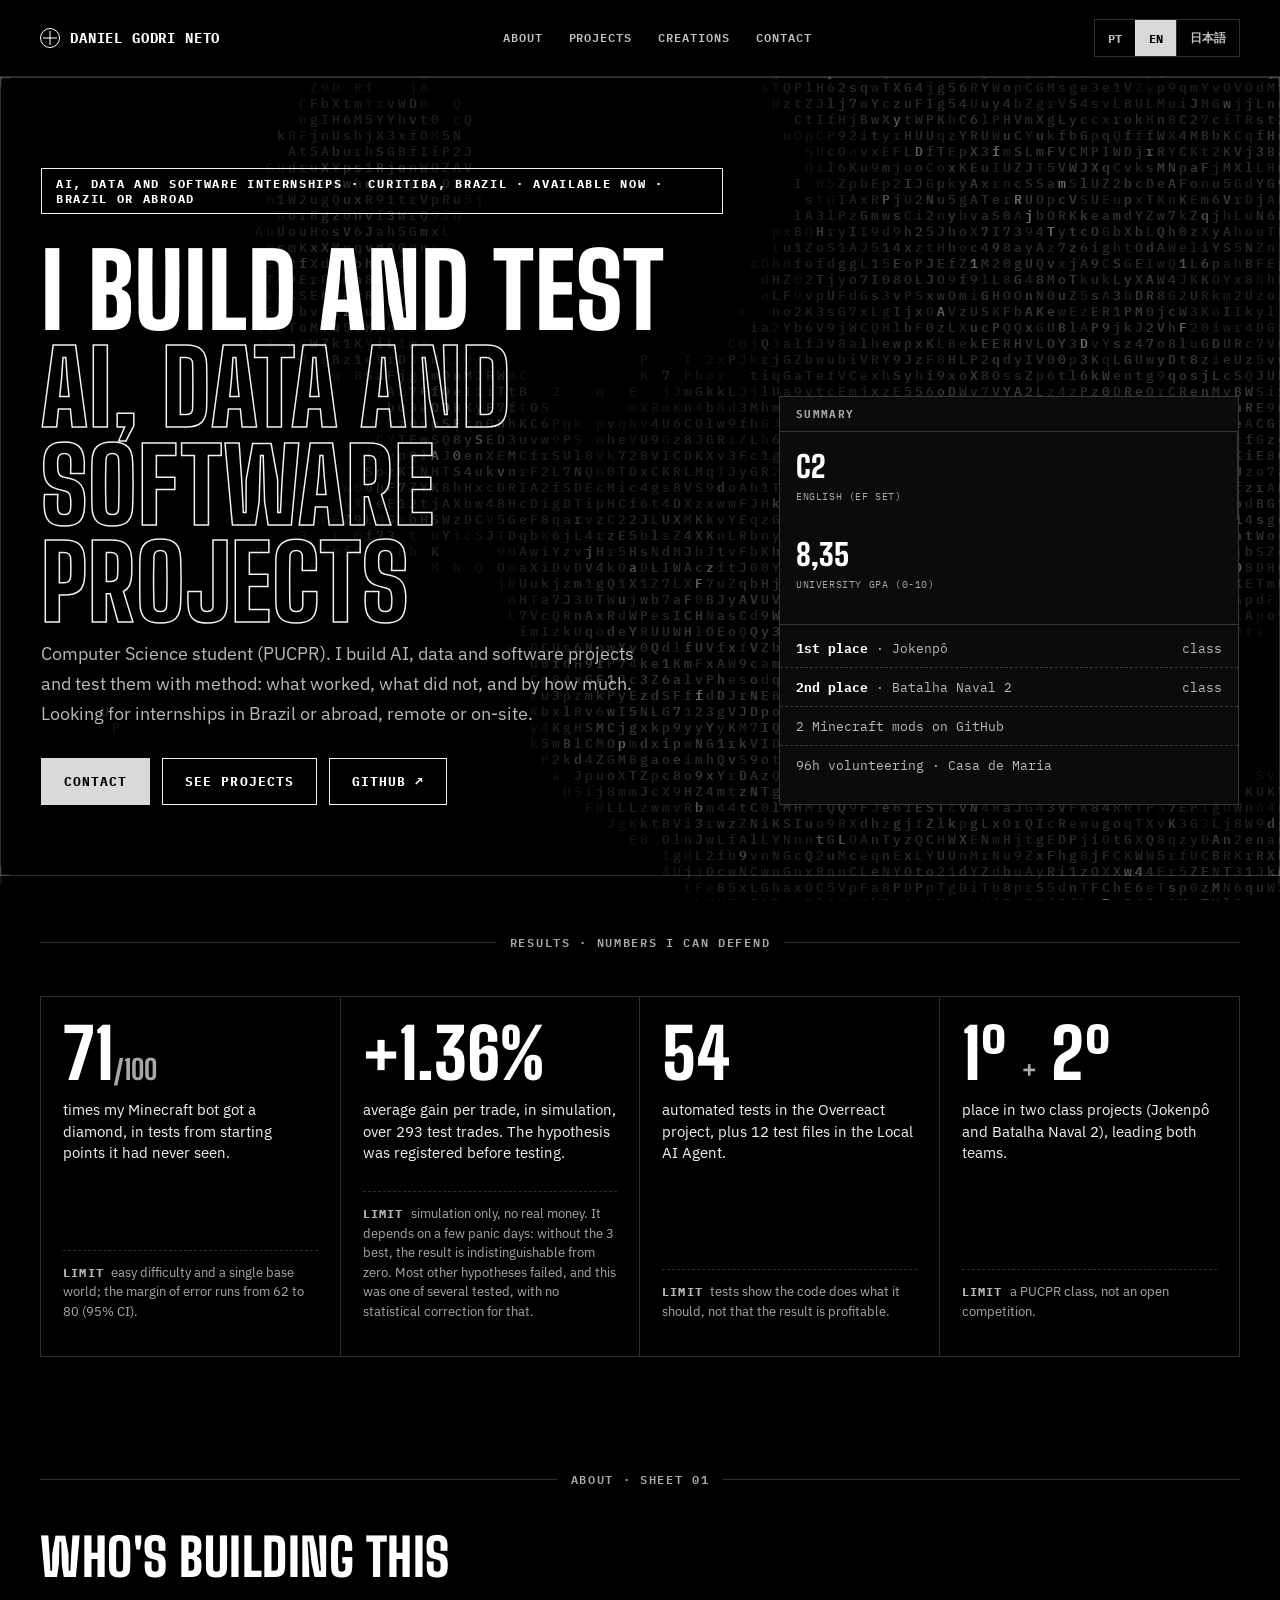
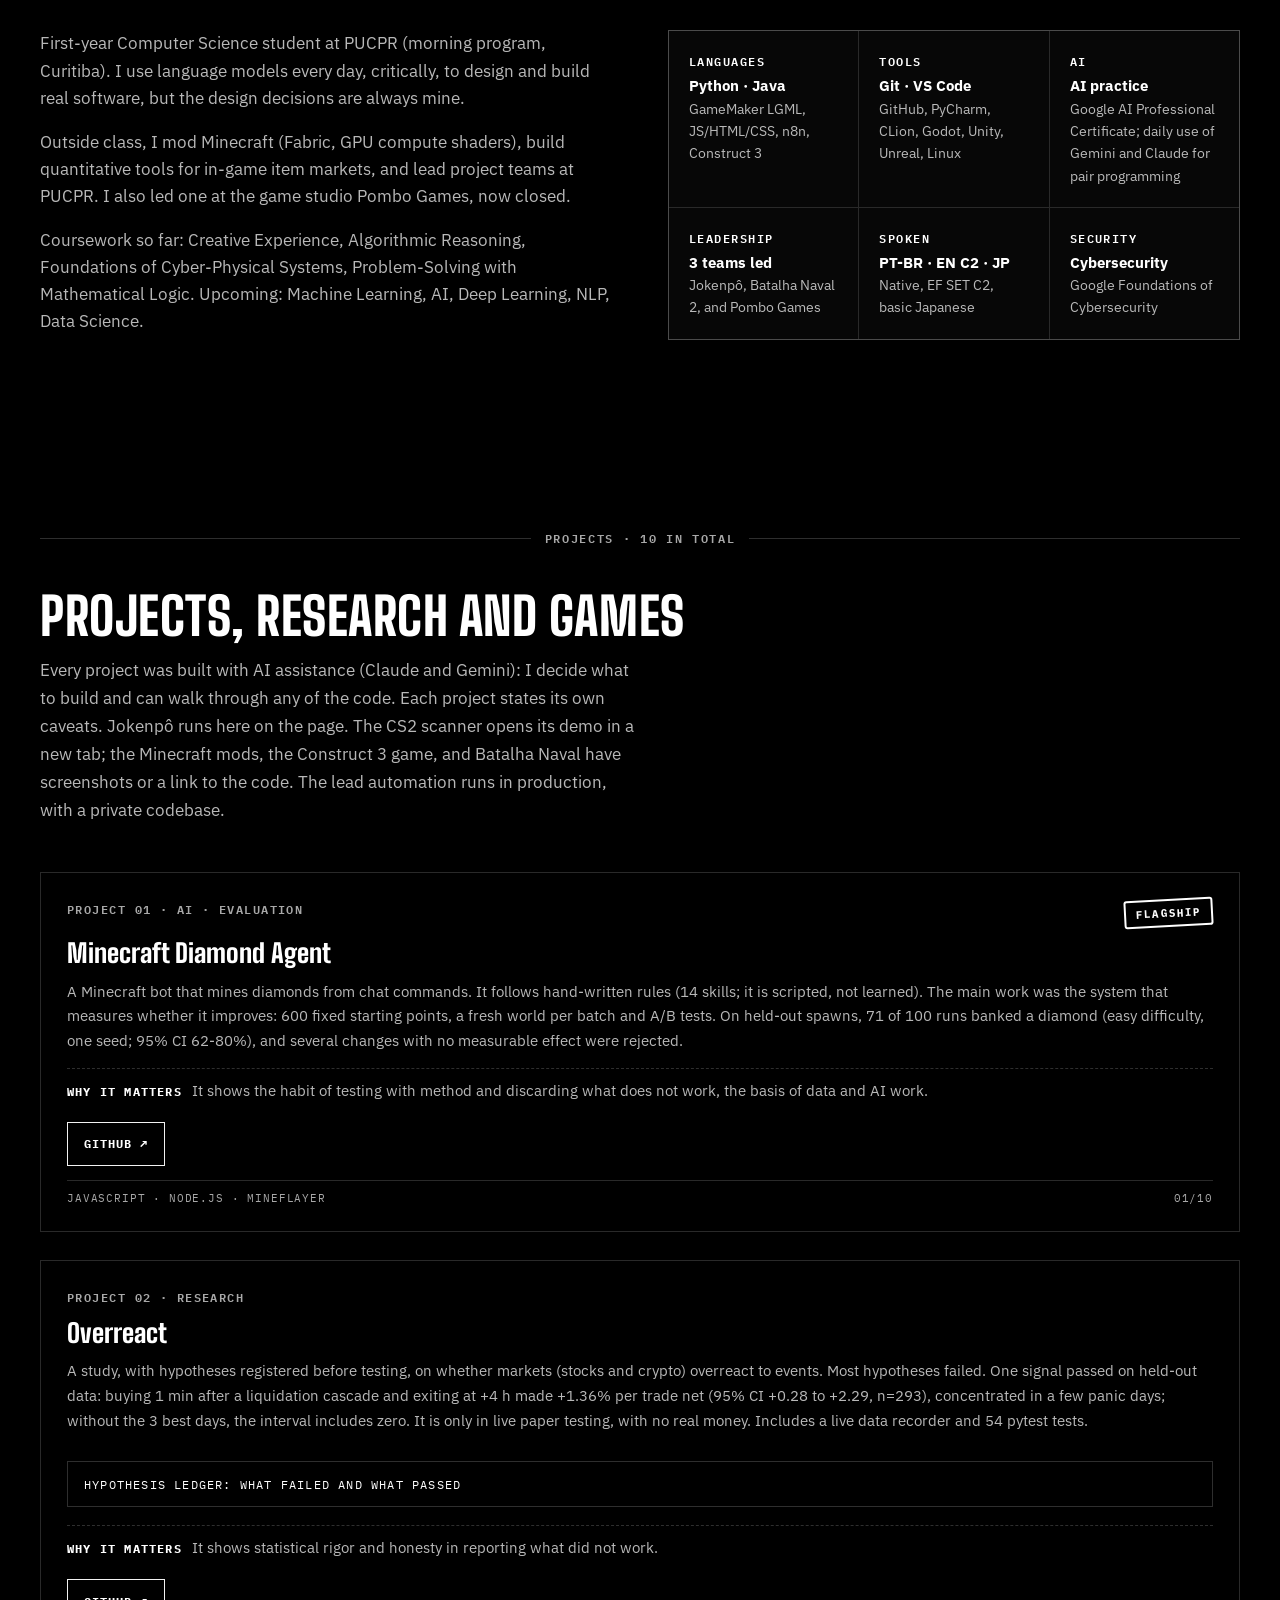
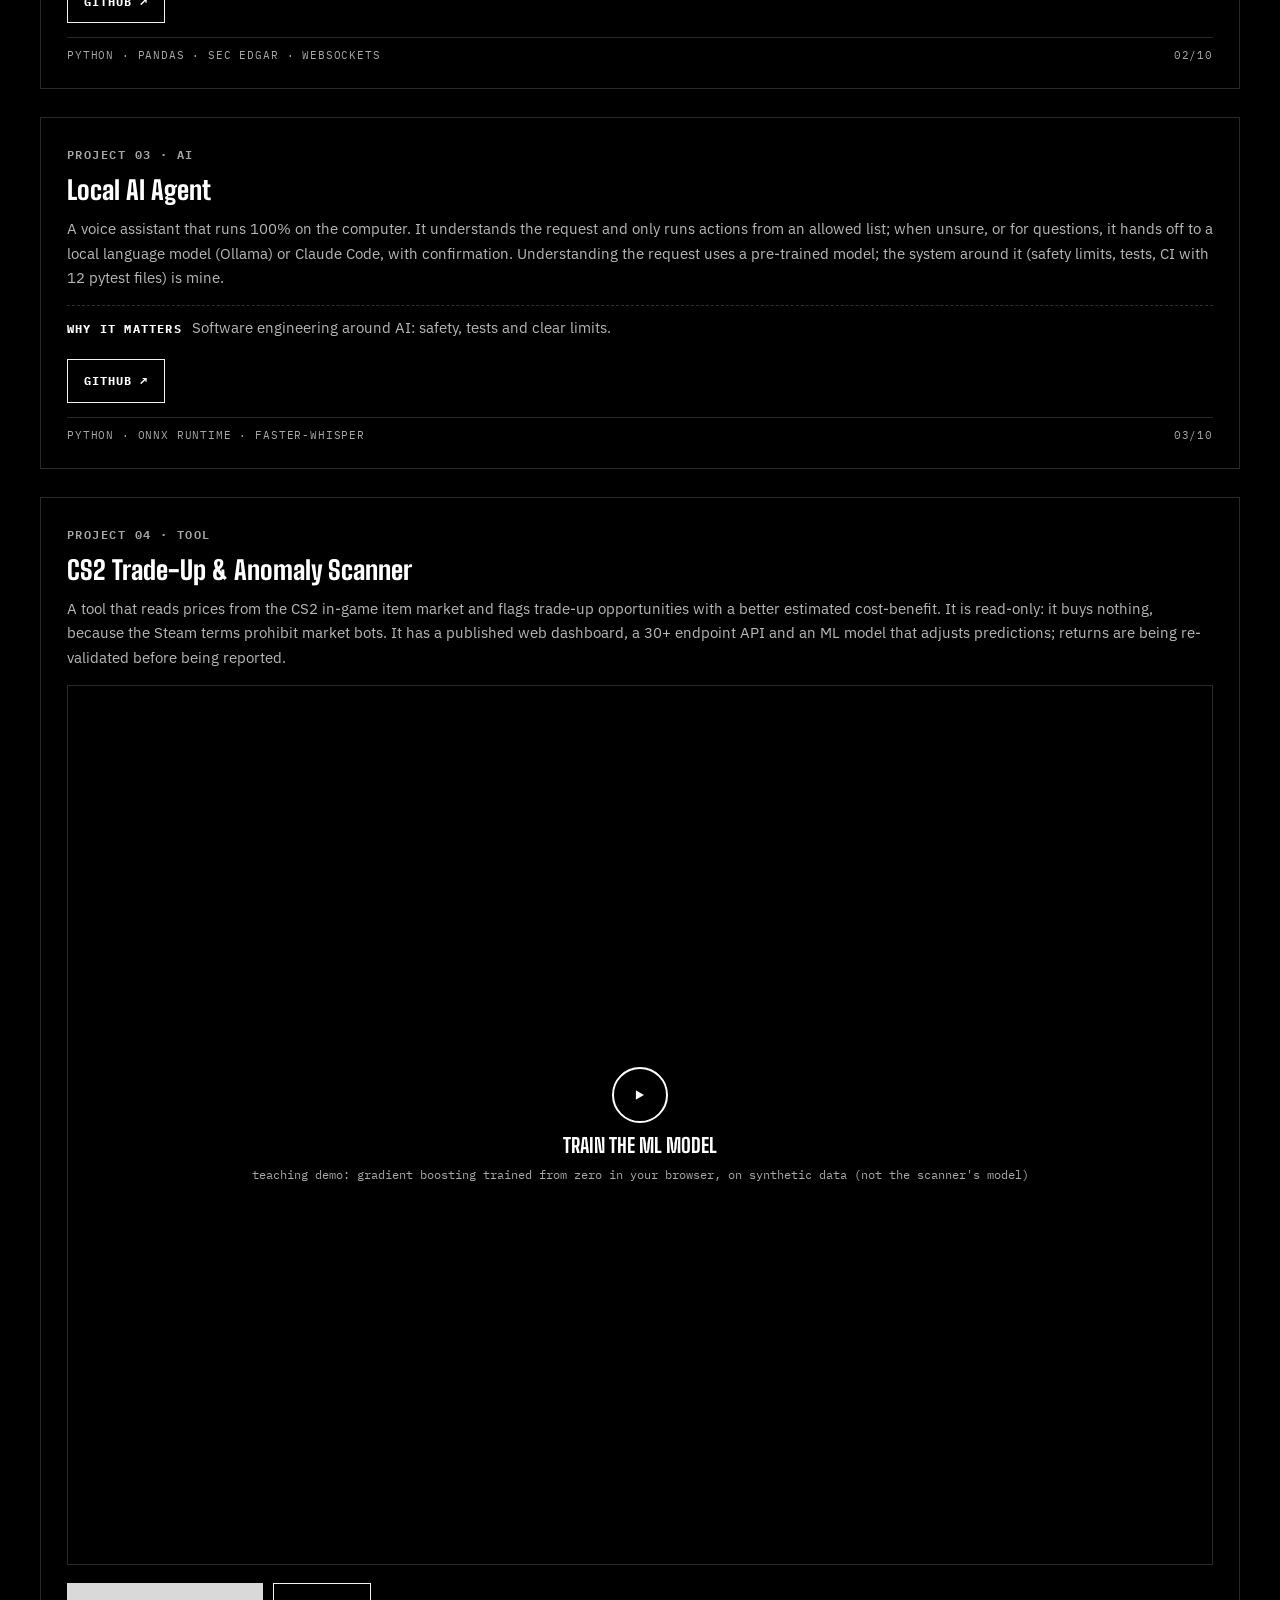
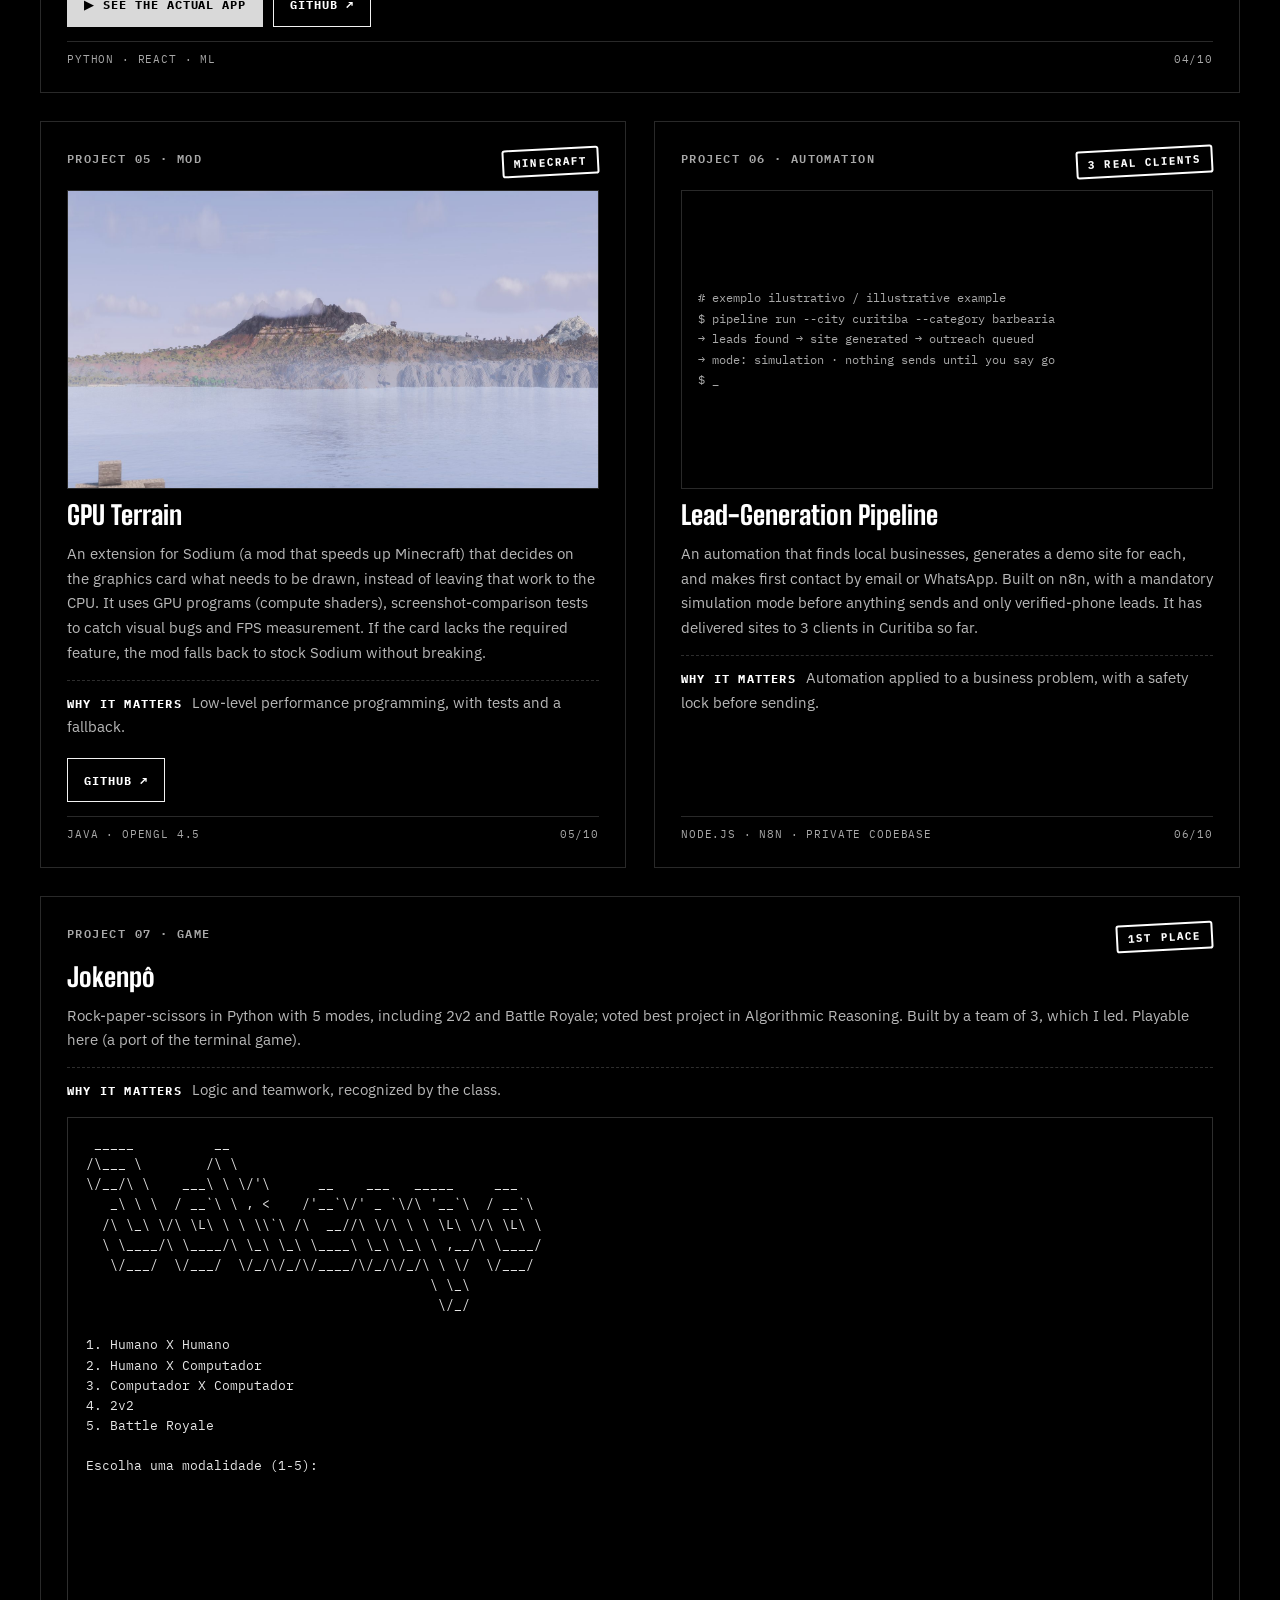
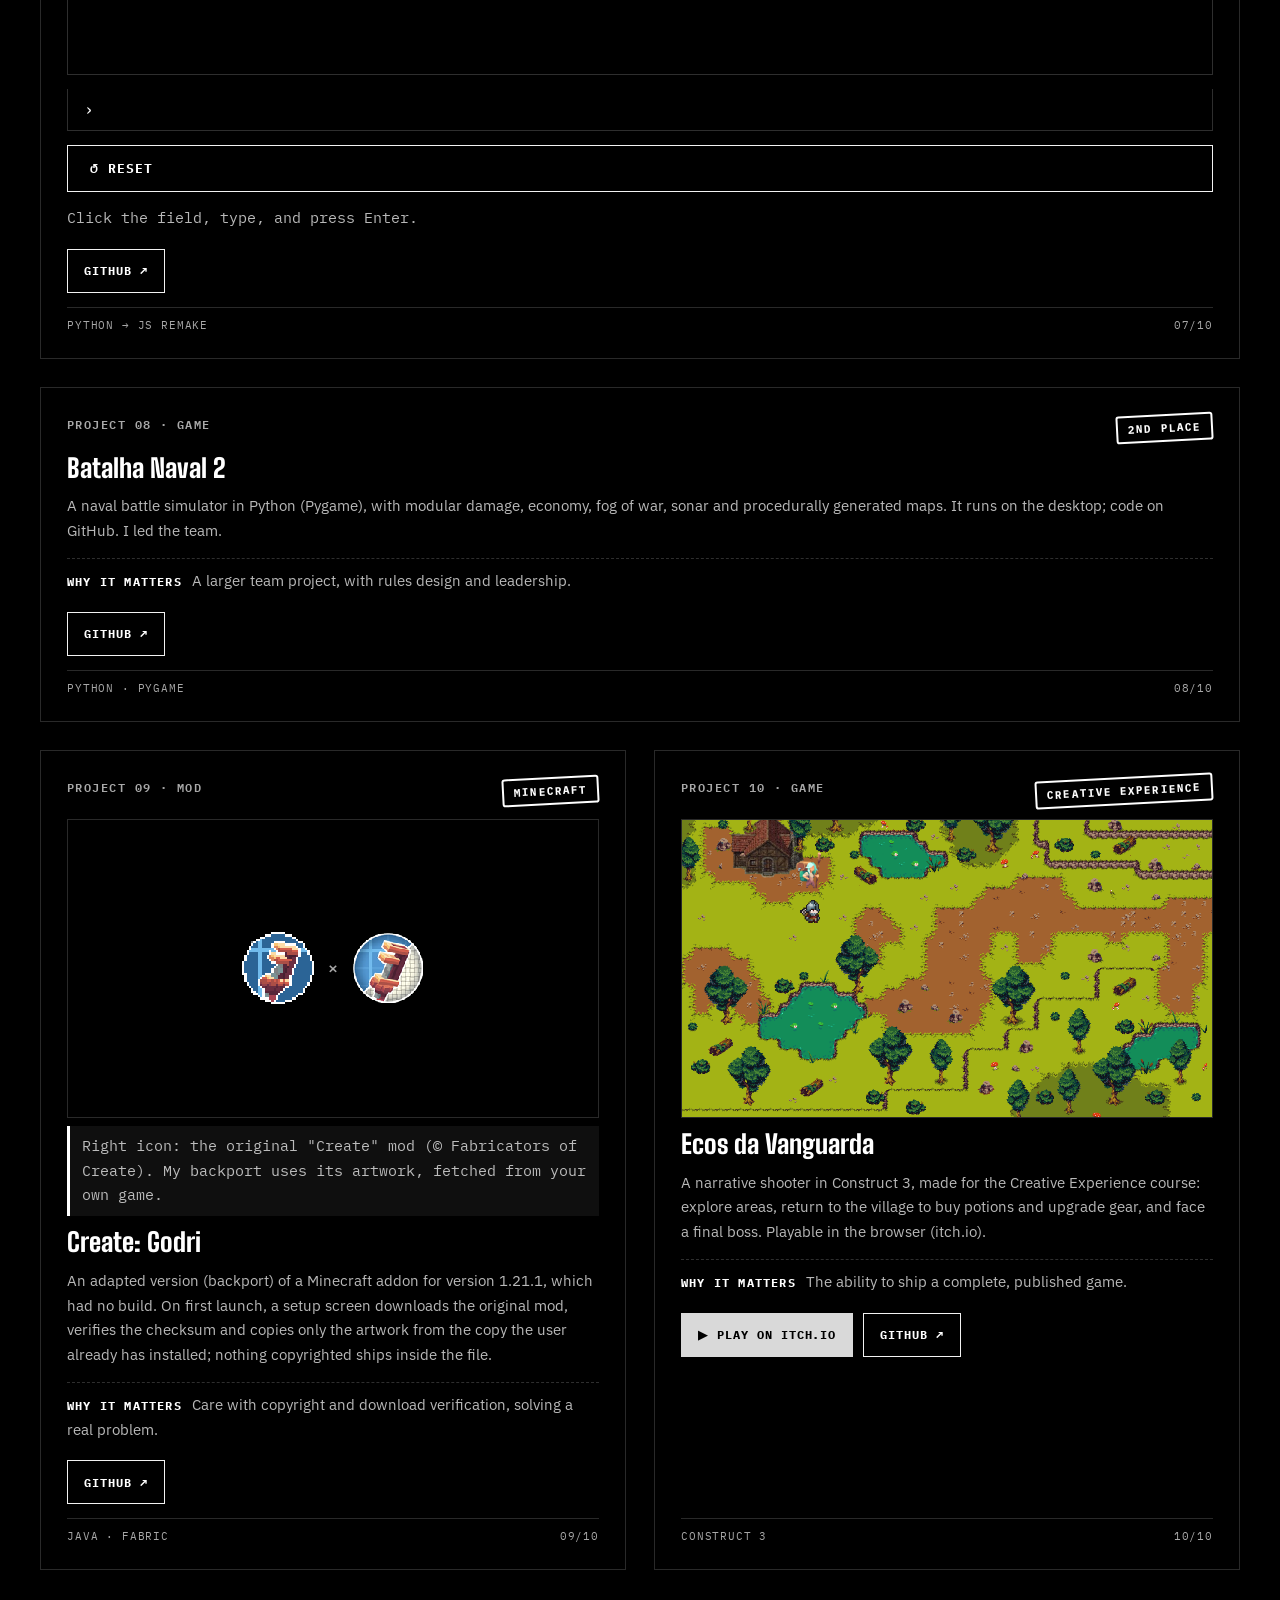
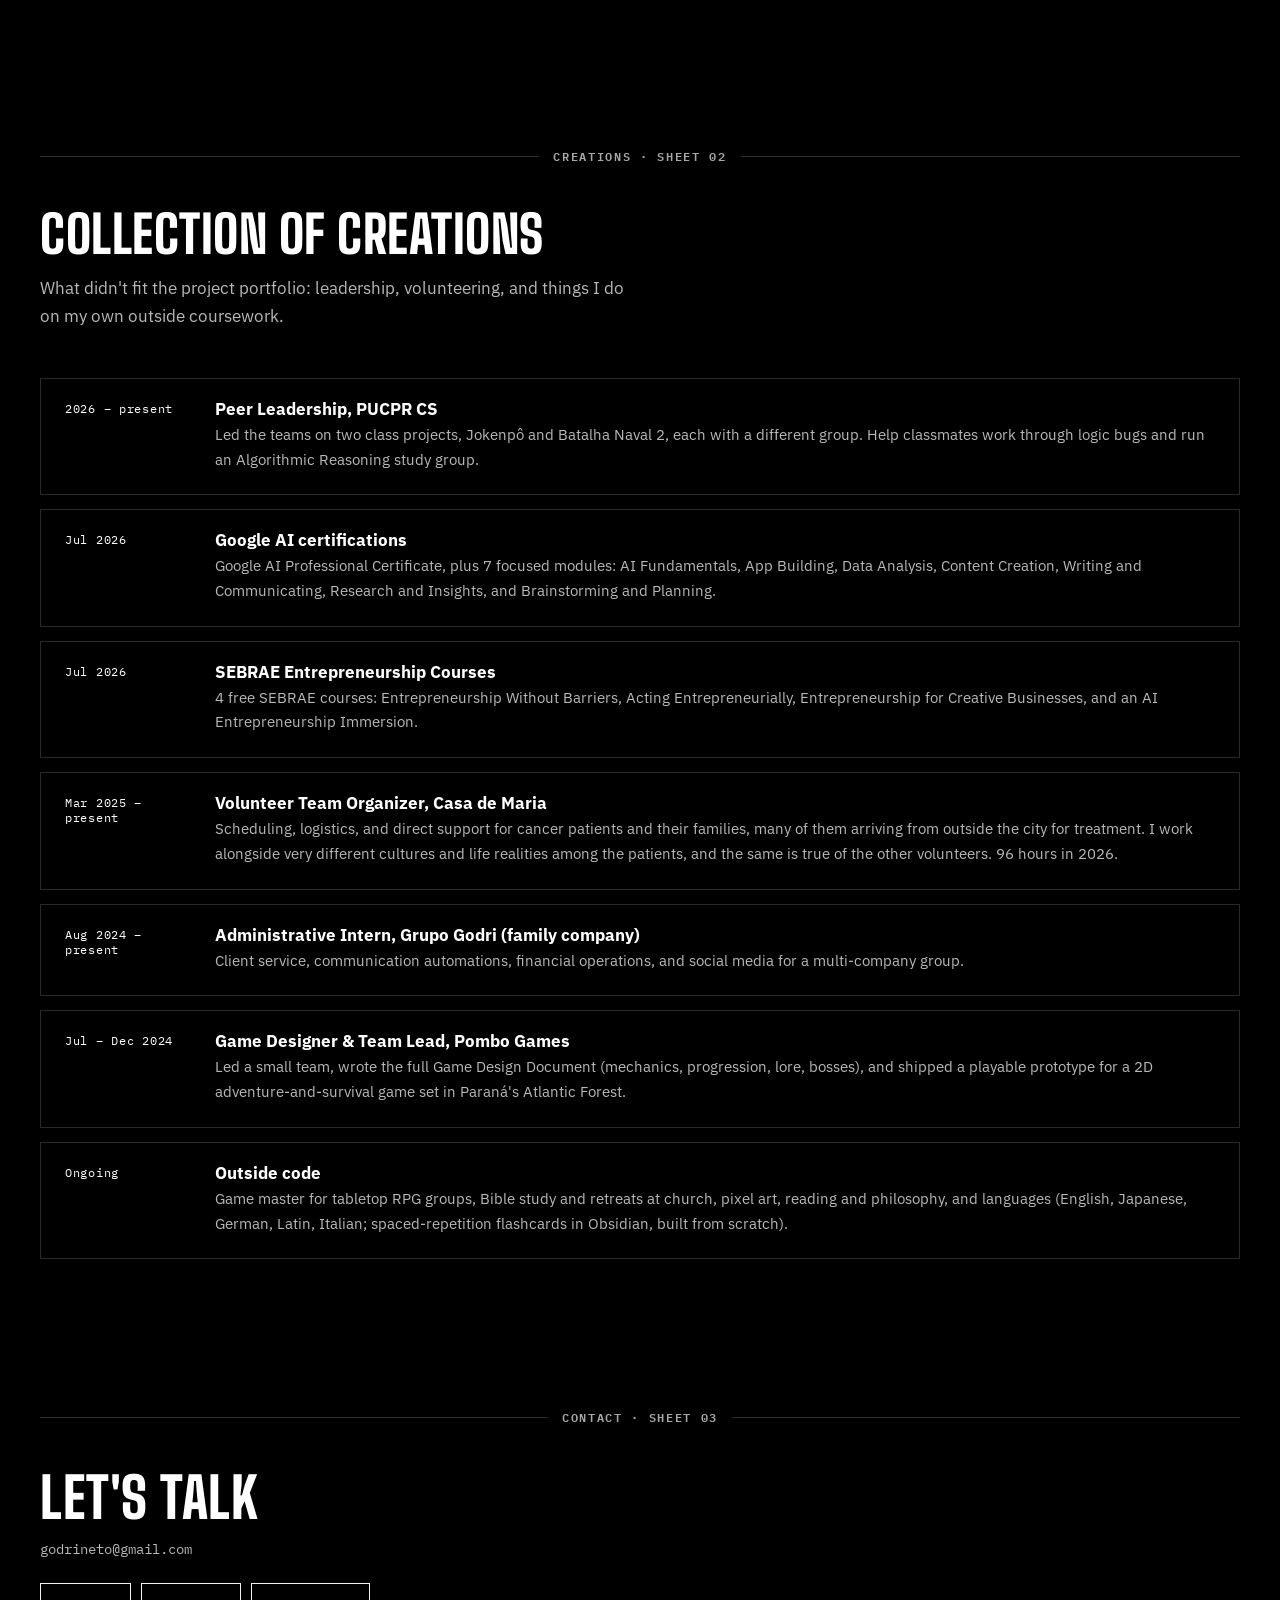
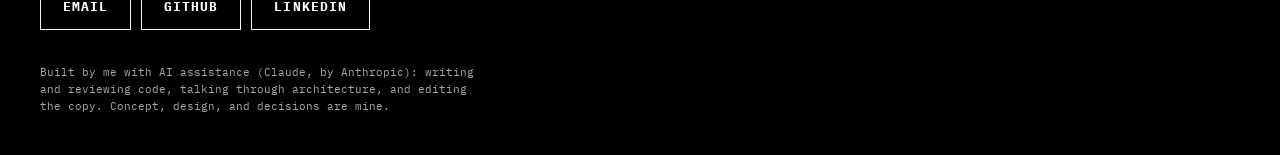
==== commit b91b0a54: "fix(site): plain-language labels, aria-pressed on language toggle, calmer terminal a11y, multiple-hy" ====
--- a/index.html
+++ b/index.html
@@ -14,7 +14,7 @@
 <meta name="twitter:card" content="summary_large_image">
 <link rel="icon" href="assets/img/create-godri-icon.png">
 <link rel="stylesheet" href="https://fonts.googleapis.com/css2?family=Big+Shoulders:wght@500;600;700;800;900&family=IBM+Plex+Sans:wght@400;500;600;700&family=IBM+Plex+Mono:wght@400;500;600;700&display=swap">
-<link rel="stylesheet" href="assets/css/style.css?v=24">
+<link rel="stylesheet" href="assets/css/style.css?v=25">
 </head>
 <body>
 <a class="skip-link" href="#main"><span data-lang="pt">Ir para o conteúdo</span><span data-lang="en">Skip to content</span><span data-lang="jp">本文へ</span></a>
@@ -64,15 +64,15 @@
         </div>
       </div>
       <div class="titleblock reveal">
-        <div class="titleblock__head"><span data-lang="pt">Especificações</span><span data-lang="en">Specifications</span><span data-lang="jp">仕様</span></div>
+        <div class="titleblock__head"><span data-lang="pt">Resumo</span><span data-lang="en">Summary</span><span data-lang="jp">概要</span></div>
         <div class="titleblock__stats">
           <div><b>C2</b><span data-lang="pt">Inglês (EF SET)</span><span data-lang="en">English (EF SET)</span><span data-lang="jp">英語 (EF SET)</span></div>
-          <div><b>8,35</b><span data-lang="pt">IRA (média, 0-10)</span><span data-lang="en">GPA (0-10)</span><span data-lang="jp">GPA (0〜10)</span></div>
+          <div><b>8,35</b><span data-lang="pt">Média na faculdade (0-10)</span><span data-lang="en">University GPA (0-10)</span><span data-lang="jp">大学のGPA (0〜10)</span></div>
         </div>
         <ul class="titleblock__log">
           <li><span><b><span data-lang="pt">1º lugar</span><span data-lang="en">1st place</span><span data-lang="jp">1位</span></b> · Jokenpô</span><span><span data-lang="pt">turma</span><span data-lang="en">class</span><span data-lang="jp">授業</span></span></li>
           <li><span><b><span data-lang="pt">2º lugar</span><span data-lang="en">2nd place</span><span data-lang="jp">2位</span></b> · Batalha Naval 2</span><span><span data-lang="pt">turma</span><span data-lang="en">class</span><span data-lang="jp">授業</span></span></li>
-          <li><span data-lang="pt">2 mods de Minecraft publicados</span><span data-lang="en">2 published Minecraft mods</span><span data-lang="jp">Minecraft MODを2つ公開</span></li>
+          <li><span data-lang="pt">2 mods de Minecraft no GitHub</span><span data-lang="en">2 Minecraft mods on GitHub</span><span data-lang="jp">GitHubでMinecraft MODを2つ公開</span></li>
           <li><span data-lang="pt">96h voluntariado · Casa de Maria</span><span data-lang="en">96h volunteering · Casa de Maria</span><span data-lang="jp">ボランティア96時間 · Casa de Maria</span></li>
         </ul>
       </div>
@@ -83,9 +83,9 @@
 <main id="main">
 <section id="proof" class="proof">
   <div class="container">
-    <div class="dim reveal"><span data-lang="pt">PROVA · NÚMEROS QUE EU CONSIGO DEFENDER</span><span data-lang="en">PROOF · NUMBERS I CAN DEFEND</span><span data-lang="jp">根拠 · 説明できる数字</span></div>
+    <div class="dim reveal"><span data-lang="pt">RESULTADOS · NÚMEROS QUE EU CONSIGO DEFENDER</span><span data-lang="en">RESULTS · NUMBERS I CAN DEFEND</span><span data-lang="jp">成果 · 説明できる数字</span></div>
     <div class="proof__grid">
-<div class="proof__item reveal"><b class="proof__num"><span class="count">71</span><small>/100</small></b><p class="proof__label"><span data-lang="pt">vezes que meu robô de Minecraft conseguiu um diamante, em testes com pontos de partida que ele nunca tinha visto.</span><span data-lang="en">times my Minecraft bot got a diamond, in tests from starting points it had never seen.</span><span data-lang="jp">テスト用に確保したスポーンで、Minecraftボットがダイヤモンドを確保した回数。</span></p><p class="proof__limit"><b><span data-lang="pt">Limite</span><span data-lang="en">Limit</span><span data-lang="jp">限界</span></b> <span data-lang="pt">dificuldade fácil e um único mundo-base; a margem de erro vai de 62 a 80 (IC 95%).</span><span data-lang="en">easy difficulty and a single base world; the margin of error runs from 62 to 80 (95% CI).</span><span data-lang="jp">難易度イージー、シード1つ。95%信頼区間 62〜80。</span></p></div><div class="proof__item reveal"><b class="proof__num"><span class="count" data-lang="pt">+1,36%</span><span class="count" data-lang="en">+1.36%</span><span class="count" data-lang="jp">+1.36%</span></b><p class="proof__label"><span data-lang="pt">de ganho médio por operação, em simulação, em 293 operações de teste. A hipótese foi registrada antes de testar.</span><span data-lang="en">average gain per trade, in simulation, over 293 test trades. The hypothesis was registered before testing.</span><span data-lang="jp">取り置いたデータでのコスト控除後の1取引あたり(n=293)。検証前に仮説を登録。</span></p><p class="proof__limit"><b><span data-lang="pt">Limite</span><span data-lang="en">Limit</span><span data-lang="jp">限界</span></b> <span data-lang="pt">só simulação, sem dinheiro real. Depende de poucos dias de pânico: sem os 3 melhores, o resultado não se distingue de zero. A maioria das outras hipóteses falhou.</span><span data-lang="en">simulation only, no real money. It depends on a few panic days: without the 3 best, the result is indistinguishable from zero. Most other hypotheses failed.</span><span data-lang="jp">シミュレーションのみ、実資金なし。ごく少数のパニック日に集中。上位3日を除くと区間は0を含む。他の仮説の多くは失敗。</span></p></div><div class="proof__item reveal"><b class="proof__num"><span class="count">54</span></b><p class="proof__label"><span data-lang="pt">testes automatizados no projeto Overreact, mais 12 arquivos de teste no Local AI Agent.</span><span data-lang="en">automated tests in the Overreact project, plus 12 test files in the Local AI Agent.</span><span data-lang="jp">Overreactの自動テスト数。Local AI Agentには別に12個のテストファイル。</span></p><p class="proof__limit"><b><span data-lang="pt">Limite</span><span data-lang="en">Limit</span><span data-lang="jp">限界</span></b> <span data-lang="pt">testes mostram que o código faz o previsto, não que o resultado dá lucro.</span><span data-lang="en">tests show the code does what it should, not that the result is profitable.</span><span data-lang="jp">テストはコードが想定通り動くことを示すもので、利益を保証しません。</span></p></div><div class="proof__item reveal"><b class="proof__num"><span class="count">1</span>º <small>+</small> <span class="count">2</span>º</b><p class="proof__label"><span data-lang="pt">lugar em dois projetos de turma (Jokenpô e Batalha Naval 2), liderando as duas equipes.</span><span data-lang="en">place in two class projects (Jokenpô and Batalha Naval 2), leading both teams.</span><span data-lang="jp">2つの授業プロジェクト(JokenpôとBatalha Naval 2)での順位。どちらもチームを率いました。</span></p><p class="proof__limit"><b><span data-lang="pt">Limite</span><span data-lang="en">Limit</span><span data-lang="jp">限界</span></b> <span data-lang="pt">turma da PUCPR, não uma competição aberta.</span><span data-lang="en">a PUCPR class, not an open competition.</span><span data-lang="jp">PUCPRのクラス内で、公開コンペではありません。</span></p></div>    </div>
+<div class="proof__item reveal"><b class="proof__num"><span class="count">71</span><small>/100</small></b><p class="proof__label"><span data-lang="pt">vezes que meu robô de Minecraft conseguiu um diamante, em testes com pontos de partida que ele nunca tinha visto.</span><span data-lang="en">times my Minecraft bot got a diamond, in tests from starting points it had never seen.</span><span data-lang="jp">テスト用に確保したスポーンで、Minecraftボットがダイヤモンドを確保した回数。</span></p><p class="proof__limit"><b><span data-lang="pt">Limite</span><span data-lang="en">Limit</span><span data-lang="jp">限界</span></b> <span data-lang="pt">dificuldade fácil e um único mundo-base; a margem de erro vai de 62 a 80 (IC 95%).</span><span data-lang="en">easy difficulty and a single base world; the margin of error runs from 62 to 80 (95% CI).</span><span data-lang="jp">難易度イージー、シード1つ。95%信頼区間 62〜80。</span></p></div><div class="proof__item reveal"><b class="proof__num"><span class="count" data-lang="pt">+1,36%</span><span class="count" data-lang="en">+1.36%</span><span class="count" data-lang="jp">+1.36%</span></b><p class="proof__label"><span data-lang="pt">de ganho médio por operação, em simulação, em 293 operações de teste. A hipótese foi registrada antes de testar.</span><span data-lang="en">average gain per trade, in simulation, over 293 test trades. The hypothesis was registered before testing.</span><span data-lang="jp">取り置いたデータでのコスト控除後の1取引あたり(n=293)。検証前に仮説を登録。</span></p><p class="proof__limit"><b><span data-lang="pt">Limite</span><span data-lang="en">Limit</span><span data-lang="jp">限界</span></b> <span data-lang="pt">só simulação, sem dinheiro real. Depende de poucos dias de pânico: sem os 3 melhores, o resultado não se distingue de zero. A maioria das outras hipóteses falhou, e esta foi uma entre várias testadas, sem correção estatística para isso.</span><span data-lang="en">simulation only, no real money. It depends on a few panic days: without the 3 best, the result is indistinguishable from zero. Most other hypotheses failed, and this was one of several tested, with no statistical correction for that.</span><span data-lang="jp">シミュレーションのみ、実資金なし。ごく少数のパニック日に集中。上位3日を除くと区間は0を含む。他の仮説の多くは失敗。</span></p></div><div class="proof__item reveal"><b class="proof__num"><span class="count">54</span></b><p class="proof__label"><span data-lang="pt">testes automatizados no projeto Overreact, mais 12 arquivos de teste no Local AI Agent.</span><span data-lang="en">automated tests in the Overreact project, plus 12 test files in the Local AI Agent.</span><span data-lang="jp">Overreactの自動テスト数。Local AI Agentには別に12個のテストファイル。</span></p><p class="proof__limit"><b><span data-lang="pt">Limite</span><span data-lang="en">Limit</span><span data-lang="jp">限界</span></b> <span data-lang="pt">testes mostram que o código faz o previsto, não que o resultado dá lucro.</span><span data-lang="en">tests show the code does what it should, not that the result is profitable.</span><span data-lang="jp">テストはコードが想定通り動くことを示すもので、利益を保証しません。</span></p></div><div class="proof__item reveal"><b class="proof__num"><span class="count">1</span>º <small>+</small> <span class="count">2</span>º</b><p class="proof__label"><span data-lang="pt">lugar em dois projetos de turma (Jokenpô e Batalha Naval 2), liderando as duas equipes.</span><span data-lang="en">place in two class projects (Jokenpô and Batalha Naval 2), leading both teams.</span><span data-lang="jp">2つの授業プロジェクト(JokenpôとBatalha Naval 2)での順位。どちらもチームを率いました。</span></p><p class="proof__limit"><b><span data-lang="pt">Limite</span><span data-lang="en">Limit</span><span data-lang="jp">限界</span></b> <span data-lang="pt">turma da PUCPR, não uma competição aberta.</span><span data-lang="en">a PUCPR class, not an open competition.</span><span data-lang="jp">PUCPRのクラス内で、公開コンペではありません。</span></p></div>    </div>
   </div>
 </section>
 
@@ -139,10 +139,10 @@
 
 <section id="projects" class="plate--paper">
   <div class="container">
-    <div class="dim reveal"><span data-lang="pt">PROJETOS · 10 PRANCHAS</span><span data-lang="en">PROJECTS · 10 PLATES</span><span data-lang="jp">プロジェクト · 全10枚</span></div>
+    <div class="dim reveal"><span data-lang="pt">PROJETOS · 10 NO TOTAL</span><span data-lang="en">PROJECTS · 10 IN TOTAL</span><span data-lang="jp">プロジェクト · 全10件</span></div>
     <div class="section-head reveal">
       <h2><span data-lang="pt">Projetos, pesquisa e jogos</span><span data-lang="en">Projects, research and games</span><span data-lang="jp">プロジェクト、研究、ゲーム</span></h2>
-      <p><span data-lang="pt">Todos os projetos foram feitos com assistência de IA (Claude e Gemini): eu decido o que construir e consigo explicar qualquer trecho do código. As ressalvas de cada um estão na própria prancha. Jokenpô roda aqui na página. O scanner de CS2 abre a demo em outra aba; os mods, o jogo em Construct 3 e o Batalha Naval têm screenshots ou link para o código. A automação de leads roda em produção, com código fechado.</span><span data-lang="en">Every project was built with AI assistance (Claude and Gemini): I decide what to build and can walk through any of the code. Each plate states its own caveats. Jokenpô runs here on the page. The CS2 scanner opens its demo in a new tab; the Minecraft mods, the Construct 3 game, and Batalha Naval have screenshots or a link to the code. The lead automation runs in production, with a private codebase.</span><span data-lang="jp">すべてのプロジェクトはAI(ClaudeとGemini)の支援を受けて作りました。何を作るかは自分で決め、コードはどこでも説明できます。各プレートに個別の注意点を書いています。じゃんけんはこのページ内で動きます。CS2スキャナーは別タブでデモを開き、MinecraftのMOD、Construct 3のゲーム、バトルシップはスクリーンショットやコードへのリンクを掲載しています。リード獲得の自動化は本番稼働中で、コードは非公開です。</span></p>
+      <p><span data-lang="pt">Todos os projetos foram feitos com assistência de IA (Claude e Gemini): eu decido o que construir e consigo explicar qualquer trecho do código. As ressalvas de cada um estão no próprio projeto. Jokenpô roda aqui na página. O scanner de CS2 abre a demo em outra aba; os mods, o jogo em Construct 3 e o Batalha Naval têm screenshots ou link para o código. A automação de leads roda em produção, com código fechado.</span><span data-lang="en">Every project was built with AI assistance (Claude and Gemini): I decide what to build and can walk through any of the code. Each project states its own caveats. Jokenpô runs here on the page. The CS2 scanner opens its demo in a new tab; the Minecraft mods, the Construct 3 game, and Batalha Naval have screenshots or a link to the code. The lead automation runs in production, with a private codebase.</span><span data-lang="jp">すべてのプロジェクトはAI(ClaudeとGemini)の支援を受けて作りました。何を作るかは自分で決め、コードはどこでも説明できます。各プロジェクトに個別の注意点を書いています。じゃんけんはこのページ内で動きます。CS2スキャナーは別タブでデモを開き、MinecraftのMOD、Construct 3のゲーム、バトルシップはスクリーンショットやコードへのリンクを掲載しています。リード獲得の自動化は本番稼働中で、コードは非公開です。</span></p>
     </div>
 
     <div class="project-grid">
@@ -150,7 +150,7 @@
       <!-- Plate 10 -->
       <article class="plate plate--span2 reveal">
         <div class="plate__top">
-          <span class="label"><span data-lang="pt">PRANCHA 01</span><span data-lang="en">PLATE 01</span><span data-lang="jp">プレート01</span> · <span data-lang="pt">IA · AVALIAÇÃO</span><span data-lang="en">AI · EVALUATION</span><span data-lang="jp">AI・評価</span></span>
+          <span class="label"><span data-lang="pt">PROJETO 01</span><span data-lang="en">PROJECT 01</span><span data-lang="jp">プロジェクト01</span> · <span data-lang="pt">IA · AVALIAÇÃO</span><span data-lang="en">AI · EVALUATION</span><span data-lang="jp">AI・評価</span></span>
           <span class="stamp-badge"><span data-lang="pt">Destaque</span><span data-lang="en">Flagship</span><span data-lang="jp">注目</span></span>
         </div>
         <h3>Minecraft Diamond Agent</h3>
@@ -165,7 +165,7 @@
       <!-- Plate 08 -->
       <article class="plate plate--span2 reveal">
         <div class="plate__top">
-          <span class="label"><span data-lang="pt">PRANCHA 02</span><span data-lang="en">PLATE 02</span><span data-lang="jp">プレート02</span> · <span data-lang="pt">PESQUISA</span><span data-lang="en">RESEARCH</span><span data-lang="jp">研究</span></span>
+          <span class="label"><span data-lang="pt">PROJETO 02</span><span data-lang="en">PROJECT 02</span><span data-lang="jp">プロジェクト02</span> · <span data-lang="pt">PESQUISA</span><span data-lang="en">RESEARCH</span><span data-lang="jp">研究</span></span>
         </div>
         <h3>Overreact</h3>
         <p><span data-lang="pt">Estudo, com hipóteses registradas antes dos testes, sobre se o mercado (ações e cripto) reage demais a eventos. A maioria das hipóteses falhou. Um sinal passou nos dados reservados para teste: comprar 1 min após uma cascata de liquidações e sair em 4 h rendeu +1,36% por operação líquido (IC 95% +0,28 a +2,29, n=293), concentrado em poucos dias de pânico; sem os 3 melhores dias, o intervalo inclui zero. Está só em teste ao vivo em paper, sem dinheiro real. Inclui um gravador de dados ao vivo e 54 testes pytest.</span><span data-lang="en">A study, with hypotheses registered before testing, on whether markets (stocks and crypto) overreact to events. Most hypotheses failed. One signal passed on held-out data: buying 1 min after a liquidation cascade and exiting at +4 h made +1.36% per trade net (95% CI +0.28 to +2.29, n=293), concentrated in a few panic days; without the 3 best days, the interval includes zero. It is only in live paper testing, with no real money. Includes a live data recorder and 54 pytest tests.</span><span data-lang="jp">市場(株式と暗号資産)が出来事に過剰反応するかを、検証前に仮説を登録して調べた研究です。ほとんどの仮説は失敗しました。1つのシグナルが検証用に取り置いたデータで通過しました: 清算の連鎖の1分後に買い、4時間後に売ると、コスト控除後で1取引あたり+1.36%(95%信頼区間 +0.28〜+2.29、n=293)。ごく少数のパニック日に集中しており、上位3日を除くと区間は0を含みます。現在はペーパーでのライブ検証のみで、実資金は使っていません。ライブデータの記録機能と54個のpytestテストを備えています。</span></p>
@@ -180,7 +180,7 @@
       <!-- Plate 09 -->
       <article class="plate plate--span2 reveal">
         <div class="plate__top">
-          <span class="label"><span data-lang="pt">PRANCHA 03</span><span data-lang="en">PLATE 03</span><span data-lang="jp">プレート03</span> · <span data-lang="pt">IA</span><span data-lang="en">AI</span><span data-lang="jp">AI</span></span>
+          <span class="label"><span data-lang="pt">PROJETO 03</span><span data-lang="en">PROJECT 03</span><span data-lang="jp">プロジェクト03</span> · <span data-lang="pt">IA</span><span data-lang="en">AI</span><span data-lang="jp">AI</span></span>
         </div>
         <h3>Local AI Agent</h3>
         <p><span data-lang="pt">Assistente de voz que roda 100% no computador. Ele entende o pedido e só executa ações de uma lista permitida; se estiver em dúvida ou for uma pergunta, passa para um modelo de linguagem local (Ollama) ou o Claude Code, com confirmação. O entendimento do pedido usa um modelo pré-treinado; o sistema ao redor (limites de segurança, testes, CI com 12 arquivos pytest) é meu.</span><span data-lang="en">A voice assistant that runs 100% on the computer. It understands the request and only runs actions from an allowed list; when unsure, or for questions, it hands off to a local language model (Ollama) or Claude Code, with confirmation. Understanding the request uses a pre-trained model; the system around it (safety limits, tests, CI with 12 pytest files) is mine.</span><span data-lang="jp">100%ローカルで動く音声アシスタントです。依頼を理解し、許可リストにある操作だけを実行します。迷う場合や質問は、ローカルの言語モデル(Ollama)かClaude Codeに回し、確認を取ります。依頼の理解は事前学習済みモデルを使い、その周りのシステム(安全上の制限、テスト、12個のpytestファイルによるCI)が自分の作業です。</span></p>
@@ -194,7 +194,7 @@
       <!-- Plate 01 · CS2 Scanner -->
       <article class="plate plate--span2 reveal" id="cs2">
         <div class="plate__top">
-          <span class="label"><span data-lang="pt">PRANCHA 04</span><span data-lang="en">PLATE 04</span><span data-lang="jp">プレート04</span> · <span data-lang="pt">FERRAMENTA</span><span data-lang="en">TOOL</span><span data-lang="jp">ツール</span></span>
+          <span class="label"><span data-lang="pt">PROJETO 04</span><span data-lang="en">PROJECT 04</span><span data-lang="jp">プロジェクト04</span> · <span data-lang="pt">FERRAMENTA</span><span data-lang="en">TOOL</span><span data-lang="jp">ツール</span></span>
           
         </div>
         <h3>CS2 Trade-Up &amp; Anomaly Scanner</h3>
@@ -218,7 +218,7 @@
       <!-- Plate 04 · GPU Terrain / Godri-Culling -->
       <article class="plate reveal">
         <div class="plate__top">
-          <span class="label"><span data-lang="pt">PRANCHA 05</span><span data-lang="en">PLATE 05</span><span data-lang="jp">プレート05</span> · MOD</span>
+          <span class="label"><span data-lang="pt">PROJETO 05</span><span data-lang="en">PROJECT 05</span><span data-lang="jp">プロジェクト05</span> · MOD</span>
           <span class="stamp-badge">Minecraft</span>
         </div>
         <div class="plate__media">
@@ -236,11 +236,12 @@
       <!-- Plate 06 · B2B lead pipeline -->
       <article class="plate reveal">
         <div class="plate__top">
-          <span class="label"><span data-lang="pt">PRANCHA 06</span><span data-lang="en">PLATE 06</span><span data-lang="jp">プレート06</span> · <span data-lang="pt">AUTOMAÇÃO</span><span data-lang="en">AUTOMATION</span><span data-lang="jp">自動化</span></span>
+          <span class="label"><span data-lang="pt">PROJETO 06</span><span data-lang="en">PROJECT 06</span><span data-lang="jp">プロジェクト06</span> · <span data-lang="pt">AUTOMAÇÃO</span><span data-lang="en">AUTOMATION</span><span data-lang="jp">自動化</span></span>
           <span class="stamp-badge"><span data-lang="pt">3 clientes reais</span><span data-lang="en">3 real clients</span><span data-lang="jp">実クライアント3社</span></span>
         </div>
         <div class="plate__media">
-          <pre>$ pipeline run --city curitiba --category barbearia
+          <pre># exemplo ilustrativo / illustrative example
+$ pipeline run --city curitiba --category barbearia
 → leads found → site generated → outreach queued
 → mode: simulation · nothing sends until you say go
 $ _</pre>
@@ -254,13 +255,13 @@
       <!-- Plate 02 · Jokenpo playable -->
       <article class="plate plate--span2 reveal" id="jokenpo">
         <div class="plate__top">
-          <span class="label"><span data-lang="pt">PRANCHA 07</span><span data-lang="en">PLATE 07</span><span data-lang="jp">プレート07</span> · <span data-lang="pt">JOGO</span><span data-lang="en">GAME</span><span data-lang="jp">ゲーム</span></span>
+          <span class="label"><span data-lang="pt">PROJETO 07</span><span data-lang="en">PROJECT 07</span><span data-lang="jp">プロジェクト07</span> · <span data-lang="pt">JOGO</span><span data-lang="en">GAME</span><span data-lang="jp">ゲーム</span></span>
           <span class="stamp-badge"><span data-lang="pt">1º lugar</span><span data-lang="en">1st place</span><span data-lang="jp">1位</span></span>
         </div>
         <h3>Jokenpô</h3>
         <p><span data-lang="pt">Pedra, papel e tesoura em Python com 5 modos, incluindo 2v2 e Battle Royale; escolhido o melhor projeto de Raciocínio Algorítmico. Feito em equipe de 3 pessoas, que eu liderei. Jogável aqui (porte do jogo de terminal).</span><span data-lang="en">Rock-paper-scissors in Python with 5 modes, including 2v2 and Battle Royale; voted best project in Algorithmic Reasoning. Built by a team of 3, which I led. Playable here (a port of the terminal game).</span><span data-lang="jp">Pythonで作った5モードのじゃんけんです(2対2とバトルロイヤルを含む)。「アルゴリズム的思考」で最優秀プロジェクトに選ばれました。3人のチームで制作し、自分がリーダーを務めました。ターミナル版の移植で、ここで遊べます。</span></p>
         <p class="plate__why"><b><span data-lang="pt">Por que importa</span><span data-lang="en">Why it matters</span><span data-lang="jp">なぜ重要か</span></b> <span data-lang="pt">Lógica e trabalho em equipe, reconhecidos pela turma.</span><span data-lang="en">Logic and teamwork, recognized by the class.</span><span data-lang="jp">ロジックとチームワークが、クラスで評価されました。</span></p>
-        <div class="jkp-term" data-jkp-screen role="log" tabindex="0"></div>
+        <div class="jkp-term" data-jkp-screen role="region" aria-label="Jokenpô" tabindex="0"></div>
         <div class="jkp-inputline" data-jkp-inputline hidden>
           <input class="jkp-input" data-jkp-input type="text" autocomplete="off" autocapitalize="off" autocorrect="off" spellcheck="false">
         </div>
@@ -276,7 +277,7 @@
       <!-- Plate 07 · Batalha Naval 2 (desktop Pygame; linked, not embedded) -->
       <article class="plate plate--span2 reveal">
         <div class="plate__top">
-          <span class="label"><span data-lang="pt">PRANCHA 08</span><span data-lang="en">PLATE 08</span><span data-lang="jp">プレート08</span> · <span data-lang="pt">JOGO</span><span data-lang="en">GAME</span><span data-lang="jp">ゲーム</span></span>
+          <span class="label"><span data-lang="pt">PROJETO 08</span><span data-lang="en">PROJECT 08</span><span data-lang="jp">プロジェクト08</span> · <span data-lang="pt">JOGO</span><span data-lang="en">GAME</span><span data-lang="jp">ゲーム</span></span>
           <span class="stamp-badge"><span data-lang="pt">2º lugar</span><span data-lang="en">2nd place</span><span data-lang="jp">2位</span></span>
         </div>
         <h3>Batalha Naval 2</h3>
@@ -291,7 +292,7 @@
       <!-- Plate 03 · Create: Godri -->
       <article class="plate reveal">
         <div class="plate__top">
-          <span class="label"><span data-lang="pt">PRANCHA 09</span><span data-lang="en">PLATE 09</span><span data-lang="jp">プレート09</span> · MOD</span>
+          <span class="label"><span data-lang="pt">PROJETO 09</span><span data-lang="en">PROJECT 09</span><span data-lang="jp">プロジェクト09</span> · MOD</span>
           <span class="stamp-badge">Minecraft</span>
         </div>
         <div class="plate__media is-icon">
@@ -314,7 +315,7 @@
       <!-- Plate 05 · Ecos da Vanguarda -->
       <article class="plate reveal">
         <div class="plate__top">
-          <span class="label"><span data-lang="pt">PRANCHA 10</span><span data-lang="en">PLATE 10</span><span data-lang="jp">プレート10</span> · <span data-lang="pt">JOGO</span><span data-lang="en">GAME</span><span data-lang="jp">ゲーム</span></span>
+          <span class="label"><span data-lang="pt">PROJETO 10</span><span data-lang="en">PROJECT 10</span><span data-lang="jp">プロジェクト10</span> · <span data-lang="pt">JOGO</span><span data-lang="en">GAME</span><span data-lang="jp">ゲーム</span></span>
           <span class="stamp-badge"><span data-lang="pt">Experiência Criativa</span><span data-lang="en">Creative Experience</span><span data-lang="jp">クリエイティブ・エクスペリエンス</span></span>
         </div>
         <div class="plate__media">
@@ -412,7 +413,7 @@
   </div>
 </footer>
 
-<script src="assets/js/app.js?v=10"></script>
+<script src="assets/js/app.js?v=11"></script>
 <script src="assets/js/jokenpo.js?v=6"></script>
 <script src="assets/js/ascii-bg.js?v=3"></script>
 <script src="assets/js/decode.js?v=3"></script>
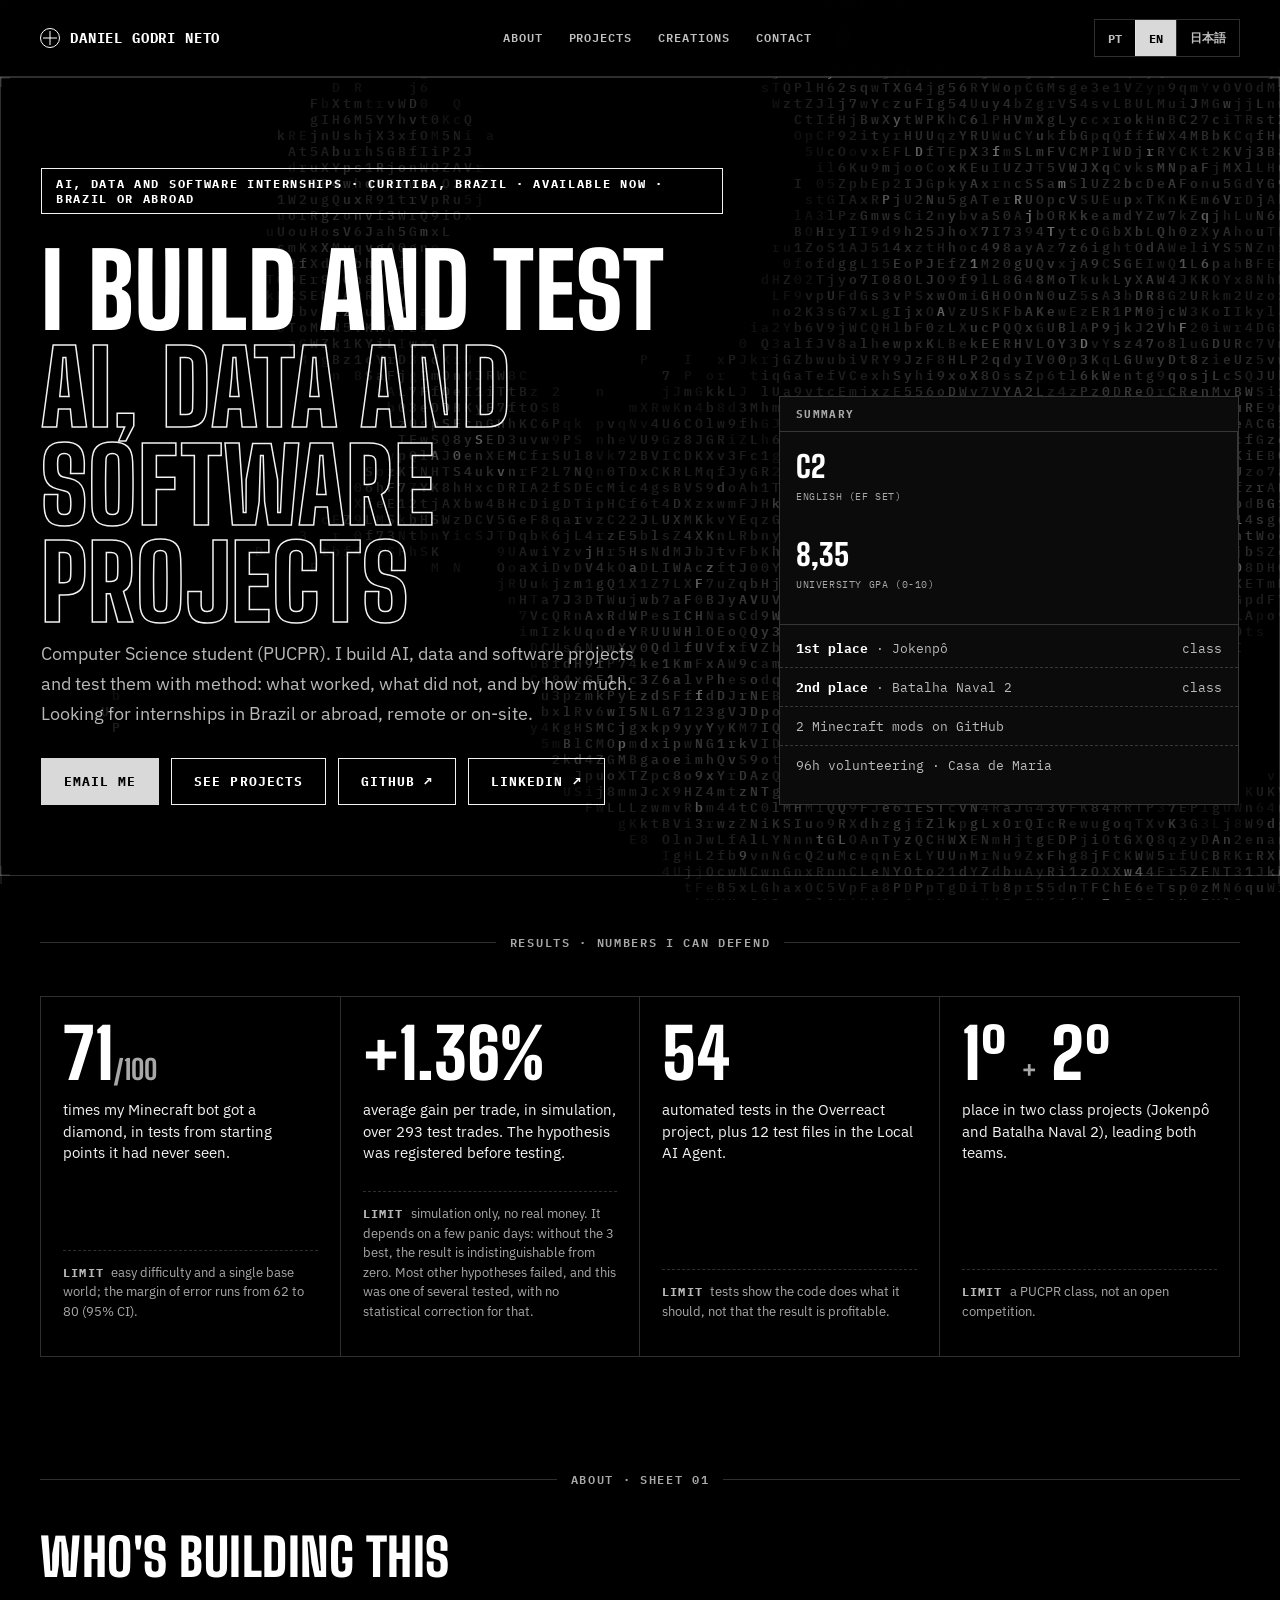
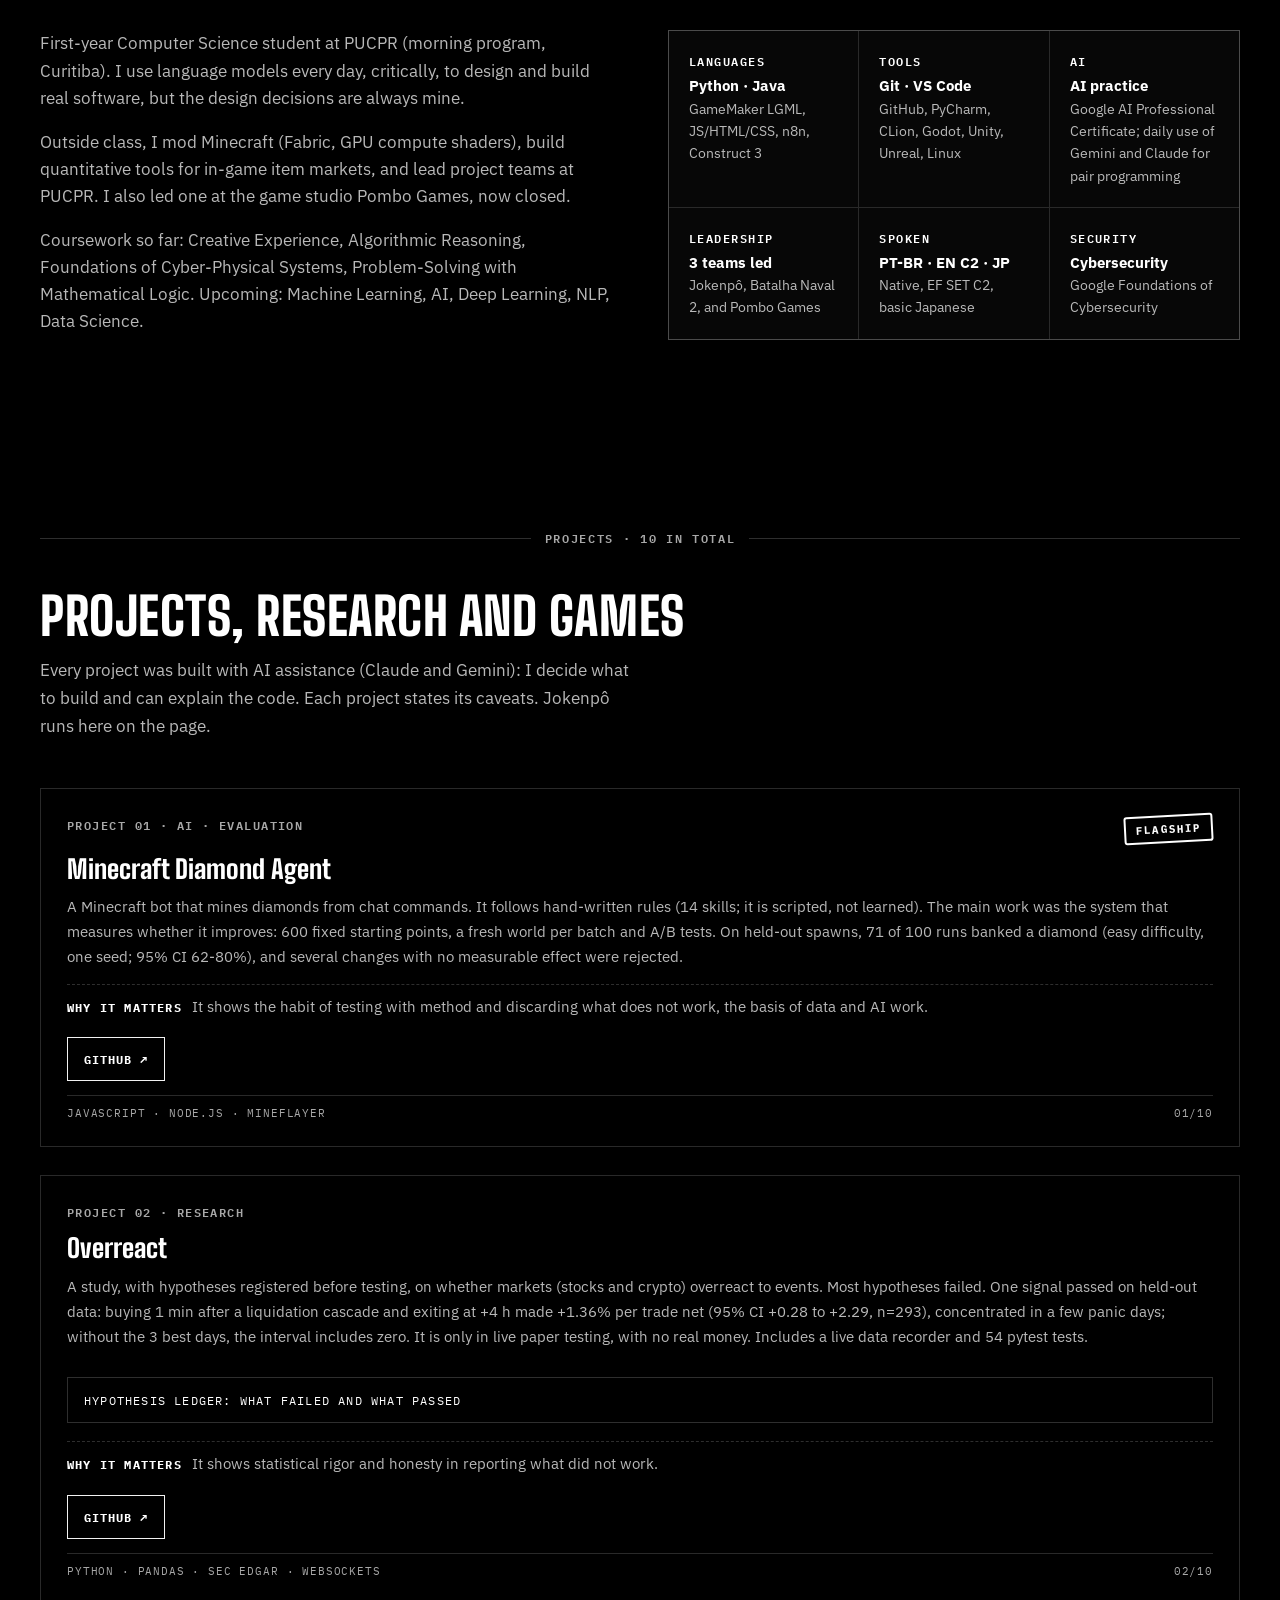
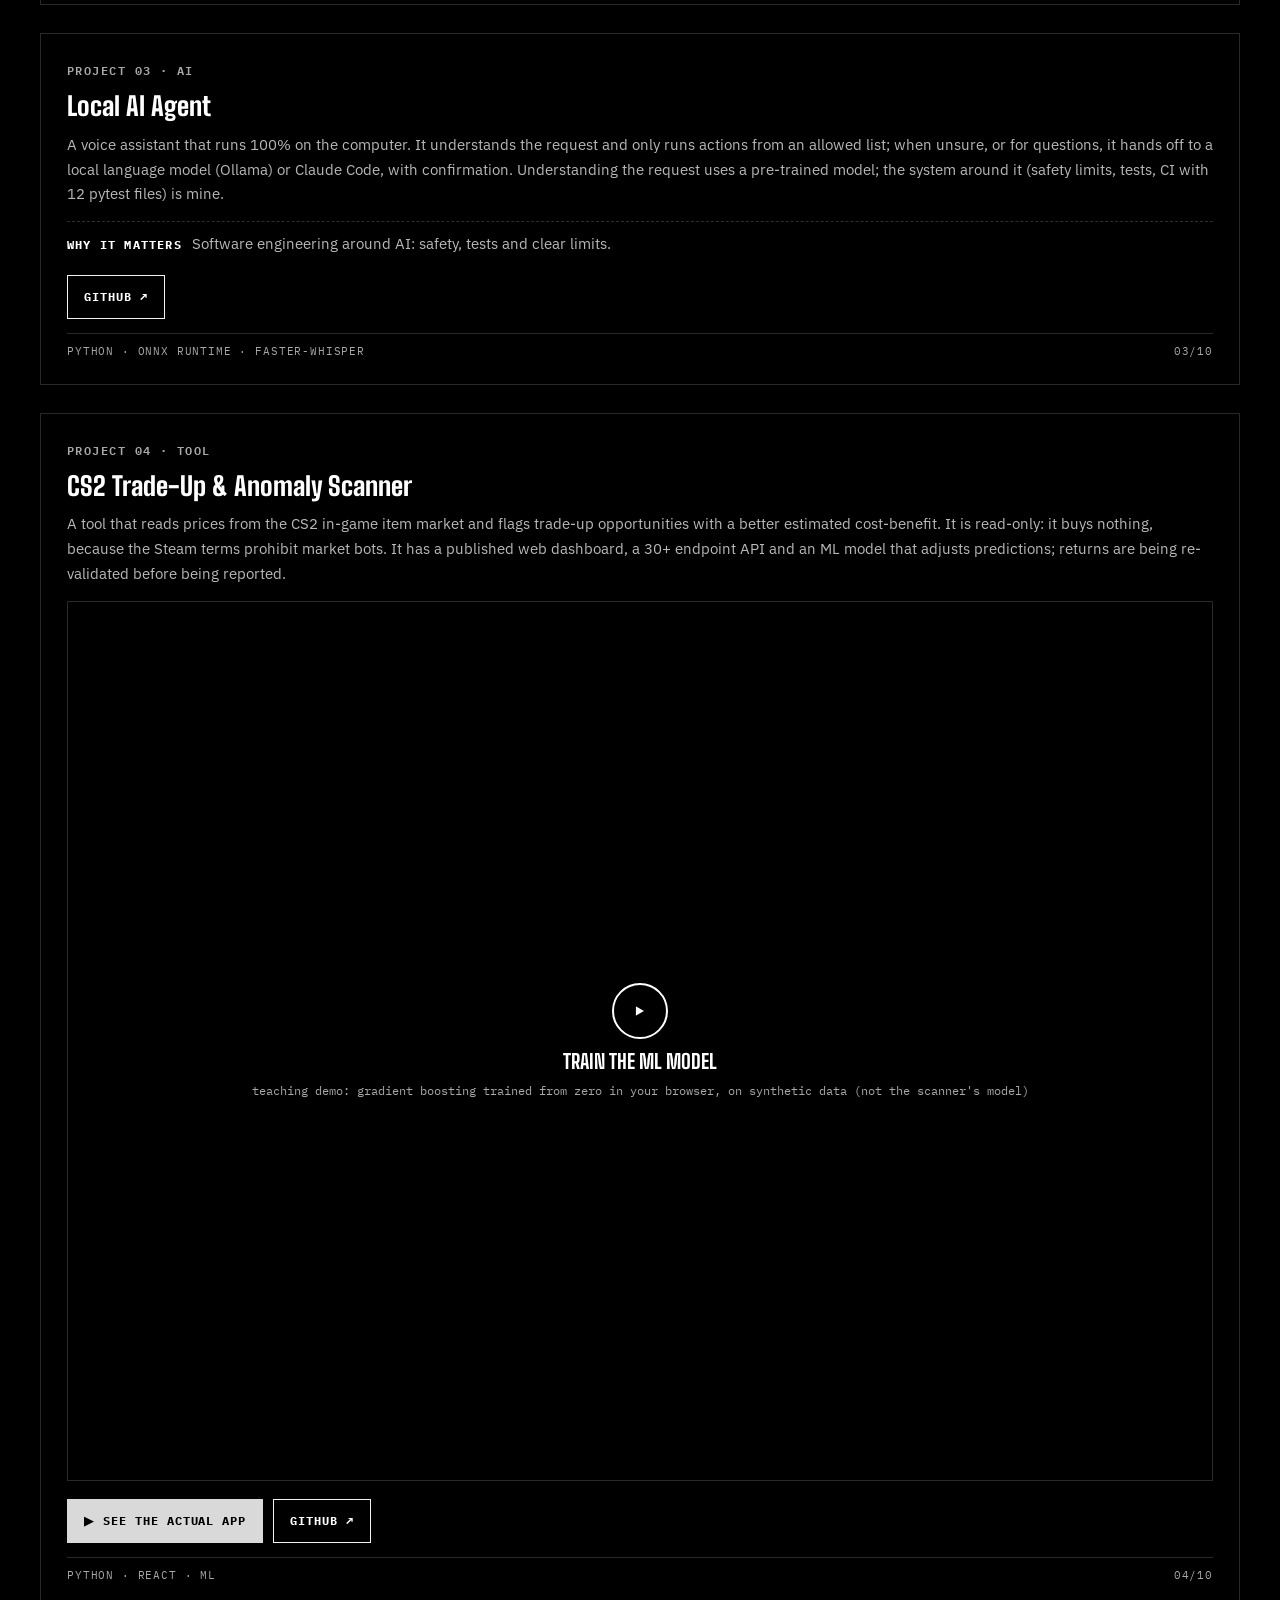
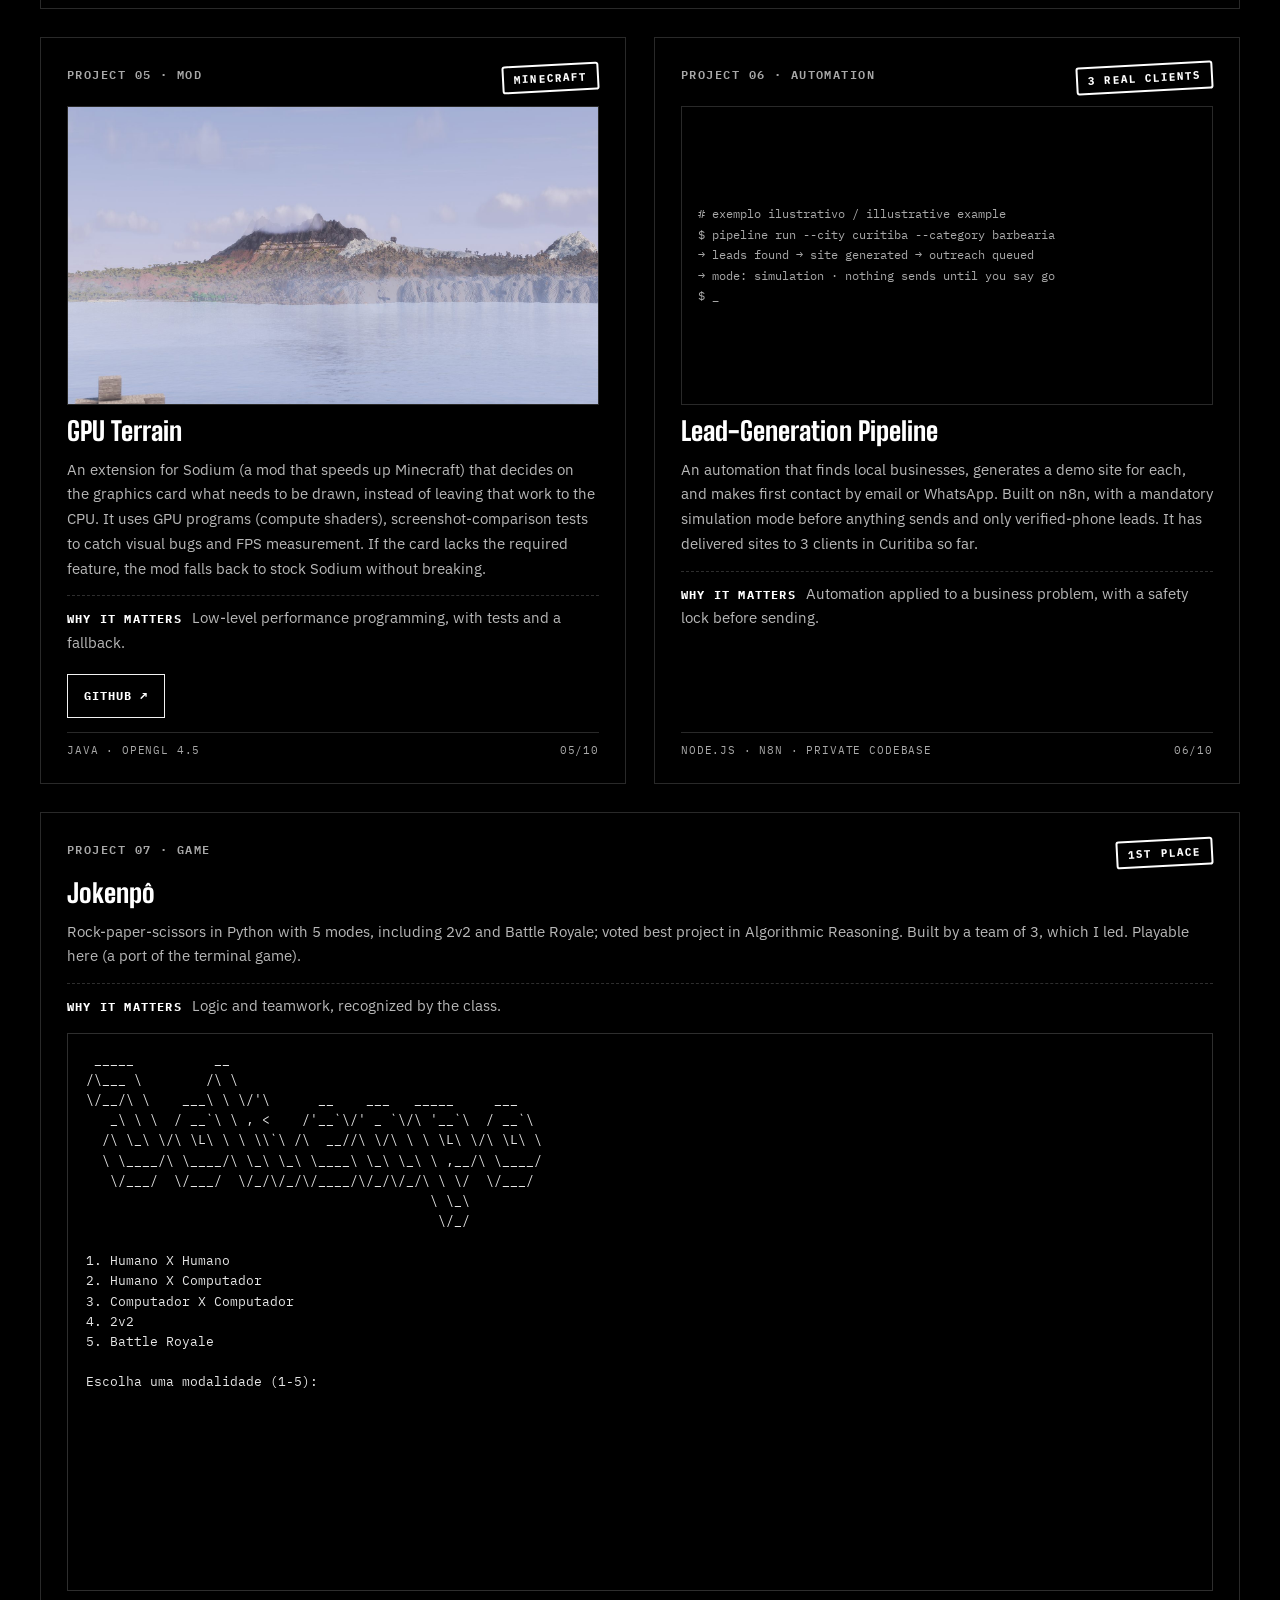
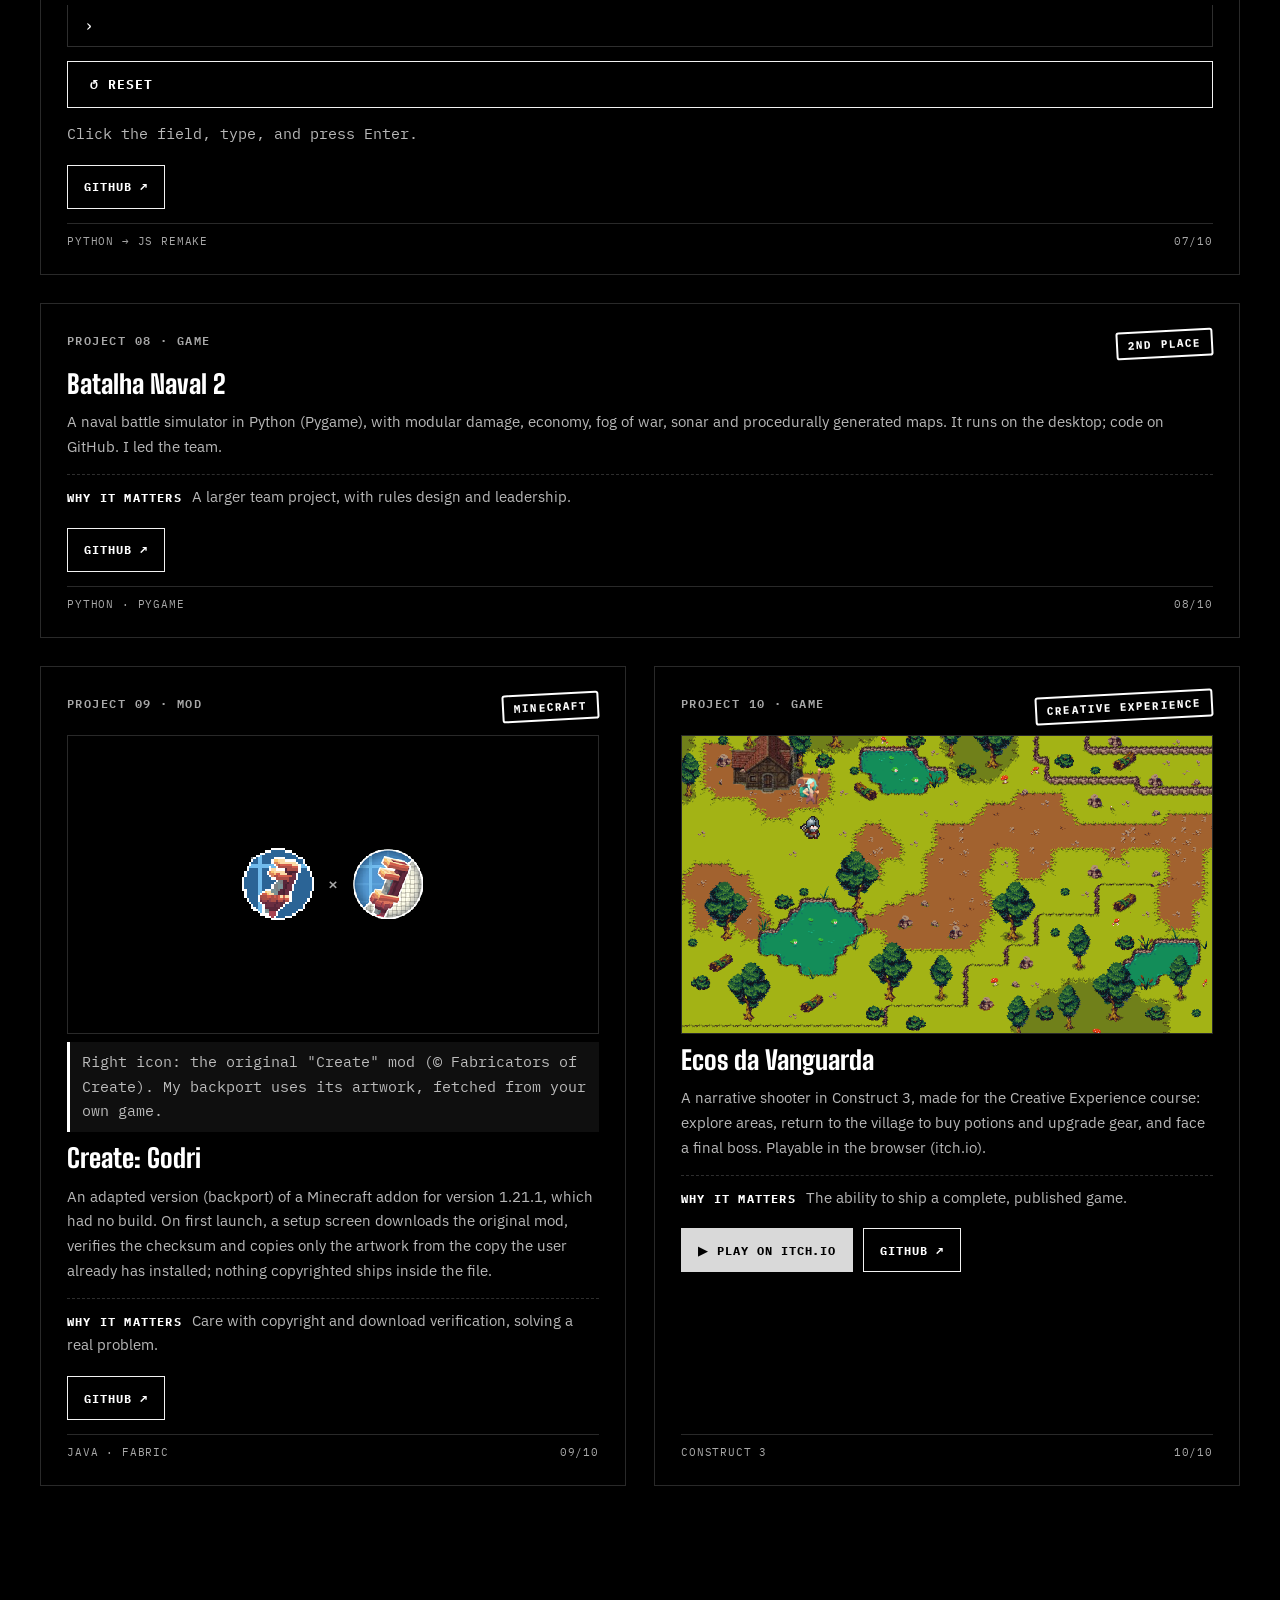
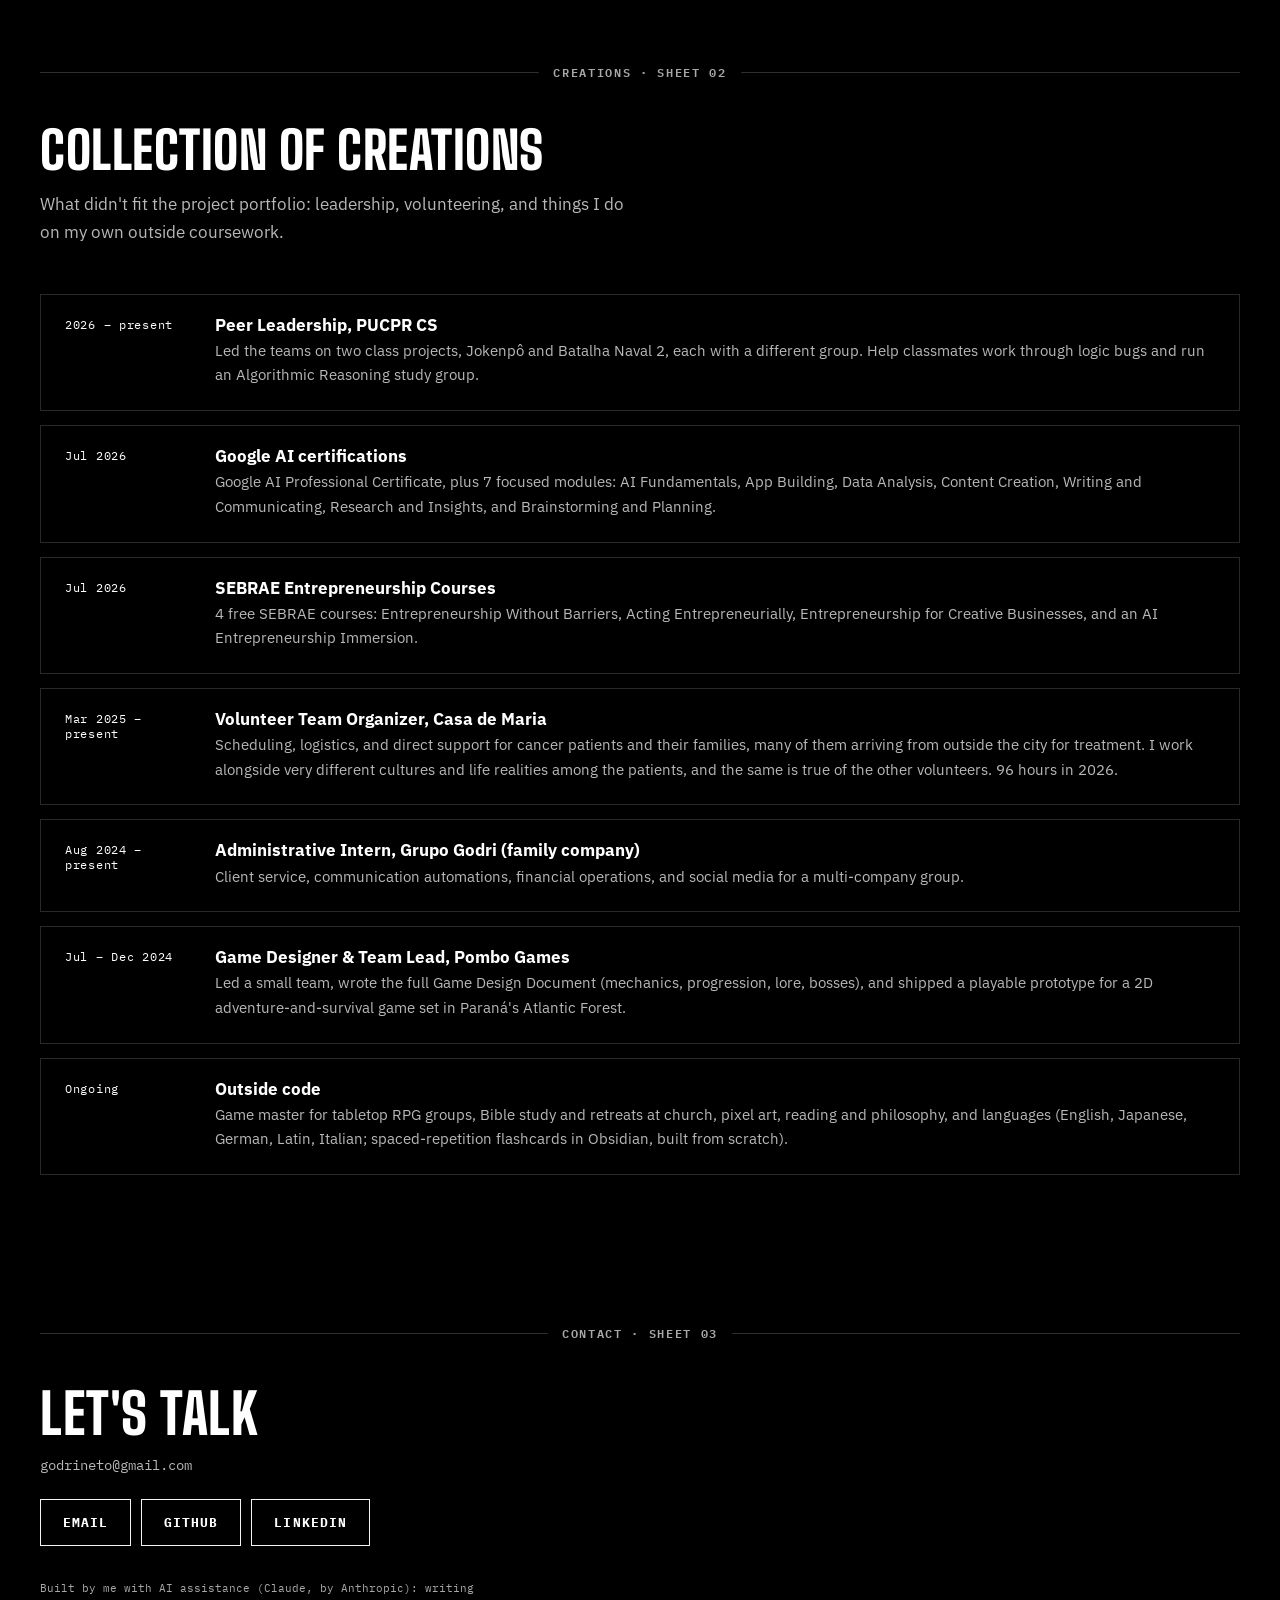
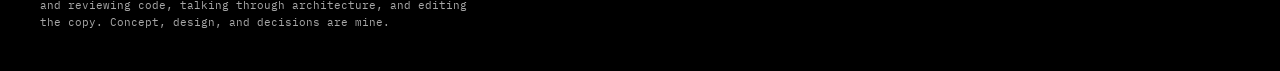
==== commit 835de4a5: "test(jokenpo): test the real rules module; fix trackpad horizontal scroll; email CTA in hero; shorte" ====
--- a/index.html
+++ b/index.html
@@ -58,9 +58,10 @@
           <span data-lang="jp">PUCPRでコンピュータサイエンスを学ぶ学生です。AI・データ・ソフトウェアのプロジェクトを作り、何がうまくいき、何がうまくいかなかったかを方法的に検証しています。ブラジル国内外、リモートまたは現地でのインターンを探しています。</span>
         </p>
         <div class="hero__actions">
-          <a class="btn btn--solid" href="#contact"><span data-lang="pt">Contato</span><span data-lang="en">Contact</span><span data-lang="jp">連絡先</span></a>
+          <a class="btn btn--solid" href="mailto:godrineto@gmail.com"><span data-lang="pt">Escrever por e-mail</span><span data-lang="en">Email me</span><span data-lang="jp">メールする</span></a>
           <a class="btn" href="#projects"><span data-lang="pt">Ver projetos</span><span data-lang="en">See projects</span><span data-lang="jp">プロジェクトを見る</span></a>
           <a class="btn" href="https://github.com/DanielGodriNeto" target="_blank" rel="noopener">GitHub ↗</a>
+          <a class="btn" href="https://www.linkedin.com/in/danielgodrineto/" target="_blank" rel="noopener">LinkedIn ↗</a>
         </div>
       </div>
       <div class="titleblock reveal">
@@ -142,7 +143,7 @@
     <div class="dim reveal"><span data-lang="pt">PROJETOS · 10 NO TOTAL</span><span data-lang="en">PROJECTS · 10 IN TOTAL</span><span data-lang="jp">プロジェクト · 全10件</span></div>
     <div class="section-head reveal">
       <h2><span data-lang="pt">Projetos, pesquisa e jogos</span><span data-lang="en">Projects, research and games</span><span data-lang="jp">プロジェクト、研究、ゲーム</span></h2>
-      <p><span data-lang="pt">Todos os projetos foram feitos com assistência de IA (Claude e Gemini): eu decido o que construir e consigo explicar qualquer trecho do código. As ressalvas de cada um estão no próprio projeto. Jokenpô roda aqui na página. O scanner de CS2 abre a demo em outra aba; os mods, o jogo em Construct 3 e o Batalha Naval têm screenshots ou link para o código. A automação de leads roda em produção, com código fechado.</span><span data-lang="en">Every project was built with AI assistance (Claude and Gemini): I decide what to build and can walk through any of the code. Each project states its own caveats. Jokenpô runs here on the page. The CS2 scanner opens its demo in a new tab; the Minecraft mods, the Construct 3 game, and Batalha Naval have screenshots or a link to the code. The lead automation runs in production, with a private codebase.</span><span data-lang="jp">すべてのプロジェクトはAI(ClaudeとGemini)の支援を受けて作りました。何を作るかは自分で決め、コードはどこでも説明できます。各プロジェクトに個別の注意点を書いています。じゃんけんはこのページ内で動きます。CS2スキャナーは別タブでデモを開き、MinecraftのMOD、Construct 3のゲーム、バトルシップはスクリーンショットやコードへのリンクを掲載しています。リード獲得の自動化は本番稼働中で、コードは非公開です。</span></p>
+      <p><span data-lang="pt">Todos os projetos foram feitos com assistência de IA (Claude e Gemini): eu defino o que construir e consigo explicar o código. Cada projeto traz suas ressalvas. O Jokenpô roda aqui na página.</span><span data-lang="en">Every project was built with AI assistance (Claude and Gemini): I decide what to build and can explain the code. Each project states its caveats. Jokenpô runs here on the page.</span><span data-lang="jp">すべてのプロジェクトはAI(ClaudeとGemini)の支援を受けて作りました。何を作るかは自分で決め、コードも説明できます。各プロジェクトに注意点を書いています。じゃんけんはこのページ内で動きます。</span></p>
     </div>
 
     <div class="project-grid">
@@ -414,7 +415,8 @@
 </footer>
 
 <script src="assets/js/app.js?v=11"></script>
-<script src="assets/js/jokenpo.js?v=6"></script>
+<script src="assets/js/jokenpo-rules.js?v=1"></script>
+<script src="assets/js/jokenpo.js?v=7"></script>
 <script src="assets/js/ascii-bg.js?v=3"></script>
 <script src="assets/js/decode.js?v=3"></script>
 </body>
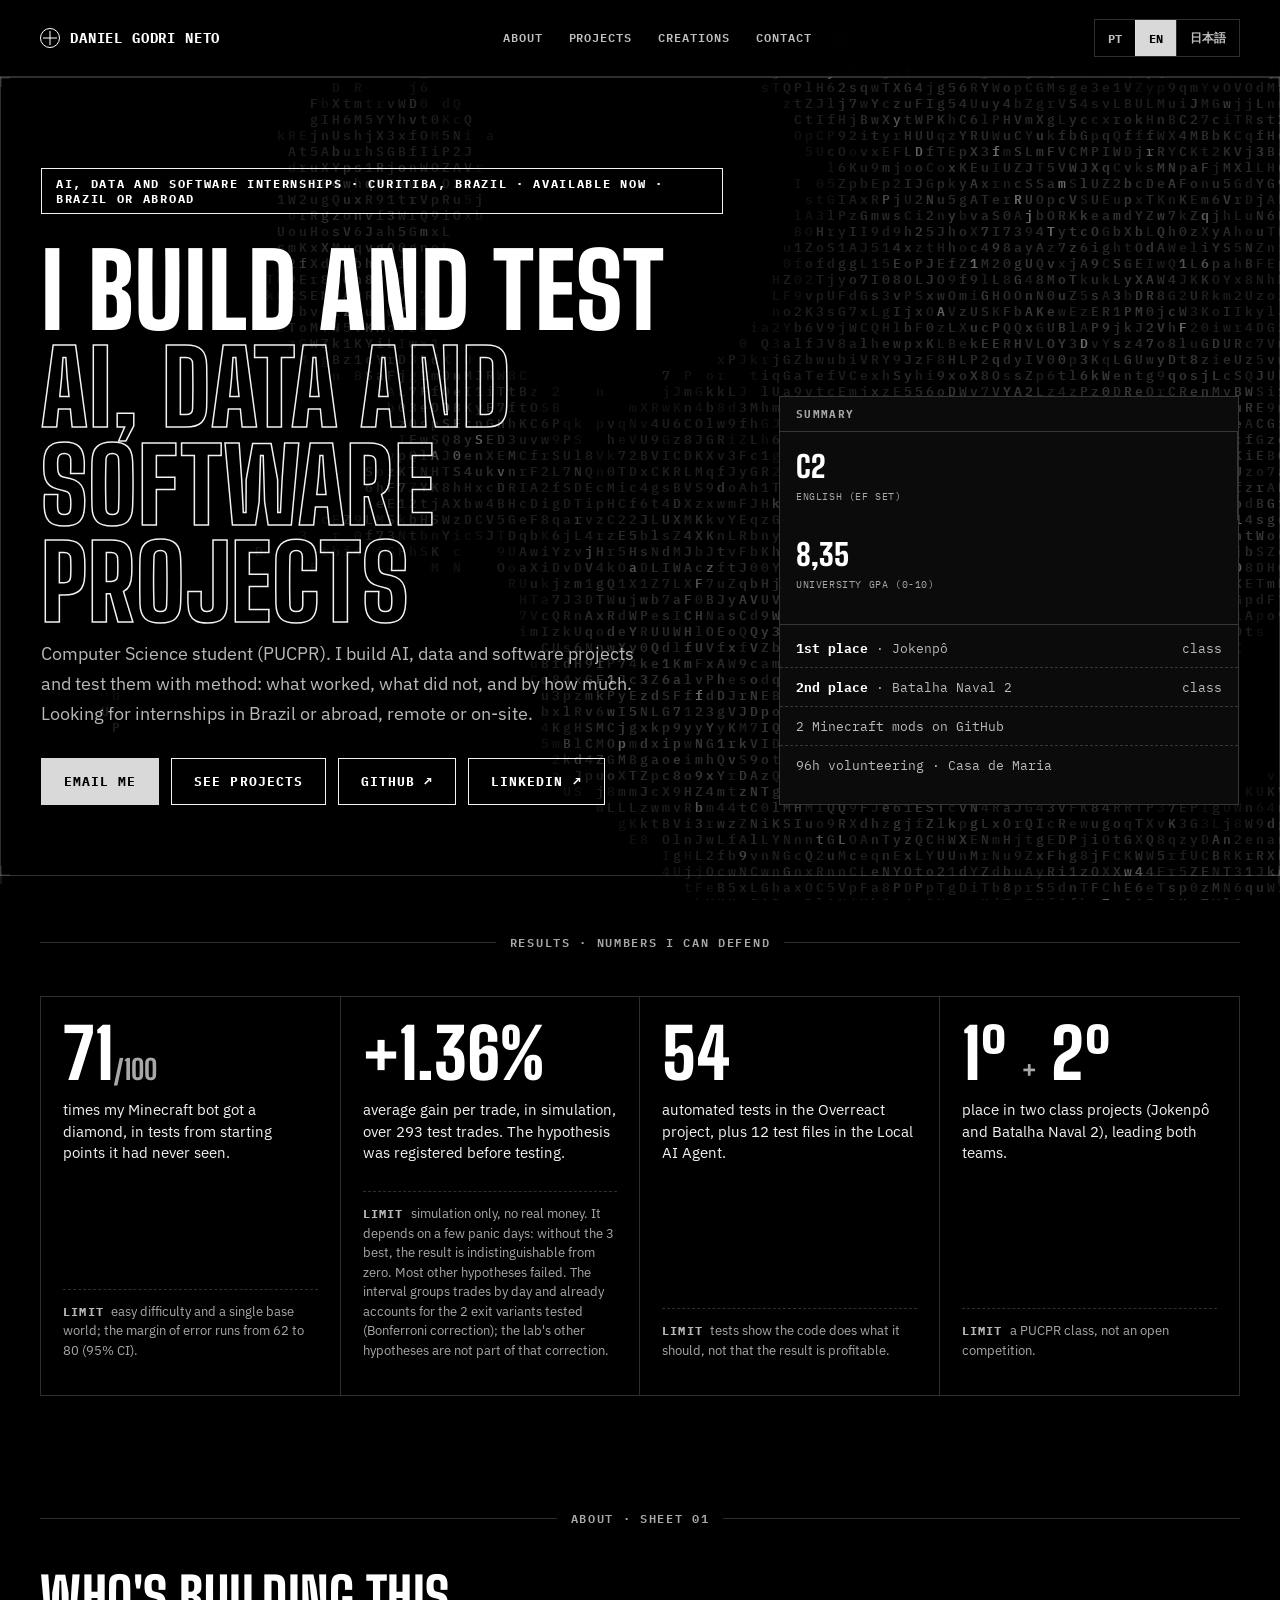
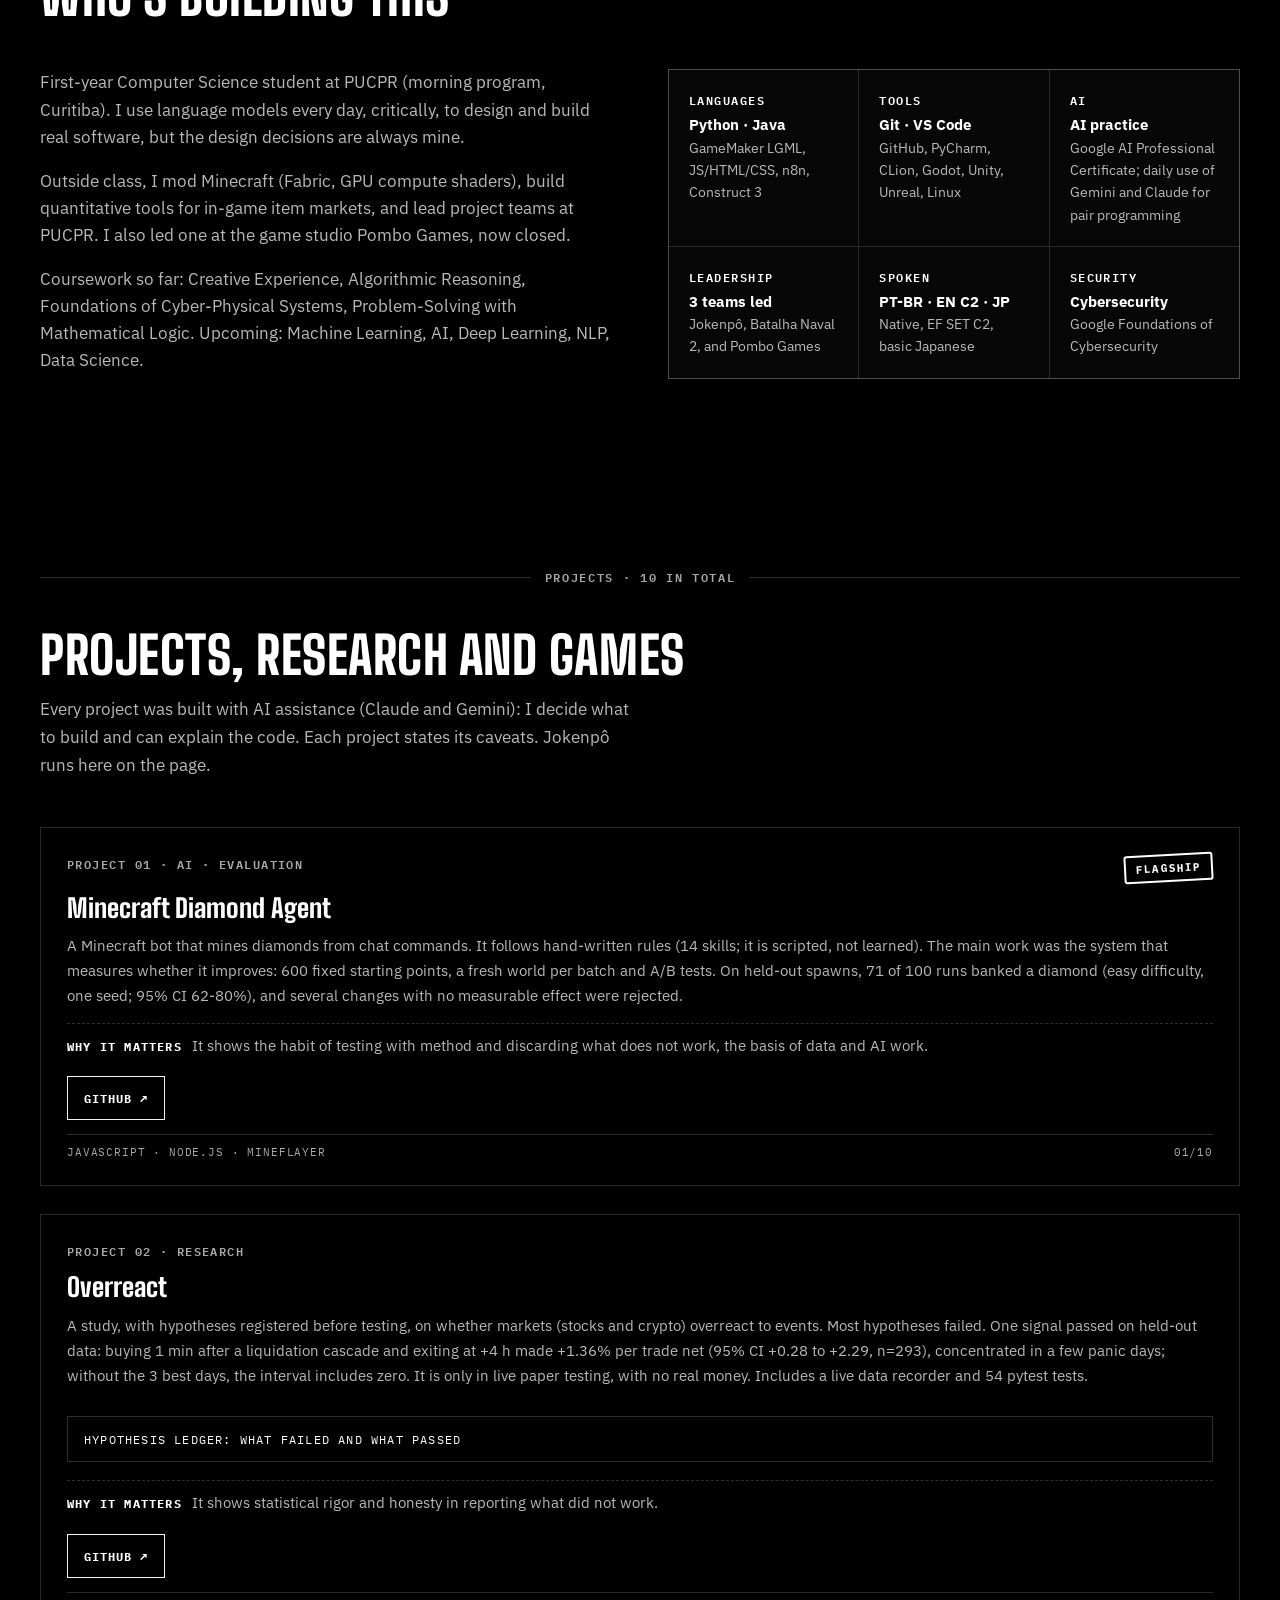
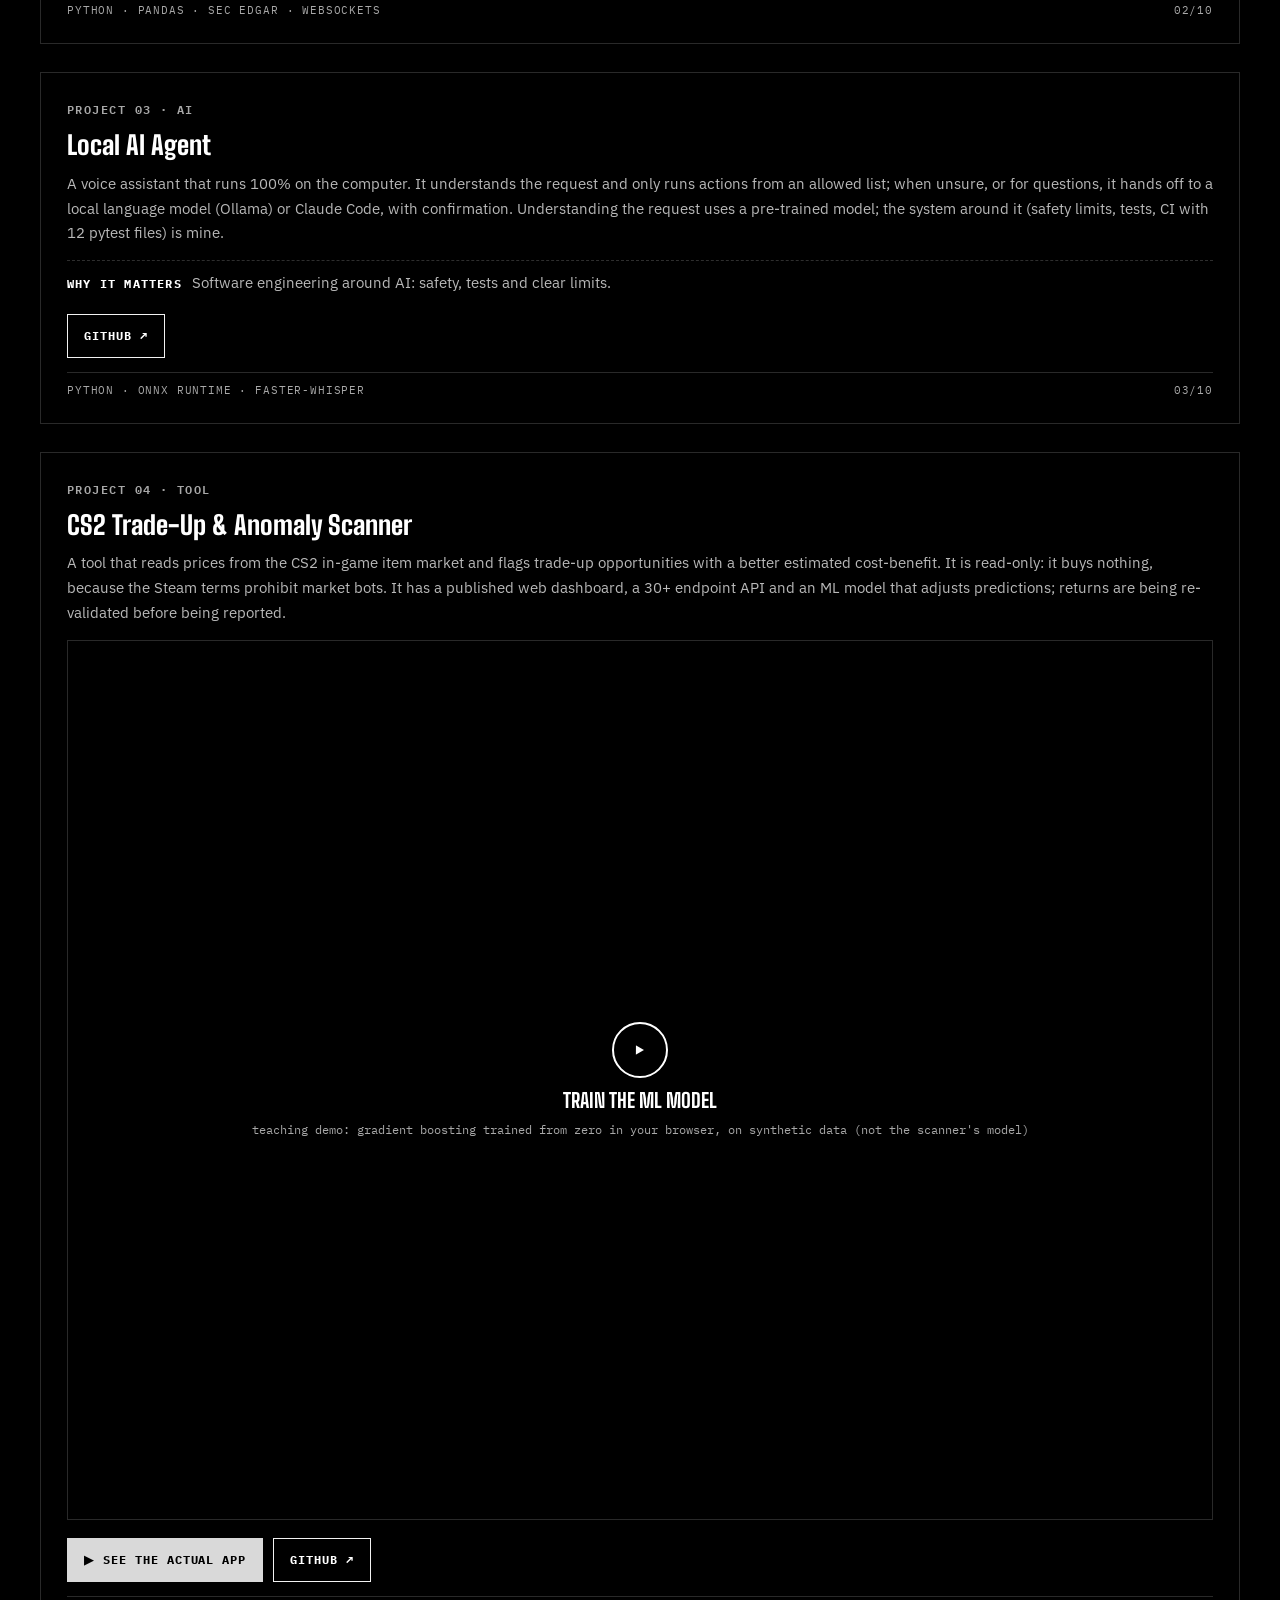
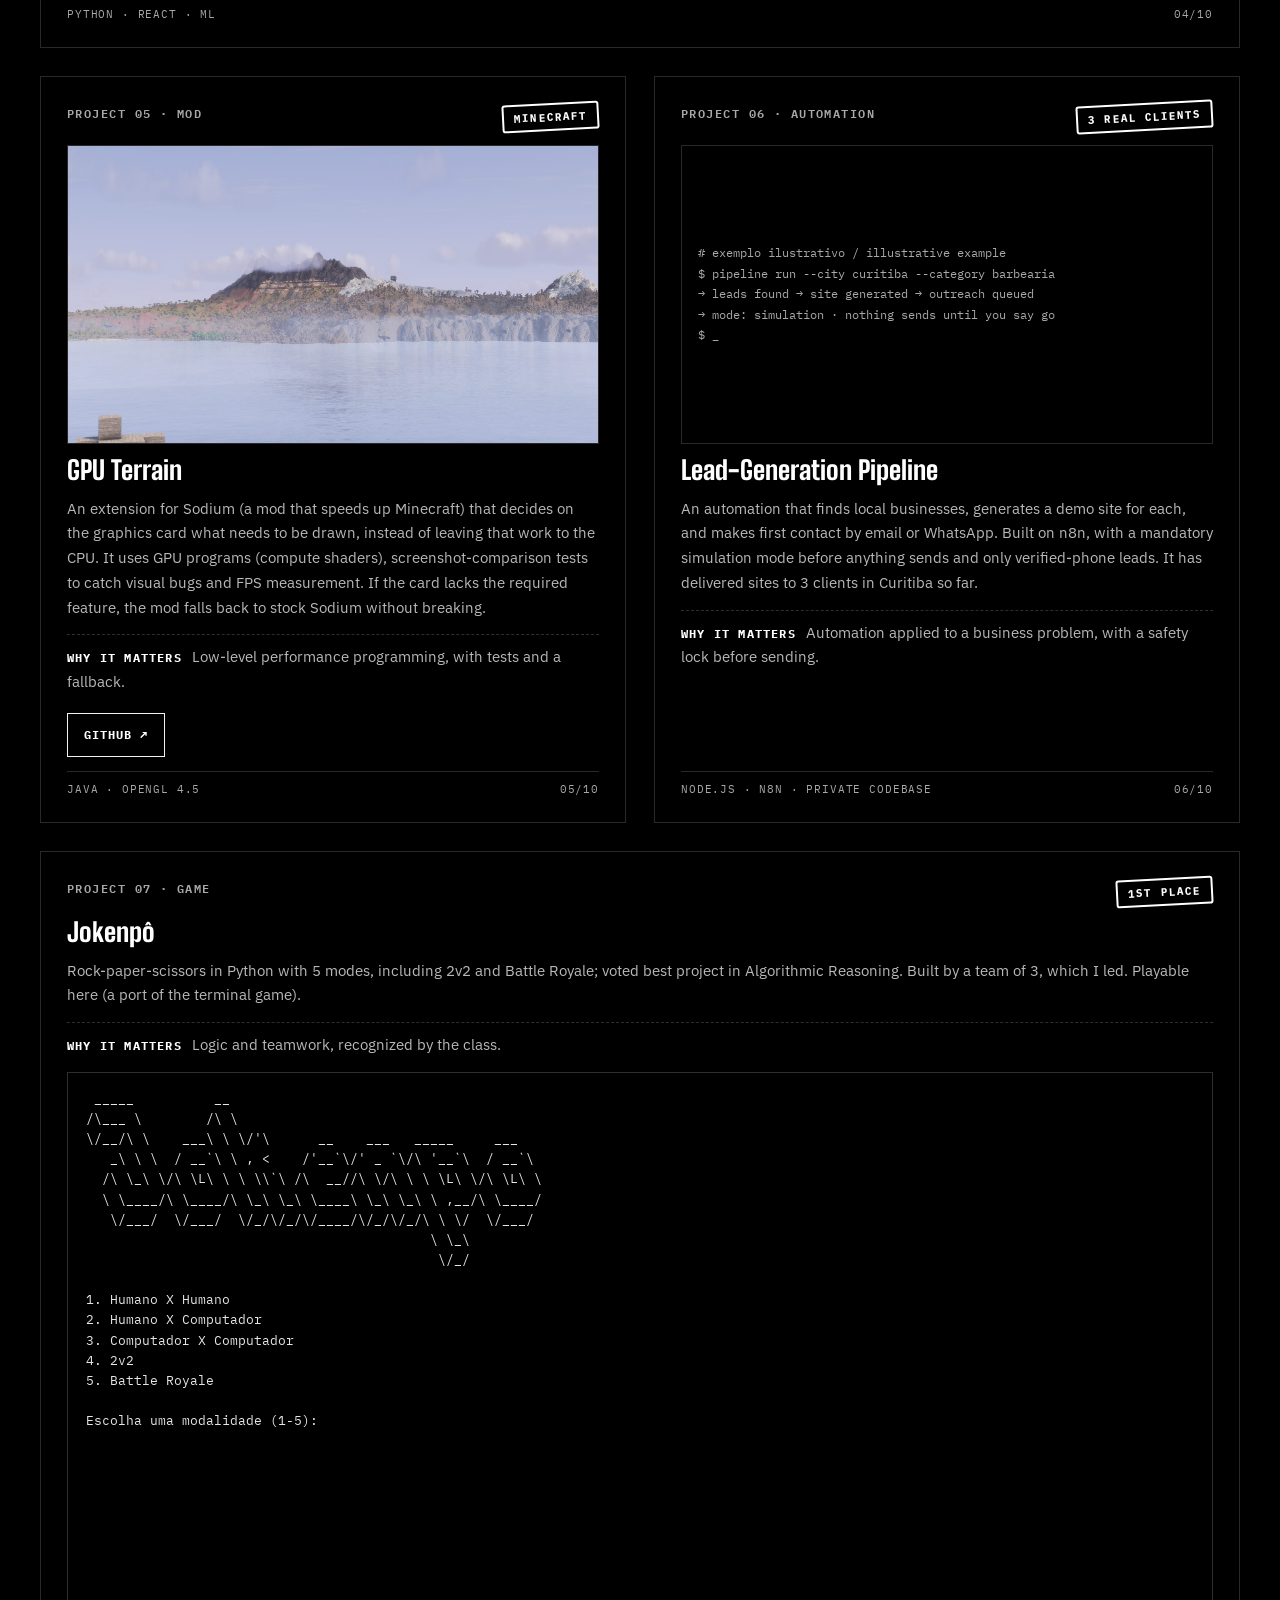
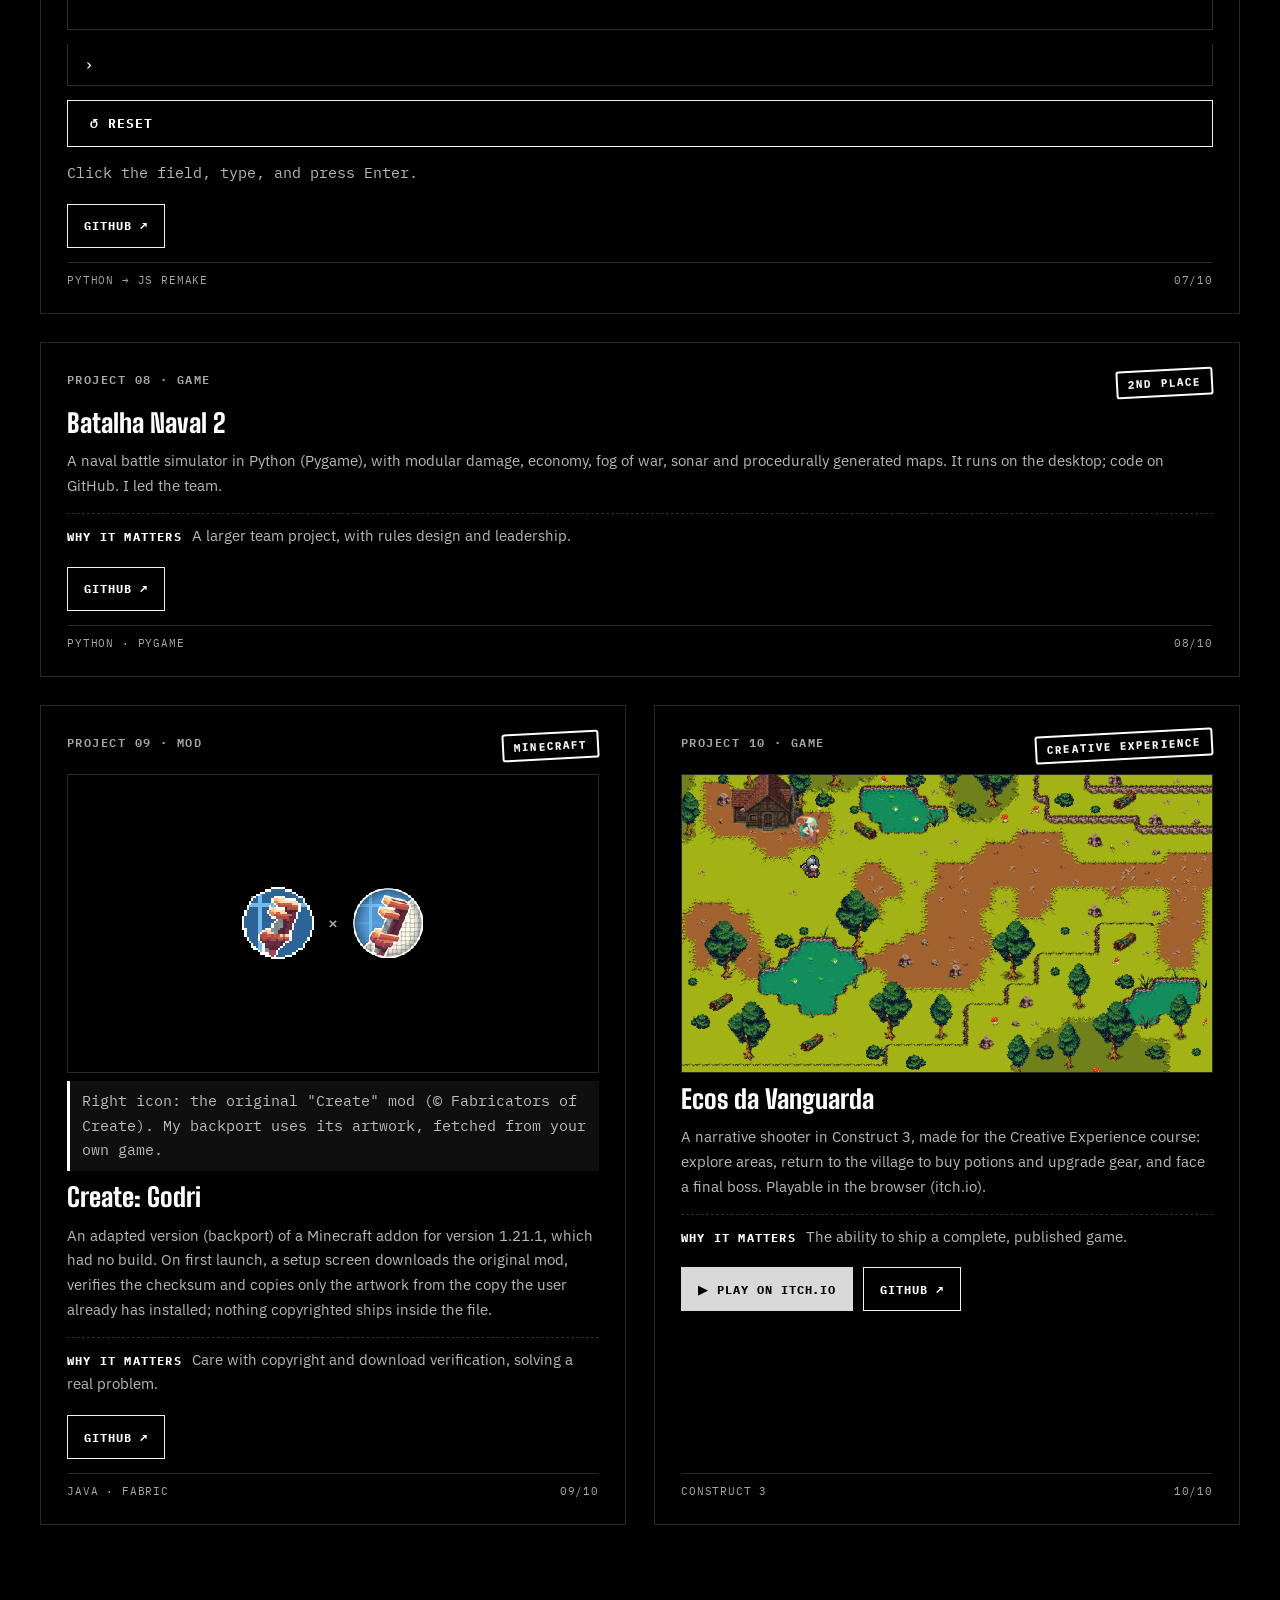
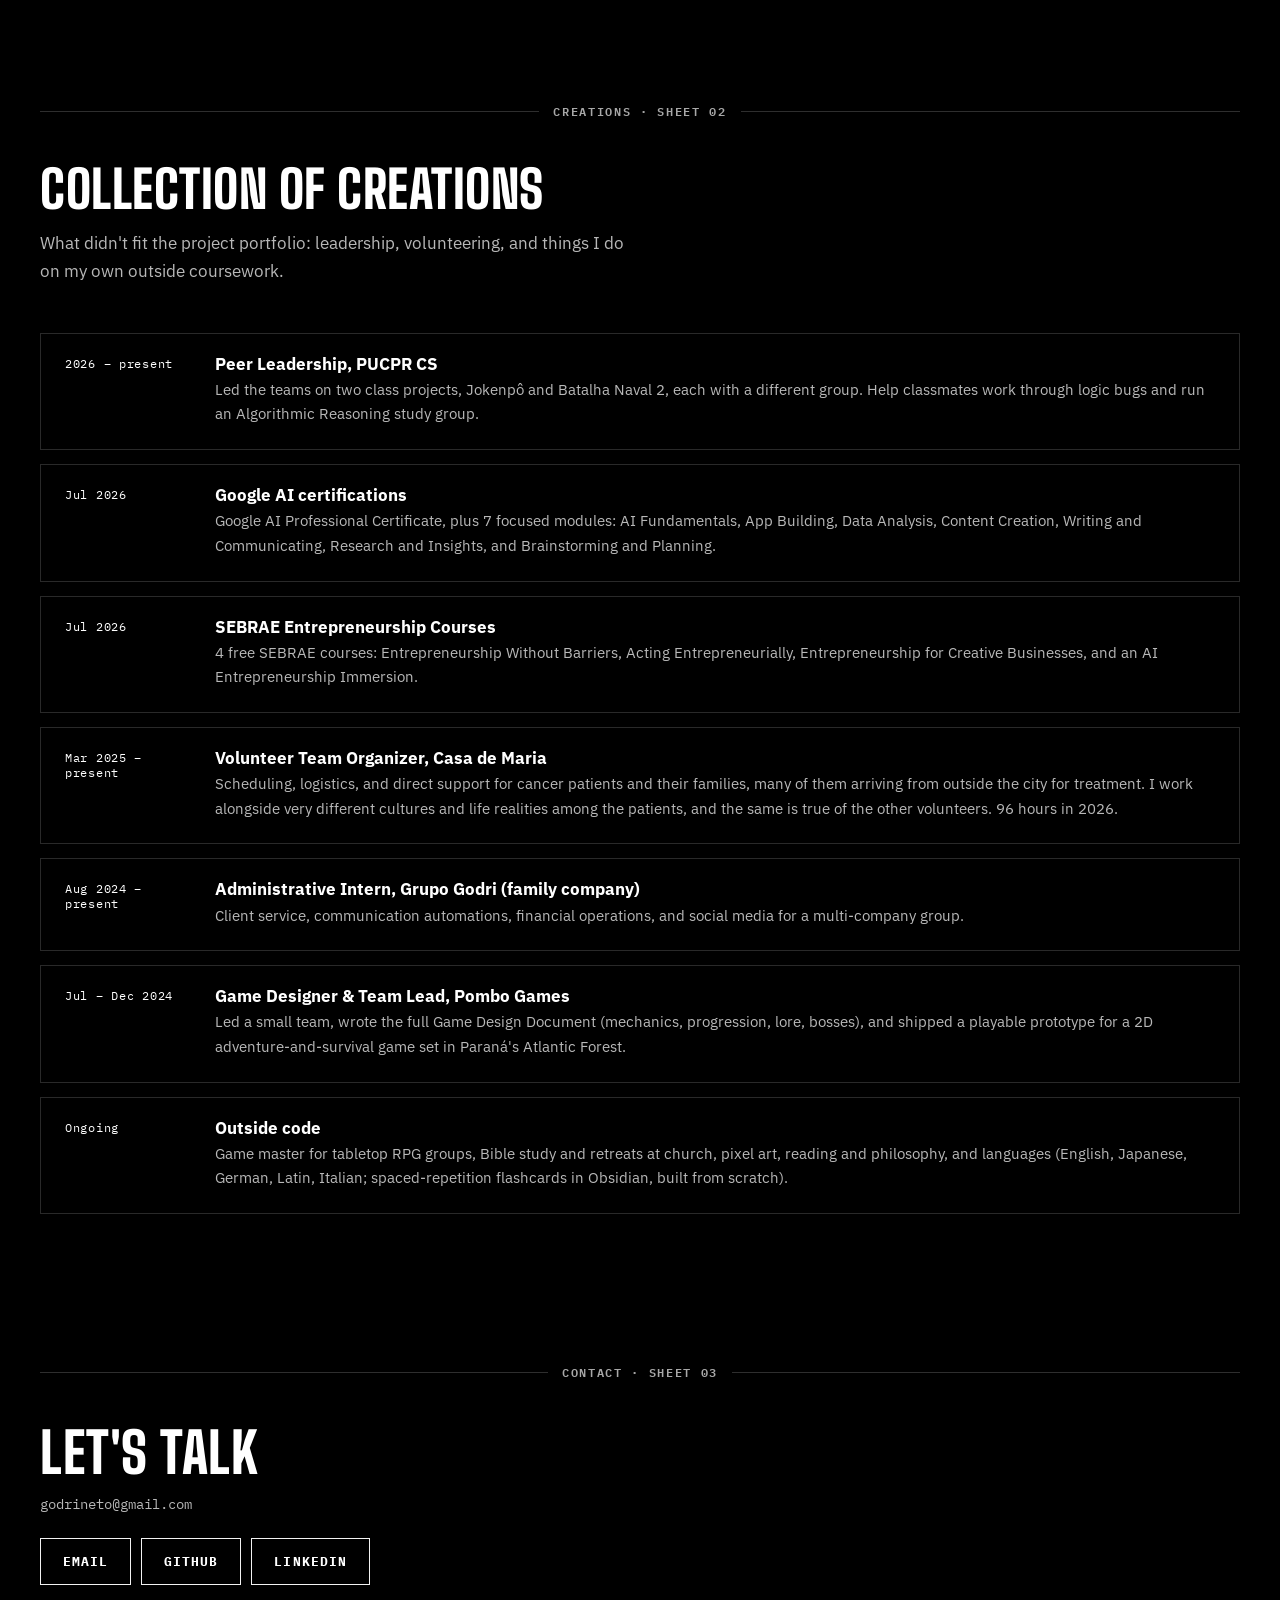
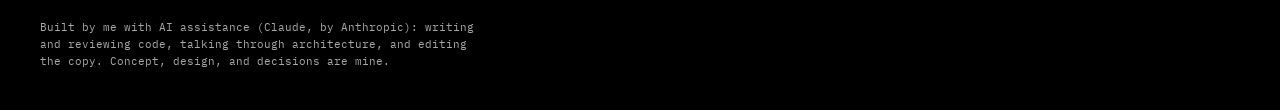
==== commit d8e833db: "fix(site): Overreact caveat matches the lab notebook (Bonferroni over 2 variants, day bootstrap); li" ====
--- a/index.html
+++ b/index.html
@@ -14,7 +14,7 @@
 <meta name="twitter:card" content="summary_large_image">
 <link rel="icon" href="assets/img/create-godri-icon.png">
 <link rel="stylesheet" href="https://fonts.googleapis.com/css2?family=Big+Shoulders:wght@500;600;700;800;900&family=IBM+Plex+Sans:wght@400;500;600;700&family=IBM+Plex+Mono:wght@400;500;600;700&display=swap">
-<link rel="stylesheet" href="assets/css/style.css?v=25">
+<link rel="stylesheet" href="assets/css/style.css?v=26">
 </head>
 <body>
 <a class="skip-link" href="#main"><span data-lang="pt">Ir para o conteúdo</span><span data-lang="en">Skip to content</span><span data-lang="jp">本文へ</span></a>
@@ -86,7 +86,7 @@
   <div class="container">
     <div class="dim reveal"><span data-lang="pt">RESULTADOS · NÚMEROS QUE EU CONSIGO DEFENDER</span><span data-lang="en">RESULTS · NUMBERS I CAN DEFEND</span><span data-lang="jp">成果 · 説明できる数字</span></div>
     <div class="proof__grid">
-<div class="proof__item reveal"><b class="proof__num"><span class="count">71</span><small>/100</small></b><p class="proof__label"><span data-lang="pt">vezes que meu robô de Minecraft conseguiu um diamante, em testes com pontos de partida que ele nunca tinha visto.</span><span data-lang="en">times my Minecraft bot got a diamond, in tests from starting points it had never seen.</span><span data-lang="jp">テスト用に確保したスポーンで、Minecraftボットがダイヤモンドを確保した回数。</span></p><p class="proof__limit"><b><span data-lang="pt">Limite</span><span data-lang="en">Limit</span><span data-lang="jp">限界</span></b> <span data-lang="pt">dificuldade fácil e um único mundo-base; a margem de erro vai de 62 a 80 (IC 95%).</span><span data-lang="en">easy difficulty and a single base world; the margin of error runs from 62 to 80 (95% CI).</span><span data-lang="jp">難易度イージー、シード1つ。95%信頼区間 62〜80。</span></p></div><div class="proof__item reveal"><b class="proof__num"><span class="count" data-lang="pt">+1,36%</span><span class="count" data-lang="en">+1.36%</span><span class="count" data-lang="jp">+1.36%</span></b><p class="proof__label"><span data-lang="pt">de ganho médio por operação, em simulação, em 293 operações de teste. A hipótese foi registrada antes de testar.</span><span data-lang="en">average gain per trade, in simulation, over 293 test trades. The hypothesis was registered before testing.</span><span data-lang="jp">取り置いたデータでのコスト控除後の1取引あたり(n=293)。検証前に仮説を登録。</span></p><p class="proof__limit"><b><span data-lang="pt">Limite</span><span data-lang="en">Limit</span><span data-lang="jp">限界</span></b> <span data-lang="pt">só simulação, sem dinheiro real. Depende de poucos dias de pânico: sem os 3 melhores, o resultado não se distingue de zero. A maioria das outras hipóteses falhou, e esta foi uma entre várias testadas, sem correção estatística para isso.</span><span data-lang="en">simulation only, no real money. It depends on a few panic days: without the 3 best, the result is indistinguishable from zero. Most other hypotheses failed, and this was one of several tested, with no statistical correction for that.</span><span data-lang="jp">シミュレーションのみ、実資金なし。ごく少数のパニック日に集中。上位3日を除くと区間は0を含む。他の仮説の多くは失敗。</span></p></div><div class="proof__item reveal"><b class="proof__num"><span class="count">54</span></b><p class="proof__label"><span data-lang="pt">testes automatizados no projeto Overreact, mais 12 arquivos de teste no Local AI Agent.</span><span data-lang="en">automated tests in the Overreact project, plus 12 test files in the Local AI Agent.</span><span data-lang="jp">Overreactの自動テスト数。Local AI Agentには別に12個のテストファイル。</span></p><p class="proof__limit"><b><span data-lang="pt">Limite</span><span data-lang="en">Limit</span><span data-lang="jp">限界</span></b> <span data-lang="pt">testes mostram que o código faz o previsto, não que o resultado dá lucro.</span><span data-lang="en">tests show the code does what it should, not that the result is profitable.</span><span data-lang="jp">テストはコードが想定通り動くことを示すもので、利益を保証しません。</span></p></div><div class="proof__item reveal"><b class="proof__num"><span class="count">1</span>º <small>+</small> <span class="count">2</span>º</b><p class="proof__label"><span data-lang="pt">lugar em dois projetos de turma (Jokenpô e Batalha Naval 2), liderando as duas equipes.</span><span data-lang="en">place in two class projects (Jokenpô and Batalha Naval 2), leading both teams.</span><span data-lang="jp">2つの授業プロジェクト(JokenpôとBatalha Naval 2)での順位。どちらもチームを率いました。</span></p><p class="proof__limit"><b><span data-lang="pt">Limite</span><span data-lang="en">Limit</span><span data-lang="jp">限界</span></b> <span data-lang="pt">turma da PUCPR, não uma competição aberta.</span><span data-lang="en">a PUCPR class, not an open competition.</span><span data-lang="jp">PUCPRのクラス内で、公開コンペではありません。</span></p></div>    </div>
+<div class="proof__item reveal"><b class="proof__num"><span class="count">71</span><small>/100</small></b><p class="proof__label"><span data-lang="pt">vezes que meu robô de Minecraft conseguiu um diamante, em testes com pontos de partida que ele nunca tinha visto.</span><span data-lang="en">times my Minecraft bot got a diamond, in tests from starting points it had never seen.</span><span data-lang="jp">テスト用に確保したスポーンで、Minecraftボットがダイヤモンドを確保した回数。</span></p><p class="proof__limit"><b><span data-lang="pt">Limite</span><span data-lang="en">Limit</span><span data-lang="jp">限界</span></b> <span data-lang="pt">dificuldade fácil e um único mundo-base; a margem de erro vai de 62 a 80 (IC 95%).</span><span data-lang="en">easy difficulty and a single base world; the margin of error runs from 62 to 80 (95% CI).</span><span data-lang="jp">難易度イージー、シード1つ。95%信頼区間 62〜80。</span></p></div><div class="proof__item reveal"><b class="proof__num"><span class="count" data-lang="pt">+1,36%</span><span class="count" data-lang="en">+1.36%</span><span class="count" data-lang="jp">+1.36%</span></b><p class="proof__label"><span data-lang="pt">de ganho médio por operação, em simulação, em 293 operações de teste. A hipótese foi registrada antes de testar.</span><span data-lang="en">average gain per trade, in simulation, over 293 test trades. The hypothesis was registered before testing.</span><span data-lang="jp">取り置いたデータでのコスト控除後の1取引あたり(n=293)。検証前に仮説を登録。</span></p><p class="proof__limit"><b><span data-lang="pt">Limite</span><span data-lang="en">Limit</span><span data-lang="jp">限界</span></b> <span data-lang="pt">só simulação, sem dinheiro real. Depende de poucos dias de pânico: sem os 3 melhores, o resultado não se distingue de zero. A maioria das outras hipóteses falhou. O intervalo agrupa as operações por dia e já considera as 2 variantes de saída testadas (correção de Bonferroni); as demais hipóteses do laboratório não entram nessa conta.</span><span data-lang="en">simulation only, no real money. It depends on a few panic days: without the 3 best, the result is indistinguishable from zero. Most other hypotheses failed. The interval groups trades by day and already accounts for the 2 exit variants tested (Bonferroni correction); the lab's other hypotheses are not part of that correction.</span><span data-lang="jp">シミュレーションのみ、実資金なし。ごく少数のパニック日に集中。上位3日を除くと区間は0を含む。他の仮説の多くは失敗。区間は日ごとに集計し、検証した2つの出口条件を補正済み(ボンフェローニ)。他の仮説は補正の対象外。</span></p></div><div class="proof__item reveal"><b class="proof__num"><span class="count">54</span></b><p class="proof__label"><span data-lang="pt">testes automatizados no projeto Overreact, mais 12 arquivos de teste no Local AI Agent.</span><span data-lang="en">automated tests in the Overreact project, plus 12 test files in the Local AI Agent.</span><span data-lang="jp">Overreactの自動テスト数。Local AI Agentには別に12個のテストファイル。</span></p><p class="proof__limit"><b><span data-lang="pt">Limite</span><span data-lang="en">Limit</span><span data-lang="jp">限界</span></b> <span data-lang="pt">testes mostram que o código faz o previsto, não que o resultado dá lucro.</span><span data-lang="en">tests show the code does what it should, not that the result is profitable.</span><span data-lang="jp">テストはコードが想定通り動くことを示すもので、利益を保証しません。</span></p></div><div class="proof__item reveal"><b class="proof__num"><span class="count">1</span>º <small>+</small> <span class="count">2</span>º</b><p class="proof__label"><span data-lang="pt">lugar em dois projetos de turma (Jokenpô e Batalha Naval 2), liderando as duas equipes.</span><span data-lang="en">place in two class projects (Jokenpô and Batalha Naval 2), leading both teams.</span><span data-lang="jp">2つの授業プロジェクト(JokenpôとBatalha Naval 2)での順位。どちらもチームを率いました。</span></p><p class="proof__limit"><b><span data-lang="pt">Limite</span><span data-lang="en">Limit</span><span data-lang="jp">限界</span></b> <span data-lang="pt">turma da PUCPR, não uma competição aberta.</span><span data-lang="en">a PUCPR class, not an open competition.</span><span data-lang="jp">PUCPRのクラス内で、公開コンペではありません。</span></p></div>    </div>
   </div>
 </section>
 
@@ -170,7 +170,7 @@
         </div>
         <h3>Overreact</h3>
         <p><span data-lang="pt">Estudo, com hipóteses registradas antes dos testes, sobre se o mercado (ações e cripto) reage demais a eventos. A maioria das hipóteses falhou. Um sinal passou nos dados reservados para teste: comprar 1 min após uma cascata de liquidações e sair em 4 h rendeu +1,36% por operação líquido (IC 95% +0,28 a +2,29, n=293), concentrado em poucos dias de pânico; sem os 3 melhores dias, o intervalo inclui zero. Está só em teste ao vivo em paper, sem dinheiro real. Inclui um gravador de dados ao vivo e 54 testes pytest.</span><span data-lang="en">A study, with hypotheses registered before testing, on whether markets (stocks and crypto) overreact to events. Most hypotheses failed. One signal passed on held-out data: buying 1 min after a liquidation cascade and exiting at +4 h made +1.36% per trade net (95% CI +0.28 to +2.29, n=293), concentrated in a few panic days; without the 3 best days, the interval includes zero. It is only in live paper testing, with no real money. Includes a live data recorder and 54 pytest tests.</span><span data-lang="jp">市場(株式と暗号資産)が出来事に過剰反応するかを、検証前に仮説を登録して調べた研究です。ほとんどの仮説は失敗しました。1つのシグナルが検証用に取り置いたデータで通過しました: 清算の連鎖の1分後に買い、4時間後に売ると、コスト控除後で1取引あたり+1.36%(95%信頼区間 +0.28〜+2.29、n=293)。ごく少数のパニック日に集中しており、上位3日を除くと区間は0を含みます。現在はペーパーでのライブ検証のみで、実資金は使っていません。ライブデータの記録機能と54個のpytestテストを備えています。</span></p>
-        <details class="ledger"><summary><span data-lang="pt">Caderno de hipóteses: o que falhou e o que passou</span><span data-lang="en">Hypothesis ledger: what failed and what passed</span><span data-lang="jp">仮説ノート: 失敗したものと通過したもの</span></summary><div class="ledger__row"><span><span data-lang="pt">Preço esticado reverte (small caps)</span><span data-lang="en">Price stretch reverts (small caps)</span><span data-lang="jp">価格の行き過ぎが戻る(小型株)</span></span><b><span data-lang="pt">Falhou</span><span data-lang="en">Failed</span><span data-lang="jp">失敗</span></b><span><span data-lang="pt">acerto de 43 a 47%, média perto de zero; small caps seguem a tendência.</span><span data-lang="en">hit rate 43-47%, mean near zero; small caps trend instead.</span><span data-lang="jp">的中率43〜47%、平均はほぼ0。小型株はむしろトレンドが続く。</span></span></div><div class="ledger__row"><span><span data-lang="pt">Esticão sem 8-K reverte, com 8-K continua</span><span data-lang="en">Stretch without an 8-K reverts, with one continues</span><span data-lang="jp">8-Kなしの行き過ぎは戻り、ありなら続く</span></span><b><span data-lang="pt">Falhou</span><span data-lang="en">Failed</span><span data-lang="jp">失敗</span></b><span><span data-lang="pt">o sinal inverte entre treino e teste.</span><span data-lang="en">the sign flips between train and test.</span><span data-lang="jp">学習データと検証データで符号が逆転。</span></span></div><div class="ledger__row"><span><span data-lang="pt">IA lê a notícia ("caiu, mas a notícia não era ruim")</span><span data-lang="en">LLM reads the news ("dropped, but the news was not bad")</span><span data-lang="jp">AIがニュースを読む(「下がったが悪材料ではない」)</span></span><b><span data-lang="pt">Falhou</span><span data-lang="en">Failed</span><span data-lang="jp">失敗</span></b><span><span data-lang="pt">acerto de 40 a 44% no treino e no teste.</span><span data-lang="en">hit rate 40-44% in train and test.</span><span data-lang="jp">学習・検証ともに的中率40〜44%。</span></span></div><div class="ledger__row"><span><span data-lang="pt">G3: comprar na Binance após listagem na Upbit</span><span data-lang="en">G3: buy on Binance after an Upbit listing</span><span data-lang="jp">G3: Upbit上場後にBinanceで買う</span></span><b><span data-lang="pt">Falhou</span><span data-lang="en">Failed</span><span data-lang="jp">失敗</span></b><span><span data-lang="pt">cerca de -3% por operação (n=82); o movimento acontece no primeiro segundo.</span><span data-lang="en">about -3% per trade (n=82); the move happens in the first second.</span><span data-lang="jp">1取引あたり約-3%(n=82)。値動きは最初の1秒で起きる。</span></span></div><div class="ledger__row"><span><span data-lang="pt">G5: funding muito negativo, comprar à vista</span><span data-lang="en">G5: very negative funding, buy spot</span><span data-lang="jp">G5: 資金調達率が大きく負、現物を買う</span></span><b><span data-lang="pt">Falhou</span><span data-lang="en">Failed</span><span data-lang="jp">失敗</span></b><span><span data-lang="pt">sem poder de previsão.</span><span data-lang="en">no predictive power.</span><span data-lang="jp">予測力なし。</span></span></div><div class="ledger__row"><span><span data-lang="pt">G4: rebote após cascata de liquidações</span><span data-lang="en">G4: rebound after a liquidation cascade</span><span data-lang="jp">G4: 清算の連鎖後の反発</span></span><b class="ok"><span data-lang="pt">Passou (secundário)</span><span data-lang="en">Passed (secondary)</span><span data-lang="jp">通過(二次的)</span></b><span><span data-lang="pt">+1,36% por operação líquido, IC 95% de +0,28 a +2,29, n=293. Sem os 3 melhores dias, o intervalo cruza zero. Em teste ao vivo só em simulação.</span><span data-lang="en">+1.36% per trade net, 95% CI +0.28 to +2.29, n=293. Without the 3 best days, the interval crosses zero. Live testing in simulation only.</span><span data-lang="jp">コスト控除後で1取引あたり+1.36%、95%信頼区間 +0.28〜+2.29、n=293。上位3日を除くと区間は0をまたぐ。ライブ検証はシミュレーションのみ。</span></span></div></details>
+        <details class="ledger"><summary><span data-lang="pt">Caderno de hipóteses: o que falhou e o que passou</span><span data-lang="en">Hypothesis ledger: what failed and what passed</span><span data-lang="jp">仮説ノート: 失敗したものと通過したもの</span></summary><div class="ledger__row"><span><span data-lang="pt">Preço esticado reverte (small caps)</span><span data-lang="en">Price stretch reverts (small caps)</span><span data-lang="jp">価格の行き過ぎが戻る(小型株)</span></span><b><span data-lang="pt">Falhou</span><span data-lang="en">Failed</span><span data-lang="jp">失敗</span></b><span><span data-lang="pt">acerto de 43 a 47%, média perto de zero; small caps seguem a tendência.</span><span data-lang="en">hit rate 43-47%, mean near zero; small caps trend instead.</span><span data-lang="jp">的中率43〜47%、平均はほぼ0。小型株はむしろトレンドが続く。</span></span></div><div class="ledger__row"><span><span data-lang="pt">Esticão sem 8-K reverte, com 8-K continua</span><span data-lang="en">Stretch without an 8-K reverts, with one continues</span><span data-lang="jp">8-Kなしの行き過ぎは戻り、ありなら続く</span></span><b><span data-lang="pt">Falhou</span><span data-lang="en">Failed</span><span data-lang="jp">失敗</span></b><span><span data-lang="pt">o sinal inverte entre treino e teste.</span><span data-lang="en">the sign flips between train and test.</span><span data-lang="jp">学習データと検証データで符号が逆転。</span></span></div><div class="ledger__row"><span><span data-lang="pt">IA lê a notícia ("caiu, mas a notícia não era ruim")</span><span data-lang="en">LLM reads the news ("dropped, but the news was not bad")</span><span data-lang="jp">AIがニュースを読む(「下がったが悪材料ではない」)</span></span><b><span data-lang="pt">Falhou</span><span data-lang="en">Failed</span><span data-lang="jp">失敗</span></b><span><span data-lang="pt">acerto de 40 a 44% no treino e no teste.</span><span data-lang="en">hit rate 40-44% in train and test.</span><span data-lang="jp">学習・検証ともに的中率40〜44%。</span></span></div><div class="ledger__row"><span><span data-lang="pt">G3: comprar na Binance após listagem na Upbit</span><span data-lang="en">G3: buy on Binance after an Upbit listing</span><span data-lang="jp">G3: Upbit上場後にBinanceで買う</span></span><b><span data-lang="pt">Falhou</span><span data-lang="en">Failed</span><span data-lang="jp">失敗</span></b><span><span data-lang="pt">cerca de -3% por operação (n=82); o movimento acontece no primeiro segundo.</span><span data-lang="en">about -3% per trade (n=82); the move happens in the first second.</span><span data-lang="jp">1取引あたり約-3%(n=82)。値動きは最初の1秒で起きる。</span></span></div><div class="ledger__row"><span><span data-lang="pt">G5: funding muito negativo, comprar à vista</span><span data-lang="en">G5: very negative funding, buy spot</span><span data-lang="jp">G5: 資金調達率が大きく負、現物を買う</span></span><b><span data-lang="pt">Falhou</span><span data-lang="en">Failed</span><span data-lang="jp">失敗</span></b><span><span data-lang="pt">sem poder de previsão.</span><span data-lang="en">no predictive power.</span><span data-lang="jp">予測力なし。</span></span></div><div class="ledger__row"><span><span data-lang="pt">G4: rebote após cascata de liquidações</span><span data-lang="en">G4: rebound after a liquidation cascade</span><span data-lang="jp">G4: 清算の連鎖後の反発</span></span><b class="ok"><span data-lang="pt">Passou (secundário)</span><span data-lang="en">Passed (secondary)</span><span data-lang="jp">通過(二次的)</span></b><span><span data-lang="pt">+1,36% por operação líquido, IC 95% de +0,28 a +2,29, n=293. Sem os 3 melhores dias, o intervalo cruza zero. A variante principal (saída em 60 min) reprovou; esta é a secundária (240 min). Em teste ao vivo só em simulação. <a href="https://github.com/DanielGodriNeto/overreact/commit/569664d" target="_blank" rel="noopener">Pré-registro no GitHub ↗</a></span><span data-lang="en">+1.36% per trade net, 95% CI +0.28 to +2.29, n=293. Without the 3 best days, the interval crosses zero. The primary variant (60-min exit) failed; this is the secondary (240 min). Live testing in simulation only. <a href="https://github.com/DanielGodriNeto/overreact/commit/569664d" target="_blank" rel="noopener">Pre-registration on GitHub ↗</a></span><span data-lang="jp">コスト控除後で1取引あたり+1.36%、95%信頼区間 +0.28〜+2.29、n=293。上位3日を除くと区間は0をまたぐ。主条件(60分で決済)は不合格で、これは副条件(240分)。ライブ検証はシミュレーションのみ。<a href="https://github.com/DanielGodriNeto/overreact/commit/569664d" target="_blank" rel="noopener">GitHubの事前登録 ↗</a></span></span></div></details>
         <p class="plate__why"><b><span data-lang="pt">Por que importa</span><span data-lang="en">Why it matters</span><span data-lang="jp">なぜ重要か</span></b> <span data-lang="pt">Mostra rigor estatístico e honestidade ao reportar o que não deu certo.</span><span data-lang="en">It shows statistical rigor and honesty in reporting what did not work.</span><span data-lang="jp">統計的な厳密さと、うまくいかなかったことを正直に報告する姿勢を示しています。</span></p>
         <div class="plate__actions">
           <a class="btn" href="https://github.com/DanielGodriNeto/overreact" target="_blank" rel="noopener">GitHub ↗</a>
--- a/assets/css/style.css
+++ b/assets/css/style.css
@@ -619,3 +619,5 @@
 .ledger__row b { font-family: var(--font-mono); font-size: 12px; letter-spacing: 0.06em; text-transform: uppercase; color: var(--graphite); }
 .ledger__row b.ok { color: #fff; }
 @media (max-width: 640px) { .ledger__row { grid-template-columns: minmax(0, 1fr); gap: 4px; } }
+
+.ledger__row a { color: #fff; text-decoration: underline; text-underline-offset: 3px; }
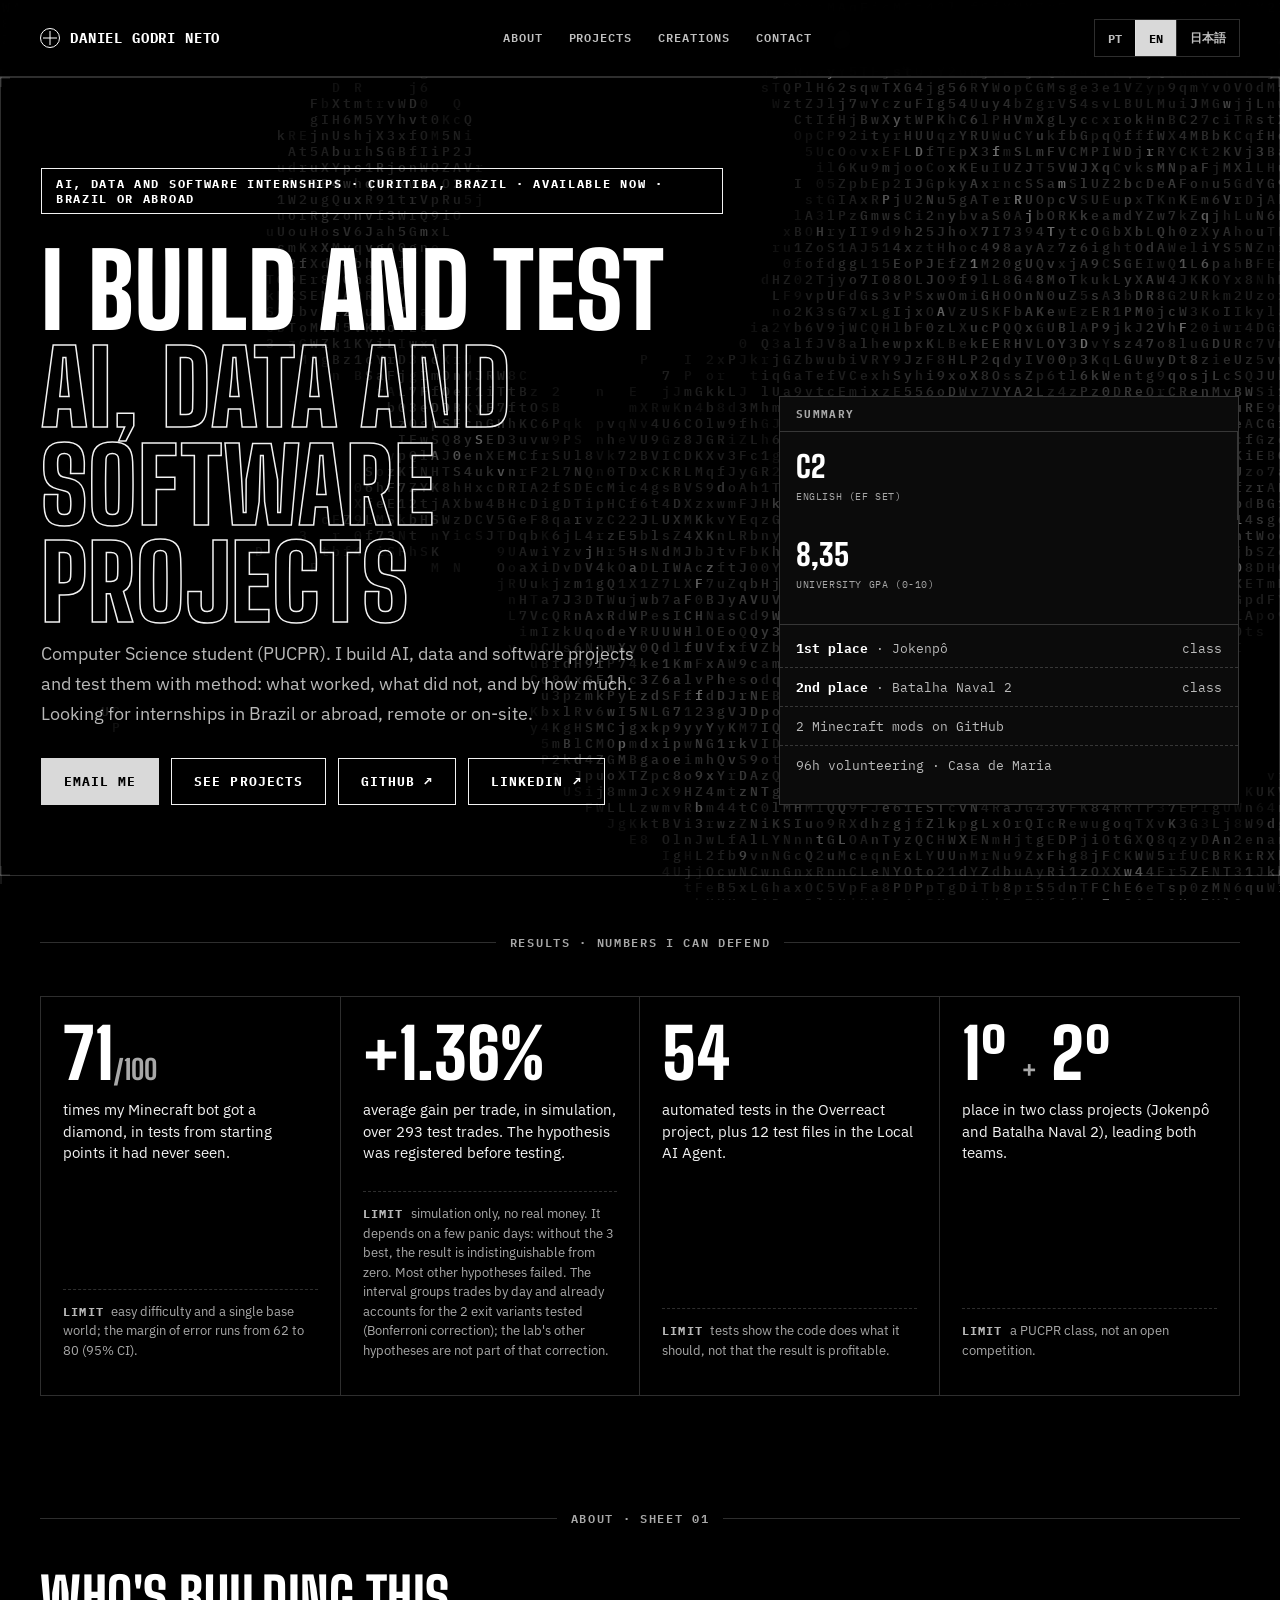
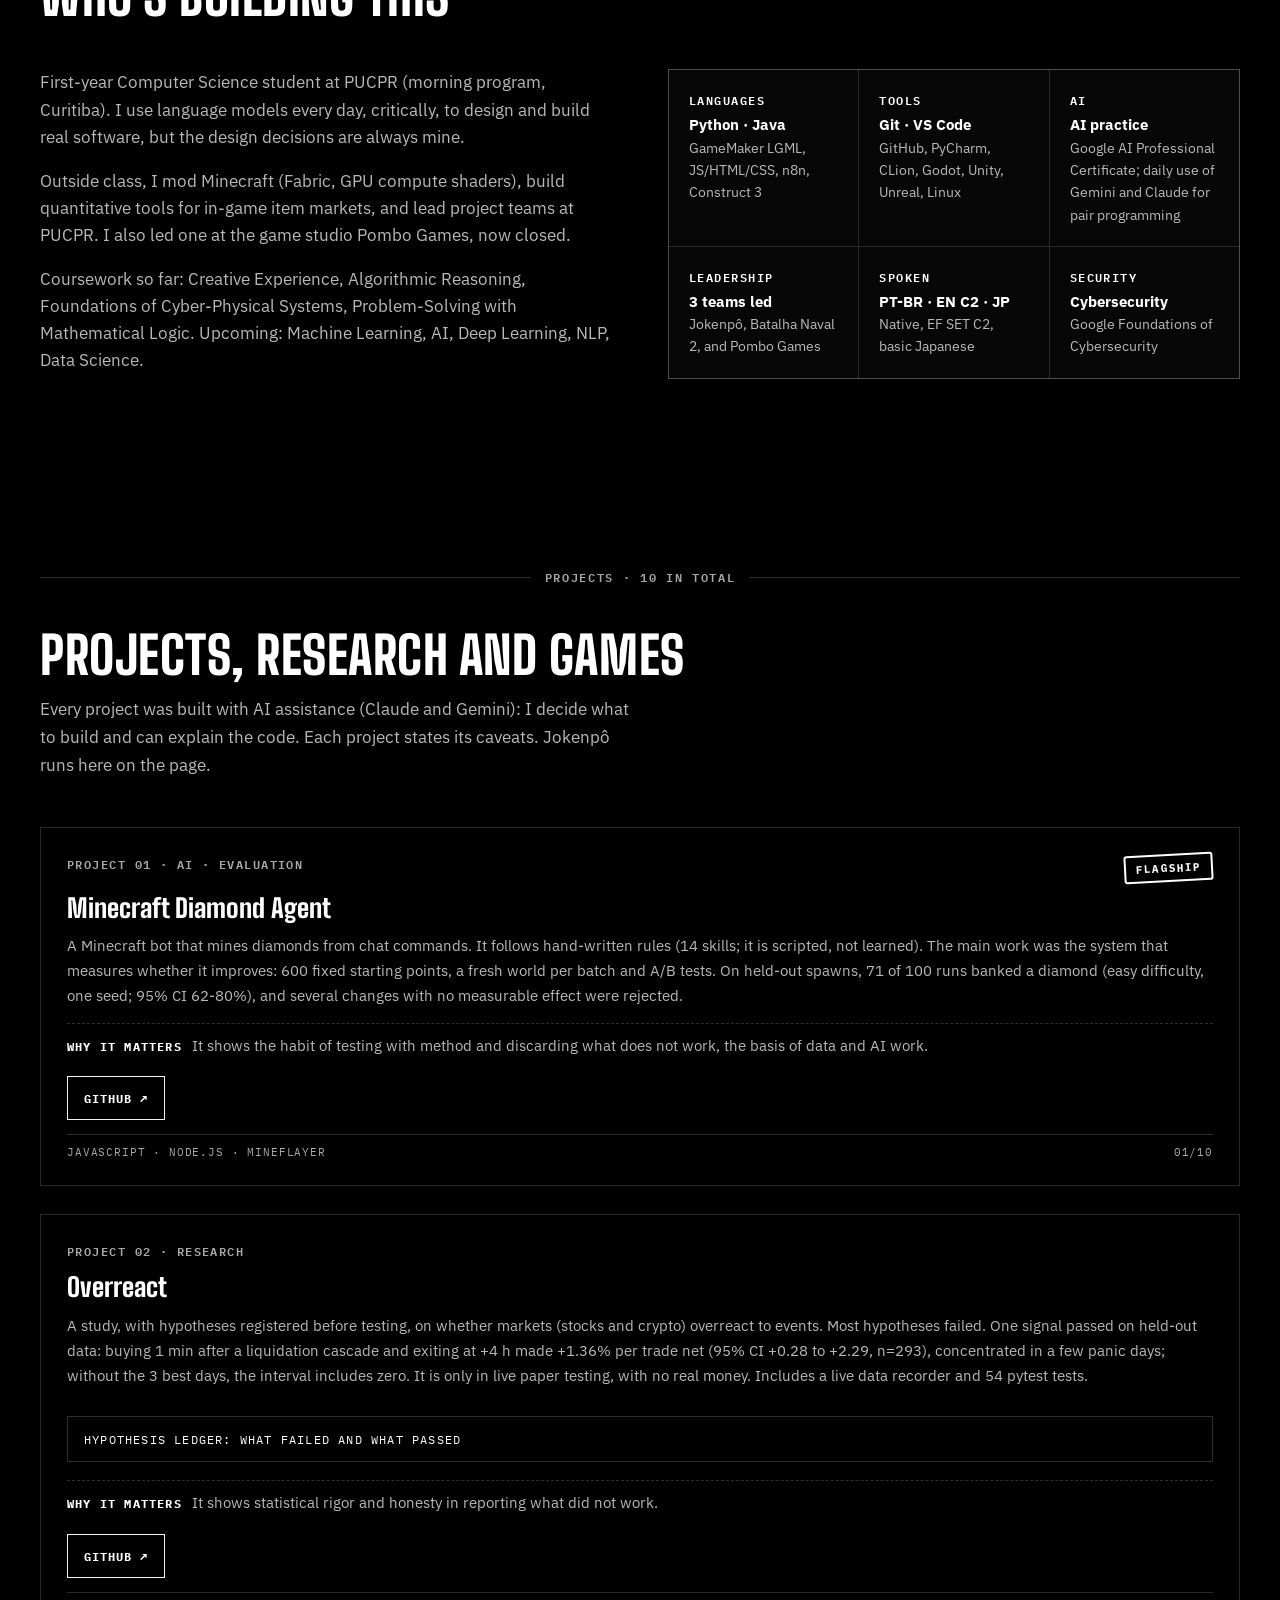
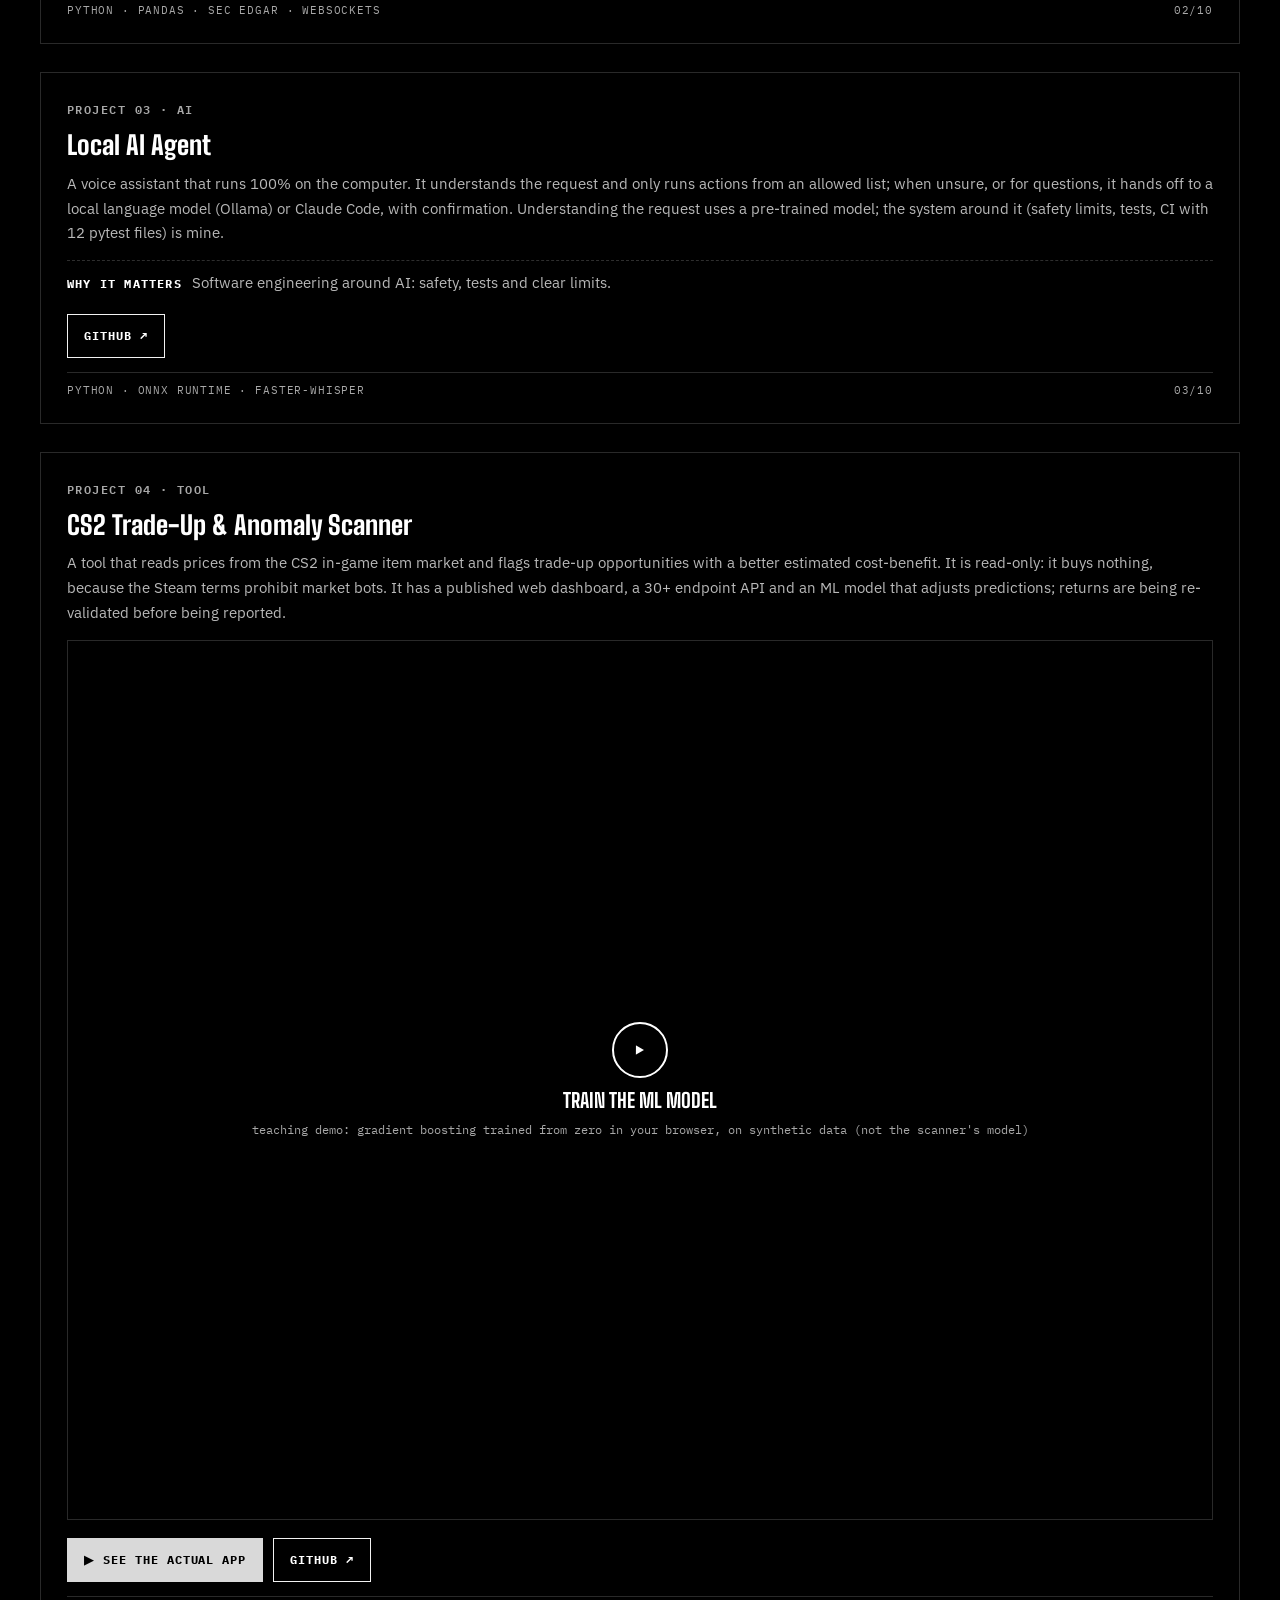
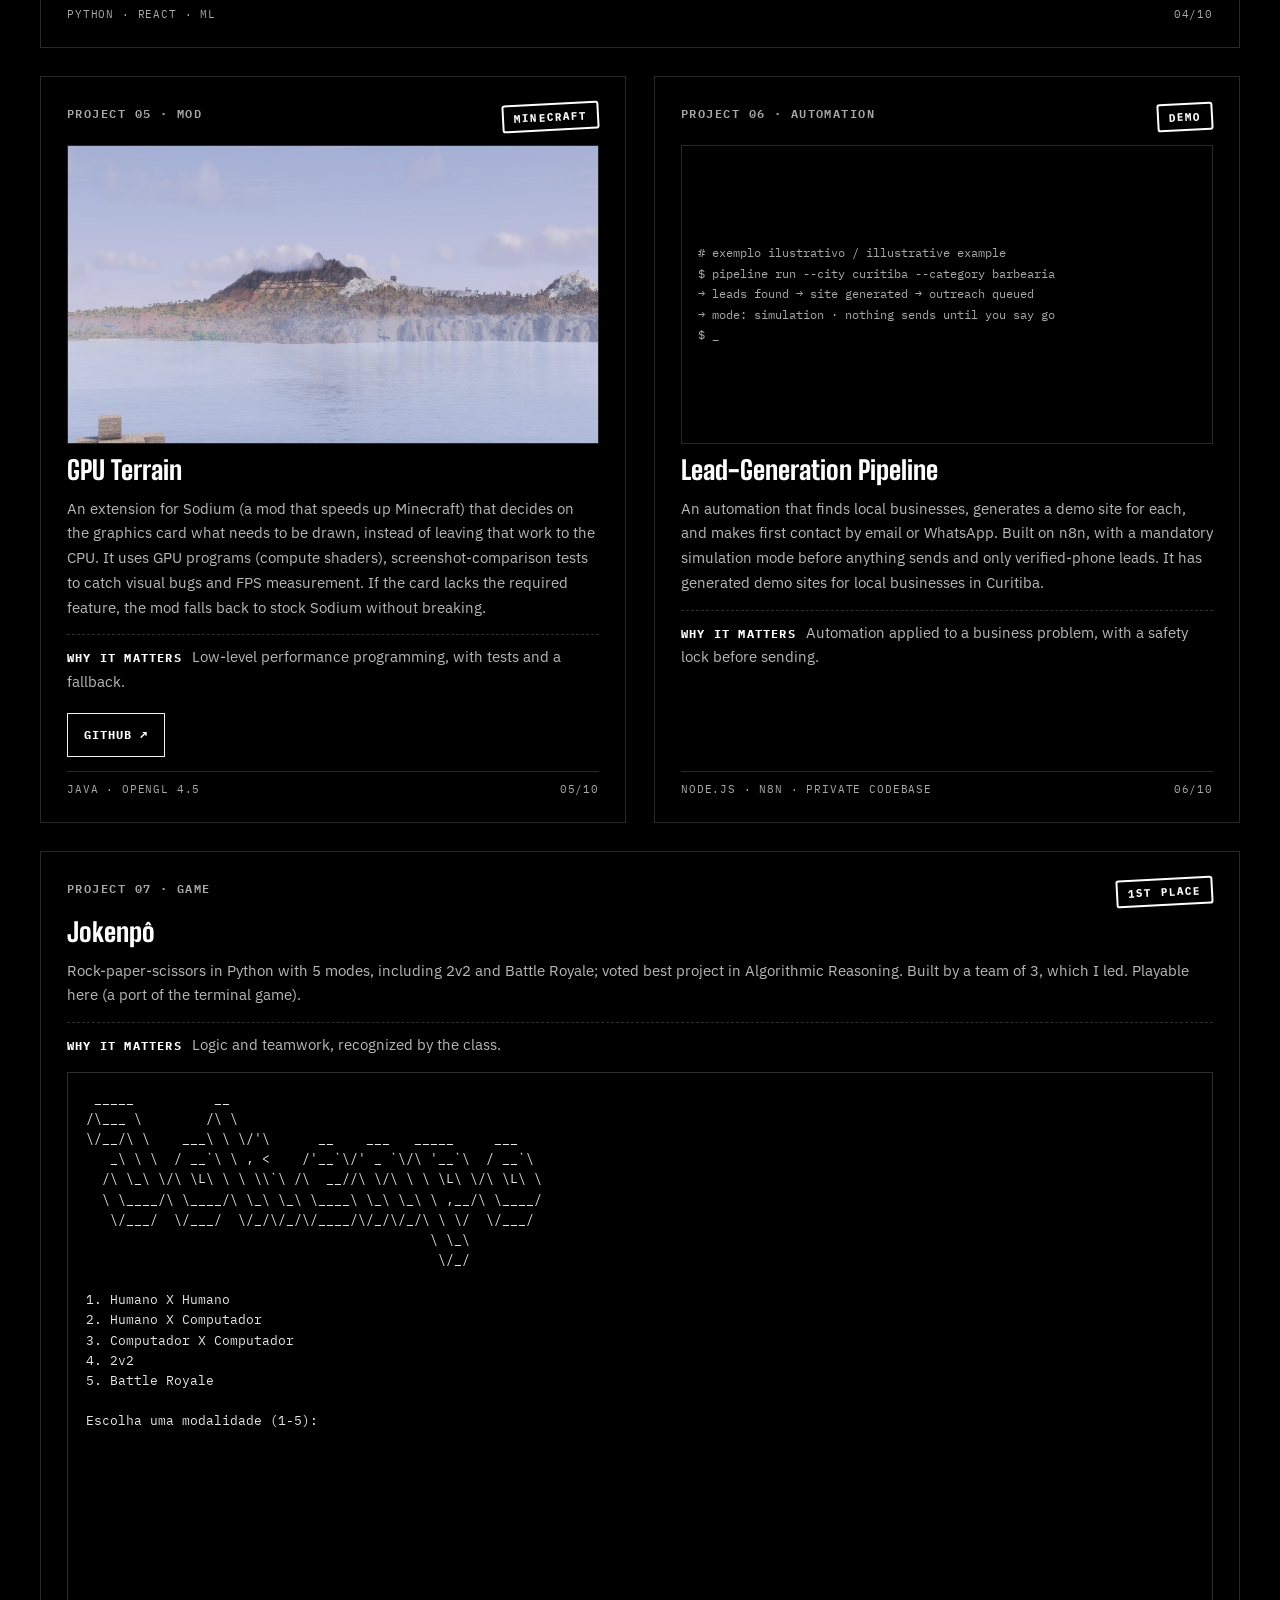
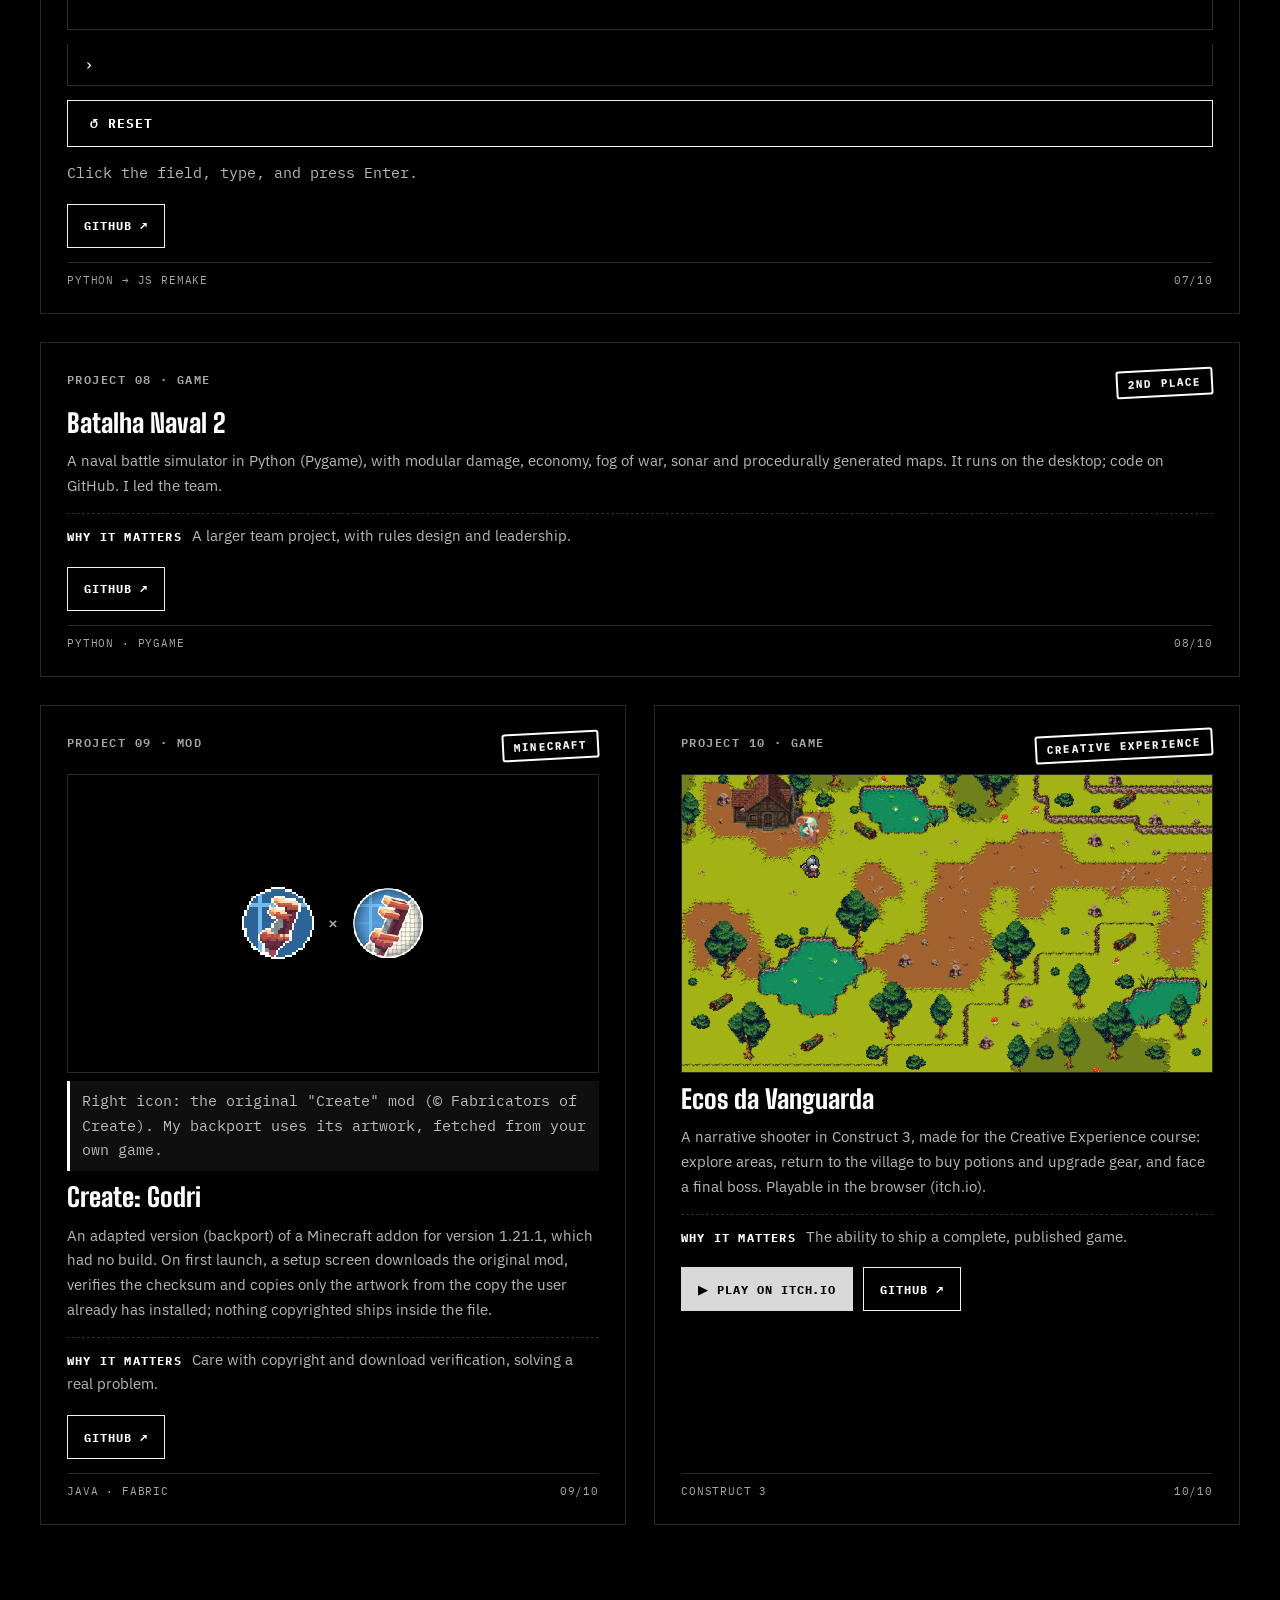
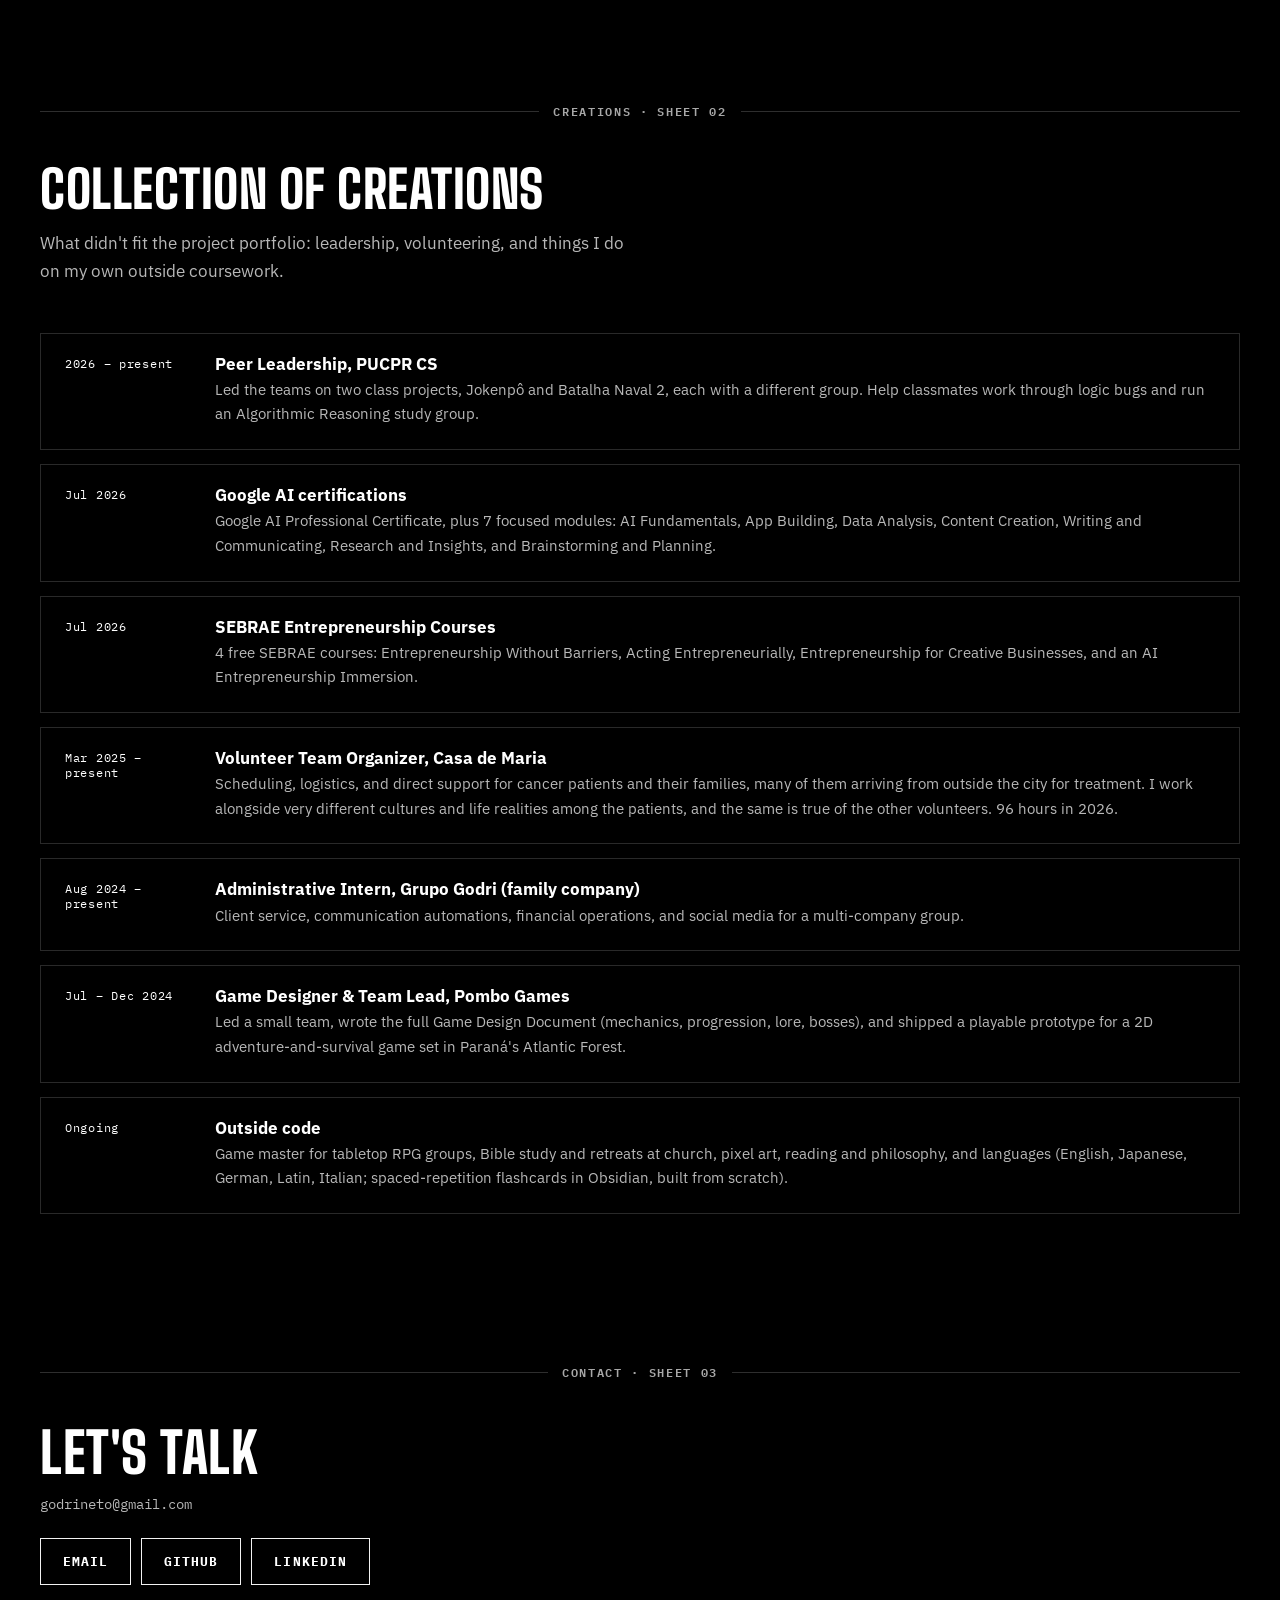
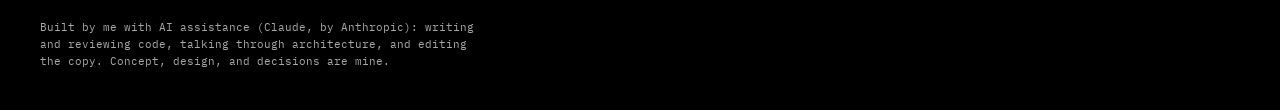
==== commit df5643c1: "fix(site): lead pipeline claims demo sites, not clients" ====
--- a/index.html
+++ b/index.html
@@ -238,7 +238,7 @@
       <article class="plate reveal">
         <div class="plate__top">
           <span class="label"><span data-lang="pt">PROJETO 06</span><span data-lang="en">PROJECT 06</span><span data-lang="jp">プロジェクト06</span> · <span data-lang="pt">AUTOMAÇÃO</span><span data-lang="en">AUTOMATION</span><span data-lang="jp">自動化</span></span>
-          <span class="stamp-badge"><span data-lang="pt">3 clientes reais</span><span data-lang="en">3 real clients</span><span data-lang="jp">実クライアント3社</span></span>
+          <span class="stamp-badge"><span data-lang="pt">demonstração</span><span data-lang="en">demo</span><span data-lang="jp">デモ</span></span>
         </div>
         <div class="plate__media">
           <pre># exemplo ilustrativo / illustrative example
@@ -248,7 +248,7 @@
 $ _</pre>
         </div>
         <h3><span data-lang="pt">Pipeline de Geração de Leads</span><span data-lang="en">Lead-Generation Pipeline</span><span data-lang="jp">リード獲得パイプライン</span></h3>
-        <p><span data-lang="pt">Automação que encontra negócios locais, gera um site de demonstração para cada um e faz o primeiro contato por e-mail ou WhatsApp. Feita no n8n, com modo de simulação obrigatório antes de qualquer envio e só com leads de telefone verificado. Já entregou sites para 3 clientes em Curitiba.</span><span data-lang="en">An automation that finds local businesses, generates a demo site for each, and makes first contact by email or WhatsApp. Built on n8n, with a mandatory simulation mode before anything sends and only verified-phone leads. It has delivered sites to 3 clients in Curitiba so far.</span><span data-lang="jp">地域の店舗を見つけ、それぞれにデモサイトを作り、メールかWhatsAppで最初の連絡を取る自動化です。n8nで構築し、送信前に必ずシミュレーションモードを通し、電話番号が確認できたリードだけを対象にします。これまでにクリチバの3社へサイトを納品しました。</span></p>
+        <p><span data-lang="pt">Automação que encontra negócios locais, gera um site de demonstração para cada um e faz o primeiro contato por e-mail ou WhatsApp. Feita no n8n, com modo de simulação obrigatório antes de qualquer envio e só com leads de telefone verificado. Gerou sites de demonstração para negócios locais de Curitiba.</span><span data-lang="en">An automation that finds local businesses, generates a demo site for each, and makes first contact by email or WhatsApp. Built on n8n, with a mandatory simulation mode before anything sends and only verified-phone leads. It has generated demo sites for local businesses in Curitiba.</span><span data-lang="jp">地域の店舗を見つけ、それぞれにデモサイトを作り、メールかWhatsAppで最初の連絡を取る自動化です。n8nで構築し、送信前に必ずシミュレーションモードを通し、電話番号が確認できたリードだけを対象にします。クリチバの地域店舗向けにデモサイトを生成しました。</span></p>
         <p class="plate__why"><b><span data-lang="pt">Por que importa</span><span data-lang="en">Why it matters</span><span data-lang="jp">なぜ重要か</span></b> <span data-lang="pt">Automação aplicada a um problema de negócio, com trava de segurança antes do envio.</span><span data-lang="en">Automation applied to a business problem, with a safety lock before sending.</span><span data-lang="jp">事業課題への自動化で、送信前に安全装置があります。</span></p>
         <div class="plate__foot"><span>Node.js · n8n · <span data-lang="pt">código privado</span><span data-lang="en">private codebase</span><span data-lang="jp">非公開コード</span></span><span>06/10</span></div>
       </article>
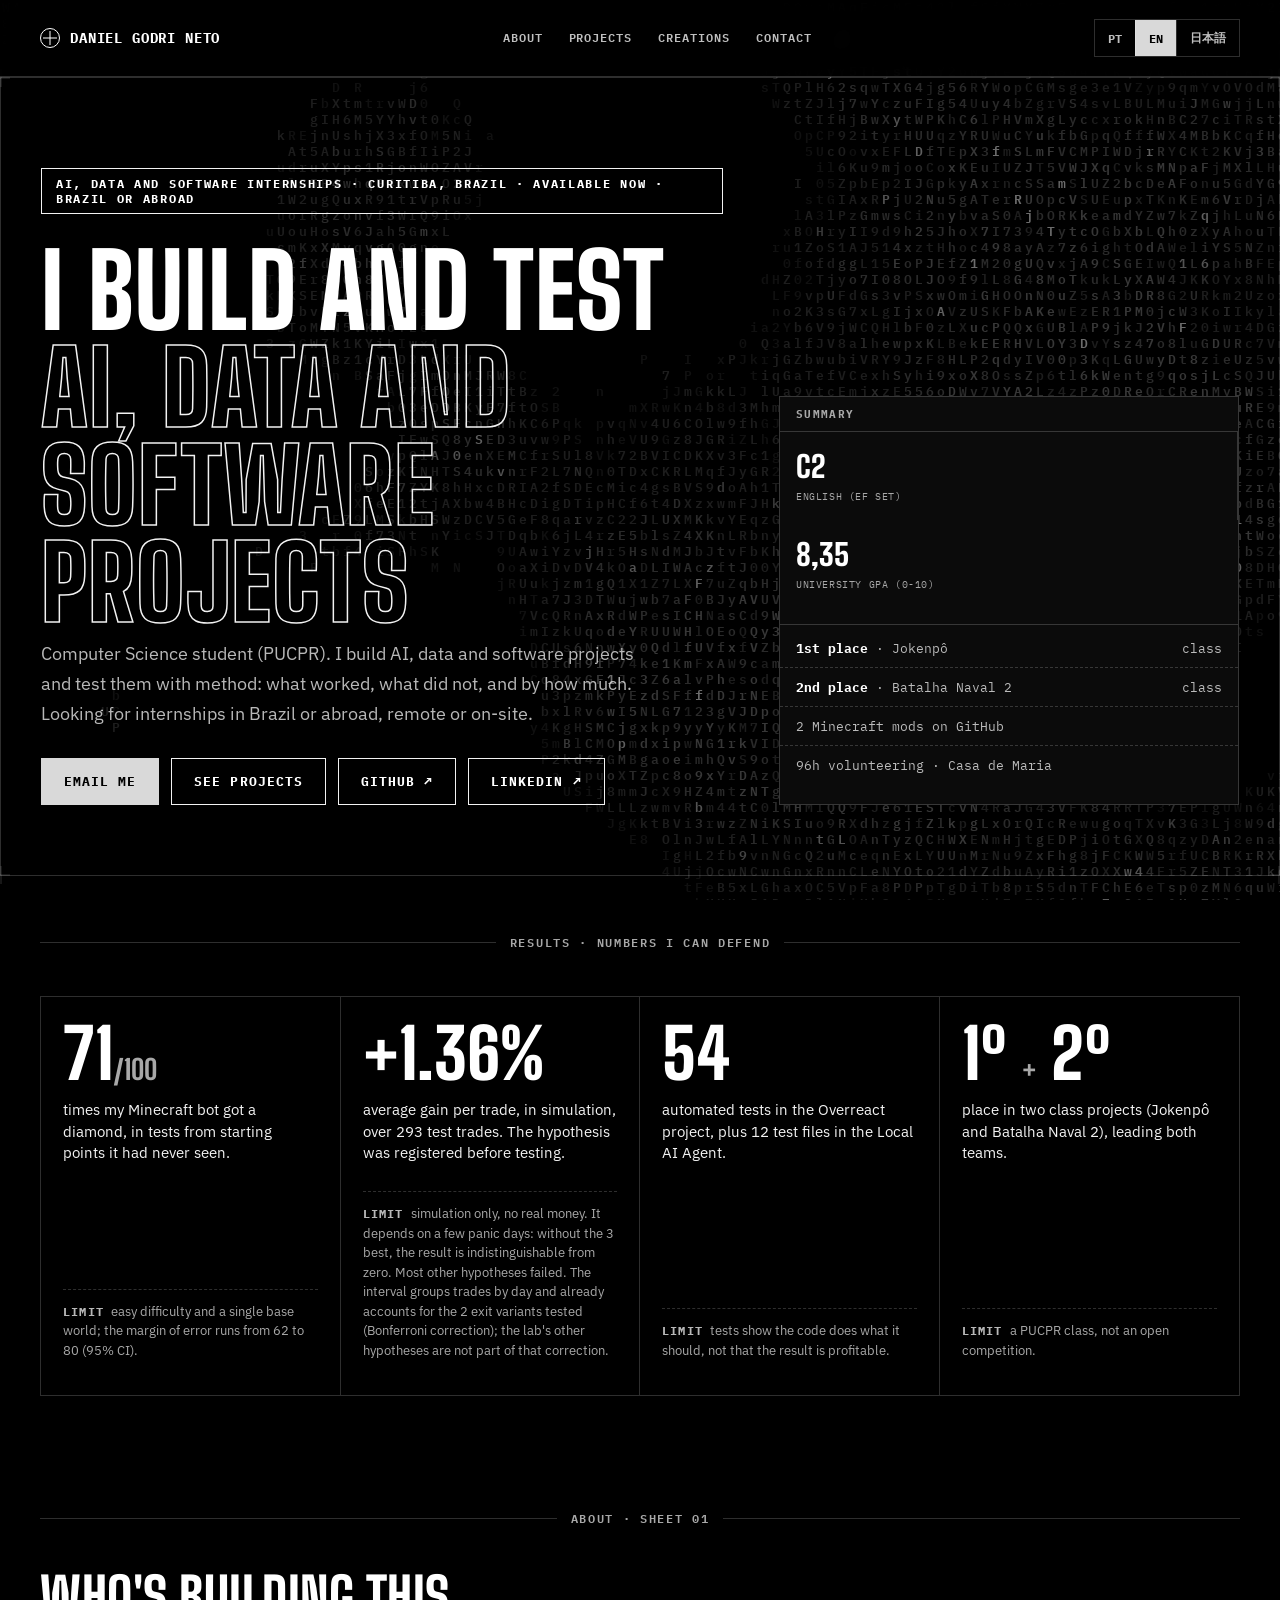
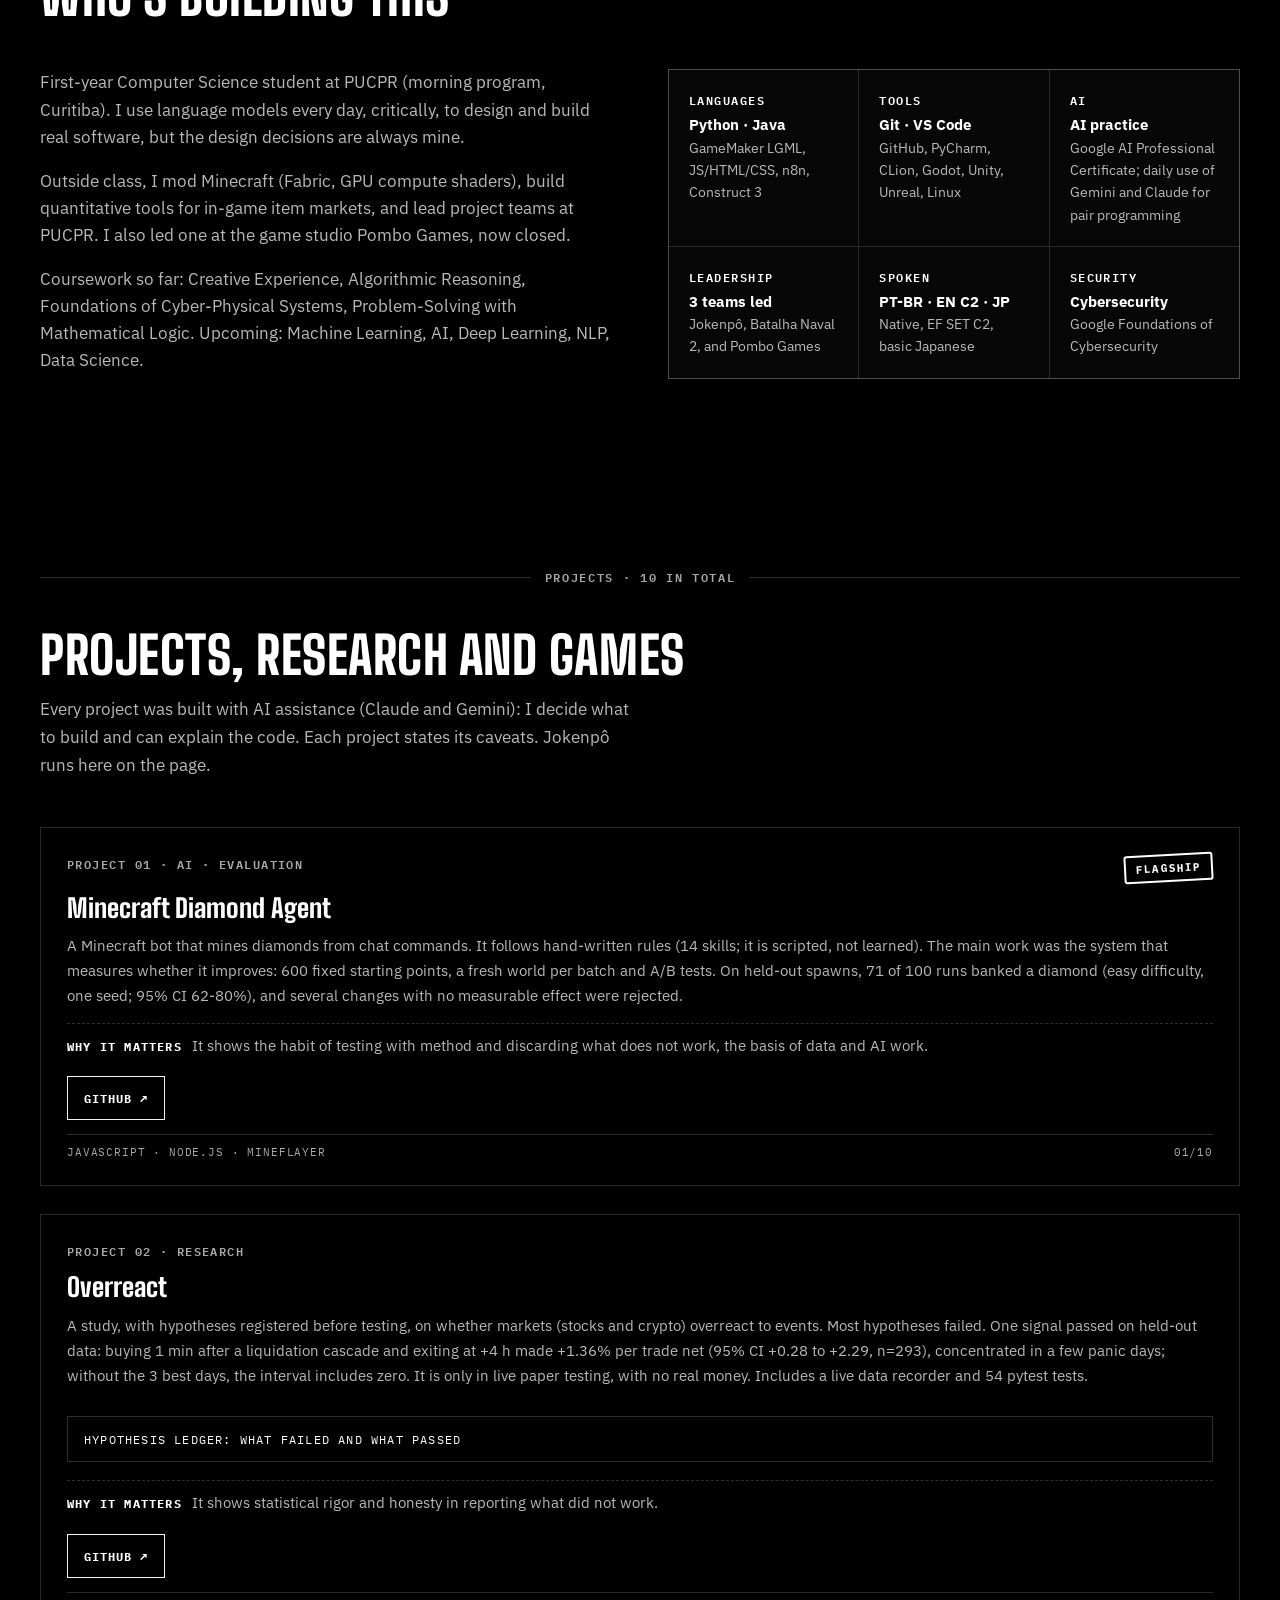
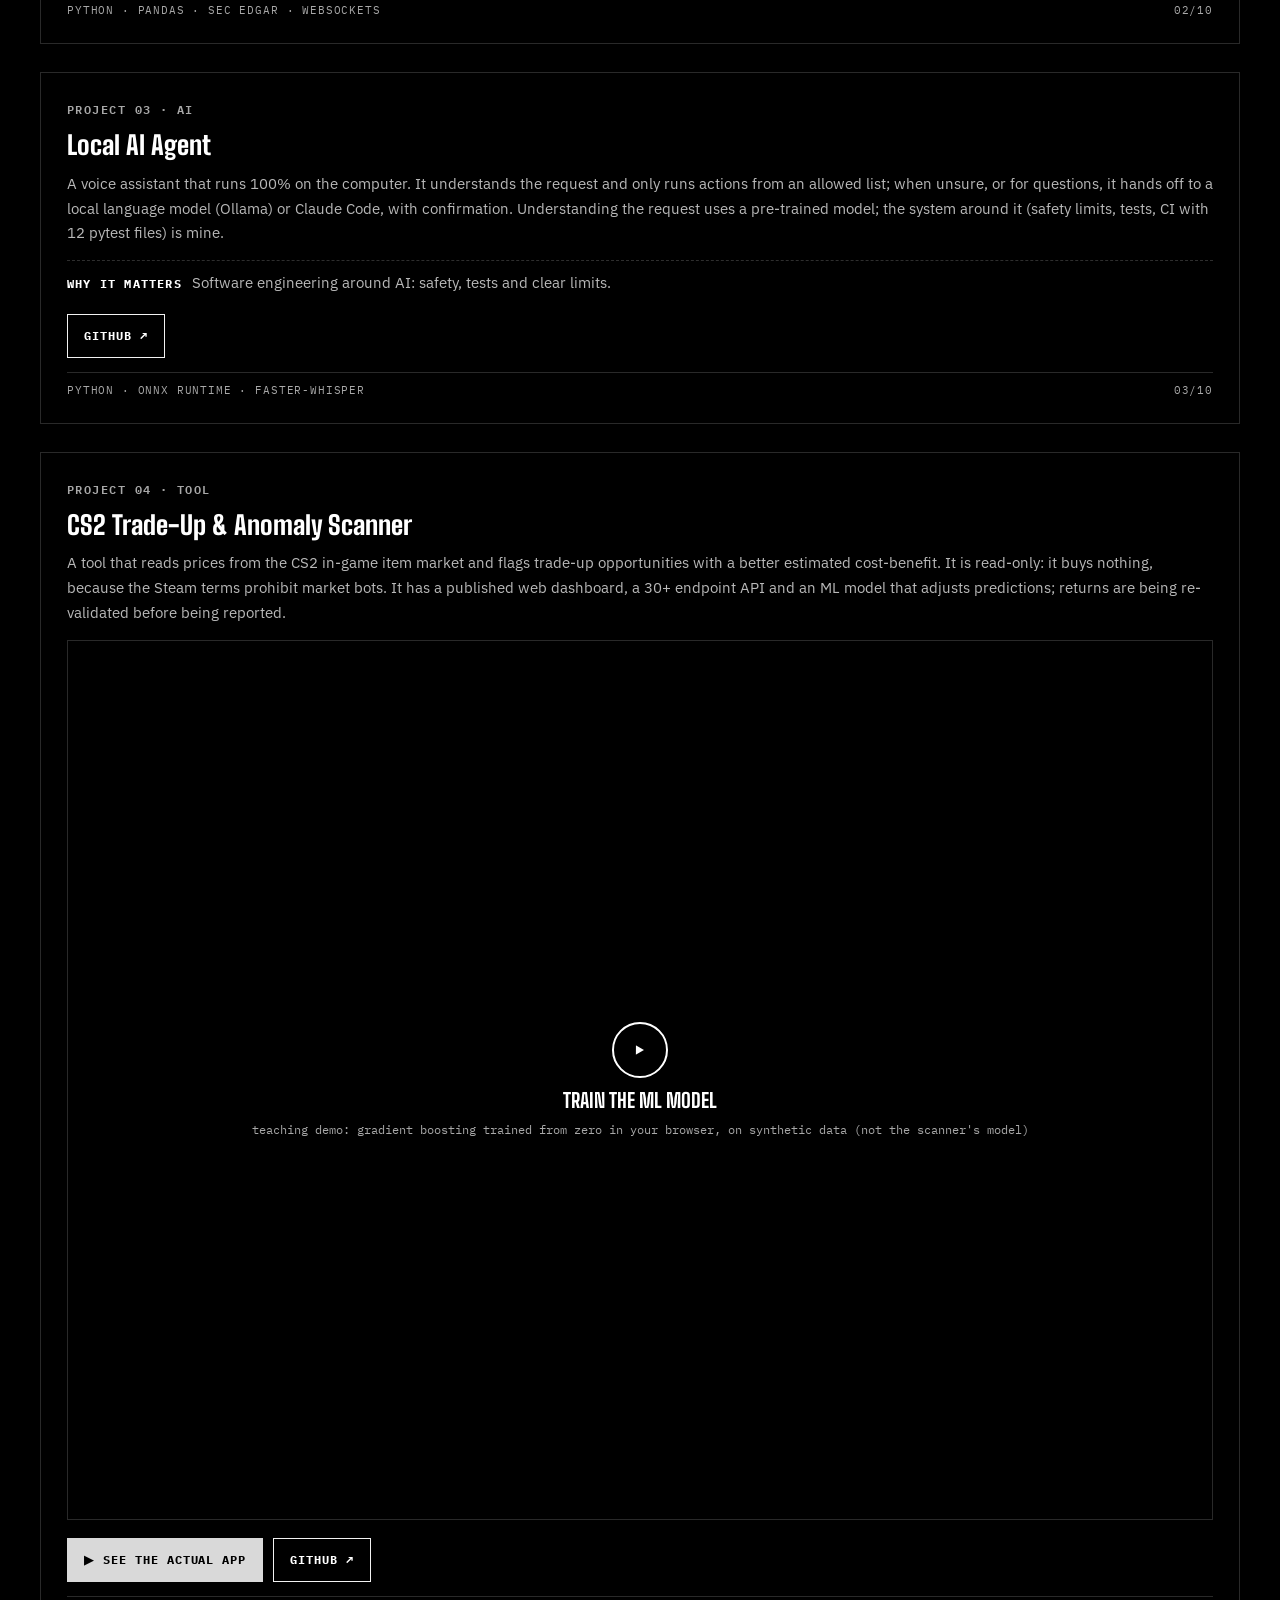
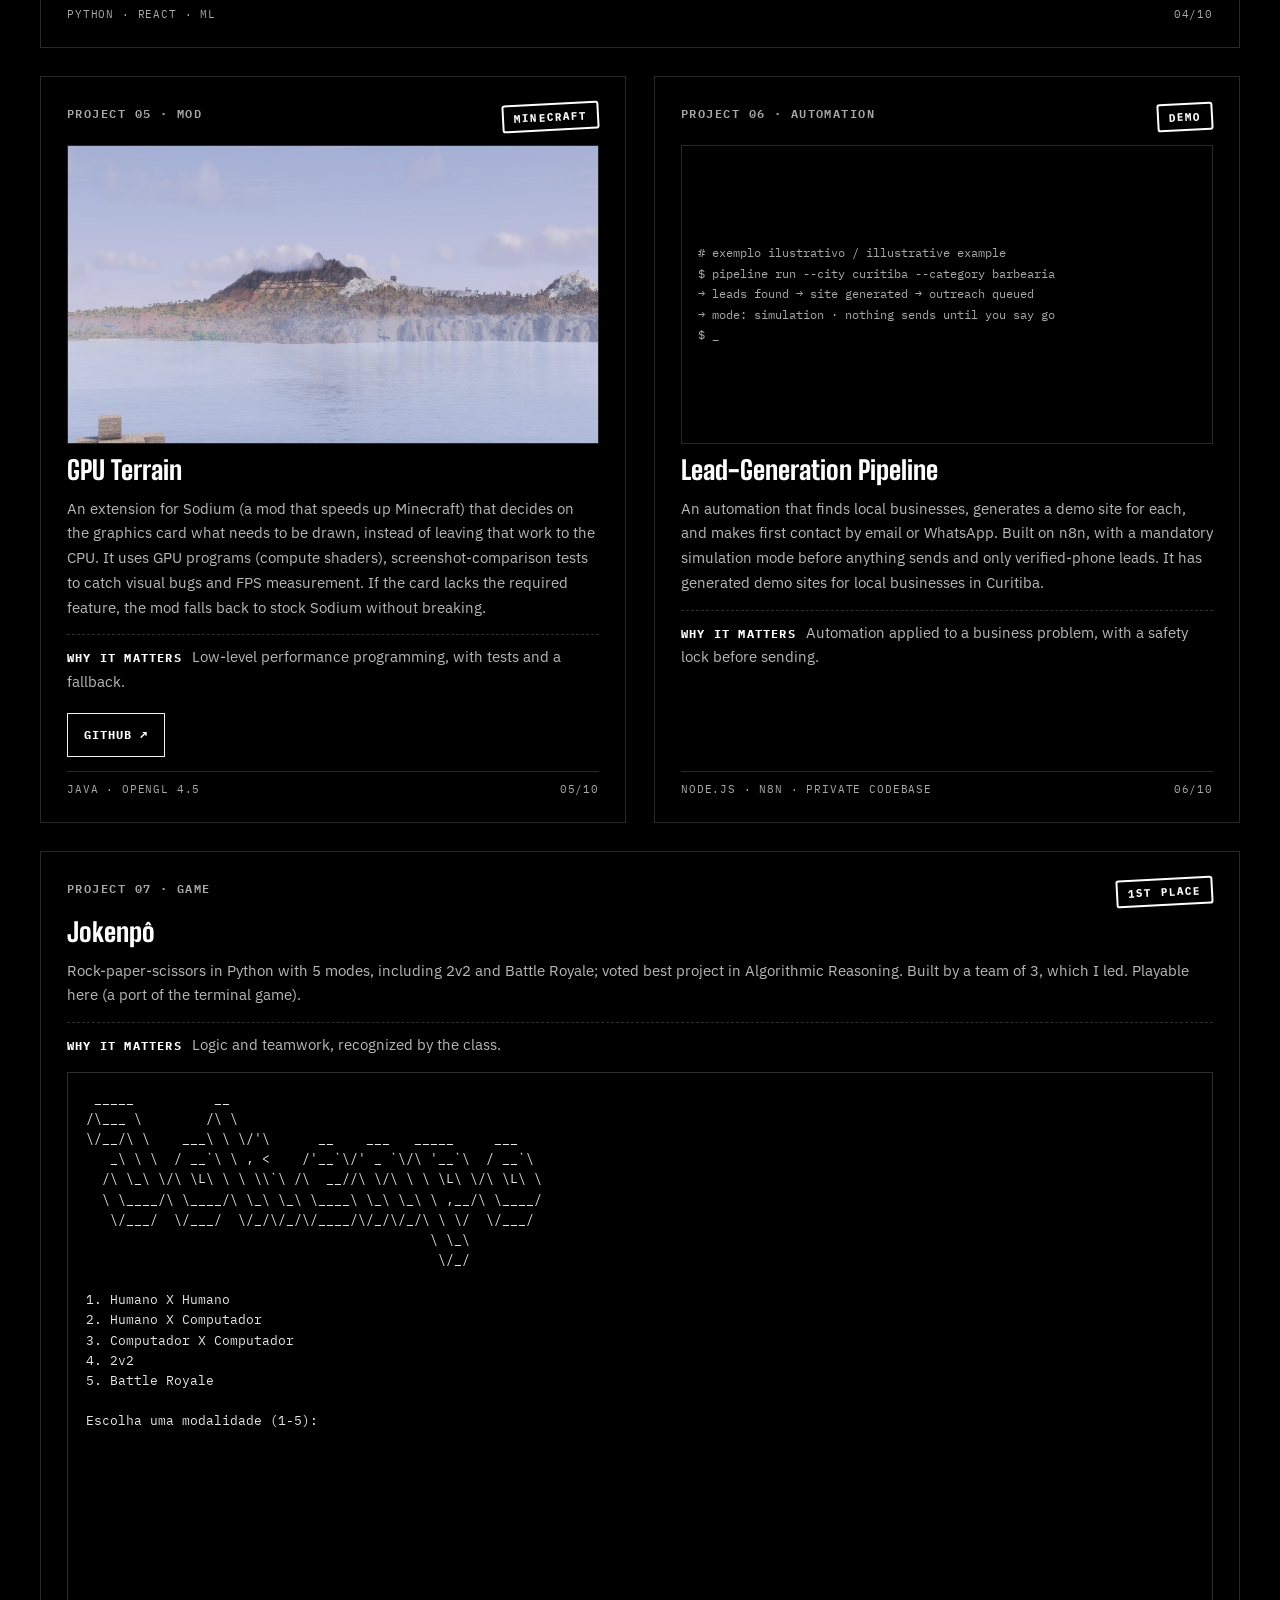
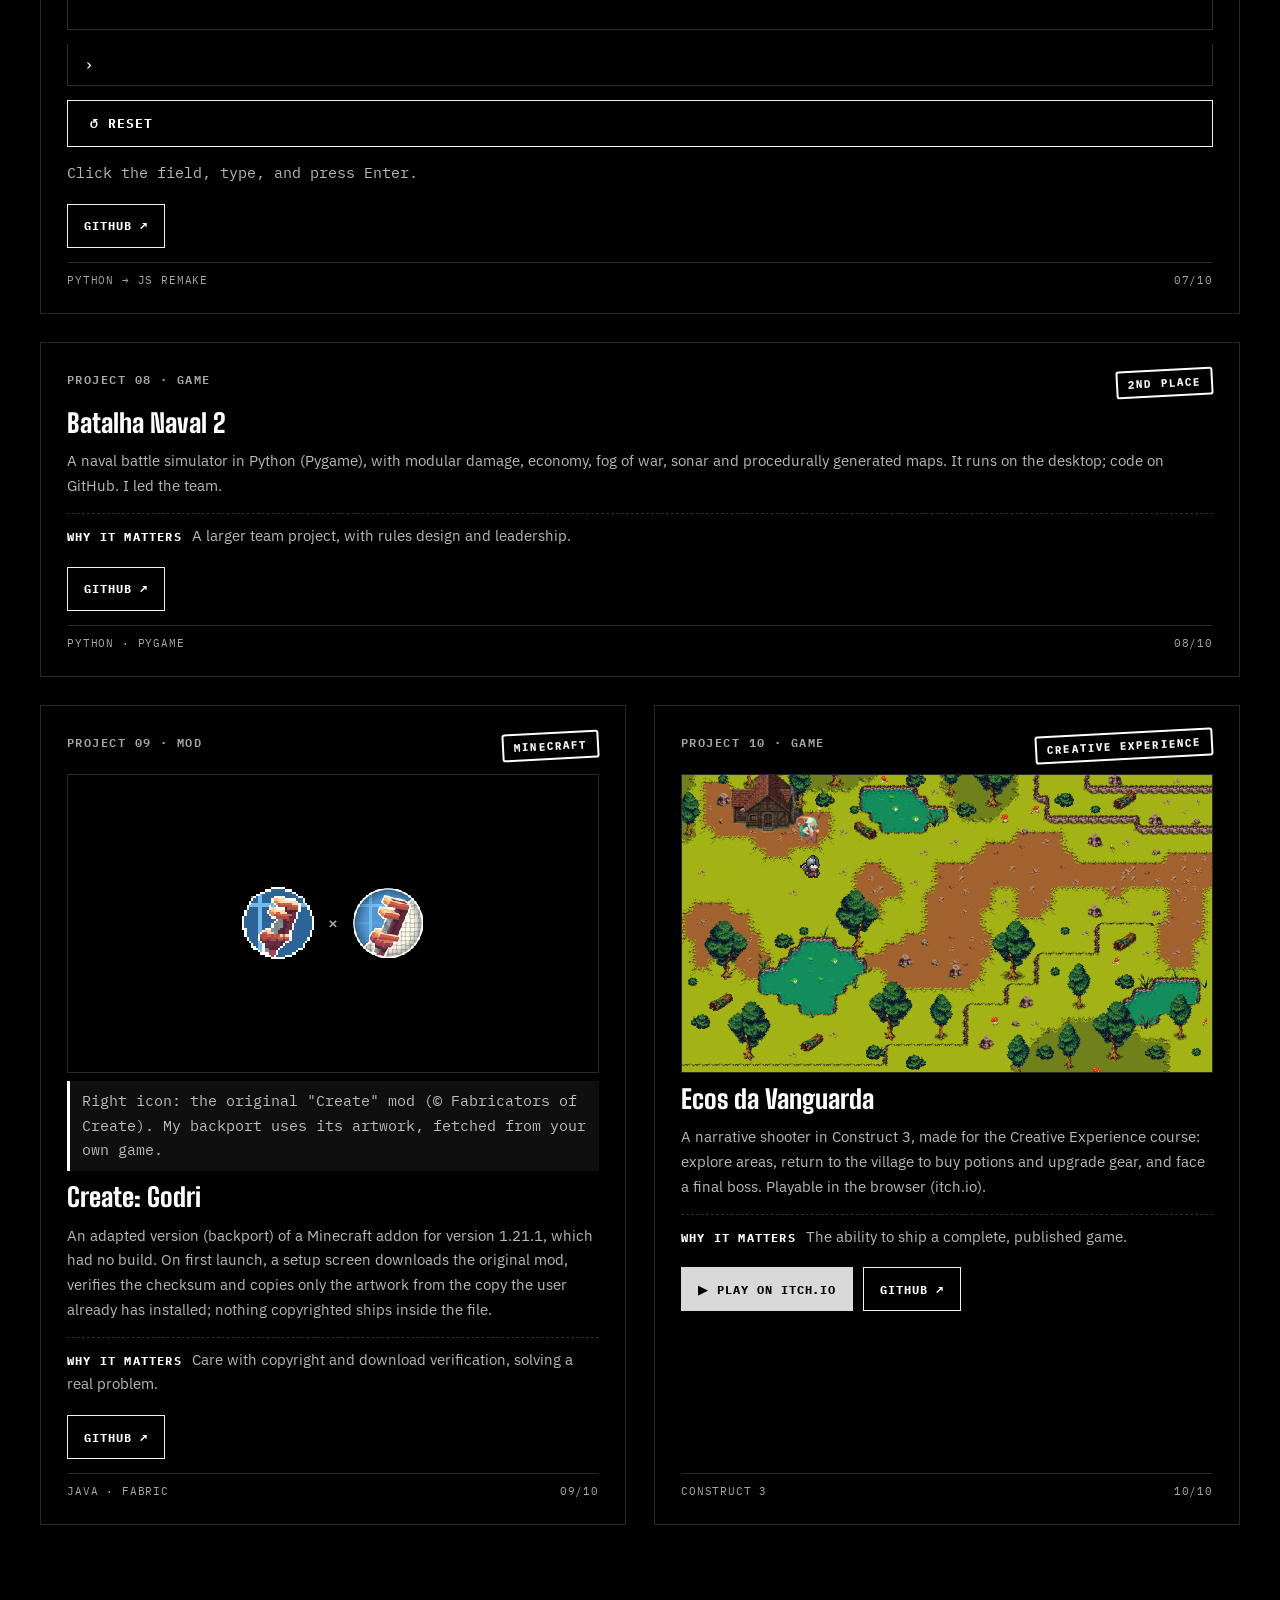
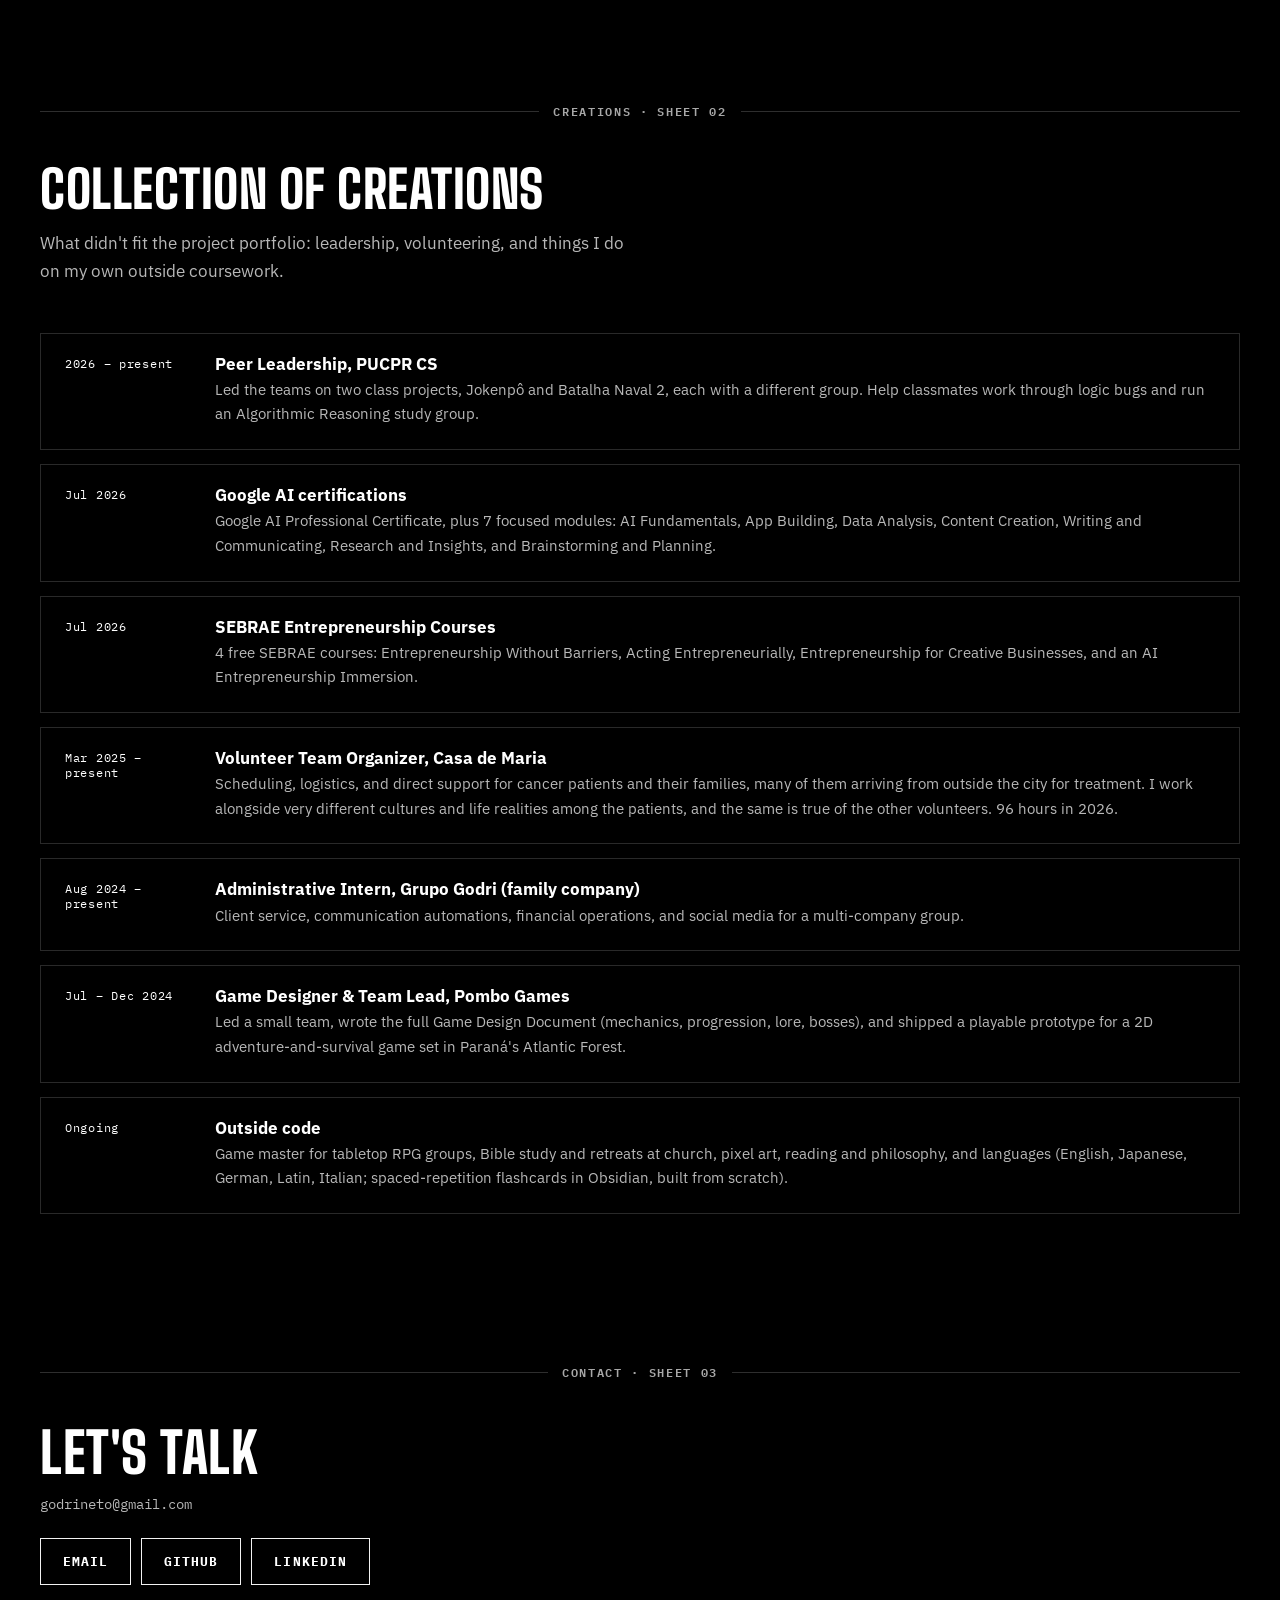
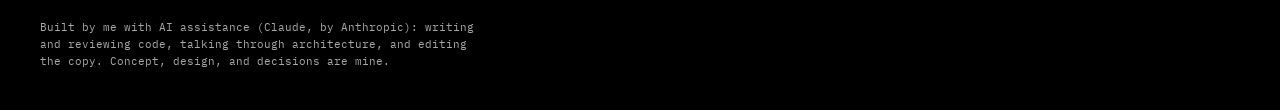
==== commit adb12702: "feat(site): absolute og:image, og:url and canonical for the live Pages URL" ====
--- a/index.html
+++ b/index.html
@@ -10,7 +10,11 @@
 <meta property="og:type" content="website">
 <meta property="og:title" content="Daniel Godri Neto · IA, dados e software">
 <meta property="og:description" content="Estudante de Ciência da Computação (PUCPR). Projetos de IA, dados e software, testados com método.">
-<meta property="og:image" content="assets/img/og.png">
+<meta property="og:url" content="https://resume-portifolio-vagas-ebd126.gitlab.io/">
+<meta property="og:image" content="https://resume-portifolio-vagas-ebd126.gitlab.io/assets/img/og.png">
+<meta property="og:image:width" content="1200">
+<meta property="og:image:height" content="630">
+<link rel="canonical" href="https://resume-portifolio-vagas-ebd126.gitlab.io/">
 <meta name="twitter:card" content="summary_large_image">
 <link rel="icon" href="assets/img/create-godri-icon.png">
 <link rel="stylesheet" href="https://fonts.googleapis.com/css2?family=Big+Shoulders:wght@500;600;700;800;900&family=IBM+Plex+Sans:wght@400;500;600;700&family=IBM+Plex+Mono:wght@400;500;600;700&display=swap">
